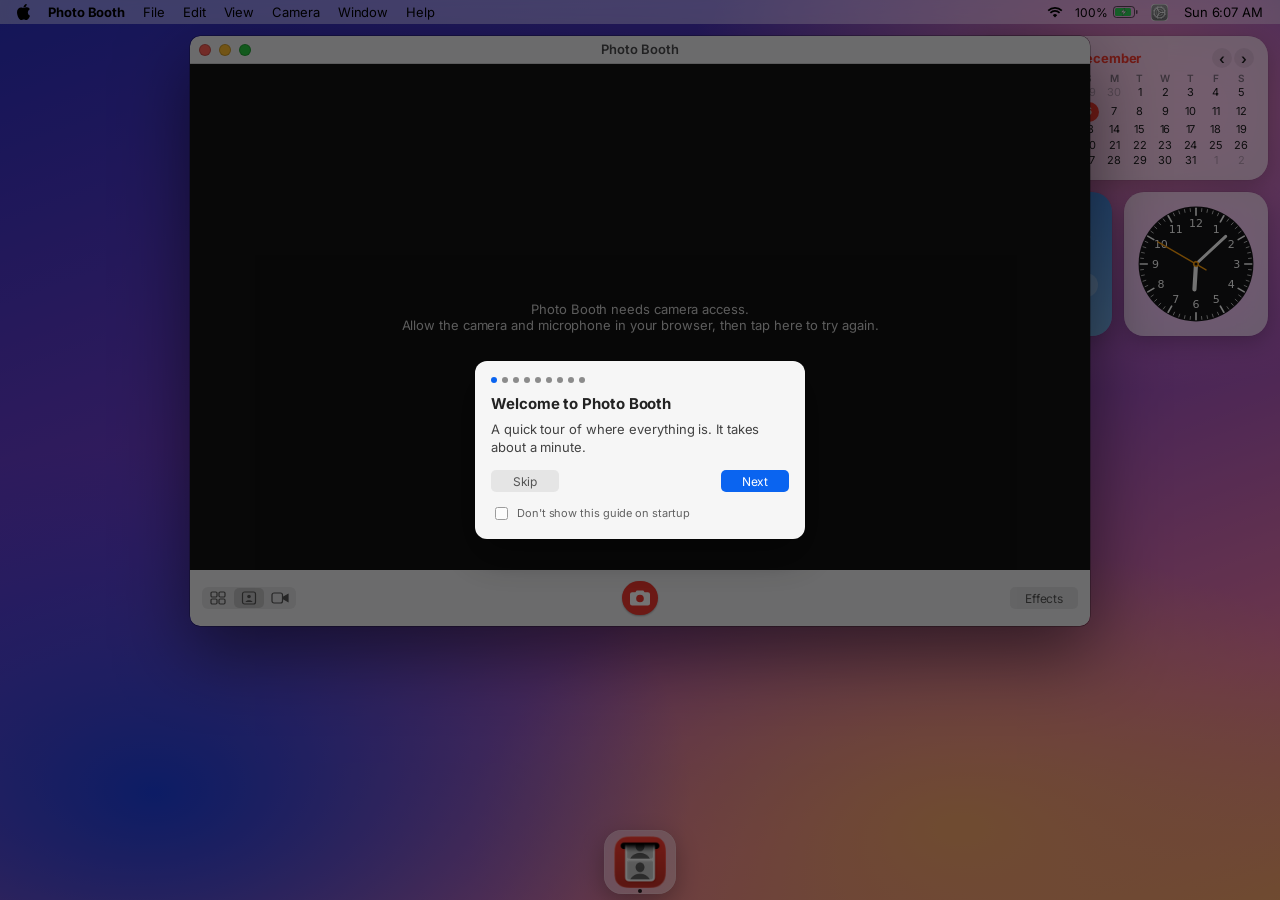
==== index.html @ 6e792ebc "Add files via upload" ====
<!DOCTYPE html>
<html lang="en"><head><meta charset="utf-8">
<meta name="viewport" content="width=device-width, initial-scale=1, maximum-scale=1, viewport-fit=cover">
<meta name="mobile-web-app-capable" content="yes"><meta name="apple-mobile-web-app-capable" content="yes">
<title>Photo Booth</title>
<link rel="preconnect" href="https://fonts.googleapis.com"><link rel="stylesheet" href="https://fonts.googleapis.com/css2?family=Inter:wght@400;500;600;700&display=swap">
<style>
:root{--sf:-apple-system,BlinkMacSystemFont,"SF Pro Text","SF Pro Display","San Francisco",Inter,system-ui,"Helvetica Neue",Arial,sans-serif}
button,input,select,textarea{font-family:var(--sf);font-size:inherit;letter-spacing:inherit}
*{box-sizing:border-box}
html,body{height:100%;margin:0;overflow:hidden}
body{font:13px/1.25 var(--sf);letter-spacing:-.08px;-webkit-font-smoothing:antialiased;text-rendering:optimizeLegibility;background:#222;-webkit-user-select:none;user-select:none;color:#222}
[data-theme=dark]{--tbt:#dcdcde;--bg:44,44,46;--bt:#eee;--bb:rgba(255,255,255,.14);--bbh:rgba(255,255,255,.24);--seg:rgba(255,255,255,.22);--pg:#bbb;--dot:#777;--gridbg:#1c1c1e;--pn:#2a2a2c;--pnt:#eee;--pnb:#4a4a4c;--side:#323234;--ddbg:rgba(44,44,46,.85);--ddt:#fff;--mbbg:rgba(30,30,32,.45);--mbt:#fff;--tbd:rgba(255,255,255,.1)}
[data-theme=light]{--tbt:#4a4a4c;--bg:238,238,240;--bt:#555;--bb:rgba(0,0,0,.07);--bbh:rgba(0,0,0,.13);--seg:rgba(0,0,0,.13);--pg:#5a5a5a;--dot:#8b8b8b;--gridbg:#dcdcdc;--pn:#f6f6f6;--pnt:#222;--pnb:#c8c8c8;--side:#e8e8ea;--ddbg:rgba(246,246,248,.85);--ddt:#000;--mbbg:rgba(255,255,255,.45);--mbt:#000;--tbd:rgba(0,0,0,.14)}
#desk{position:fixed;inset:0}
#mb{position:fixed;top:0;left:0;right:0;z-index:1000;height:calc(24px + env(safe-area-inset-top,0px));padding:env(safe-area-inset-top,0px) 8px 0;display:flex;align-items:center;background:var(--mbbg);backdrop-filter:blur(24px) saturate(1.8);color:var(--mbt)}
.mi{height:20px;display:flex;align-items:center;padding:0 9px;border-radius:5px;cursor:default;white-space:nowrap}
.mi.b{font-weight:700}.mi.on,.mi.ic:hover{background:rgba(128,128,128,.35)}
.grow{flex:1}.ic svg{display:block}
.dd{position:fixed;z-index:1001;min-width:230px;padding:5px;border-radius:9px;background:var(--ddbg);color:var(--ddt);backdrop-filter:blur(30px) saturate(1.8);box-shadow:0 0 0 .5px rgba(0,0,0,.35),0 10px 30px rgba(0,0,0,.35);margin-top:3px}
.di{display:flex;padding:3px 10px 3px 20px;border-radius:5px;position:relative;cursor:default}
.di span{margin-left:auto;padding-left:24px;opacity:.55}
.di.c::before{content:"✓";position:absolute;left:6px}
.di:hover:not(.d){background:var(--ac);color:#fff}.di.d{opacity:.35}
.sepr{height:1px;background:rgba(128,128,128,.35);margin:5px 8px}
.win{position:fixed;border-radius:10px;overflow:hidden;box-shadow:0 0 0 .5px rgba(0,0,0,.4),0 8px 24px rgba(0,0,0,.25);display:flex;flex-direction:column}
.win.focus{box-shadow:0 0 0 .5px rgba(0,0,0,.5),0 26px 70px rgba(0,0,0,.5)}
#app{container-type:inline-size;touch-action:none}
#app.solo{position:static;width:100vw;height:100vh;height:100dvh;border-radius:0;box-shadow:none;background:#222}
#app.solo .stage{aspect-ratio:auto;flex:1;min-height:0}
#app.solo .disp{object-fit:contain}
#app.solo .tl i:nth-child(n+2),#app.solo .rz{display:none}
.tb{height:28px;flex:none;display:flex;align-items:center;padding:0 9px;position:relative;background:rgba(var(--bg),var(--wa,.92));backdrop-filter:blur(24px) saturate(1.8);border-bottom:1px solid var(--tbd);touch-action:none}
.tb b{position:absolute;left:0;right:0;text-align:center;font-weight:600;color:var(--tbt);pointer-events:none}
.tl{display:flex;gap:8px;z-index:1}.tl i{width:12px;height:12px;border-radius:50%;border:.5px solid rgba(0,0,0,.2);cursor:default;position:relative;font:700 10px/1 var(--sf)}
.tl i::before{content:"";position:absolute;inset:-4px}
.tl i::after{position:absolute;inset:0;display:flex;align-items:center;justify-content:center;color:transparent}
.tl i:nth-child(1)::after{content:"\00d7";font-size:12px}.tl i:nth-child(2)::after{content:"\2212"}.tl i:nth-child(3)::after{content:"+"}
.tl:hover i:not(.off)::after{color:rgba(0,0,0,.55)}
.win .tl:hover i:nth-child(1):not(.off){background:#fe5f57}.win .tl:hover i:nth-child(2):not(.off){background:#febc2e}.win .tl:hover i:nth-child(3):not(.off){background:#28c840}
.win.max{left:0!important;top:calc(24px + env(safe-area-inset-top,0px))!important;width:100vw!important;height:calc(100vh - 24px)!important;height:calc(100dvh - 24px - env(safe-area-inset-top,0px))!important;border-radius:0}
.win.anim{transition:left .28s,top .28s,width .28s,height .28s cubic-bezier(.2,.8,.2,1)}
.max .stage{aspect-ratio:auto;flex:1;min-height:0}.max .disp{object-fit:contain}.max .rz{display:none}
/* --mz (set in JS) grows the bars, buttons and photo strip with the window so the proportions match the normal size */
.bar{zoom:var(--mz,1)}
.max .tb{zoom:calc(1 + (var(--mz,1) - 1)*.5)}
.max .strip{height:calc(clamp(40px,9cqw,64px)*var(--mz,1))}.max .strip.none{height:0}
.max #cd{zoom:var(--mz,1)}
#dock{position:fixed;bottom:6px;left:50%;transform:translateX(-50%);display:flex;gap:8px;padding:6px 10px;border-radius:18px;background:var(--mbbg);backdrop-filter:blur(24px) saturate(1.8);box-shadow:0 0 0 .5px rgba(255,255,255,.3) inset,0 8px 24px rgba(0,0,0,.3);z-index:500;transition:transform .3s cubic-bezier(.2,.8,.2,1)}
body.fs #dock{transform:translate(-50%,calc(100% + 14px))}body.fs #dz:hover+#dock,body.fs #dock:hover{transform:translateX(-50%)}
#dz{position:fixed;bottom:0;left:25%;right:25%;height:8px;z-index:499;display:none}body.fs #dz{display:block}
.dk img{width:100%;height:100%;display:block}
.dk{width:52px;height:52px;padding:0;border:0;background:none;position:relative;cursor:pointer;transition:transform .16s cubic-bezier(.3,1.6,.5,1)}
.dk:hover{transform:translateY(-8px) scale(1.22)}.dk svg{width:100%;height:100%;display:block}
.dk em{position:absolute;bottom:66px;left:50%;transform:translateX(-50%);font-style:normal;background:rgba(40,40,40,.92);color:#fff;padding:3px 9px;border-radius:6px;font-size:12px;opacity:0;pointer-events:none;white-space:nowrap}
.dk:hover em{opacity:1}
.dk.run::after{content:"";position:absolute;bottom:-5px;left:50%;width:4px;height:4px;margin-left:-2px;border-radius:50%;background:var(--mbt);opacity:.85}
.dk.bounce{animation:bnc .5s ease-out 2}@keyframes bnc{50%{transform:translateY(-16px)}}
.tl i:nth-child(1){background:#fe5f57}.tl i:nth-child(2){background:#febc2e}.tl i:nth-child(3){background:#28c840}
.win:not(.focus) .tl i{background:#c9c9cc}.tl i.off{background:#c9c9cc!important}
.stage{position:relative;aspect-ratio:16/9;background:#000;overflow:hidden}
.disp{position:absolute;inset:0;width:100%;height:100%}
#grid{position:absolute;inset:0;display:none;grid-template:repeat(3,1fr)/repeat(3,1fr);gap:2px;background:var(--gridbg);padding:2px}
.tile{position:relative;overflow:hidden;cursor:pointer;background:#000}
.tile canvas{width:100%;height:100%;display:block;object-fit:cover}
.tile span{position:absolute;left:0;right:0;bottom:6%;text-align:center;color:#fff;font-size:clamp(11px,2.6cqw,20px);text-shadow:0 1px 3px #000,0 0 6px rgba(0,0,0,.7);pointer-events:none}
.tile.sel{outline:3px solid var(--ac);outline-offset:-3px}
.tile em{position:absolute;top:6px;right:6px;font:normal 10px sans-serif;color:#fff;background:rgba(0,0,0,.55);padding:2px 6px;border-radius:8px}
#cd{position:absolute;left:0;right:0;bottom:0;height:clamp(30px,7.2cqw,48px);background:#ea4037;display:none;align-items:center;justify-content:center;gap:clamp(18px,4.5cqw,40px);color:#fff;pointer-events:none;font-family:"SF Pro Display",var(--sf)}
#cd.on{display:flex;animation:cdin .22s ease-out}@keyframes cdin{from{transform:translateY(100%)}}
#cd i{font-style:normal;font-size:clamp(15px,3.6cqw,26px);opacity:.4;transition:opacity .2s,transform .2s;min-width:1ch;text-align:center}
#cd i.now{opacity:1;transform:scale(1.25)}
.cdi{width:clamp(22px,3.4cqw,34px);height:clamp(22px,3.4cqw,34px);border-radius:50%;background:rgba(255,255,255,.3);display:flex;align-items:center;justify-content:center}
.cdi svg{width:56%;height:56%}#cd.photo .k-v,#cd.video .k-p{display:none}
#flash{position:absolute;inset:0;background:#fff;opacity:0;pointer-events:none}
#rec{position:absolute;top:10px;left:12px;display:none;align-items:center;gap:6px;color:#fff;background:rgba(0,0,0,.5);padding:3px 9px;border-radius:12px;font-size:12px}
#rec::before{content:"";width:9px;height:9px;border-radius:50%;background:#ff3b30;animation:bl 1s infinite}@keyframes bl{50%{opacity:.25}}
#msg{position:absolute;inset:0;display:none;align-items:center;justify-content:center;text-align:center;color:#ccc;padding:20px;background:#111}
#viewer{position:absolute;inset:0;background:#1c1c1e;display:none;align-items:center;justify-content:center}
#viewer img,#viewer video{width:100%;height:100%;object-fit:contain}#vvid{display:none;background:#000}
/* ---- custom macOS-style video player (no native controls) ---- */
#viewer{--vzm:var(--mz,1)}
#viewer:fullscreen{--vzm:calc(var(--mz,1)*1.3);background:#000}
#viewer.idle{cursor:none}
.vp-big{position:absolute;left:50%;top:50%;width:54px;height:54px;margin:-27px 0 0 -27px;border:0;border-radius:50%;background:rgba(30,30,32,.55);backdrop-filter:blur(20px) saturate(1.8);-webkit-backdrop-filter:blur(20px) saturate(1.8);color:#fff;display:none;align-items:center;justify-content:center;padding:0;cursor:pointer;z-index:4;box-shadow:0 0 0 .5px rgba(255,255,255,.22) inset,0 6px 22px rgba(0,0,0,.35);transition:transform .16s cubic-bezier(.3,1.5,.5,1),opacity .2s;zoom:var(--vzm)}
.vp-big svg{width:24px;height:24px;margin-left:3px}.vp-big:hover{transform:scale(1.07)}.vp-big:active{transform:scale(.95)}
.vp-big.on{display:flex}#viewer.idle .vp-big{opacity:0}
.vhud{position:absolute;left:50%;bottom:10px;transform:translateX(-50%);width:min(380px,calc((100% - 20px)/var(--vzm)));z-index:4;display:none;flex-direction:column;gap:0;padding:6px 12px 4px;border-radius:14px;color:#f2f2f4;font-family:var(--sf);background:rgba(34,34,36,.6);backdrop-filter:blur(30px) saturate(1.9);-webkit-backdrop-filter:blur(30px) saturate(1.9);box-shadow:0 0 0 .5px rgba(255,255,255,.2) inset,0 0 0 .5px rgba(0,0,0,.5),0 10px 32px rgba(0,0,0,.42);transition:opacity .28s,transform .28s cubic-bezier(.2,.8,.2,1);zoom:var(--vzm);user-select:none;-webkit-user-select:none;touch-action:none}
#viewer.idle .vhud{opacity:0;pointer-events:none;transform:translate(-50%,10px)}
.vp-row{display:flex;align-items:center;gap:8px}
.vp-t{flex:none;min-width:28px;font-size:10px;font-variant-numeric:tabular-nums;color:rgba(255,255,255,.72);text-align:left}.vp-t.r{text-align:right}
.vp-scrub,.vp-vol{position:relative;display:flex;align-items:center;height:18px;cursor:pointer}.vp-scrub{flex:1}.vp-vol{width:44px}
.vp-track{position:relative;width:100%;height:4px;border-radius:2px;background:rgba(255,255,255,.24);overflow:hidden;transition:height .12s}
.vp-scrub:hover .vp-track,.vp-scrub.drag .vp-track,.vp-vol:hover .vp-track,.vp-vol.drag .vp-track{height:6px}
.vp-fill{position:absolute;left:0;top:0;bottom:0;width:0;background:#fff;border-radius:2px}
.vp-thumb{position:absolute;top:50%;left:0;width:12px;height:12px;margin:-6px 0 0 -6px;border-radius:50%;background:#fff;box-shadow:0 1px 4px rgba(0,0,0,.45);transform:scale(0);transition:transform .12s;pointer-events:none}
.vp-scrub:hover .vp-thumb,.vp-scrub.drag .vp-thumb{transform:scale(1)}
.vp-tip{position:absolute;bottom:22px;left:0;transform:translateX(-50%);padding:2px 7px;border-radius:6px;background:rgba(20,20,22,.9);color:#fff;font-size:11px;font-variant-numeric:tabular-nums;white-space:nowrap;opacity:0;pointer-events:none;transition:opacity .1s}
.vp-scrub:hover .vp-tip,.vp-scrub.drag .vp-tip{opacity:1}
.vp-btns{justify-content:space-between;gap:6px}
.vp-side{flex:1;display:flex;align-items:center;gap:4px;min-width:0}.vp-side.r{justify-content:flex-end}
.vp-mid{flex:none;display:flex;align-items:center;gap:4px}
.vp-b{width:26px;height:26px;border:0;border-radius:8px;background:none;color:#f2f2f4;display:flex;align-items:center;justify-content:center;padding:0;cursor:pointer;transition:background .12s,transform .1s}
.vp-b:hover{background:rgba(255,255,255,.16)}.vp-b:active{background:rgba(255,255,255,.26);transform:scale(.93)}
.vp-b svg{width:17px;height:17px;display:block}.vp-b.lg{width:32px;height:28px}.vp-b.lg svg{width:20px;height:20px}.vp-b.sm svg{width:15px;height:15px}
.vp-b.txt{width:auto;min-width:30px;padding:0 6px;font:600 11px var(--sf);font-variant-numeric:tabular-nums}
.vp-menu{position:absolute;right:10px;bottom:calc(100% + 6px);min-width:100px;padding:5px;border-radius:10px;background:rgba(40,40,42,.82);backdrop-filter:blur(30px) saturate(1.9);-webkit-backdrop-filter:blur(30px) saturate(1.9);box-shadow:0 0 0 .5px rgba(255,255,255,.2) inset,0 8px 24px rgba(0,0,0,.45);display:none;flex-direction:column}
.vp-menu.on{display:flex}
.vp-menu button{display:flex;align-items:center;gap:6px;border:0;background:none;color:#f2f2f4;font:13px var(--sf);text-align:left;padding:4px 10px 4px 6px;border-radius:5px;cursor:pointer}
.vp-menu button i{width:14px;font-style:normal;font-size:12px}.vp-menu button:hover{background:var(--ac);color:#fff}

.nav{position:absolute;top:0;bottom:0;width:18%;border:0;background:none;display:flex;align-items:center;cursor:pointer;padding:0 12px}
.nav.p{left:0;justify-content:flex-start}.nav.n{right:0;justify-content:flex-end}
.nav span{width:38px;height:38px;border-radius:50%;background:rgba(40,40,42,.7);color:#fff;font-size:22px;line-height:36px;text-align:center;opacity:0;transition:opacity .2s}
.nav:hover span,.nav:focus-visible span{opacity:1}
@media (hover:none){.nav span{opacity:.85}}
.strip{display:flex;align-items:center;height:clamp(40px,9cqw,64px);flex:none;overflow-x:auto;overflow-y:hidden;scrollbar-width:none;padding:0 6px;background:rgba(var(--bg),var(--wa,.92));backdrop-filter:blur(24px) saturate(1.8)}
.strip{transition:height .4s cubic-bezier(.2,.8,.2,1)}.strip.none{height:0}
#rtm{display:none;position:absolute;left:14px;top:50%;transform:translateY(-50%);font-size:12px;font-variant-numeric:tabular-nums}.bar.rec #rtm{display:block}.bar.rec .seg,.bar.rec #amt,.bar.rec #fxBtn{visibility:hidden}
.th{position:relative;flex:none;height:86%;aspect-ratio:16/9;background:#fff;padding:2px;margin:0 4px;box-shadow:0 1px 3px rgba(0,0,0,.45);transform:rotate(var(--r,0deg));cursor:pointer}
.th:first-child{margin-left:auto}
.th img{width:100%;height:100%;object-fit:cover;display:block;pointer-events:none}
.th span{position:absolute;left:4px;bottom:3px;color:#fff;font-size:9px;text-shadow:0 0 3px #000}
.th.sel{outline:3px solid var(--ac)}
.th.fly{position:fixed;left:0;top:0;margin:0;z-index:5000;transform-origin:0 0;pointer-events:none;box-shadow:0 10px 28px rgba(0,0,0,.5)}
.bar{height:clamp(44px,8cqw,56px);flex:none;display:grid;grid-template-columns:1fr auto 1fr;align-items:center;padding:0 12px;gap:8px;background:rgba(var(--bg),var(--wa,.92));backdrop-filter:blur(24px) saturate(1.8);color:var(--bt)}
#barFx,#barGal{display:none}#barCam{position:relative}
#cdb{position:absolute;left:50%;top:50%;width:36px;height:34px;border-radius:17px;background:#ea4037;transform:translate(-50%,-50%);opacity:0;pointer-events:none;z-index:3;display:flex;align-items:flex-end;justify-content:center;gap:clamp(18px,4.5cqw,40px);padding-bottom:4px;color:#fff;overflow:hidden;transition:width .3s cubic-bezier(.3,.7,.2,1),height .3s,border-radius .3s,opacity .05s .3s}
#cdb.on{width:100%;height:100%;border-radius:0;opacity:1;transition:width .3s cubic-bezier(.3,.7,.2,1),height .3s,border-radius .3s,opacity 0s}
#cdb>*{opacity:0;transition:opacity .15s}#cdb.on i{opacity:.4;font-style:normal;font-size:clamp(15px,3.2cqw,22px);line-height:1;transition:opacity .2s,transform .2s}#cdb.on i.now{opacity:1;transform:scale(1.2)}#cdb.on .ca{opacity:1;position:absolute;top:4px;left:50%;margin-left:-7px}
.btn{font-size:12px;color:var(--bt);background:var(--bb);border:0;border-radius:5px;padding:0 14px;height:22px;cursor:pointer;min-width:68px}
.btn:hover{background:var(--bbh)}.btn:disabled{opacity:.4}
.left{display:flex;align-items:center;gap:10px}.right{justify-self:end;display:flex;gap:8px}
.seg{display:flex;background:var(--bb);border-radius:6px;padding:1px;gap:1px}
.seg button{width:30px;height:20px;border:0;border-radius:5px;background:none;color:var(--bt);display:flex;align-items:center;justify-content:center;cursor:pointer;padding:0}
.seg button.on{background:var(--seg)}
.left{height:22px}.left input{width:min(90px,14cqw)}
input[type=range]{-webkit-appearance:none;appearance:none;background:transparent;height:20px;margin:0;padding:0;cursor:pointer;display:block}
input[type=range]::-webkit-slider-runnable-track{height:4px;border-radius:2px;background:var(--seg)}
input[type=range]::-webkit-slider-thumb{-webkit-appearance:none;width:16px;height:16px;border-radius:50%;background:#fff;margin-top:-6px;box-shadow:0 0 0 .5px rgba(0,0,0,.3),0 1px 3px rgba(0,0,0,.35)}
input[type=range]::-moz-range-track{height:4px;border-radius:2px;background:var(--seg)}
input[type=range]::-moz-range-thumb{width:16px;height:16px;border:0;border-radius:50%;background:#fff;box-shadow:0 0 0 .5px rgba(0,0,0,.3),0 1px 3px rgba(0,0,0,.35)}
#setBtn img{width:17px;height:17px;border-radius:4px;display:block}
.gcam{width:34px;height:34px;border-radius:50%;border:2px solid var(--bt);background:none;color:var(--bt);display:flex;align-items:center;justify-content:center;padding:0;cursor:pointer}#gDl{min-width:44px;padding:0 10px}#gDl svg{display:block;margin:auto}
#fsflash{position:fixed;inset:0;background:#fff;opacity:0;pointer-events:none;z-index:9500}
.strip{position:relative;z-index:3}.th .x{position:absolute;top:1px;left:1px;width:14px;height:14px;border-radius:50%;background:#f2f2f2;color:#333;border:1px solid #888;font:700 10px/12px var(--sf);text-align:center;display:none;z-index:2;cursor:pointer}.th:hover .x{display:block}
.th .dur{left:auto;right:4px}.th .vi{position:absolute;left:4px;bottom:4px;width:10px;height:8px;pointer-events:none}
.gh{position:fixed;width:90px;height:52px;z-index:9400;pointer-events:none;background:#fff;padding:2px;box-shadow:0 6px 18px rgba(0,0,0,.45);opacity:.9}.gh img{width:100%;height:100%;object-fit:cover;display:block}
.gh .plus{display:none;position:absolute;right:-9px;bottom:-9px;width:18px;height:18px;border-radius:50%;background:#30d158;color:#fff;font:700 15px/17px var(--sf);text-align:center;box-shadow:0 0 0 1.5px #fff}.gh.out .plus{display:block}
.dicon{position:absolute;width:96px;text-align:center;color:#fff;font-size:12px;touch-action:none;cursor:default}.dicon img{width:80px;height:48px;object-fit:cover;display:block;margin:0 auto 4px;border:2px solid #fff;border-radius:3px;box-shadow:0 2px 8px rgba(0,0,0,.4);pointer-events:none}
.dicon div{display:inline-block;padding:1px 6px;border-radius:4px;text-shadow:0 1px 3px rgba(0,0,0,.8)}.dicon.sel div{background:var(--ac)}.dicon.sel img{outline:2px solid var(--ac)}
#tour{position:fixed;inset:0;z-index:8000}#tour[hidden]{display:none}#tour.dim{background:rgba(0,0,0,.55)}
#thl{position:fixed;border-radius:10px;box-shadow:0 0 0 2px var(--ac),0 0 0 9999px rgba(0,0,0,.55);transition:all .25s;pointer-events:none}
#tc{position:fixed;width:min(330px,calc(100vw - 20px));padding:16px;border-radius:12px;background:var(--pn);color:var(--pnt);box-shadow:0 0 0 .5px rgba(0,0,0,.4),0 16px 40px rgba(0,0,0,.4)}
#tc h3{margin:0 0 6px;font-size:15px}#tc p{margin:0 0 14px;line-height:1.4;opacity:.85}
.tf{display:flex;align-items:center;gap:8px}.tf .btn{background:var(--bb)}.tf .pri{background:var(--ac);color:#fff}.tf .grow{flex:1}
.td{display:flex;gap:5px;margin-bottom:12px}.td i{width:6px;height:6px;border-radius:50%;background:var(--dot)}.td i.on{background:var(--ac)}
#tc label{display:flex;gap:6px;align-items:center;font-size:11px;opacity:.7;margin-top:12px}
#shot{width:36px;height:34px;border-radius:17px;border:0;background:#f0382f;display:flex;align-items:center;justify-content:center;cursor:pointer;padding:0;box-shadow:0 1px 2px rgba(0,0,0,.3)}
#shot{-webkit-touch-callout:none;transition:transform .1s}#shot.holding{transform:scale(.93);animation:hr 1s linear forwards}@keyframes hr{to{box-shadow:0 0 0 6px rgba(240,56,47,.4)}}
#shot:active{background:#c62a22}#shot:disabled{opacity:.6}
#shot svg{display:none}#shot .ic-c{display:block}#shot.vid .ic-c{display:none}#shot.vid .ic-v{display:block}#shot.rec .ic-v{display:none}#shot.rec .ic-s{display:block}
.rnd{width:30px;height:26px;min-width:0;padding:0;font-size:16px;border-radius:13px}
.pager{grid-column:2;justify-self:center;display:flex;align-items:center;gap:14px}
.pager button{background:none;border:0;color:var(--pg);font-size:16px;cursor:pointer}
.pager i{width:9px;height:9px;border-radius:50%;background:var(--dot);cursor:pointer;display:block}.pager i.on{background:var(--ac)}
.rz{position:absolute;right:0;bottom:0;width:18px;height:18px;cursor:nwse-resize;z-index:5;touch-action:none}
#toast{position:fixed;bottom:24px;left:50%;transform:translateX(-50%);background:rgba(30,30,30,.92);color:#fff;padding:9px 15px;border-radius:9px;opacity:0;transition:opacity .25s;pointer-events:none;z-index:9999;max-width:90vw;text-align:center}
/* Settings window */
#set{display:none;width:min(600px,94vw);height:430px;background:var(--pn);color:var(--pnt)}
#set .tb{background:var(--pn);border-bottom:1px solid var(--pnb)}
.sbody{display:flex;flex:1;min-height:0}
.side{width:160px;background:var(--side);padding:8px;display:flex;flex-direction:column;gap:2px;flex:none}
.side button{text-align:left;border:0;background:none;color:inherit;font-size:13px;padding:6px 8px;border-radius:6px;cursor:pointer;display:flex;gap:8px;align-items:center}
.side button.on{background:var(--ac);color:#fff}
.pane{flex:1;padding:16px 18px;overflow:auto}.pane[hidden]{display:none}
.pane h3{margin:0 0 14px;font-size:16px}.hint{margin:-6px 0 14px;opacity:.65;font-size:12px}.sr{display:flex;justify-content:space-between;align-items:center;gap:16px;padding:10px 0;border-bottom:1px solid var(--pnb)}.sr small{display:block;opacity:.6;margin-top:2px;font-size:11px}
.swi{appearance:none;-webkit-appearance:none;width:38px;height:22px;border-radius:11px;background:rgba(128,128,128,.4);position:relative;cursor:pointer;flex:none;margin:0}.swi::after{content:"";position:absolute;top:2px;left:2px;width:18px;height:18px;border-radius:50%;background:#fff;box-shadow:0 1px 2px rgba(0,0,0,.3);transition:left .18s}.swi:checked{background:var(--ac)}.swi:checked::after{left:18px}
.ico{width:22px;height:22px;border-radius:6px;display:inline-flex;align-items:center;justify-content:center;vertical-align:-5px;margin-right:8px;flex:none}.ico svg{width:14px;height:14px;display:block}.side .ico{width:20px;height:20px;margin:0;display:flex}
#msg{cursor:pointer}
.pane h4{margin:16px 0 8px;font-size:12px;opacity:.65;font-weight:600}
.opts{display:flex;gap:16px}
.opt{border:0;background:none;color:inherit;font-size:12px;text-align:center;cursor:pointer;padding:0}
.opt div{width:88px;height:58px;border-radius:8px;border:2px solid var(--pnb);margin-bottom:6px;overflow:hidden;position:relative;background:var(--x2)}
.opt div::before{content:"";position:absolute;left:0;right:0;top:0;height:9px;background:var(--x1)}
.opt.on div{border-color:var(--ac)}
.opt[data-am=light],.opt[data-wm=light]{--x1:#d8d8d8;--x2:#f2f2f2}.opt[data-am=dark],.opt[data-wm=dark]{--x1:#555;--x2:#2a2a2a}.opt[data-am=system],.opt[data-wm=match]{--x1:#999;--x2:linear-gradient(105deg,#f2f2f2 50%,#2a2a2a 50%)}
.walls{display:grid;grid-template-columns:repeat(4,1fr);gap:10px}
.wl{border:0;background:none;color:inherit;font-size:11px;cursor:pointer;padding:0}
.wl div{aspect-ratio:16/10;border-radius:6px;border:2px solid var(--pnb);margin-bottom:3px}.wl.on div{border-color:var(--ac)}
.row{display:flex;align-items:center;gap:12px;margin-top:6px}.row input{flex:1;accent-color:var(--ac)}
button:focus-visible{outline:2px solid var(--ac);outline-offset:2px}
@media (prefers-reduced-motion:reduce){#cd span{animation:none}}
/* ===== v2 additions ===== */
:root{--ac:#0a64f0}
[data-theme=dark]{color-scheme:dark}[data-theme=light]{color-scheme:light}
.rm *,.rm *::before,.rm *::after{animation-duration:.001ms!important;animation-delay:0s!important;transition-duration:.001ms!important;transition-delay:0s!important}
/* dock size, magnification, auto hide */
.dk{width:var(--dk,52px)!important;height:var(--dk,52px)!important}
.dk em{bottom:calc(var(--dk,52px) + 14px)!important}
.dk:hover{transform:translateY(calc((var(--mag,1.22) - 1)*-36px)) scale(var(--mag,1.22))!important}
body.dhide #dock{transform:translate(-50%,calc(100% + 14px))}
body.dhide #dz:hover+#dock,body.dhide #dock:hover{transform:translateX(-50%)}
body.dhide #dz{display:block}
/* countdown long form (one big number) */
#cd.long i:not(.now){display:none}
#cd.long i.now{transform:scale(1.5)}
/* grid overlay */
#gridov{position:absolute;inset:0;pointer-events:none;display:none;z-index:2}
#gridov.on{display:block}
#gridov i{position:absolute;background:rgba(255,255,255,.55);box-shadow:0 0 2px rgba(0,0,0,.5)}
/* settings window */
#set{width:min(660px,94vw)!important;height:min(520px,calc(100vh - 60px))!important}
.psel{font:12px var(--sf);color:var(--pnt);background:var(--bb);border:0;border-radius:5px;height:24px;padding:0 6px;max-width:190px;cursor:pointer}
.psel:focus-visible,.ptxt:focus-visible{outline:2px solid var(--ac)}
.ptxt{font:12px var(--sf);color:var(--pnt);background:var(--bb);border:0;border-radius:5px;height:24px;padding:0 8px;width:190px;-webkit-user-select:text;user-select:text}
.sr input[type=range]{width:120px;flex:none}.rv{min-width:44px;text-align:right;font-variant-numeric:tabular-nums;opacity:.7;font-size:12px}
.sctl{display:flex;align-items:center;gap:8px}
.acs{display:flex;gap:8px;flex-wrap:wrap}
.acs button{width:22px;height:22px;border-radius:50%;border:0;cursor:pointer;padding:0;box-shadow:0 0 0 .5px rgba(0,0,0,.3) inset;position:relative}
.acs button.on::after{content:"";position:absolute;inset:-4px;border-radius:50%;border:2px solid var(--ac)}
.pbtn{font:12px var(--sf);color:var(--pnt);background:var(--bb);border:0;border-radius:6px;height:26px;padding:0 12px;cursor:pointer}
.pbtn:hover{background:var(--bbh)}.pbtn.danger{color:#ff453a}.pbtn.pri{background:var(--ac);color:#fff}
.pbtn:disabled{opacity:.4;cursor:default}
.btnrow{display:flex;gap:8px;flex-wrap:wrap;margin:8px 0}
.kbd{display:inline-block;min-width:54px;text-align:center;font:12px var(--sf);padding:3px 8px;border-radius:5px;background:var(--bb);color:var(--pnt);border:0;cursor:pointer}
.kbd.cap{background:var(--ac);color:#fff}
.kfix{opacity:.7;font-size:12px}
.stor{font-size:12px;opacity:.75;line-height:1.5}
.ab{display:flex;gap:12px;align-items:center;margin-top:6px}.ab img{width:56px;height:56px;border-radius:13px}
.hint code{background:var(--bb);padding:0 4px;border-radius:3px}
.walls .wl div{background-size:cover!important;background-position:center!important;position:relative}
.walls .wl.ld div::after{content:"";position:absolute;left:50%;top:50%;width:16px;height:16px;margin:-8px;border:2px solid rgba(255,255,255,.4);border-top-color:#fff;border-radius:50%;animation:spn .8s linear infinite}
@keyframes spn{to{transform:rotate(360deg)}}
.credit{font-size:11px;opacity:.55;margin-top:14px}
/* desktop context menu / popovers reuse .dd */
.dd.ctx{position:fixed;z-index:9200}
.dd .di.ck::before{content:"✓";position:absolute;left:6px}
/* ===== Widgets ===== */
#wgl{position:fixed;inset:0;z-index:5;pointer-events:none}
body.fs.wgh #wgl,body.wgoff #wgl{display:none}
#wgl .wg{position:absolute;pointer-events:auto;border-radius:20px;color:var(--wt);background:var(--wg);backdrop-filter:blur(30px) saturate(1.8);-webkit-backdrop-filter:blur(30px) saturate(1.8);box-shadow:0 0 0 .5px var(--wr),0 6px 22px rgba(0,0,0,.22);overflow:hidden;transition:left .22s cubic-bezier(.2,.8,.2,1),top .22s cubic-bezier(.2,.8,.2,1),opacity .2s,transform .2s;-webkit-user-select:none;user-select:none;touch-action:none;font-size:13px}
#wgl .wg.drag{transition:none;z-index:3;box-shadow:0 0 0 .5px var(--wr),0 18px 44px rgba(0,0,0,.4);cursor:grabbing}
#wgl .wg.hid{display:none}
#wgl .wg.pop{animation:wpop .25s cubic-bezier(.3,1.4,.5,1)}@keyframes wpop{from{transform:scale(.85);opacity:0}}
#wgl .wgb{position:absolute;inset:0;padding:12px 14px;display:flex;flex-direction:column;min-height:0}
#wgl.edit .wg{cursor:grab;animation:jig .26s ease-in-out infinite alternate}
#wgl.edit .wg.drag{animation:none}
@keyframes jig{from{transform:rotate(-.7deg)}to{transform:rotate(.7deg)}}
#wgl.edit .wgb{pointer-events:none}
.wgx,.wgg{display:none;position:absolute;top:6px;width:24px;height:24px;border-radius:50%;border:0;background:rgba(60,60,64,.85);color:#fff;font:700 15px/24px var(--sf);text-align:center;cursor:pointer;z-index:4;padding:0;box-shadow:0 1px 4px rgba(0,0,0,.4)}
.wgx{left:6px}.wgg{right:6px;font-size:13px}
#wgl.edit .wgx,#wgl.edit .wgg{display:block}
#wgs{position:absolute;display:none;border-radius:20px;border:2px dashed rgba(255,255,255,.7);background:rgba(255,255,255,.14);pointer-events:none}
#wgs.bad{border-color:#ff453a;background:rgba(255,69,58,.15)}
[data-theme=dark]{--wg:rgba(40,40,44,.62);--wt:#fff;--ws:rgba(255,255,255,.62);--wr:rgba(255,255,255,.16);--wl:rgba(255,255,255,.14);--wi:rgba(255,255,255,.12)}
[data-theme=light]{--wg:rgba(255,255,255,.68);--wt:#1c1c1e;--ws:rgba(60,60,67,.62);--wr:rgba(0,0,0,.1);--wl:rgba(0,0,0,.1);--wi:rgba(0,0,0,.07)}
.wsub{color:var(--ws);font-size:11px}
.wt{font-weight:600;font-size:11px;letter-spacing:.3px;text-transform:uppercase}
.red{color:#ff3b30}
.wb{border:0;background:var(--wi);color:inherit;border-radius:50%;cursor:pointer;font:600 12px var(--sf);padding:0;display:flex;align-items:center;justify-content:center}
.wb:hover{filter:brightness(1.15)}.wb:active{transform:scale(.94)}
.wb.p{background:#30d158;color:#04260f}.wb.s{background:#ff9f0a;color:#2b1700}.wb.r{background:#ff453a;color:#fff}
.wpill{border:0;background:var(--wi);color:inherit;border-radius:10px;padding:0 9px;height:22px;font:500 11px var(--sf);cursor:pointer}
.wpill:hover{filter:brightness(1.2)}
.wpill.on{background:var(--ac);color:#fff}
.winp{font:13px var(--sf);color:inherit;background:var(--wi);border:0;border-radius:8px;padding:0 8px;height:26px;width:100%;-webkit-user-select:text;user-select:text}
.winp:focus{outline:2px solid var(--ac)}
/* calendar */
.cal-h{display:flex;align-items:center;justify-content:space-between;margin-bottom:4px}
.cal-h b{font-size:13px}.cal-h .nv{display:flex;gap:2px}.cal-h .nv button{width:20px;height:20px;font-size:14px}
.cgrid{display:grid;grid-template-columns:repeat(var(--cc,7),1fr);gap:0;text-align:center;font-size:11px;flex:1;min-height:0;align-content:space-between}
.cgrid span{display:flex;align-items:center;justify-content:center;height:100%;min-height:0}
.cgrid .dw{color:var(--ws);font-size:10px;font-weight:600}
.cgrid .om{color:var(--ws);opacity:.55}
.cgrid .tdy em{font-style:normal;background:#ff3b30;color:#fff;border-radius:50%;width:20px;height:20px;display:flex;align-items:center;justify-content:center;font-weight:600}
.cgrid .wnc{color:var(--ws);font-size:9px}
.cbig{display:flex;flex-direction:column;justify-content:center;height:100%}
.cbig .n{font-size:44px;font-weight:300;line-height:1}
.wg.m .cbig .n{font-size:36px}
/* clock */
.clkw{display:flex;align-items:center;justify-content:center;height:100%;gap:10px}
.clkw svg{height:100%;max-width:100%;aspect-ratio:1}
.dig{font-weight:300;font-variant-numeric:tabular-nums;line-height:1}
/* weather */
#wgl .wg.wx{color:#fff;background:linear-gradient(180deg,#4a8fe8,#7bb6f2);--wl:rgba(255,255,255,.25);--ws:rgba(255,255,255,.75);--wi:rgba(255,255,255,.2)}
.wx.cl{background:linear-gradient(180deg,#5f7d9c,#8aa2b8)!important}
.wx.rn{background:linear-gradient(180deg,#4a627c,#7a90a6)!important}
.wx.st{background:linear-gradient(180deg,#333c4d,#586274)!important}
.wx.sn{background:linear-gradient(180deg,#748ba3,#b3c2d2)!important}
.wx.fg{background:linear-gradient(180deg,#8896a4,#b5bfc9)!important}
.wx.nt{background:linear-gradient(180deg,#0e1a3a,#2b3c6e)!important}
.wx.nc{background:linear-gradient(180deg,#1c2640,#3a4666)!important}
.wx .top{display:flex;justify-content:space-between;align-items:flex-start;gap:6px}
.wx .city{font-weight:600;font-size:14px;display:flex;align-items:center;gap:3px;white-space:nowrap;overflow:hidden;text-overflow:ellipsis}
.wx .temp{font-size:40px;font-weight:300;line-height:1.05}
.wx .wic{width:34px;height:34px;flex:none}
.wx .cond{font-size:12px;font-weight:500}.wx .hl{font-size:11px;opacity:.85}
.wx .hrs{display:flex;justify-content:space-between;gap:2px;margin-top:6px}
.wx .hr{display:flex;flex-direction:column;align-items:center;gap:2px;font-size:11px;flex:1}.wx .hr svg{width:24px;height:24px}
.wx .days{display:flex;flex-direction:column;gap:0;margin-top:6px;border-top:1px solid var(--wl)}
.wx .day{display:flex;align-items:center;gap:6px;font-size:12px;height:22px;border-bottom:1px solid var(--wl)}
.wx .day span:first-child{width:36px;font-weight:500}.wx .day svg{width:20px;height:20px;flex:none}
.wx .rng{flex:1;height:4px;border-radius:2px;background:rgba(255,255,255,.25);position:relative}
.wx .rng i{position:absolute;top:0;bottom:0;border-radius:2px;background:linear-gradient(90deg,#6ee7d0,#ffd60a,#ff9f0a)}
.wx .day b{font-weight:500;width:26px;text-align:right}.wx .day b.lo{opacity:.7}
.wx .sun{display:flex;justify-content:space-around;font-size:11px;margin-top:4px}.wx .sun div{display:flex;align-items:center;gap:4px}.wx .sun svg{width:22px;height:22px}
.wx .msg{margin:auto;text-align:center;font-size:12px;line-height:1.4;display:flex;flex-direction:column;gap:8px;align-items:center}
.wx .msg button{background:rgba(255,255,255,.28);color:#fff;border:0;border-radius:12px;height:24px;padding:0 12px;font:600 12px var(--sf);cursor:pointer}
/* battery / stats / frame / notes / todo / timer / quote / music / world */
.batw{display:flex;align-items:center;gap:12px;height:100%}
.ring{position:relative;width:64px;height:64px;flex:none}.ring svg{width:100%;height:100%;transform:rotate(-90deg)}.ring b{position:absolute;inset:0;display:flex;align-items:center;justify-content:center;font-size:14px;font-weight:600}
.stn{display:flex;gap:14px}.stn div{display:flex;flex-direction:column}.stn b{font-size:30px;font-weight:300;line-height:1.1}
.stth{display:grid;grid-template-columns:repeat(3,1fr);gap:4px;flex:1;min-height:0;margin-top:8px}
.stth img,.stimg{width:100%;height:100%;object-fit:cover;border-radius:6px;cursor:pointer;background:var(--wi);min-height:0}
.pfw{position:absolute;inset:0;background:rgba(0,0,0,.25)}.pfw img{position:absolute;inset:0;width:100%;height:100%;transition:opacity .8s;opacity:0;cursor:pointer}.pfw img.on{opacity:1}
.pfe{position:absolute;inset:0;display:flex;align-items:center;justify-content:center;text-align:center;padding:16px;color:var(--ws);font-size:12px}
.nt-y{background:linear-gradient(#ffe680,#ffd94d)!important;--wt:#3a2f00;--ws:rgba(58,47,0,.6)}
.nt-p{background:linear-gradient(#ffc2d1,#ff9fb8)!important;--wt:#4a1020}
.nt-b{background:linear-gradient(#b6dcff,#8ec5ff)!important;--wt:#0b2a4a}
.nt-g{background:linear-gradient(#c6f0c2,#9fe29a)!important;--wt:#0f3a0f}
.ntx{flex:1;width:100%;resize:none;border:0;outline:0;background:transparent;color:inherit;font:15px/1.35 var(--sf);padding:0;-webkit-user-select:text;user-select:text}
.ntx::placeholder{color:inherit;opacity:.45}
.tdl{flex:1;min-height:0;overflow:auto;margin:6px 0;scrollbar-width:thin}
.tdi{display:flex;align-items:center;gap:8px;min-height:24px;font-size:13px;border-bottom:1px solid var(--wl)}
.tdi input{accent-color:var(--ac);margin:0;flex:none;width:14px;height:14px}.tdi span{flex:1;overflow:hidden;text-overflow:ellipsis;white-space:nowrap}.tdi.d span{text-decoration:line-through;opacity:.5}
.tdi button{border:0;background:none;color:var(--ws);cursor:pointer;font-size:15px;opacity:0;padding:0 2px}.tdi:hover button{opacity:1}
.tmw{display:flex;flex-direction:column;height:100%;gap:6px}
.tmt{font-size:34px;font-weight:300;font-variant-numeric:tabular-nums;text-align:center;line-height:1.1}
.wg.s .tmt{font-size:28px}
.tmb{display:flex;justify-content:center;gap:10px;align-items:center}.tmb .wb{width:34px;height:34px;font-size:12px}
.tmp{display:flex;gap:4px;justify-content:center;flex-wrap:wrap}
.qtw{display:flex;flex-direction:column;justify-content:center;height:100%;gap:6px}
.qtx{font-size:15px;line-height:1.3;font-weight:500}.wg.s .qtx{font-size:12px}.qta{font-size:11px;color:var(--ws)}
.msw{display:flex;flex-direction:column;height:100%;gap:6px}.mst{font-weight:600;font-size:14px;overflow:hidden;text-overflow:ellipsis;white-space:nowrap}
.msb{display:flex;align-items:center;justify-content:center;gap:12px}.msb .wb{width:34px;height:34px}
.msbar{height:4px;border-radius:2px;background:var(--wi);cursor:pointer;position:relative}.msbar i{position:absolute;left:0;top:0;bottom:0;background:var(--ac);border-radius:2px;width:0}
.msl{flex:1;overflow:auto;min-height:0;font-size:12px;scrollbar-width:thin}.msl div{padding:3px 4px;border-radius:5px;cursor:pointer;white-space:nowrap;overflow:hidden;text-overflow:ellipsis}.msl div.on{background:var(--ac);color:#fff}
.wcw{display:grid;grid-template-columns:repeat(3,1fr);gap:8px 4px;height:100%;align-content:space-around;text-align:center}
.wcw>div{display:flex;flex-direction:column;align-items:center;gap:2px;min-width:0}.wcw svg{width:52px;height:52px}
.wcw .cn{font-size:11px;font-weight:600;white-space:nowrap;overflow:hidden;text-overflow:ellipsis;max-width:100%}.wcw .ct{font-size:13px;font-variant-numeric:tabular-nums}
/* gallery */
#wgal{position:fixed;left:50%;bottom:96px;transform:translateX(-50%);width:min(760px,calc(100vw - 20px));z-index:7000;display:none;flex-direction:column;gap:8px;padding:12px;border-radius:18px;background:var(--ddbg);color:var(--ddt);backdrop-filter:blur(30px) saturate(1.8);box-shadow:0 0 0 .5px rgba(128,128,128,.4),0 18px 50px rgba(0,0,0,.4)}
#wgal.on{display:flex}
#wgal h4{margin:0;font-size:13px;flex:1}.wgh1{display:flex;align-items:center;gap:8px}
.wgc{display:flex;gap:10px;overflow-x:auto;padding-bottom:4px;scrollbar-width:thin}
.wgcard{flex:none;width:132px;border-radius:12px;background:rgba(128,128,128,.16);padding:10px;display:flex;flex-direction:column;gap:6px;align-items:flex-start}
.wgcard svg{width:28px;height:28px}.wgcard b{font-size:13px}.wgcard small{opacity:.65;font-size:11px;line-height:1.25;min-height:28px}
.wgcard .sz{display:flex;gap:4px}.wgcard .sz button{border:0;border-radius:6px;background:var(--ac);color:#fff;font:600 11px var(--sf);height:22px;min-width:26px;cursor:pointer}
.wgcard .sz button:hover{filter:brightness(1.15)}
#wgo{position:fixed;z-index:9300;width:250px;padding:12px;border-radius:12px;background:var(--ddbg);color:var(--ddt);backdrop-filter:blur(30px) saturate(1.8);box-shadow:0 0 0 .5px rgba(128,128,128,.4),0 14px 40px rgba(0,0,0,.4);display:none;flex-direction:column;gap:10px;max-height:calc(100vh - 60px);overflow:auto}
#wgo.on{display:flex}
#wgo h5{margin:0;font-size:13px}
#wgo .of{display:flex;flex-direction:column;gap:4px;font-size:12px}
#wgo .of>span{opacity:.65}
#wgo .psel,#wgo .ptxt{width:100%;max-width:none}
#wgo .segm{display:flex;gap:4px}
#wgo .segm button{flex:1;border:0;border-radius:6px;height:24px;background:var(--bb);color:var(--ddt);font:12px var(--sf);cursor:pointer}
#wgo .segm button.on{background:var(--ac);color:#fff}
#wgo .cres{display:flex;flex-direction:column;gap:2px}
#wgo .cres button{text-align:left;border:0;background:none;color:inherit;font:12px var(--sf);padding:5px 6px;border-radius:5px;cursor:pointer}
#wgo .cres button:hover{background:var(--ac);color:#fff}
@media (max-width:520px){#wgl{display:none}}
</style></head><body>
<div id="desk"></div>
<div id="mb">
 <div class="mi ic" data-m="apple" aria-label="Apple menu"><svg width="13" height="16" viewBox="0 0 814 1000"><path fill="currentColor" d="M788 340c-6 5-109 63-109 192 0 149 131 202 135 203-1 3-21 72-69 143-43 62-88 124-156 124s-86-40-165-40c-77 0-104 41-167 41s-106-58-156-129C46 771 0 640 0 516c0-198 129-303 255-303 67 0 123 44 165 44 40 0 102-47 178-47 29 0 133 3 190 89zM554 159c31-37 53-88 53-139 0-7-1-14-2-20-50 2-110 34-146 75-28 32-55 83-55 135 0 8 1 15 2 17 3 1 8 1 12 1 45 0 101-30 136-69z"/></svg></div>
 <div class="mi b" data-m="app">Photo Booth</div><div class="mi" data-m="file">File</div><div class="mi" data-m="edit">Edit</div><div class="mi" data-m="view">View</div><div class="mi" data-m="camera">Camera</div><div class="mi" data-m="window">Window</div><div class="mi" data-m="help">Help</div>
 <div class="grow"></div>
 <div class="mi ic" style="padding:0 6px" title="Wi-Fi"><svg width="16" height="12" viewBox="0 0 16 12"><path d="M8 11.500 5.800 9.200a3.100 3.100 0 0 1 4.400 0zM2.800 6.200a7.400 7.400 0 0 1 10.400 0l-1.200 1.200a5.700 5.700 0 0 0-8 0zM.6 4A10.500 10.500 0 0 1 15.400 4l-1.200 1.200a8.800 8.800 0 0 0-12.400 0z" fill="currentColor"/></svg></div>
 <div class="mi ic" id="bat" style="padding:0 6px;gap:5px;display:none" title="Battery"><span id="batPct" style="font-size:12px"></span><svg width="25" height="12" viewBox="0 0 25 12"><rect x=".5" y=".5" width="21" height="11" rx="3" fill="none" stroke="currentColor" opacity=".6"/><rect id="batFill" x="2" y="2" width="16" height="8" rx="1.500" fill="currentColor"/><path id="batBolt" d="M11.500 2.200 7.800 6.600h2.600L9.500 9.800l3.800-4.500h-2.700z" fill="#fff" stroke="#000" stroke-opacity=".45" stroke-width=".6" stroke-linejoin="round" style="display:none"/><rect x="23" y="4" width="1.500" height="4" rx=".7" fill="currentColor" opacity=".6"/></svg></div>
 <div class="mi ic" id="setBtn" style="padding:0 7px" title="Settings"><img alt="Settings" src="[data-uri]"></div>
 <div class="mi" id="clock"></div>
</div>

<div class="win" id="set" role="dialog" aria-label="Settings">
 <div class="tb" id="stb"><div class="tl"><i id="sclose" title="Close"></i><i class="off"></i><i class="off"></i></div><b>Settings</b></div>
 <div class="sbody"><nav class="side"></nav>
 <div class="pane" id="ap"><h3></h3><p class="hint">Sets the look of the menu bar, Dock, Settings and Photo Booth.</p><div class="opts"><button class="opt" data-am="light"><div></div>Light</button><button class="opt" data-am="dark"><div></div>Dark</button><button class="opt" data-am="system"><div></div>Auto</button></div><p class="hint" style="margin-top:14px">Auto follows your device's light or dark setting.</p></div>
 <div class="pane" id="wp" hidden><h3></h3><p class="hint">Changes only the desktop behind Photo Booth. Your camera picture is not affected.</p></div>
 <div class="pane" id="wn" hidden><h3></h3><h4>Window theme</h4><div class="opts"><button class="opt" data-wm="match"><div></div>Match Appearance</button><button class="opt" data-wm="light"><div></div>Always Light</button><button class="opt" data-wm="dark"><div></div>Always Dark</button></div><h4>Window transparency</h4><div class="row">Opaque<input type="range" id="wa" min="0" max="60" value="0" aria-label="Window transparency">See-through</div></div>
 <div class="pane" id="cm" hidden><h3></h3>
  <label class="sr"><span>Video countdown<small>Counts 3-2-1 before a video starts recording. Turn off to record right away.</small></span><input type="checkbox" class="swi" id="vcd"></label>
  <label class="sr"><span>Record sound with videos<small>Uses your Mac's microphone.</small></span><input type="checkbox" class="swi" id="aud"></label>
  <p class="hint" style="margin-top:14px">Photos: click the shutter for an instant photo, or hold it for one second to use a 3-2-1 countdown for that photo only. 4-Up photos always use a countdown.</p></div>
 </div>
</div>

<div class="win focus" id="app" data-theme="light">
 <div class="tb" id="tb"><div class="tl"><i id="tlc" title="Close"></i><i id="tlm" title="Minimize"></i><i id="tlz" title="Zoom"></i></div><b>Photo Booth</b></div>
 <div class="stage" id="stage">
  <canvas class="disp" id="disp"></canvas><div id="grid"></div><div id="gridov"></div>
  <div id="viewer"><img id="vimg" alt="Selected photo"><video id="vvid" playsinline disablepictureinpicture preload="metadata" oncontextmenu="return false"></video><button class="vp-big" id="vpBig" aria-label="Play"><svg viewBox="0 0 24 24" fill="currentColor"><path d="M8 5.6v12.8a1 1 0 0 0 1.52.85l10.4-6.4a1 1 0 0 0 0-1.7L9.52 4.75A1 1 0 0 0 8 5.6z"/></svg></button><div class="vhud" id="vhud" role="group" aria-label="Video controls"><div class="vp-row"><span class="vp-t" id="vpCur">0:00</span><div class="vp-scrub" id="vpScrub" role="slider" aria-label="Seek" tabindex="-1"><div class="vp-track"><div class="vp-fill" id="vpFill"></div></div><div class="vp-thumb" id="vpThumb"></div><div class="vp-tip" id="vpTip">0:00</div></div><span class="vp-t r" id="vpRem">-0:00</span></div><div class="vp-row vp-btns"><div class="vp-side"><button class="vp-b sm" id="vpMute" aria-label="Mute"><svg viewBox="0 0 24 24"><path d="M3.5 9.6v4.8h3.6l4.9 3.9V5.7L7.1 9.6z" fill="currentColor"/><path d="M15.4 9.4a3.7 3.7 0 0 1 0 5.2M18 6.8a7.2 7.2 0 0 1 0 10.4" fill="none" stroke="currentColor" stroke-width="1.7" stroke-linecap="round"/></svg></button><div class="vp-vol" id="vpVol" role="slider" aria-label="Volume"><div class="vp-track"><div class="vp-fill" id="vpVolFill"></div></div></div></div><div class="vp-mid"><button class="vp-b" id="vpBack" aria-label="Back 10 seconds"><svg viewBox="0 0 24 24" fill="none" stroke="currentColor" stroke-width="1.7" stroke-linecap="round" stroke-linejoin="round"><path d="M4.6 12a7.5 7.5 0 1 0 2.3-5.4"/><path d="M4.3 3.6v3.7h3.7"/><text x="12" y="15.3" text-anchor="middle" font-size="7.4" font-weight="700" fill="currentColor" stroke="none" font-family="-apple-system,system-ui,sans-serif">10</text></svg></button><button class="vp-b lg" id="vpPlay" aria-label="Play"><svg viewBox="0 0 24 24" fill="currentColor"><path d="M8 5.6v12.8a1 1 0 0 0 1.52.85l10.4-6.4a1 1 0 0 0 0-1.7L9.52 4.75A1 1 0 0 0 8 5.6z"/></svg></button><button class="vp-b" id="vpFwd" aria-label="Forward 10 seconds"><svg viewBox="0 0 24 24" fill="none" stroke="currentColor" stroke-width="1.7" stroke-linecap="round" stroke-linejoin="round"><path d="M19.4 12a7.5 7.5 0 1 1-2.3-5.4"/><path d="M19.7 3.6v3.7H16"/><text x="12" y="15.3" text-anchor="middle" font-size="7.4" font-weight="700" fill="currentColor" stroke="none" font-family="-apple-system,system-ui,sans-serif">10</text></svg></button></div><div class="vp-side r"><button class="vp-b txt" id="vpSpd" aria-label="Playback speed">1&times;</button><button class="vp-b sm" id="vpFs" aria-label="Full screen"><svg viewBox="0 0 24 24" fill="none" stroke="currentColor" stroke-width="1.8" stroke-linecap="round" stroke-linejoin="round"><path d="M4 9V5.5A1.5 1.5 0 0 1 5.5 4H9M15 4h3.5A1.5 1.5 0 0 1 20 5.5V9M20 15v3.5a1.5 1.5 0 0 1-1.5 1.5H15M9 20H5.5A1.5 1.5 0 0 1 4 18.5V15"/></svg></button></div></div><div class="vp-menu" id="vpMenu" role="menu"></div></div><button class="nav p" id="vprev" aria-label="Previous"><span>‹</span></button><button class="nav n" id="vnext" aria-label="Next"><span>›</span></button></div>
  <div id="rec">Recording <span id="rt">0:00</span></div>
  <div id="msg">Photo Booth needs camera access.<br>Allow the camera and microphone in your browser, then click here to try again.</div>
  <div id="cd"><i id="c3">3</i><i id="c2">2</i><i id="c1">1</i><span class="cdi"><svg class="k-p" viewBox="0 0 24 18"><path fill="#fff" d="M8 0 6.500 2h-4A2.500 2.500 0 0 0 0 4.500v11A2.500 2.500 0 0 0 2.500 18h19a2.500 2.500 0 0 0 2.500-2.500v-11A2.500 2.500 0 0 0 21.500 2h-4L16 0zm4 5a4.600 4.600 0 1 1 0 9.200A4.600 4.600 0 0 1 12 5z"/></svg><svg class="k-v" viewBox="0 0 14 10"><rect width="9" height="10" rx="2" fill="#fff"/><path d="M10 4 14 1.500v7L10 6z" fill="#fff"/></svg></span></div><div id="flash"></div>
 </div>
 <div class="strip" id="strip"></div>
 <div class="bar" id="barCam">
  <div class="left"><span id="rtm">00:00:00</span><div class="seg"><button data-md="four" title="Take a sequence of four photos"><svg width="16" height="14" viewBox="0 0 16 14" fill="none" stroke="currentColor" stroke-width="1.200"><rect x="1" y="1" width="6" height="5" rx="1.200"/><rect x="9" y="1" width="6" height="5" rx="1.200"/><rect x="1" y="8" width="6" height="5" rx="1.200"/><rect x="9" y="8" width="6" height="5" rx="1.200"/></svg></button><button data-md="photo" title="Take a photo"><svg width="16" height="14" viewBox="0 0 16 14" fill="none" stroke="currentColor" stroke-width="1.200"><rect x="1.500" y="1" width="13" height="12" rx="2"/><circle cx="8" cy="5.500" r="1.800" fill="currentColor" stroke="none"/><path d="M4.500 11c.6-2.200 6.400-2.200 7 0z" fill="currentColor" stroke="none"/></svg></button><button data-md="video" title="Take a video"><svg width="18" height="14" viewBox="0 0 18 14" fill="none" stroke="currentColor" stroke-width="1.200"><rect x="1" y="2" width="10.500" height="10" rx="2"/><path d="M12.500 6 17 3.500v7L12.500 8z" fill="currentColor"/></svg></button></div></div>
  <button id="shot" aria-label="Take photo"><svg class="ic-c" width="20" height="16" viewBox="0 0 24 18"><path fill="#fff" d="M8 0 6.500 2h-4A2.500 2.500 0 0 0 0 4.500v11A2.500 2.500 0 0 0 2.500 18h19a2.500 2.500 0 0 0 2.500-2.500v-11A2.500 2.500 0 0 0 21.500 2h-4L16 0zm4 5a4.600 4.600 0 1 1 0 9.200A4.600 4.600 0 0 1 12 5z"/></svg><svg class="ic-v" width="20" height="14" viewBox="0 0 14 10"><rect width="9" height="10" rx="2" fill="#fff"/><path d="M10 4 14 1.500v7L10 6z" fill="#fff"/></svg><svg class="ic-s" width="12" height="12"><rect width="12" height="12" rx="2" fill="#fff"/></svg></button>
  <div class="right"><button class="btn" id="fxBtn">Effects</button></div>
 </div>
 <div class="bar" id="barFx"><div class="pager"><button id="prev" aria-label="Previous page">&#9664;</button><span id="dots" style="display:flex;gap:14px"></span><button id="next" aria-label="Next page">&#9654;</button></div><div class="right"><button class="btn" id="fxBtn2">Effects</button></div></div>
 <div class="bar" id="barGal"><div class="left"><button class="btn rnd" id="gPrev" aria-label="Previous photo">‹</button><button class="btn rnd" id="gNext" aria-label="Next photo">›</button></div><button class="gcam" id="gCam" aria-label="Back to camera" title="Back to camera"><svg width="18" height="14" viewBox="0 0 24 18"><path fill="currentColor" d="M8 0 6.500 2h-4A2.500 2.500 0 0 0 0 4.500v11A2.500 2.500 0 0 0 2.500 18h19a2.500 2.500 0 0 0 2.500-2.500v-11A2.500 2.500 0 0 0 21.500 2h-4L16 0zm4 5a4.600 4.600 0 1 1 0 9.200A4.600 4.600 0 0 1 12 5z"/></svg></button><div class="right"><button class="btn" id="gDl" aria-label="Download" title="Download"><svg width="14" height="14" viewBox="0 0 14 14" fill="none" stroke="currentColor" stroke-width="1.300" stroke-linecap="round" stroke-linejoin="round"><path d="M7 9V1.500M4.500 4 7 1.500 9.500 4M3 6.500H2.500v6h9v-6H11"/></svg></button><button class="btn" id="gDel">Delete</button></div></div>
 <div class="rz" id="rz"></div>
</div>
<div id="dz"></div><div id="dock"><button class="dk" id="dkPB" aria-label="Photo Booth"><img alt="" src="[data-uri]"><em>Photo Booth</em></button></div>
<div id="tour" hidden><div id="thl"></div><div id="tc"><div class="td" id="tdots"></div><h3 id="tt"></h3><p id="tx"></p><div class="tf"><button class="btn" id="tskip">Skip</button><span class="grow"></span><button class="btn" id="tback">Back</button><button class="btn pri" id="tnext">Next</button></div><label><input type="checkbox" id="tns">Don't show this guide on startup</label></div></div>
<div id="fsflash"></div><div id="wgl"></div><div id="wgal"></div><div id="wgo"></div>
<div id="toast"></div>
<script>
'use strict';
const W=960,H=540,TW=320,TH=180,AR=16/9;
/* ---------- Effect registry (id = shader branch). Add new effects here + in shader. ---------- */
const E=(n,id,adj)=>({n,id,adj});
const N0=E('Normal',0);
const PAGES=[
 [E('Space Alien',18,1),E('Nose Twirl',19,1),E('Chipmunk',20,1),E('Lovestruck',21,1),N0,E('Dizzy',22,1),E('Blockhead',23,1),E('Bug Out',24,1),E('Frog',25,1)],
 [E('Sepia',10),E('Black And White',11),E('Plastic Camera',26),E('Comic Book',13),N0,E('Colored Pencil',14),E('Glow',12),E('Thermal Camera',15),E('X-Ray',16)],
 [E('Bulge',1,1),E('Dent',2,1),E('Twirl',3,1),E('Squeeze',4,1),N0,E('Mirror',5),E('Light Tunnel',6,1),E('Fish Eye',7,1),E('Stretch',8,1)],
 ['Clouds','Color Dots','Earthrise','Eiffel Tower',null,'Fish','Rollercoaster','Sunset','Yosemite'].map(n=>n?{n,id:0,bd:true}:N0)
];
/* Backdrop plug-in point: implement draw(ctx,w,h,t) and a person mask (e.g. MediaPipe selfie segmentation), then composite. */
const BACKDROPS={};
/* ---------- WebGL ---------- */
const glc=document.createElement('canvas'), gl=glc.getContext('webgl',{preserveDrawingBuffer:true,antialias:false});
const VS='attribute vec2 P;varying vec2 v;void main(){v=P*.5+.5;gl_Position=vec4(P,0.,1.);}';
const FS=`#ifdef GL_FRAGMENT_PRECISION_HIGH
precision highp float;
#else
precision mediump float;
#endif
varying vec2 v;uniform sampler2D t;uniform sampler2D ht;uniform int e;uniform float a;uniform vec2 k,px;uniform float mir;uniform float T;uniform vec4 F;uniform vec4 FA[4];uniform int NF;
const float A=1.7778;const vec3 LM=vec3(.299,.587,.114);
vec4 S(vec2 p){float sx=(p.x-.5)*k.x+.5;return texture2D(t,vec2(mir>.5?1.-sx:sx,(p.y-.5)*k.y+.5));}
float L(vec2 p){return dot(S(p).rgb,LM);}
float edge(vec2 p,float s){vec2 o=px*s;
 float tl=L(p+vec2(-o.x,o.y)),tc=L(p+vec2(0.,o.y)),tr=L(p+o),l=L(p-vec2(o.x,0.)),r=L(p+vec2(o.x,0.)),bl=L(p-o),b=L(p-vec2(0.,o.y)),br=L(p+vec2(o.x,-o.y));
 return length(vec2(tr+2.*r+br-tl-2.*l-bl,tl+2.*tc+tr-bl-2.*b-br));}
vec2 bul(vec2 d,vec2 c,float r,float s){vec2 o=d-c;float l=length(o)/r;if(l<1.)d=c+o*(1.-s*(1.-l*l));return d;}
float heart(vec2 p){p.x=abs(p.x);vec2 u=p-vec2(.25,.75);if(p.y+p.x>1.)return length(u)-.35355;vec2 w=p-vec2(0.,1.),z=p-.5*max(p.x+p.y,0.);return sqrt(min(dot(w,w),dot(z,z)))*sign(p.x-p.y);}
void main(){
 vec2 p=v; if(e==5&&p.x>.5)p.x=1.-p.x;
 vec2 d=(p-.5)*vec2(A,1.);float r=length(d);vec2 fc=(F.xy-.5)*vec2(A,1.);float rf=F.z;float ca=cos(F.w),sa=sin(F.w);mat2 RT=mat2(ca,sa,-sa,ca);
 if(e==1){float f=clamp(1.-r*2.,0.,1.);d*=1.-.85*a*f*f;}
 else if(e==2){float f=clamp(1.-r*2.,0.,1.);d*=1.+1.6*a*f*f;}
 else if(e==3){float f=clamp(1.-r/.6,0.,1.);float g=a*6.*f*f,s=sin(g),c=cos(g);d=mat2(c,-s,s,c)*d;}
 else if(e==4){d.x*=1.+2.*a*(1.-smoothstep(0.,.65,r));}
 else if(e==6){if(r>0.){d*=mix(r,.04+.14*r,a)/r;}}
 else if(e==7){d*=(1.+a*2.2*r*r)*.78;}
 else if(e==8){d.x*=1.-.65*a;}
 else if(e==9){float an=atan(d.y,d.x)+.3,sg=6.2832/6.;an=abs(mod(an,sg)-sg*.5);d=r*vec2(cos(an),sin(an))*(.55+.45*a);}
 else if(e==18){vec2 o=d-fc;float s=min(.8,1.3*a);d=bul(d,fc+RT*vec2(-.42,.22)*rf,.34*rf,s);d=bul(d,fc+RT*vec2(.42,.22)*rf,.34*rf,s);
  float lo=smoothstep(.1,-.9,o.y/rf)*(1.-smoothstep(.9,1.6,abs(o.x)/rf));d.x=fc.x+(d.x-fc.x)*(1.+.7*a*lo);}
 else if(e==19){vec2 nc=fc+RT*vec2(0.,-.15)*rf,o=d-nc;float f=clamp(1.-length(o)/(.3*rf),0.,1.);float g=a*4.5*f*f,s=sin(g),c=cos(g);d=nc+mat2(c,-s,s,c)*o;}
 else if(e==20){float s=min(.8,1.2*a);d=bul(d,fc+RT*vec2(-.4,-.3)*rf,.34*rf,s);d=bul(d,fc+RT*vec2(.4,-.3)*rf,.34*rf,s);}
 else if(e==21){}
 else if(e==22){float tt=T*2.2;vec2 o=d-fc;float f=clamp(1.-length(o)/(1.6*rf),0.,1.);float g=sin(tt*.8)*a*1.4*f,s=sin(g),c=cos(g);d=fc+mat2(c,-s,s,c)*o;d+=vec2(sin(d.y*9.+tt),cos(d.x*9.+tt*1.3))*.03*a;}
 else if(e==23){vec2 o=d-fc;float m=1.-smoothstep(.9,1.7,length(o/vec2(1.2,1.))/rf),up=smoothstep(-.2,.9,o.y/rf);d.x=fc.x+o.x*(1.-.35*a*up*m);d.y=fc.y+o.y*(1.+.25*a*up*m);
  d=bul(d,fc+RT*vec2(-.4,.2)*rf,.25*rf,-min(.4,.6*a));d=bul(d,fc+RT*vec2(.4,.2)*rf,.25*rf,-min(.4,.6*a));}
 else if(e==24){float s=min(.85,1.4*a);d=bul(d,fc+RT*vec2(-.45,.25)*rf,.38*rf,s);d=bul(d,fc+RT*vec2(.45,.25)*rf,.38*rf,s);}
 else if(e==25){vec2 o=d-fc;float s=min(.8,1.2*a);d=bul(d,fc+RT*vec2(-.38,.24)*rf,.26*rf,s);d=bul(d,fc+RT*vec2(.38,.24)*rf,.26*rf,s);
  float mm=1.-smoothstep(0.,.55,abs(o.y+.5*rf)/rf);d.x=fc.x+(d.x-fc.x)*(1.-.45*a*mm*(1.-smoothstep(.8,1.6,abs(o.x)/rf)));}
 vec2 q=d/vec2(A,1.)+.5; vec3 c=S(q).rgb; float g=dot(c,LM);
 if(e==10)c=vec3(g*1.08,g*.78,g*.5);
 else if(e==11)c=vec3(g);
 else if(e==21){c=mix(c,c*vec3(1.1,.95,1.03),.6)+vec3(.04,.01,.025);
  for(int kk=0;kk<4;kk++){if(kk>=NF)break;vec4 fa=FA[kk];vec2 fk=(fa.xy-.5)*vec2(A,1.);float rk=fa.z,cr=cos(fa.w),sr=sin(fa.w);mat2 Rk=mat2(cr,sr,-sr,cr);
   vec2 ha=fk+Rk*vec2(0.,.95*rk);float trv=max(.6-ha.y,.3);
   for(int i=0;i<10;i++){float fi=float(i),tt=fract(T*.26+fi*.1+float(kk)*.37),hs=fract(sin((fi+1.)*12.9898+float(kk)*3.1)*43758.5),h2=fract(hs*7.13);
    vec2 hc=vec2(ha.x+(hs-.5)*1.5*rk+sin(tt*9.4+fi*1.7)*.05*rk,ha.y+trv*(tt*.85+.15*tt*tt));
    float sz=(.17*rk+.008)*(.85+.3*h2)*smoothstep(0.,.18,tt)*(1.+.08*sin(T*6.+fi));
    float rt=sin(tt*5.+fi*2.)*.4,cs=cos(rt),sn=sin(rt);vec2 hp=mat2(cs,-sn,sn,cs)*(d-hc)/sz+vec2(0.,.55);
    float al=smoothstep(0.,.12,tt)*(1.-smoothstep(.65,1.,tt));
    vec2 hu=vec2((hp.x+.604)/1.208,hp.y/1.104);
    if(hu.x>0.&&hu.x<1.&&hu.y>0.&&hu.y<1.){vec4 hc4=texture2D(ht,hu);c=mix(c,hc4.rgb,hc4.a*.95*al);}}}}
 else if(e==26){vec3 cc=mix(vec3(g),c,1.7);cc=(cc-.5)*1.2+.5;cc*=vec3(1.05,1.12,.7);float vg=1.-smoothstep(.45,1.1,length((q-.5)*vec2(1.3,1.)*1.6));cc*=mix(.55,1.,vg);cc+=(fract(sin(dot(q*vec2(A,1.)*400.,vec2(12.9,78.2)))*43758.5)-.5)*.06;c=clamp(cc,0.,1.);}
 else if(e==12){vec3 bl=vec3(0.);for(int i=0;i<8;i++){float an=float(i)*.785;vec2 o=vec2(cos(an),sin(an))*px;bl+=S(q+o*14.).rgb+S(q+o*32.).rgb;}bl/=16.;c=c*.8+bl*.45+max(bl-.5,0.)*1.3;}
 else if(e==13){float ed=edge(q,1.4);c=floor(c*4.+.5)/4.;c=mix(vec3(dot(c,LM)),c,1.5);c=mix(c,vec3(0.),smoothstep(.4,.7,ed));}
 else if(e==14){float ed=edge(q,1.4);float n=fract(sin(dot(q*vec2(A,1.)*500.,vec2(12.9,78.2)))*43758.5);c=mix(vec3(.96,.94,.88),c*1.1+.08,.42)*(1.-clamp(ed*1.4,0.,.85))*(.9+.1*n);}
 else if(e==15){vec3 h=mix(vec3(0.,0.,.3),vec3(.6,0.,.6),smoothstep(0.,.25,g));h=mix(h,vec3(1.,.1,0.),smoothstep(.25,.5,g));h=mix(h,vec3(1.,.9,0.),smoothstep(.5,.75,g));c=mix(h,vec3(1.),smoothstep(.8,1.,g));}
 else if(e==16){float x=1.-g;c=vec3(x*.5,x*.85,x*1.15+.08);c=(c-.5)*1.25+.5;}
 else if(e==17){vec2 f=fract(p*2.),qd=floor(p*2.);float ix=qd.x+2.*qd.y;float m=floor(L(f)*3.+.5)/3.;
  vec3 hi=ix<.5?vec3(1.,.85,0.):ix<1.5?vec3(1.,.2,.5):ix<2.5?vec3(.1,.8,1.):vec3(.5,1.,.2);
  vec3 lo=ix<.5?vec3(.6,0.,.2):ix<1.5?vec3(.1,0.,.4):ix<2.5?vec3(.9,.1,.1):vec3(0.,.3,.5);c=mix(lo,hi,m);}
 gl_FragColor=vec4(c,1.);}`;
function sh(type,src){const s=gl.createShader(type);gl.shaderSource(s,src);gl.compileShader(s);if(!gl.getShaderParameter(s,gl.COMPILE_STATUS))console.error(gl.getShaderInfoLog(s));return s}
const pr=gl.createProgram();gl.attachShader(pr,sh(gl.VERTEX_SHADER,VS));gl.attachShader(pr,sh(gl.FRAGMENT_SHADER,FS));gl.linkProgram(pr);gl.useProgram(pr);
const buf=gl.createBuffer();gl.bindBuffer(gl.ARRAY_BUFFER,buf);gl.bufferData(gl.ARRAY_BUFFER,new Float32Array([-1,-1,1,-1,-1,1,1,1]),gl.STATIC_DRAW);
const loc=gl.getAttribLocation(pr,'P');gl.enableVertexAttribArray(loc);gl.vertexAttribPointer(loc,2,gl.FLOAT,false,0,0);
const U={ht:gl.getUniformLocation(pr,'ht'),e:gl.getUniformLocation(pr,'e'),a:gl.getUniformLocation(pr,'a'),k:gl.getUniformLocation(pr,'k'),mir:gl.getUniformLocation(pr,'mir'),px:gl.getUniformLocation(pr,'px'),T:gl.getUniformLocation(pr,'T'),FA:gl.getUniformLocation(pr,'FA'),NF:gl.getUniformLocation(pr,'NF'),F:gl.getUniformLocation(pr,'F')};
const tex=gl.createTexture();gl.bindTexture(gl.TEXTURE_2D,tex);
[gl.TEXTURE_MIN_FILTER,gl.TEXTURE_MAG_FILTER].forEach(p=>gl.texParameteri(gl.TEXTURE_2D,p,gl.LINEAR));
[gl.TEXTURE_WRAP_S,gl.TEXTURE_WRAP_T].forEach(p=>gl.texParameteri(gl.TEXTURE_2D,p,gl.CLAMP_TO_EDGE));
gl.pixelStorei(gl.UNPACK_FLIP_Y_WEBGL,true);
/* heart sprite used by the Lovestruck filter (texture unit 1) */
gl.uniform1i(U.ht,1);
const heartTex=gl.createTexture();gl.activeTexture(gl.TEXTURE1);gl.bindTexture(gl.TEXTURE_2D,heartTex);
[gl.TEXTURE_MIN_FILTER,gl.TEXTURE_MAG_FILTER].forEach(p=>gl.texParameteri(gl.TEXTURE_2D,p,gl.LINEAR));
[gl.TEXTURE_WRAP_S,gl.TEXTURE_WRAP_T].forEach(p=>gl.texParameteri(gl.TEXTURE_2D,p,gl.CLAMP_TO_EDGE));
gl.texImage2D(gl.TEXTURE_2D,0,gl.RGBA,1,1,0,gl.RGBA,gl.UNSIGNED_BYTE,new Uint8Array([0,0,0,0]));
gl.activeTexture(gl.TEXTURE0);
{const hi=new Image();hi.onload=()=>{gl.pixelStorei(gl.UNPACK_FLIP_Y_WEBGL,true);gl.activeTexture(gl.TEXTURE1);gl.bindTexture(gl.TEXTURE_2D,heartTex);gl.texImage2D(gl.TEXTURE_2D,0,gl.RGBA,gl.RGBA,gl.UNSIGNED_BYTE,hi);gl.activeTexture(gl.TEXTURE0);gl.bindTexture(gl.TEXTURE_2D,tex)};hi.src='[data-uri]'}
function setSize(w,h){glc.width=w;glc.height=h;gl.viewport(0,0,w,h);gl.uniform2f(U.px,1/w,1/h)}
function draw(id,a){gl.uniform1i(U.e,id);gl.uniform1f(U.a,a);gl.drawArrays(gl.TRIANGLE_STRIP,0,4)}
/* ---------- App state ---------- */
const app=document.getElementById('app'),$=s=>app.querySelector(s),$d=s=>document.querySelector(s),root=document.documentElement;
const desk=$d('#desk'),setw=$d('#set');
const video=Object.assign(document.createElement('video'),{muted:true,playsInline:true,autoplay:true});
const disp=$('#disp'),dctx=disp.getContext('2d');
let cur=N0,amt=.6,view='cam',page=0,tiles=[],items=[],sel=-1,busy=false,camOK=false,rec=null,cmode='photo',loopId=0,uid=0,pop=null,z=10,popSaved=null,stream=null,vidCD=LS0("pb-vcd")!=="0",recAudio=LS0("pb-aud")!=="0";
function LS0(k){try{return localStorage.getItem(k)}catch(e){return null}}
const sleep=ms=>new Promise(r=>setTimeout(r,ms));
const toast=(m,ms=2600)=>{const t=$d('#toast');t.textContent=m;t.style.opacity=1;clearTimeout(toast.t);toast.t=setTimeout(()=>t.style.opacity=0,ms)};
const LS={get(k,d){try{return localStorage.getItem(k)||d}catch(e){return d}},set(k,v){try{localStorage.setItem(k,v)}catch(e){}}};
/* ================= v2 core: preferences, helpers ================= */
const PD={cam:'',q:'720',mirror:true,snd:true,flash:true,fmt:'png',jq:92,cdLen:3,grid:'off',fourGap:2.2,
 accent:'#0a64f0',clkH:'auto',clkSec:false,clkDate:false,clkDay:true,
 dkSize:52,dkMag:true,dkAmt:1.22,dkHide:false,rm:matchMedia('(prefers-reduced-motion:reduce)').matches,
 autoDl:false,autoDesk:false,pattern:'{kind}_{n}',wgOn:true,wgFull:true,keys:{}};
let P=Object.assign({},PD,{keys:{}});
const PV={q:v=>['480','720','1080'].includes(v),fmt:v=>['png','jpg'].includes(v),cdLen:v=>[3,5,10].includes(v),grid:v=>['off','thirds','grid'].includes(v),
 clkH:v=>['auto','12','24'].includes(v),accent:v=>/^#[0-9a-f]{6}$/i.test(v),jq:v=>v>=50&&v<=100,fourGap:v=>v>=1&&v<=5,dkSize:v=>v>=32&&v<=80,dkAmt:v=>v>=1&&v<=1.8,
 pattern:v=>v.length>0&&v.length<=60};
function loadPrefs(){P=Object.assign({},PD,{keys:{}});
 try{const s=JSON.parse(LS.get('pb-prefs','{}'));if(s&&typeof s==='object')for(const k in PD){if(!(k in s))continue;
  if(k==='keys'){if(s.keys&&typeof s.keys==='object')for(const a in s.keys)if(typeof s.keys[a]==='string')P.keys[a]=s.keys[a];continue}
  if(typeof s[k]!==typeof PD[k])continue;if(PV[k]&&!PV[k](s[k]))continue;P[k]=s[k]}}catch(e){}}
const savePrefs=()=>LS.set('pb-prefs',JSON.stringify(P));
loadPrefs();
var wgReady=false;
const esc=s=>String(s).replace(/[&<>"']/g,c=>({'&':'&amp;','<':'&lt;','>':'&gt;','"':'&quot;',"'":'&#39;'}[c]));
const pad2=n=>String(n).padStart(2,'0');
const fmtB=b=>b<1024?b+' B':b<1048576?(b/1024).toFixed(0)+' KB':(b/1048576).toFixed(1)+' MB';
/* reduce motion: shorten every Web Animation instead of skipping it, so code that waits for .finished still works */
{const _an=Element.prototype.animate;Element.prototype.animate=function(k,o){if(P.rm)o=typeof o==='number'?1:Object.assign({},o,{duration:1,delay:0});return _an.call(this,k,o)}}
/* sounds (synthesized, no files) */
let actx=null;
const audioCtx=()=>{try{actx=actx||new(window.AudioContext||window.webkitAudioContext)();if(actx.state==='suspended')actx.resume()}catch(e){}return actx};
function shutterSnd(){if(!P.snd)return;const c=audioCtx();if(!c)return;const t=c.currentTime,n=Math.floor(c.sampleRate*.09),b=c.createBuffer(1,n,c.sampleRate),d=b.getChannelData(0);
 for(let i=0;i<n;i++)d[i]=(Math.random()*2-1)*Math.pow(1-i/n,3);const s=c.createBufferSource();s.buffer=b;const g=c.createGain();g.gain.value=.5;s.connect(g);g.connect(c.destination);s.start(t);
 const o=c.createOscillator(),g2=c.createGain();o.frequency.setValueAtTime(1800,t);o.frequency.exponentialRampToValueAtTime(400,t+.06);g2.gain.setValueAtTime(.15,t);g2.gain.exponentialRampToValueAtTime(.001,t+.08);o.connect(g2);g2.connect(c.destination);o.start(t);o.stop(t+.1)}
function beep(n=3){const c=audioCtx();if(!c)return;for(let i=0;i<n;i++){const t=c.currentTime+i*.28,o=c.createOscillator(),g=c.createGain();o.type='sine';o.frequency.value=880;g.gain.setValueAtTime(.0001,t);g.gain.linearRampToValueAtTime(.25,t+.02);g.gain.exponentialRampToValueAtTime(.001,t+.2);o.connect(g);g.connect(c.destination);o.start(t);o.stop(t+.22)}}
/* file names */
const usedNames=new Set();
function fmtName(p,o){const d=o.d;return p.replace(/\{(\w+)\}/g,(m,k)=>k==='kind'?o.kind:k==='n'?o.n:k==='date'?`${d.getFullYear()}-${pad2(d.getMonth()+1)}-${pad2(d.getDate())}`:k==='time'?`${pad2(d.getHours())}.${pad2(d.getMinutes())}.${pad2(d.getSeconds())}`:m).replace(/[\\/:*?"<>|\u0000-\u001f]/g,'-').trim()||o.kind+'_'+o.n}
const photoURL=cv=>P.fmt==='jpg'?cv.toDataURL('image/jpeg',P.jq/100):cv.toDataURL('image/png');
function afterAdd(it){try{
 if(P.autoDl){const a=document.createElement('a');a.href=it.url;a.download=nameOf(it);document.body.appendChild(a);a.click();a.remove()}
 if(P.autoDesk){const n=document.querySelectorAll('.dicon').length,rows=Math.max(1,Math.floor((innerHeight-150)/90));dropDesk(it,64+Math.floor(n/rows)*104,64+(n%rows)*90)}
 }catch(e){console.warn(e)}}
function pbItemsChanged(){if(wgReady)WG.list.forEach(w=>{if(w.h&&w.h.items)try{w.h.items()}catch(e){console.warn(e)}})}
/* prefs -> live effects */
function applyPrefs(){
 root.style.setProperty('--ac',P.accent);
 try{if(pop&&!pop.closed)pop.document.documentElement.style.setProperty('--ac',P.accent)}catch(e){}
 const b=document.body;b.classList.toggle('dhide',P.dkHide);b.classList.toggle('rm',P.rm);b.classList.toggle('wgoff',!P.wgOn);b.classList.toggle('wgh',P.wgFull);
 const dk=document.querySelector('#dock');dk.style.setProperty('--dk',P.dkSize+'px');dk.style.setProperty('--mag',P.dkMag?P.dkAmt:1);
 tick();gridOv();if(wgReady)layout()}
function gridOv(){const g=app.querySelector('#gridov');if(!g)return;const on=P.grid!=='off'&&view==='cam';g.classList.toggle('on',on);
 if(g.dataset.m!==P.grid){g.dataset.m=P.grid;g.innerHTML='';const v=P.grid==='thirds'?[100/3,200/3]:[1,2,3,4,5].map(i=>i*100/6),h=P.grid==='thirds'?[100/3,200/3]:[25,50,75];
  v.forEach(x=>g.insertAdjacentHTML('beforeend',`<i style="left:${x}%;top:0;bottom:0;width:1px"></i>`));h.forEach(y=>g.insertAdjacentHTML('beforeend',`<i style="top:${y}%;left:0;right:0;height:1px"></i>`))}}
/* wallpapers */
const HORSES_CSS='url([data-uri]) center/cover no-repeat #111';
const resolveWall=v=>v==='builtin:horses'?HORSES_CSS:v;
const UN=(id,w,q)=>`https://images.unsplash.com/photo-${id}?auto=format&fit=crop&fm=jpg&w=${w}&q=${q}`;
const PH=list=>list.map(([n,id])=>({n,thumb:UN(id,420,55),css:`url("${UN(id,2560,80)}") center/cover no-repeat #1c1c1e`}));
const PH_LAND=PH([['Foggy Peaks','1506905925346-21bda4d32df4'],['Alpine Valley','1464822759023-fed622ff2c3b'],['Blue Lake','1501785888041-af3ef285b470'],['Golden Dolomites','1704834310326-70f4826650cd'],['Vestrahorn','1511300636408-a63a89df3482'],['Yosemite','1506744038136-46273834b3fb'],['Green Hills','1506260408121-e353d10b87c7'],['Sunset Field','1472214103451-9374bd1c798e'],['Sun Rays','1469474968028-56623f02e42e'],['Mountain Lake','1465056836041-7f43ac27dcb5'],['Sunbeams','1757269267274-085b02b0ce8a'],['Foggy Summit','1470071459604-3b5ec3a7fe05'],['Above Clouds','1483728642387-6c3bdd6c93e5'],['Dolomites Lake','1480497490787-505ec076689f'],['Red Rocks','1508739773434-c26b3d09e071'],['Lakeside','1470770841072-f978cf4d019e']]);
const PH_NIGHT=PH([['Starry Snow','1519681393784-d120267933ba'],['Annapurna','1485470733090-0aae1788d5af'],['Starry Peaks','1755918909925-f62b86d93c2a']]);
const PH_ABS=PH([['Iridescent','1700056397549-aeeaaa8d5906'],['Neon Silk','1702731798357-22bd8ca4a484'],['Pastel Haze','1710162734106-6932b5799f99'],['Rose Blue','1710162734220-d543f0dff259'],['Cobalt','1699891730676-037bed3c1bed'],['Sunrise Blur','1710184122196-e47fdcb8631d'],['Spectrum','1700508671741-319c5c61f501']]);
const BUILT=[['Big Sur','radial-gradient(80% 60% at 20% 90%,#ff3d6e,transparent 60%),radial-gradient(70% 60% at 85% 20%,#3b6cff,transparent 65%),linear-gradient(160deg,#12143a,#5a2a8c 50%,#e8506a)'],['Dawn','radial-gradient(90% 60% at 50% 100%,#ffb36b,transparent 70%),linear-gradient(180deg,#2c3a7a,#7a6bb5 55%,#f4a7a0)'],['Ocean','radial-gradient(70% 50% at 70% 20%,#5ee0ff,transparent 70%),linear-gradient(170deg,#0a4fa8,#062a63 60%,#03122e)'],['Graphite','radial-gradient(60% 50% at 30% 30%,#4a4a52,transparent 70%),linear-gradient(160deg,#1a1a1f,#2f2f38)']];
/* settings row helpers */
const R=(t,s,c,lab)=>`<${lab?'label':'div'} class="sr"><span>${t}${s?`<small>${s}</small>`:''}</span>${c}</${lab?'label':'div'}>`;
const SW=k=>`<input type="checkbox" class="swi" data-pk="${k}">`;
const SEL=(k,o)=>`<select class="psel" data-pk="${k}">${o.map(([v,l])=>`<option value="${v}">${l}</option>`).join('')}</select>`;
const RNG=(k,a,b,s)=>`<span class="sctl"><input type="range" data-pk="${k}" min="${a}" max="${b}" step="${s}"><span class="rv" data-rv="${k}"></span></span>`;
const RVF={jq:v=>v+'%',fourGap:v=>v.toFixed(1)+' s',dkSize:v=>v+' px',dkAmt:v=>'×'+v.toFixed(2)};
const ACC=[['Blue','#0a64f0'],['Purple','#9b5de5'],['Pink','#f15bb5'],['Red','#ff453a'],['Orange','#ff9f0a'],['Yellow','#e8b800'],['Green','#30b350'],['Graphite','#8e8e93']];

/* ---------- Views: cam / fx / gal ---------- */
function setView(v){view=v;$('#grid').getAnimations().forEach(a=>a.cancel());const fx=v==='fx',g=v==='gal';
 $('#grid').style.display=fx?'grid':'none';disp.style.display=(fx||g)?'none':'block';$('#viewer').style.display=g?'flex':'none';
 $('#strip').style.display=fx?'none':'flex';
 $('#barCam').style.display=v==='cam'?'grid':'none';$('#barFx').style.display=fx?'grid':'none';$('#barGal').style.display=g?'grid':'none';
 if(fx){setSize(TW,TH);buildGrid()}else{setSize(W,H);disp.width=W;disp.height=H}
 if(!g)$('#vvid').pause();else showItem();
 renderStrip();syncUI();gridOv()}
function syncUI(){$('#barCam').classList.toggle('rec',!!rec);$('#strip').classList.toggle('none',!items.length);
 app.querySelectorAll('.seg button').forEach(b=>b.classList.toggle('on',b.dataset.md===cmode));
 $('#shot').className=(cmode==='video'?'vid':'')+(rec?' rec':'');$('#fxBtn').disabled=!!rec}
let fxBusy=0;
function zoomFx(open,i=4){const g=$('#grid'),c=g.children[i];if(!c)return Promise.resolve();
 const sr=$('#stage').getBoundingClientRect(),tr=c.getBoundingClientRect(),gr=g.getBoundingClientRect(),k=sr.width/tr.width;
 const tf=`translate(${-k*(tr.left+tr.width/2-gr.left-gr.width/2)}px,${-k*(tr.top+tr.height/2-gr.top-gr.height/2)}px) scale(${k})`;
 return g.animate(open?[{transform:tf},{transform:'none'}]:[{transform:'none'},{transform:tf}],{duration:400,easing:'cubic-bezier(.3,.7,.2,1)',fill:'forwards'}).finished.catch(()=>{})}
function buildGrid(){const g=$('#grid');g.innerHTML='';tiles=[];
 PAGES[page].forEach((f,i)=>{const d=document.createElement('div');d.className='tile'+(f===cur?' sel':'');d.tabIndex=0;
  const c=document.createElement('canvas');c.width=TW;c.height=TH;d.append(c);
  d.insertAdjacentHTML('beforeend','<span>'+f.n.replace('&','&amp;')+'</span>'+(f.bd?'<em>Soon</em>':''));
  const pick=()=>{if(f.bd){toast(f.n+' needs person segmentation, which is not built yet.');return}if(fxBusy)return;fxBusy=1;cur=f;zoomFx(false,i).then(()=>{fxBusy=0;setView('cam')})};
  d.onclick=pick;d.onkeydown=e=>{if(e.key==='Enter')pick()};g.append(d);tiles.push({f,ctx:c.getContext('2d')})});
 $('#dots').innerHTML=PAGES.map((_,i)=>'<i class="'+(i===page?'on':'')+'" data-p="'+i+'"></i>').join('')}
/* ---------- Render loop (bound to whichever window currently hosts the app) ---------- */
function startLoop(){const id=++loopId,w=app.ownerDocument.defaultView;const f=()=>{if(id!==loopId)return;w.requestAnimationFrame(f);render()};w.requestAnimationFrame(f)}
let face=null,fdT=0,fdB=0,fdet=null,fdInit=0;
const FACE_JS='https://cdn.jsdelivr.net/npm/@vladmandic/face-api@1.7.13/dist/face-api.js',FACE_MODEL='https://cdn.jsdelivr.net/npm/@vladmandic/face-api@1.7.13/model/';
let mp=null,mpf=null,mpm=[],mpT=0;
const MP_JS='https://cdn.jsdelivr.net/npm/@mediapipe/tasks-vision@0.10.14/vision_bundle.mjs',MP_WASM='https://cdn.jsdelivr.net/npm/@mediapipe/tasks-vision@0.10.14/wasm',MP_MODEL='https://storage.googleapis.com/mediapipe-models/face_landmarker/face_landmarker/float16/1/face_landmarker.task';
function initFace(){if(fdInit)return;fdInit=1;
 import(MP_JS).then(async m=>{const fs=await m.FilesetResolver.forVisionTasks(MP_WASM);
  const mk=d=>m.FaceLandmarker.createFromOptions(fs,{baseOptions:{modelAssetPath:MP_MODEL,delegate:d},runningMode:'VIDEO',numFaces:4});
  try{mp=await mk('GPU')}catch(e){mp=await mk('CPU')}}).catch(e=>{console.warn('MediaPipe unavailable, using fallback tracker',e);initLegacy()})}
function setFA(l){const a=new Float32Array(16);l.slice(0,4).forEach((f,i)=>a.set([f.x/AR+.5,f.y+.5,f.r,f.a],i*4));gl.uniform4fv(U.FA,a);gl.uniform1i(U.NF,Math.min(4,l.length))}
function setF1(x,y,r,a){gl.uniform4f(U.F,x,y,r,a);setFA([{x:(x-.5)*AR,y:y-.5,r,a}])}
function mpTrack(n,kx,ky){if(!mp||n-mpT<33)return;mpT=n;
 try{const L=mp.detectForVideo(video,n).faceLandmarks||[];
  if(!L.length){if(mpf&&n-mpf.t>1200){mpf=null;mpm=[]}return}
  const fl=L.map(lm=>{const D=i=>[(P.mirror?.5-lm[i].x:lm[i].x-.5)/kx*AR,(.5-lm[i].y)/ky],T=D(10),C=D(152),EL=D(33),ER=D(263);
   let vx=T[0]-C[0],vy=T[1]-C[1];const dist=Math.hypot(vx,vy)||1;vx/=dist;vy/=dist;
   const r=Math.max(.1,Math.min(.45,.62*dist));let ex=ER[0]-EL[0],ey=ER[1]-EL[1];if(ex<0){ex=-ex;ey=-ey}
   return{x:(T[0]+C[0])/2+vx*.12*r,y:(T[1]+C[1])/2+vy*.12*r,r,a:Math.atan2(ey,ex)}});
  let pi=0;if(mpf){let b=1e9;fl.forEach((f,i)=>{const q=Math.hypot(f.x-mpf.x,f.y-mpf.y);if(q<b){b=q;pi=i}})}
  const f0=fl[pi],k=mpf?.5:1,m=mpf||f0;mpf={x:m.x+(f0.x-m.x)*k,y:m.y+(f0.y-m.y)*k,r:m.r+(f0.r-m.r)*k,a:m.a+(f0.a-m.a)*k,t:n};
  const prev=mpm;mpm=fl.map(f=>{let b=null,bd=.35;prev.forEach(o=>{const q=Math.hypot(f.x-o.x,f.y-o.y);if(q<bd){bd=q;b=o}});
   return b?{x:b.x+(f.x-b.x)*.5,y:b.y+(f.y-b.y)*.5,r:b.r+(f.r-b.r)*.5,a:b.a+(f.a-b.a)*.5}:f})}catch(e){}}
function initLegacy(){
 if(window.FaceDetector){try{const d=new FaceDetector({fastMode:true,maxDetectedFaces:1});fdet=async()=>{const r=await d.detect(video),b=r[0]&&r[0].boundingBox;return b&&{x:b.x+b.width/2,y:b.y+b.height/2,h:b.height}};return}catch(e){}}
 const sc=document.createElement('script');sc.src=FACE_JS;
 sc.onload=async()=>{try{await faceapi.nets.tinyFaceDetector.loadFromUri(FACE_MODEL);const o=new faceapi.TinyFaceDetectorOptions({inputSize:224,scoreThreshold:.4});
  fdet=async()=>{const r=await faceapi.detectSingleFace(video,o),b=r&&r.box;return b&&{x:b.x+b.width/2,y:b.y+b.height/2,h:b.height}}}catch(e){console.warn('Face model failed to load',e)}};
 sc.onerror=()=>console.warn('Face tracking library failed to load');document.head.appendChild(sc)}
function faceU(kx,ky){const n=performance.now(),need=cur.id>=18||view==='fx';gl.uniform1f(U.T,n/1000);if(need)initFace();if(need)mpTrack(n,kx,ky);
 if(need&&mpf){gl.uniform4f(U.F,mpf.x/AR+.5,mpf.y+.5,mpf.r,mpf.a);setFA(cur.id===21?mpm:[mpf]);return}
 if(need&&fdet&&!fdB&&n-fdT>90){fdB=1;fdT=n;const vw=video.videoWidth,vh=video.videoHeight;
  fdet().then(b=>{fdB=0;if(b){const t={x:b.x/vw,y:b.y/vh,h:b.h/vh};face=face?{x:face.x+(t.x-face.x)*.5,y:face.y+(t.y-face.y)*.5,h:face.h+(t.h-face.h)*.5}:t;face.t=performance.now()}else if(face&&performance.now()-face.t>1500)face=null}).catch(()=>{fdB=0})}
 if(face)setF1((P.mirror?.5-face.x:face.x-.5)/kx+.5,(.5-face.y)/ky+.5,Math.max(.12,Math.min(.4,.6*face.h/ky)),0);else setF1(.5,.58,.25,0)}
function render(){if(!camOK||video.readyState<2||state!=='open'||view==='gal')return;
 const va=video.videoWidth/video.videoHeight;gl.uniform2f(U.k,va>AR?AR/va:1,va>AR?1:va/AR);gl.uniform1f(U.mir,P.mirror?1:0);
 gl.bindTexture(gl.TEXTURE_2D,tex);gl.texImage2D(gl.TEXTURE_2D,0,gl.RGBA,gl.RGBA,gl.UNSIGNED_BYTE,video);
 faceU(va>AR?AR/va:1,va>AR?1:va/AR);
 if(view==='fx')tiles.forEach(t=>{draw(t.f.id,.6);t.ctx.drawImage(glc,0,0,TW,TH)});
 else{draw(cur.id,amt);dctx.drawImage(glc,0,0);if(capHook)capHook()}}
/* ---------- Capture: countdown, flash, printing animation ---------- */
const flash=()=>{shutterSnd();return (app.ownerDocument===document?$d('#fsflash'):$('#flash')).animate([{opacity:1},{opacity:1,offset:.3},{opacity:0}],{duration:700,easing:'ease-out'})};
let capHook=null;
/* Brightness sensor: fire the flash, then watch how bright each NEW camera frame is. Once brightness has risen and then
   stayed below the highest value for 12 camera frames, the flash has peaked and passed, so return a copy of the brightest frame. */
function grabPeak(){if(!P.flash){shutterSnd();const c=app.ownerDocument.createElement('canvas');c.width=W;c.height=H;c.getContext('2d').drawImage(disp,0,0);return Promise.resolve(c)}return new Promise(res=>{
 const doc=app.ownerDocument,SW=48,SH=27,sc=doc.createElement('canvas');sc.width=SW;sc.height=SH;const sx=sc.getContext('2d',{willReadFrequently:true});
 const best=doc.createElement('canvas');best.width=W;best.height=H;const bx=best.getContext('2d');
 const NEED=12,EPS=.05,RISE=1.5;let lo=Infinity,peak=-1,since=0,rose=false,lastT=-1,same=0,done=false,to=0,to2=0;
 const finish=()=>{if(done)return;done=true;capHook=null;clearTimeout(to);clearTimeout(to2);if(peak<0)bx.drawImage(disp,0,0);res(best)};
 to=setTimeout(finish,2000);   /* hard stop */
 to2=setTimeout(()=>{if(!rose)finish()},900);   /* camera never saw the flash brighten: don't keep waiting */
 capHook=()=>{const ct=video.currentTime;if(ct===lastT&&++same<6)return;same=0;lastT=ct;   /* only count genuinely new camera frames (if currentTime never ticks, count every 6th render) */
  sx.drawImage(video,0,0,SW,SH);const d=sx.getImageData(0,0,SW,SH).data;let t=0;for(let i=0;i<d.length;i+=4)t+=.299*d[i]+.587*d[i+1]+.114*d[i+2];const br=t/(SW*SH);
  if(br<lo)lo=br;
  if(br>peak+EPS){peak=br;since=0;bx.drawImage(disp,0,0)}else since++;   /* new brightest frame: keep a copy of it */
  if(br>lo+RISE)rose=true;
  if(rose&&since>=NEED)finish()};
 flash()})}
async function countdown(kind){const cd=$('#cd'),N=P.cdLen,ic=cd.querySelector('.cdi');cd.querySelectorAll('i:not(.cdi)').forEach(x=>x.remove());const ns=[];
 for(let n=N;n>=1;n--){const x=cd.ownerDocument.createElement('i');x.textContent=n;cd.insertBefore(x,ic);ns.push(x)}
 cd.className='on '+kind+(N>3?' long':'');
 for(const n of ns){ns.forEach(x=>x.classList.toggle('now',x===n));await sleep(1000)}cd.className=''}
async function shutter(o={}){if(!camOK||busy||view!=='cam')return;if(rec){stopRec();return}
 busy=true;
 try{
  if(cmode==='video'){if(vidCD)await countdown('video');if(camOK)startRec();return}
  if(cmode==='four'){await countdown('photo');const cv=app.ownerDocument.createElement('canvas');cv.width=W;cv.height=H;const c=cv.getContext('2d');c.fillStyle='#fff';c.fillRect(0,0,W,H);
   for(let i=0;i<4;i++){c.drawImage(await grabPeak(),(i%2)*W/2+3,(i>>1)*H/2+3,W/2-6,H/2-6);if(i<3)await sleep(Math.round(P.fourGap*1000))}
   const url=photoURL(cv);addItem({type:'photo',url,thumb:url});return}
  if(o.countdown)await countdown('photo');
  const cv=app.ownerDocument.createElement('canvas');cv.width=W;cv.height=H;cv.getContext('2d').drawImage(await grabPeak(),0,0);const url=photoURL(cv);addItem({type:'photo',url,thumb:url})
 }finally{busy=false}}
function startRec(){const mt=['video/mp4','video/webm;codecs=vp9,opus','video/webm;codecs=vp8,opus','video/webm','video/mp4'].find(t=>window.MediaRecorder&&MediaRecorder.isTypeSupported(t));
 if(!mt){toast('This browser cannot record video.');return}
 const chunks=[],thumb=disp.toDataURL('image/jpeg',.8),tracks=[...disp.captureStream(30).getVideoTracks()],aud=recAudio&&stream?stream.getAudioTracks():[];
 tracks.push(...aud);if(recAudio&&!aud.length)toast('No microphone found, so this video has no sound.');
 rec=new MediaRecorder(new MediaStream(tracks),{mimeType:mt});
 rec.ondataavailable=e=>e.data.size&&chunks.push(e.data);
 rec.onstop=()=>addItem({type:'video',size:chunks.reduce((a,c)=>a+c.size,0),url:URL.createObjectURL(new Blob(chunks,{type:mt.split(';')[0]})),thumb,dur:Math.round((Date.now()-t0)/1000),ext:mt.includes('mp4')?'mp4':'webm'});
 rec.start();const t0=Date.now();$('#rtm').textContent='00:00:00';
 rec.timer=setInterval(()=>{const s=Math.floor((Date.now()-t0)/1000);$('#rtm').textContent=[Math.floor(s/3600),Math.floor(s/60)%60,s%60].map(n=>String(n).padStart(2,'0')).join(':')},250);syncUI()}
function stopRec(){clearInterval(rec.timer);rec.stop();rec=null;$('#rec').style.display='none';syncUI()}
async function addItem(it){it.id=++uid;it.t=Date.now();it.printing=true;const st=$('#strip'),was=st.classList.contains('none');st.style.transition='none';items.push(it);renderStrip();afterAdd(it);
 const th=st.lastElementChild,tr=th&&th.getBoundingClientRect();
 if(was){st.classList.add('none');void st.offsetWidth;st.style.transition='';st.classList.remove('none')}else st.style.transition='';
 if(!tr||!tr.width){it.printing=false;renderStrip();return}
 const doc=app.ownerDocument,sr=$('#stage').getBoundingClientRect(),f=th.cloneNode(true);
 f.className='th fly';f.style.cssText='visibility:visible;width:'+tr.width+'px;height:'+tr.height+'px';doc.body.appendChild(f);
 const s0=sr.width*.36/tr.width,x0=sr.left+(sr.width-tr.width*s0)/2,H0=tr.height*s0,ys=sr.top+2,y0=ys+sr.height*.1,T=(x,y,k,r)=>`translate(${x}px,${y}px) scale(${k}) rotate(${r}deg)`,tx=tr.left,ty=tr.top;
 await f.animate([{transform:T(x0,ys-H0,s0,-3),clipPath:`inset(${tr.height}px 0 0 0)`,easing:'ease-out',offset:0},{transform:T(x0,ys,s0,-3),clipPath:'inset(0px 0 0 0)',easing:'ease-out',offset:.14},{transform:T(x0,y0,s0,-3),easing:'linear',offset:.27},{transform:T(x0,y0,s0,-3),easing:'cubic-bezier(.5,0,.3,1)',offset:.4},{transform:T(tx,ty+9,1,0),easing:'ease-out',offset:.82},{transform:T(tx,ty-4,1,0),easing:'ease-in-out',offset:.91},{transform:T(tx,ty,1,0),offset:1}],{duration:2600,fill:'forwards'}).finished.catch(()=>{});
 f.remove();it.printing=false;renderStrip()}
/* ---------- File names, drag to desktop ---------- */
let pn=0,vn=0,dragMoved=false;
const fmt=d=>{d=d||0;return String(Math.floor(d/60)).padStart(2,'0')+':'+String(d%60).padStart(2,'0')};
const nameOf=it=>{if(it.dname)return it.dname;const v=it.type==='video',n=v?++vn:++pn,ext=v?(it.ext||'mp4'):(String(it.url).startsWith('data:image/jpeg')?'jpg':'png'),
 base=fmtName(P.pattern,{kind:v?'video':'image',n,d:new Date(it.t||Date.now())});let nm=base+'.'+ext,k=2;while(usedNames.has(nm))nm=base+' '+(k++)+'.'+ext;usedNames.add(nm);return it.dname=nm};
function outside(x,y){if(y<26)return false;const inR=r=>x>=r.left&&x<=r.right&&y>=r.top&&y<=r.bottom;
 return![app,setw,$d('#dock')].some(e=>e.style.display!=='none'&&inR(e.getBoundingClientRect()))}
function startDrag(e,it){const sx=e.clientX,sy=e.clientY;let g=null;
 const mv=ev=>{if(!g){if(Math.hypot(ev.clientX-sx,ev.clientY-sy)<6)return;dragMoved=true;closeMenu();g=document.createElement('div');g.className='gh';g.innerHTML='<img alt="" src="'+it.thumb+'"><b class="plus">+</b>';document.body.append(g)}
  g.style.left=ev.clientX-45+'px';g.style.top=ev.clientY-26+'px';g.classList.toggle('out',outside(ev.clientX,ev.clientY))};
 const up=ev=>{removeEventListener('pointermove',mv);removeEventListener('pointerup',up);removeEventListener('pointercancel',up);
  setTimeout(()=>dragMoved=false,0);if(!g)return;
  if(ev.type==='pointerup'&&outside(ev.clientX,ev.clientY)){dropDesk(it,ev.clientX,ev.clientY);g.remove()}
  else g.animate([{opacity:.9},{opacity:0,transform:'scale(.8)'}],{duration:160}).finished.then(()=>g.remove(),()=>g.remove())};
 addEventListener('pointermove',mv);addEventListener('pointerup',up);addEventListener('pointercancel',up)}
function dropDesk(it,x,y){it.onDesk=true;const ic=document.createElement('div');ic.className='dicon';
 ic.innerHTML='<img alt="" src="'+it.thumb+'"><div>'+nameOf(it)+'</div>';ic.style.left=Math.max(4,Math.min(innerWidth-100,x-48))+'px';ic.style.top=Math.max(30,Math.min(innerHeight-90,y-30))+'px';
 ic.onpointerdown=e=>{if(e.button!==0)return;document.querySelectorAll('.dicon.sel').forEach(o=>o.classList.remove('sel'));ic.classList.add('sel');
  const sx=e.clientX,sy=e.clientY,l=ic.offsetLeft,t=ic.offsetTop;ic.setPointerCapture(e.pointerId);
  ic.onpointermove=ev=>{if(Math.hypot(ev.clientX-sx,ev.clientY-sy)>3){ic.style.left=l+ev.clientX-sx+'px';ic.style.top=Math.max(28,t+ev.clientY-sy)+'px'}}};
 ic.onpointerup=()=>{ic.onpointermove=null};ic.ondblclick=()=>openFile(it);desk.append(ic)}
function openFile(it){if(state!=='open')openApp();if(!items.includes(it))items.push(it);sel=items.indexOf(it);setView('gal');focusWin(app)}
/* ---------- Filmstrip + gallery ---------- */
function renderStrip(){renderStrip0();pbItemsChanged()}
function renderStrip0(){const s=$('#strip');s.innerHTML='';s.classList.toggle('none',!items.length);
 items.forEach((it,i)=>{const d=document.createElement('div');d.className='th'+(i===sel&&view==='gal'?' sel':'');d.style.setProperty('--r',((it.id*37%5)-2)*.7+'deg');
  if(it.printing)d.style.visibility='hidden';d.innerHTML='<img alt="Item '+(i+1)+'" src="'+it.thumb+'"><b class="x" title="Delete">&times;</b>'+(it.type==='video'?'<svg class="vi" viewBox="0 0 14 10"><rect width="9" height="10" rx="2" fill="#fff"/><path d="M10 4 14 1.500v7L10 6z" fill="#fff"/></svg><span class="dur">'+fmt(it.dur)+'</span>':'');
  d.querySelector('.x').onclick=e=>{e.stopPropagation();rm(i)};d.onpointerdown=e=>{if(e.button===0&&!e.target.closest('.x')&&!it.printing)startDrag(e,it)};
  d.onclick=()=>{if(dragMoved)return;sel=i;setView('gal')};s.append(d)});
 const e=s.querySelector('.sel');e?e.scrollIntoView({inline:'nearest',block:'nearest'}):s.scrollLeft=s.scrollWidth}
/* ---------- Custom video player (macOS / QuickTime style) ---------- */
(()=>{
const v=$('#vvid'),viewer=$('#viewer'),hud=$('#vhud'),big=$('#vpBig'),cur=$('#vpCur'),rem=$('#vpRem'),fill=$('#vpFill'),thumb=$('#vpThumb'),tip=$('#vpTip'),scrub=$('#vpScrub');
const playB=$('#vpPlay'),muteB=$('#vpMute'),vol=$('#vpVol'),volFill=$('#vpVolFill'),spdB=$('#vpSpd'),fsB=$('#vpFs'),menu=$('#vpMenu');
const IC={play:'<svg viewBox="0 0 24 24" fill="currentColor"><path d="M8 5.6v12.8a1 1 0 0 0 1.52.85l10.4-6.4a1 1 0 0 0 0-1.7L9.52 4.75A1 1 0 0 0 8 5.6z"/></svg>',pause:'<svg viewBox="0 0 24 24" fill="currentColor"><rect x="6.2" y="4.8" width="4.2" height="14.4" rx="1.3"/><rect x="13.6" y="4.8" width="4.2" height="14.4" rx="1.3"/></svg>',vmute:'<svg viewBox="0 0 24 24"><path d="M3.5 9.6v4.8h3.6l4.9 3.9V5.7L7.1 9.6z" fill="currentColor"/><path d="M15.6 9.6l4.8 4.8M20.4 9.6l-4.8 4.8" fill="none" stroke="currentColor" stroke-width="1.7" stroke-linecap="round"/></svg>',vlow:'<svg viewBox="0 0 24 24"><path d="M3.5 9.6v4.8h3.6l4.9 3.9V5.7L7.1 9.6z" fill="currentColor"/><path d="M15.4 9.4a3.7 3.7 0 0 1 0 5.2" fill="none" stroke="currentColor" stroke-width="1.7" stroke-linecap="round"/></svg>',vhigh:'<svg viewBox="0 0 24 24"><path d="M3.5 9.6v4.8h3.6l4.9 3.9V5.7L7.1 9.6z" fill="currentColor"/><path d="M15.4 9.4a3.7 3.7 0 0 1 0 5.2M18 6.8a7.2 7.2 0 0 1 0 10.4" fill="none" stroke="currentColor" stroke-width="1.7" stroke-linecap="round"/></svg>',fs:'<svg viewBox="0 0 24 24" fill="none" stroke="currentColor" stroke-width="1.8" stroke-linecap="round" stroke-linejoin="round"><path d="M4 9V5.5A1.5 1.5 0 0 1 5.5 4H9M15 4h3.5A1.5 1.5 0 0 1 20 5.5V9M20 15v3.5a1.5 1.5 0 0 1-1.5 1.5H15M9 20H5.5A1.5 1.5 0 0 1 4 18.5V15"/></svg>',fsx:'<svg viewBox="0 0 24 24" fill="none" stroke="currentColor" stroke-width="1.8" stroke-linecap="round" stroke-linejoin="round"><path d="M9 4v3.5A1.5 1.5 0 0 1 7.5 9H4M20 9h-3.5A1.5 1.5 0 0 1 15 7.5V4M15 20v-3.5a1.5 1.5 0 0 1 1.5-1.5H20M4 15h3.5A1.5 1.5 0 0 1 9 16.5V20"/></svg>'};
const RATES=[.5,.75,1,1.25,1.5,2],rl=r=>(r===1?'1':String(r))+'\u00d7';
const fmt=t=>{t=Math.max(0,Math.floor(t||0));const h=Math.floor(t/3600),m=Math.floor(t/60)%60,s=t%60;return(h?h+':'+String(m).padStart(2,'0'):m)+':'+String(s).padStart(2,'0')};
let fbDur=0,fixing=false,idleT=0,raf=0,rate=1,clickT=0,active=false;
const dur=()=>isFinite(v.duration)&&v.duration>0?v.duration:fbDur;
const win=()=>v.ownerDocument.defaultView;
function paint(){const d=dur(),t=Math.min(v.currentTime||0,d||v.currentTime||0),f=d?Math.min(1,t/d):0;
 fill.style.width=f*100+'%';thumb.style.left=f*100+'%';cur.textContent=fmt(t);rem.textContent='-'+fmt(Math.max(0,d-t));
 scrub.setAttribute('aria-valuenow',Math.round(f*100))}
function paintPlay(){const p=v.paused||v.ended;playB.innerHTML=p?IC.play:IC.pause;playB.setAttribute('aria-label',p?'Play':'Pause');big.classList.toggle('on',active&&p&&!sc.on);big.setAttribute('aria-label','Play')}
function paintVol(){const l=v.muted?0:v.volume;volFill.style.width=l*100+'%';muteB.innerHTML=l===0?IC.vmute:l<.5?IC.vlow:IC.vhigh;muteB.setAttribute('aria-label',l===0?'Unmute':'Mute')}
function loop(){paint();raf=v.paused?0:win().requestAnimationFrame(loop)}
function wake(){viewer.classList.remove('idle');clearTimeout(idleT);if(active&&!v.paused&&!sc.on&&!menu.classList.contains('on'))idleT=setTimeout(()=>viewer.classList.add('idle'),2600)}
function toggle(){if(!dur()&&!v.currentTime&&v.readyState<1){v.play().catch(()=>{});return}
 if(v.ended||(dur()&&v.currentTime>=dur()-.05))v.currentTime=0;v.paused?v.play().catch(()=>{}):v.pause()}
function seekBy(d){const D=dur();v.currentTime=Math.max(0,Math.min(D||1e9,(v.currentTime||0)+d));paint();wake()}
function setVol(x){x=Math.max(0,Math.min(1,x));v.volume=x;v.muted=x===0}
function toggleMute(){if(v.muted||v.volume===0){v.muted=false;if(v.volume===0)v.volume=.6}else v.muted=true}
function fullscreen(){const d=v.ownerDocument;if(d.fullscreenElement)d.exitFullscreen();else if(viewer.requestFullscreen)viewer.requestFullscreen().catch(()=>{})}
/* drag helper for the scrubber and the volume slider */
function slider(el,onMove,onStart,onEnd){const at=e=>{const r=el.getBoundingClientRect();return Math.max(0,Math.min(1,(e.clientX-r.left)/r.width))};
 el.addEventListener('pointerdown',e=>{if(e.button)return;e.preventDefault();el.setPointerCapture(e.pointerId);el.classList.add('drag');onStart&&onStart();onMove(at(e),e);
  const mv=ev=>onMove(at(ev),ev),up=()=>{el.classList.remove('drag');el.removeEventListener('pointermove',mv);el.removeEventListener('pointerup',up);el.removeEventListener('pointercancel',up);onEnd&&onEnd()};
  el.addEventListener('pointermove',mv);el.addEventListener('pointerup',up);el.addEventListener('pointercancel',up)});return at}
const sc={on:false,was:false};
const scAt=slider(scrub,(f,e)=>{const D=dur();if(D){v.currentTime=f*D;paint()}tip.textContent=fmt(f*D);tip.style.left=f*100+'%'},
 ()=>{sc.on=true;sc.was=!v.paused;v.pause();paintPlay()},()=>{sc.on=false;if(sc.was)v.play().catch(()=>{});paintPlay();wake()});
scrub.addEventListener('pointermove',e=>{if(sc.on)return;const f=scAt(e);tip.textContent=fmt(f*dur());tip.style.left=f*100+'%'});
slider(vol,f=>setVol(f));
/* buttons */
playB.onclick=toggle;big.onclick=toggle;$('#vpBack').onclick=()=>seekBy(-10);$('#vpFwd').onclick=()=>seekBy(10);muteB.onclick=toggleMute;fsB.onclick=fullscreen;
v.addEventListener('click',()=>{clearTimeout(clickT);clickT=setTimeout(toggle,220)});
v.addEventListener('dblclick',()=>{clearTimeout(clickT);fullscreen()});
/* playback speed menu */
function buildMenu(){menu.innerHTML='';RATES.forEach(r=>{const b=document.createElement('button');b.setAttribute('role','menuitemradio');b.innerHTML='<i>'+(r===rate?'\u2713':'')+'</i>'+(r===1?'Normal':rl(r));
 b.onclick=e=>{e.stopPropagation();rate=r;v.defaultPlaybackRate=r;v.playbackRate=r;menu.classList.remove('on');wake()};menu.append(b)})}
spdB.onclick=e=>{e.stopPropagation();buildMenu();menu.classList.toggle('on');wake()};
viewer.addEventListener('pointerdown',e=>{if(!e.target.closest('#vpMenu,#vpSpd'))menu.classList.remove('on')});
/* media events */
v.addEventListener('play',()=>{paintPlay();if(!raf)loop();wake()});
v.addEventListener('pause',()=>{paintPlay();paint();wake()});
v.addEventListener('ended',()=>{paintPlay();paint();wake()});
v.addEventListener('timeupdate',()=>{if(!raf)paint()});
v.addEventListener('seeked',paint);
v.addEventListener('ratechange',()=>{rate=v.playbackRate;spdB.innerHTML=rl(rate)});
v.addEventListener('volumechange',paintVol);
v.addEventListener('durationchange',()=>{if(fixing&&isFinite(v.duration)){fixing=false;v.currentTime=0}paint()});
/* MediaRecorder files report an infinite duration until the end has been visited: do that once so seeking works */
v.addEventListener('loadedmetadata',()=>{if(v.duration===Infinity){fixing=true;v.currentTime=1e101}paint();paintPlay()});
viewer.addEventListener('pointermove',wake);viewer.addEventListener('pointerdown',wake);
v.ownerDocument.addEventListener('fullscreenchange',()=>{fsB.innerHTML=v.ownerDocument.fullscreenElement===viewer?IC.fsx:IC.fs;fsB.setAttribute('aria-label',v.ownerDocument.fullscreenElement===viewer?'Exit full screen':'Full screen')});
/* called by showItem for every item that is opened */
window.vpReset=it=>{active=it&&it.type==='video';hud.style.display=active?'flex':'none';menu.classList.remove('on');viewer.classList.remove('idle');clearTimeout(idleT);
 fbDur=active?(it.dur||0):0;fixing=false;v.defaultPlaybackRate=rate;spdB.innerHTML=rl(rate);paint();paintPlay();paintVol()};
/* keyboard: returns true when the key was used by the player */
window.vpKey=e=>{if(!active||view!=='gal'||/^(INPUT|TEXTAREA|SELECT)$/.test((e.target&&e.target.tagName)||''))return false;
 const k=e.key;let used=true;
 if(k===' '||k==='k'||k==='K')toggle();else if(k==='j'||k==='J')seekBy(-10);else if(k==='l'||k==='L')seekBy(10);
 else if(e.shiftKey&&k==='ArrowLeft')seekBy(-5);else if(e.shiftKey&&k==='ArrowRight')seekBy(5);
 else if(k==='m'||k==='M')toggleMute();else if(k==='f'||k==='F')fullscreen();
 else if(k==='ArrowUp')setVol((v.muted?0:v.volume)+.1);else if(k==='ArrowDown')setVol((v.muted?0:v.volume)-.1);
 else if(k==='<'||k===',')v.playbackRate=RATES[Math.max(0,RATES.indexOf(v.playbackRate)-1)]||1;else if(k==='>'||k==='.')v.playbackRate=RATES[Math.min(RATES.length-1,RATES.indexOf(v.playbackRate)+1)]||1;
 else used=false;
 if(used){e.preventDefault();wake()}return used};
paintVol();
})();
function showItem(){const it=items[sel];if(!it)return;const v=$('#vvid'),im=$('#vimg');v.pause();vpReset(it);
 if(it.type==='video'){im.style.display='none';v.style.display='block';v.src=it.url}else{v.style.display='none';im.style.display='block';im.src=it.url}
 $('#vprev').style.visibility=sel>0?'visible':'hidden';$('#vnext').style.visibility=sel<items.length-1?'visible':'hidden'}
function step(d){if(view!=='gal')return;const n=sel+d;if(n<0||n>=items.length)return;sel=n;showItem();renderStrip()}
function rm(i){const it=items.splice(i,1)[0];if(it.type==='video'&&!it.onDesk)URL.revokeObjectURL(it.url);
 if(!items.length){sel=-1;if(view==='gal')setView('cam');else renderStrip()}else{if(sel>=items.length)sel=items.length-1;else if(i<sel)sel--;if(view==='gal')showItem();renderStrip()}}
function del(){if(view==='gal'&&sel>=0)rm(sel)}
function download(){const i=sel>=0?sel:items.length-1,it=items[i];if(!it)return;const a=app.ownerDocument.createElement('a');a.href=it.url;a.download=nameOf(it);a.click()}
/* ---------- App wiring ---------- */
{const sh=$('#shot');let hold=0,held=false;
 const end=()=>{clearTimeout(hold);sh.classList.remove('holding')};
 sh.addEventListener('pointerdown',()=>{held=false;if(cmode!=='photo'||busy||rec||!camOK)return;sh.classList.add('holding');
  hold=setTimeout(()=>{held=true;sh.classList.remove('holding');shutter({countdown:true})},1000)});  /* hold 1s = countdown for this photo only */
 ['pointerup','pointerleave','pointercancel'].forEach(t=>sh.addEventListener(t,end));
 sh.addEventListener('contextmenu',e=>e.preventDefault());
 sh.addEventListener('click',()=>{if(held){held=false;return}shutter()})}
$('#msg').onclick=()=>startCamera();
$('#fxBtn').onclick=()=>{if(fxBusy)return;setView('fx');fxBusy=1;zoomFx(true).then(()=>fxBusy=0)};
$('#fxBtn2').onclick=()=>{if(fxBusy)return;fxBusy=1;zoomFx(false).then(()=>{fxBusy=0;setView('cam')})};
$('.seg').onclick=e=>{const b=e.target.closest('button');if(b&&!rec&&!busy){cmode=b.dataset.md;syncUI()}};

const go=n=>{page=(page+n+PAGES.length)%PAGES.length;buildGrid()};
$('#prev').onclick=()=>go(-1);$('#next').onclick=()=>go(1);
$('#dots').onclick=e=>{if(e.target.dataset.p){page=+e.target.dataset.p;buildGrid()}};
$('#vprev').onclick=$('#gPrev').onclick=()=>step(-1);$('#vnext').onclick=$('#gNext').onclick=()=>step(1);
$('#gCam').onclick=()=>setView('cam');$('#gDl').onclick=download;$('#gDel').onclick=del;
function bindKeys(w){w.addEventListener('keydown',e=>{if(vpKey(e))return;if(pbKey(e))return;if(e.key==='ArrowLeft')step(-1);else if(e.key==='ArrowRight')step(1);
 else if(e.key==='Escape'){closeMenu();if(view==='gal')setView('cam');else if(setw.style.display==='flex'&&w===window)closeWin(setw)}
 else if((e.key==='Delete'||e.key==='Backspace')&&view==='gal')del()})}
bindKeys(window);
/* ---------- Window management ---------- */
function focusWin(w){z++;document.querySelectorAll('.win').forEach(x=>x.classList.toggle('focus',x===w));if(w)w.style.zIndex=z}
function flip(mutate){const a=app.getBoundingClientRect();mutate();const b=app.getBoundingClientRect();
 if(matchMedia('(prefers-reduced-motion:reduce)').matches)return;
 app.animate([{transformOrigin:'0 0',transform:`translate(${a.left-b.left}px,${a.top-b.top}px) scale(${a.width/b.width},${a.height/b.height})`},{transformOrigin:'0 0',transform:'none'}],{duration:300,easing:'cubic-bezier(.2,.8,.2,1)'})}
function drag(handle,win){handle.addEventListener('pointerdown',e=>{if(e.target.closest('.tl')||win.classList.contains('solo')||win.classList.contains('max'))return;
 const r=win.getBoundingClientRect(),ox=e.clientX-r.left,oy=e.clientY-r.top;handle.setPointerCapture(e.pointerId);
 const mv=ev=>{win.style.left=Math.min(innerWidth-60,Math.max(60-r.width,ev.clientX-ox))+'px';win.style.top=Math.min(innerHeight-30,Math.max(24,ev.clientY-oy))+'px'};
 const up=()=>{handle.removeEventListener('pointermove',mv);handle.removeEventListener('pointerup',up)};
 handle.addEventListener('pointermove',mv);handle.addEventListener('pointerup',up)})}
drag($('#tb'),app);drag($d('#stb'),setw);
[app,setw].forEach(w=>w.addEventListener('pointerdown',()=>focusWin(w),true));
desk.addEventListener('pointerdown',e=>{focusWin(null);closeMenu();if(!e.target.closest('.dicon'))document.querySelectorAll('.dicon.sel').forEach(o=>o.classList.remove('sel'))});
$('#rz').addEventListener('pointerdown',e=>{e.preventDefault();const z_=$('#rz');z_.setPointerCapture(e.pointerId);const w0=app.offsetWidth,x0=e.clientX,l=app.offsetLeft;
 const mv=ev=>{app.style.width=Math.min(innerWidth-l,Math.max(380,w0+ev.clientX-x0))+'px'};  /* height follows the 16:9 stage, so the ratio holds */
 const up=()=>{z_.removeEventListener('pointermove',mv);z_.removeEventListener('pointerup',up)};z_.addEventListener('pointermove',mv);z_.addEventListener('pointerup',up)});
let state='open';
const dkR=()=>$d('#dkPB').getBoundingClientRect();
function syncDock(){document.body.classList.toggle('fs',app.classList.contains('max')&&state==='open');$d('#dkPB').classList.toggle('run',state!=='closed');}
function toDock(r){const d=dkR();return `translate(${d.left+d.width/2-(r.left+r.width/2)}px,${d.top+d.height/2-(r.top+r.height/2)}px) scale(.06)`}
function minimize(){if(app.classList.contains('solo')||state!=='open')return;state='min';const r=app.getBoundingClientRect();
 const a=app.animate([{transform:'none',opacity:1},{transform:toDock(r),opacity:.3}],{duration:480,easing:'cubic-bezier(.6,0,.9,.4)',fill:'forwards'});
 a.finished.then(()=>{app.style.display='none';a.cancel()}).catch(()=>{});focusWin(null);syncDock()}
function openApp(){if(pop&&!pop.closed){pop.focus();return}
 const was=state;state='open';app.style.display='';const r=app.getBoundingClientRect();
 if(was==='min')app.animate([{transform:toDock(r),opacity:.3},{transform:'none',opacity:1}],{duration:420,easing:'cubic-bezier(.2,.8,.2,1)'});
 else if(was==='closed')app.animate([{transform:'scale(.92)',opacity:0},{transform:'none',opacity:1}],{duration:240,easing:'cubic-bezier(.2,.8,.2,1)'});
 focusWin(app);syncDock();startCamera()}
function closeApp(){if(app.classList.contains('solo')){dockBack();return}if(state==='closed')return;state='closed';stopCamera();
 app.animate([{opacity:1,transform:'none'},{opacity:0,transform:'scale(.94)'}],{duration:180}).finished.then(()=>{if(state==='closed')app.style.display='none'}).catch(()=>{});syncDock()}
function closeWin(w){w.animate([{opacity:1,transform:'none'},{opacity:0,transform:'scale(.95)'}],{duration:160}).finished.then(()=>{w.style.display='none';syncDock()}).catch(()=>{})}
function syncMz(){const k=app.classList.contains('max')?Math.max(1,Math.min(1.9,Math.min(innerWidth/1000,(innerHeight-24)/620))):1;app.style.setProperty('--mz',k.toFixed(3))}
addEventListener('resize',syncMz);
function zoom(){if(app.classList.contains('solo')||state!=='open')return;
 if(!app.classList.contains('max')){const r=app.getBoundingClientRect();Object.assign(app.style,{left:r.left+'px',top:r.top+'px',width:r.width+'px',height:r.height+'px'});void app.offsetWidth;app.classList.add('anim','max')}
 else{app.classList.add('anim');app.classList.remove('max')}
 syncMz();syncDock();clearTimeout(zoom.t);zoom.t=setTimeout(()=>{app.classList.remove('anim');if(!app.classList.contains('max'))app.style.height=''},320)}
$('#tlc').onclick=closeApp;$('#tlm').onclick=minimize;$('#tlz').onclick=zoom;
$('#tb').ondblclick=e=>{if(!e.target.closest('.tl'))zoom()};
$d('#sclose').onclick=()=>closeWin(setw);$d('#sclose').onclick=()=>closeWin(setw);
function openSet(){const first=!setw.style.left;setw.style.display='flex';if(first){setw.style.left=Math.max(8,(innerWidth-660)/2+60)+'px';setw.style.top='80px'}
 setw.animate([{opacity:0,transform:'scale(.95)'},{opacity:1,transform:'none'}],{duration:180});focusWin(setw);syncDock()}
$d('#setBtn').onclick=openSet;
/* ---------- Pop Out: move the live app node into its own browser window ---------- */
function popOut(){if(pop&&!pop.closed){pop.focus();return}if(state!=='open')openApp();
 const r=app.getBoundingClientRect();
 pop=window.open('','photobooth_popout','popup=yes,width='+Math.round(r.width)+',height='+Math.round(r.height+32));
 if(!pop){toast('The browser blocked the Photo Booth window. Allow popups for this site, then choose Pop Out again.',6000);return}
 const d=pop.document;d.open();d.write('<!DOCTYPE html><html><head><title>Photo Booth</title></head><body style="margin:0;background:#222;overflow:hidden"></body></html>');d.close();
 document.querySelectorAll('style,link[rel=stylesheet]').forEach(s=>d.head.appendChild(s.cloneNode(true)));d.documentElement.dataset.theme=root.dataset.theme;
 popSaved={left:app.style.left,top:app.style.top,width:app.style.width,display:app.style.display};
 ['left','top','width','display'].forEach(p=>app.style[p]='');app.classList.remove('max');app.classList.add('solo');
 d.body.appendChild(d.adoptNode(app));startLoop();bindKeys(pop);
 try{pop.resizeBy(0,r.height-pop.innerHeight)}catch(e){}
 pop.addEventListener('pagehide',dockBack);addEventListener('beforeunload',()=>{try{pop.close()}catch(e){}})}
function dockBack(){if(!app.classList.contains('solo'))return;const p=pop;pop=null;app.classList.remove('solo');Object.assign(app.style,popSaved,{display:''});
 document.body.insertBefore(app,$d('#toast'));startLoop();focusWin(app);try{p&&!p.closed&&p.close()}catch(e){}}
/* ---------- Menu bar ---------- */
const I=(l,f,k,x)=>({l,f,k,...x}),SP='-',has=()=>items.length>0,tk=(m)=>()=>{cmode=m;syncUI();shutter()};
const M={
 apple:()=>[I('About This Site',()=>toast('Photo Booth for the web. Everything stays in your browser.')),SP,I('System Settings…',openSet,KL('settings')),I('Edit Widgets…',()=>pbEditWidgets(),KL('widgets')),I('Guide',startTour,KL('guide'))],
 app:()=>[I('About Photo Booth',()=>toast('Live camera, lots of effects, photos, 4-up and video. Nothing leaves your browser.')),SP,I('Settings…',openSet,KL('settings')),SP,I('Pop Out Photo Booth',popOut,KL('popout')),I('Hide Photo Booth',minimize,KL('minimize'),{d:state!=='open'}),I('Quit Photo Booth',closeApp)],
 file:()=>[I('Take Photo',tk('photo'),KL('shutter'),{d:view!=='cam'||state!=='open'}),I('Take Photo with Countdown',()=>{cmode='photo';syncUI();shutter({countdown:true})},null,{d:view!=='cam'||state!=='open'}),I('Take 4-Up Photo',tk('four'),null,{d:view!=='cam'||state!=='open'}),I('Record Video',tk('video'),null,{d:view!=='cam'||state!=='open'}),SP,I('Download',download,KL('download'),{d:!has()}),I('Move to Trash',del,'⌫',{d:view!=='gal'}),I('Use as Desktop Picture',useAsWall,null,{d:view!=='gal'||!items[sel]||items[sel].type!=='photo'}),SP,I('Pop Out',popOut,KL('popout')),I('Close Window',closeApp)],
 edit:()=>[I('Undo',()=>{},'⌘Z',{d:1}),I('Redo',()=>{},'⇧⌘Z',{d:1}),SP,I('Delete',del,'⌫',{d:view!=='gal'}),SP,I('Select Previous',()=>step(-1),'←',{d:view!=='gal'||sel<1}),I('Select Next',()=>step(1),'→',{d:view!=='gal'||sel>=items.length-1})],
 view:()=>[I(view==='fx'?'Hide Effects':'Show Effects',()=>setView(view==='fx'?'cam':'fx'),KL('effects'),{d:!!rec}),I('Show Camera',()=>setView('cam'),null,{d:view==='cam'}),SP,I(app.classList.contains('max')?'Exit Full Window':'Enter Full Window',zoom,KL('full'),{d:state!=='open'})],
 camera:()=>[I('Photo',()=>{cmode='photo';syncUI()},null,{c:cmode==='photo',d:!!rec}),I('4-Up',()=>{cmode='four';syncUI()},null,{c:cmode==='four',d:!!rec}),I('Video',()=>{cmode='video';syncUI()},null,{c:cmode==='video',d:!!rec}),SP,I(rec?'Stop Recording':cmode==='video'?'Start Recording':'Take Photo',()=>shutter(),KL('shutter'),{d:view!=='cam'||state!=='open'}),SP,I('Normal (no effect)',()=>{cur=N0;syncUI()},null,{c:cur.id===0})],
 window:()=>[I('Minimize',minimize,KL('minimize'),{d:state!=='open'}),I('Zoom',zoom,null,{d:state!=='open'}),SP,I('Photo Booth',openApp,null,{c:state!=='closed'}),I('Settings',openSet,null,{c:setw.style.display==='flex'})],
 help:()=>[I('Guide',startTour),I('Photo Booth Help',()=>toast('Press the red button for a photo (3-2-1) or switch to video. Effects opens the effect browser. Pop Out is under File.',6000))]};
let openM=null;
function showMenu(el){closeMenu();const dd=document.createElement('div');dd.className='dd';const r=el.getBoundingClientRect();dd.style.left=r.left+'px';dd.style.top=r.bottom+'px';
 M[el.dataset.m]().forEach(m=>{if(m===SP){dd.insertAdjacentHTML('beforeend','<div class="sepr"></div>');return}
  const d=document.createElement('div');d.className='di'+(m.c?' c':'')+(m.d?' d':'');d.innerHTML=m.l+(m.k?'<span>'+m.k+'</span>':'');
  d.onclick=()=>{if(m.d)return;closeMenu();m.f()};dd.append(d)});
 document.body.append(dd);el.classList.add('on');openM=el;el.dd=dd}
function closeMenu(){if(openM){openM.classList.remove('on');openM.dd.remove();openM=null}}
document.querySelectorAll('#mb [data-m]').forEach(el=>{el.onclick=()=>openM===el?closeMenu():showMenu(el);el.onmouseenter=()=>{if(openM&&openM!==el)showMenu(el)}});
addEventListener('pointerdown',e=>{if(!e.target.closest('.mi,.dd'))closeMenu()});
/* real device battery (Battery Status API: Chromium browsers only; hidden elsewhere) */
if(navigator.getBattery){navigator.getBattery().then(b=>{const el=$d('#bat'),pct=$d('#batPct'),fill=$d('#batFill'),bolt=$d('#batBolt');
 const upd=()=>{const p=Math.round(b.level*100);pct.textContent=p+'%';fill.setAttribute('width',Math.max(1,16*b.level));
  fill.setAttribute('fill',b.charging?'#30d158':(p<=20?'#ff453a':'currentColor'));bolt.style.display=b.charging?'':'none';
  el.title='Battery: '+p+'%'+(b.charging?' (charging)':'');el.style.display='flex'};
 upd();['levelchange','chargingchange'].forEach(ev=>b.addEventListener(ev,upd))}).catch(()=>{})}
const tick=()=>{const d=new Date(),o={hour:'numeric',minute:'2-digit'};if(P.clkSec)o.second='2-digit';if(P.clkH!=='auto')o.hour12=P.clkH==='12';
 const dt={};if(P.clkDay)dt.weekday='short';if(P.clkDate){dt.day='numeric';dt.month='short'};const ds=Object.keys(dt).length?d.toLocaleDateString([],dt):'';
 $d('#clock').textContent=(ds?ds+' ':'')+d.toLocaleTimeString([],o)};tick();setInterval(tick,1000);
/* ---------- Settings: appearance, desktop background, window ---------- */
const DEF='radial-gradient(60% 55% at 12% 88%,#1c3fe0 0,transparent 70%),radial-gradient(50% 45% at 88% 12%,#ff8fb8 0,transparent 70%),radial-gradient(55% 45% at 75% 92%,#f7a86c 0,transparent 70%),linear-gradient(160deg,#2a2fc4,#7a3fd0 45%,#f078a8 82%,#f7a56b)';
const WALLS=[['Default',DEF],['Aurora','radial-gradient(70% 50% at 25% 20%,#22e6b0,transparent 70%),radial-gradient(60% 50% at 80% 30%,#7a4dff,transparent 70%),linear-gradient(#050b24,#0b1f4a)'],['Canyon','linear-gradient(170deg,#ffd29a,#f27a4b 45%,#7a2b57 80%,#25123f)'],['Meadow','linear-gradient(170deg,#d7f2b0,#5dbb75 50%,#0f4a3a)']];
const COLORS=[['Graphite','#2c2c2e'],['Blue','#0a64f0'],['Green','#30a46c'],['Red','#e5484d'],['Yellow','#f2c94c'],['Purple','#8e6bd8'],['Silver','#d8d8dc']];
const GRADS=[['Peach','linear-gradient(160deg,#ffe0b0,#ff8a7a)'],['Lagoon','linear-gradient(160deg,#5eead4,#2563eb)'],['Plum','linear-gradient(160deg,#c084fc,#1e1b4b)'],['Slate','linear-gradient(160deg,#94a3b8,#0f172a)']];
const ICON={ap:['#1c1c1e','<svg viewBox="0 0 16 16"><circle cx="8" cy="8" r="5.500" fill="none" stroke="#fff" stroke-width="1.400"/><path d="M8 2.500a5.500 5.500 0 0 1 0 11z" fill="#fff"/></svg>'],wp:['#0a84ff','<svg viewBox="0 0 16 16"><rect x="2" y="3" width="12" height="10" rx="1.800" fill="none" stroke="#fff" stroke-width="1.300"/><path d="M2.500 12 6 8l3 3 2-2 2.500 3" fill="none" stroke="#fff" stroke-width="1.300" stroke-linejoin="round"/></svg>'],wn:['#8e6bd8','<svg viewBox="0 0 16 16"><rect x="2" y="3" width="12" height="10" rx="2" fill="none" stroke="#fff" stroke-width="1.300"/><path d="M2 6h12" stroke="#fff" stroke-width="1.300"/></svg>'],cm:['#e5484d','<svg viewBox="0 0 24 18"><path fill="#fff" d="M8 0 6.500 2h-4A2.500 2.500 0 0 0 0 4.500v11A2.500 2.500 0 0 0 2.500 18h19a2.500 2.500 0 0 0 2.500-2.500v-11A2.500 2.500 0 0 0 21.500 2h-4L16 0zm4 5a4.600 4.600 0 1 1 0 9.200A4.600 4.600 0 0 1 12 5z"/></svg>']};
/* ---- v2 settings panes ---- */
{
$d('#ap').insertAdjacentHTML('beforeend',`
<h4>Accent color</h4><div class="acs" id="acs">${ACC.map(([n,c])=>`<button data-ac="${c}" title="${n}" aria-label="${n}" style="background:${c}"></button>`).join('')}</div>
<div style="height:8px"></div>
${R('Reduce motion','Turns off window, widget and Dock animations.',SW('rm'),1)}
<h4>Menu bar clock</h4>
${R('Time format','',SEL('clkH',[['auto','Automatic'],['12','12-hour'],['24','24-hour']]))}
${R('Show seconds','',SW('clkSec'),1)}${R('Show date','',SW('clkDate'),1)}${R('Show day of the week','',SW('clkDay'),1)}
<h4>Dock</h4>
${R('Size','',RNG('dkSize',32,80,1))}
${R('Magnification','',SW('dkMag'),1)}
<div id="r-dkAmt">${R('Magnification amount','',RNG('dkAmt',1,1.8,.02))}</div>
${R('Automatically hide the Dock','Move the pointer to the bottom edge to show it.',SW('dkHide'),1)}`);
$d('#cm .sr').insertAdjacentHTML('beforebegin',`
<h4>Camera</h4>
${R('Camera','Choose which camera to use.',`<select class="psel" data-pk="cam" id="pk-cam"><option value="">Default camera</option></select>`)}
${R('Camera quality','Higher quality uses more processing. Photos are saved at 960 × 540.',SEL('q',[['480','480p'],['720','720p (HD)'],['1080','1080p (Full HD)']]))}
${R('Mirror preview','Flips the picture like a mirror.',SW('mirror'),1)}
<h4>Photos</h4>
${R('Shutter sound','',SW('snd'),1)}
${R('Flash when taking a photo','Briefly brightens the screen to light your face.',SW('flash'),1)}
${R('Photo format','',SEL('fmt',[['png','PNG (best quality)'],['jpg','JPG (smaller files)']]))}
<div id="r-jq">${R('JPG quality','',RNG('jq',50,100,1))}</div>
${R('Countdown length','Used for countdown photos, 4-Up and videos.',SEL('cdLen',[['3','3 seconds'],['5','5 seconds'],['10','10 seconds']]))}
${R('Time between 4-Up photos','',RNG('fourGap',1,5,.1))}
${R('Framing grid','Helps line up a shot. It is not saved in photos.',SEL('grid',[['off','Off'],['thirds','Rule of thirds'],['grid','Grid']]))}
<h4 style="margin-top:6px">Video</h4>`);
$d('.sbody').insertAdjacentHTML('beforeend',`
<div class="pane" id="lb" hidden><h3></h3>
 <p class="hint">Photos and videos you take stay in this tab until you close it. Download them to keep them.</p>
 ${R('Download new captures automatically','Saves every new photo or video to your Downloads folder.',SW('autoDl'),1)}
 ${R('Put new captures on the desktop','Adds an icon for each new photo or video.',SW('autoDesk'),1)}
 <h4>File names</h4>
 ${R('Name pattern','Use {kind} {n} {date} {time}',`<input class="ptxt" data-pk="pattern" maxlength="60" spellcheck="false" aria-label="Name pattern">`)}
 <p class="hint" id="namepv" style="margin:8px 0 0"></p>
 <h4>Storage</h4><p class="stor" id="stor"></p>
 <div class="btnrow"><button class="pbtn danger" id="clrAll">Clear All Captures…</button></div></div>
<div class="pane" id="wg" hidden><h3></h3>
 <p class="hint">Widgets sit on your desktop. Right-click the desktop and choose Edit Widgets to add, move, resize or remove them.</p>
 ${R('Show widgets','',SW('wgOn'),1)}
 ${R('Hide widgets in full window','Keeps the desktop clear while Photo Booth fills the screen.',SW('wgFull'),1)}
 <div class="btnrow"><button class="pbtn pri" id="wgEdit">Edit Widgets…</button><button class="pbtn danger" id="wgReset">Reset Widgets…</button></div></div>
<div class="pane" id="ks" hidden><h3></h3>
 <p class="hint">Click a shortcut, then press the new keys. Press Delete to clear it.</p>
 <div id="kslist"></div>
 <div class="btnrow"><button class="pbtn" id="ksReset">Restore Defaults</button></div>
 <h4>Always available</h4>
 <p class="kfix">← → previous or next photo · Delete remove the selected item · Esc go back<br>Video: Space or K play · J / L back or forward 10 s · M mute · F full screen · ↑ ↓ volume</p></div>
<div class="pane" id="gn" hidden><h3></h3>
 ${R('Show the guide when Photo Booth starts','',`<input type="checkbox" class="swi" id="tourOn">`,1)}
 <div class="btnrow"><button class="pbtn" id="gTour">Show Guide Now</button><button class="pbtn" id="gExp">Export Settings…</button><button class="pbtn" id="gImp">Import Settings…</button><input type="file" id="gImpF" accept="application/json,.json" hidden></div>
 <h4>Reset</h4><p class="hint" style="margin-top:0">Puts every setting, the wallpaper and the widgets back to how they were at the start.</p>
 <div class="btnrow"><button class="pbtn danger" id="gReset">Reset All Settings…</button></div>
 <h4>About</h4>
 <div class="ab"><img alt="" id="abimg"><div><b>Photo Booth for the web</b><div class="stor">Version 2.0<br>Everything stays in your browser.</div></div></div>
 <p class="stor" id="aboutinfo" style="margin-top:10px"></p></div>`);
Object.assign(ICON,{
 lb:['#30a46c','<svg viewBox="0 0 16 16"><path d="M2.5 4.5h4l1.2 1.5h5.8v6.5h-11z" fill="none" stroke="#fff" stroke-width="1.3" stroke-linejoin="round"/></svg>'],
 wg:['#ff9f0a','<svg viewBox="0 0 16 16" fill="#fff"><rect x="2.5" y="2.5" width="5" height="5" rx="1.2"/><rect x="8.5" y="2.5" width="5" height="5" rx="1.2"/><rect x="2.5" y="8.5" width="5" height="5" rx="1.2"/><rect x="8.5" y="8.5" width="5" height="5" rx="1.2"/></svg>'],
 ks:['#636366','<svg viewBox="0 0 16 16"><rect x="1.5" y="4" width="13" height="8" rx="1.8" fill="none" stroke="#fff" stroke-width="1.2"/><path d="M4 7h1M7.500 7h1M11 7h1M5 9.800h6" stroke="#fff" stroke-width="1.2" stroke-linecap="round"/></svg>'],
 gn:['#8e8e93','<svg viewBox="0 0 16 16"><circle cx="8" cy="8" r="5.500" fill="none" stroke="#fff" stroke-width="1.300"/><path d="M8 7.200v3.600M8 5.200v.1" stroke="#fff" stroke-width="1.500" stroke-linecap="round"/></svg>']});
}
const TTL={ap:'Appearance',wp:'Wallpaper',wn:'Photo Booth Window',cm:'Camera & Countdown',lb:'Library & Files',wg:'Widgets',ks:'Keyboard Shortcuts',gn:'General'};

const ico=k=>`<b class="ico" style="background:${ICON[k][0]}">${ICON[k][1]}</b>`;
$d('.side').innerHTML=Object.keys(TTL).map((k,i)=>`<button data-p="${k}"${i?'':' class="on"'}>${ico(k)}${TTL[k]}</button>`).join('');
Object.keys(TTL).forEach(k=>$d('#'+k+' h3').innerHTML=ico(k)+TTL[k]);
$d('#vcd').checked=vidCD;$d('#vcd').onchange=e=>{vidCD=e.target.checked;LS.set('pb-vcd',vidCD?'1':'0')};
$d('#aud').checked=recAudio;$d('#aud').onchange=e=>{recAudio=e.target.checked;LS.set('pb-aud',recAudio?'1':'0')};
let appMode=LS.get('pb-mode','system'),winMode=LS.get('pb-win','match'),wall=resolveWall(LS.get('pb-wall',DEF)),wa=+LS.get('pb-wa','0');
const mq=matchMedia('(prefers-color-scheme:dark)'),wp=$d('#wp');
function applyTheme(){const r=appMode==='system'?(mq.matches?'dark':'light'):appMode;root.dataset.theme=r;app.dataset.theme=winMode==='match'?r:winMode;
 document.querySelectorAll('[data-am]').forEach(b=>b.classList.toggle('on',b.dataset.am===appMode));
 document.querySelectorAll('[data-wm]').forEach(b=>b.classList.toggle('on',b.dataset.wm===winMode));app.style.setProperty('--wa',1-wa/100)}
function applyWall(){desk.style.background=wall;document.querySelectorAll('.wl').forEach(b=>b.classList.toggle('on',b.v===wall))}
function swatches(t,list){const h=document.createElement('h4'),g=document.createElement('div');h.textContent=t;g.className='walls';
 list.forEach(([n,c])=>{const b=document.createElement('button');b.className='wl';b.v=c;b.innerHTML='<div></div>'+n;b.firstChild.style.background=c;b.onclick=()=>{wall=c;LS.set('pb-wall',c);applyWall()};g.append(b)});wp.append(h,g)}
{const tk=[{n:'Wild Horses',thumb:'',css:HORSES_CSS,tok:'builtin:horses'}];
 photoTiles('Featured',tk);wp.lastChild.firstChild.firstChild.style.background=HORSES_CSS;
 photoTiles('Landscapes',PH_LAND);photoTiles('Night Sky',PH_NIGHT);photoTiles('Abstract',PH_ABS);
 swatches('Built-in',WALLS.concat(BUILT));swatches('Colors',COLORS);swatches('Gradients',GRADS);
 wp.insertAdjacentHTML('beforeend','<p class="credit">Photos are from Unsplash and load from the internet. Wild Horses is built in.</p>');}
wp.insertAdjacentHTML('beforeend','<h4>Custom</h4><label class="btn" style="display:inline-flex;align-items:center;width:auto">Upload Image…<input type="file" accept="image/*" id="upl" hidden></label>');
$d('#upl').onchange=e=>{const f=e.target.files[0];if(f){wall='url('+URL.createObjectURL(f)+') center/cover no-repeat';applyWall()}};
$d('#ap').onclick=e=>{const b=e.target.closest('[data-am]');if(b){appMode=b.dataset.am;LS.set('pb-mode',appMode);applyTheme()}};
$d('#wn').onclick=e=>{const b=e.target.closest('[data-wm]');if(b){winMode=b.dataset.wm;LS.set('pb-win',winMode);applyTheme()}};
$d('#wa').value=wa;$d('#wa').oninput=e=>{wa=+e.target.value;LS.set('pb-wa',wa);applyTheme()};
document.querySelector('.side').onclick=e=>{const b=e.target.closest('button');if(!b)return;document.querySelectorAll('.side button').forEach(x=>x.classList.toggle('on',x===b));
 Object.keys(TTL).forEach(id=>$d('#'+id).hidden=id!==b.dataset.p);paneShown(b.dataset.p)};
mq.addEventListener('change',applyTheme);applyTheme();applyWall();
/* ---------- Guide ---------- */
const TSTEPS=[
 {t:'Welcome to Photo Booth',x:'A quick tour of where everything is. It takes about a minute.'},
 {s:'[data-m=apple]',t:'The Apple menu',x:'Click the Apple logo, then System Settings to change the look, wallpaper, window style and camera options. Choose Guide any time to see this tour again.'},
 {s:['[data-m=app]','[data-m=help]'],t:'Menu bar',x:'File takes photos and downloads them. Edit selects or deletes. View shows Effects or the full window. Camera switches between Photo, 4-Up and Video. Window minimizes or zooms. Help has tips.'},
 {s:['#mb .grow+.mi','#clock'],t:'Status area',x:'Wi-Fi is just for looks. The battery shows your device\'s real charge (where the browser supports it). The gear opens System Settings, and the clock shows the time.'},
 {s:'#tb .tl',t:'Window buttons',x:'Red closes Photo Booth, yellow hides it in the Dock, green makes the window full size.'},
 {s:'#barCam',t:'Camera controls',x:'Left: 4-Up, Photo and Video modes. Middle: the red button takes the shot; hold it for one second for a 3-2-1 countdown. Right: Effects opens the effect browser.'},
 {s:'#strip',t:'Your photos',x:'Photos and videos appear here. Click one to view it, then download or delete it.'},
 {s:'#dock',t:'The Dock',x:'Click the Photo Booth icon to open it again after closing or minimizing. The dot under it means it is running.'},
 {t:"You're all set",x:'To see this guide again, click the Apple logo in the top bar and choose Guide.'}];
let ti=0,ts=[];
function rectOf(s){const l=[].concat(s).map(q=>document.querySelector(q)||app.querySelector(q)),f=l[0],e=l[l.length-1];if(!f||!e)return null;
 const a=f.getBoundingClientRect(),b=e.getBoundingClientRect();if(!a.width||!b.width)return null;
 const L=Math.min(a.left,b.left),T=Math.min(a.top,b.top);return{left:L,top:T,width:Math.max(a.right,b.right)-L,height:Math.max(a.bottom,b.bottom)-T}}
function startTour(){closeMenu();if(app.classList.contains('solo'))dockBack();if(state!=='open')openApp();if(view!=='cam')setView('cam');
 ts=TSTEPS.filter(s=>!s.s||(rectOf(s.s)&&!(s.s==='#dock'&&document.body.matches('.fs,.dhide'))));ti=0;$d('#tns').checked=LS.get('pb-tour','1')==='0';showTour()}
function showTour(){const s=ts[ti],o=$d('#tour'),c=$d('#tc'),h=$d('#thl');o.hidden=false;
 $d('#tt').textContent=s.t;$d('#tx').textContent=s.x;$d('#tdots').innerHTML=ts.map((_,i)=>'<i class="'+(i===ti?'on':'')+'"></i>').join('');
 $d('#tback').style.display=ti?'':'none';$d('#tnext').textContent=ti===ts.length-1?'Done':'Next';$d('#tskip').style.display=ti===ts.length-1?'none':'';
 const r=s.s&&rectOf(s.s);o.classList.toggle('dim',!r);
 if(r){const p=6;Object.assign(h.style,{display:'block',left:r.left-p+'px',top:r.top-p+'px',width:r.width+2*p+'px',height:r.height+2*p+'px'})}else h.style.display='none';
 const cw=c.offsetWidth,ch=c.offsetHeight;let x,y;
 if(!r){x=(innerWidth-cw)/2;y=(innerHeight-ch)/2}else{x=Math.min(innerWidth-cw-10,Math.max(10,r.left+r.width/2-cw/2));const b=r.top+r.height+16;y=b+ch<innerHeight-10?b:Math.max(10,r.top-ch-16)}
 c.style.left=x+'px';c.style.top=y+'px'}
function endTour(){$d('#tour').hidden=true;LS.set('pb-tour',$d('#tns').checked?'0':'1')}
$d('#tnext').onclick=()=>{ti<ts.length-1?(ti++,showTour()):endTour()};$d('#tback').onclick=()=>{if(ti){ti--;showTour()}};$d('#tskip').onclick=endTour;
addEventListener('keydown',e=>{if($d('#tour').hidden)return;if(e.key==='Escape')endTour();else if(e.key==='ArrowRight'||e.key==='Enter')$d('#tnext').click();else if(e.key==='ArrowLeft')$d('#tback').click()});
addEventListener('resize',()=>{if(!$d('#tour').hidden)showTour()});
/* ================= v2 settings wiring ================= */
function syncPrefUI(){
 document.querySelectorAll('#set [data-pk]').forEach(el=>{if(el===document.activeElement&&el.type!=='checkbox'&&el.tagName!=='SELECT')return;
  const v=P[el.dataset.pk];if(el.type==='checkbox')el.checked=!!v;else el.value=String(v)});
 document.querySelectorAll('#set [data-rv]').forEach(s=>{const k=s.dataset.rv;s.textContent=RVF[k]?RVF[k](P[k]):P[k]});
 $d('#r-jq').style.display=P.fmt==='jpg'?'':'none';$d('#r-dkAmt').style.display=P.dkMag?'':'none';
 document.querySelectorAll('#acs button').forEach(b=>b.classList.toggle('on',b.dataset.ac.toLowerCase()===P.accent.toLowerCase()))}
function setPrefUI(k,v){P[k]=v;savePrefs();applyPrefs();syncPrefUI()}
setw.addEventListener('input',e=>{const el=e.target,k=el.dataset&&el.dataset.pk;if(!k)return;
 let v=el.type==='checkbox'?el.checked:el.type==='range'?+el.value:el.value;
 if(typeof PD[k]==='number'&&el.type!=='range'&&el.type!=='checkbox')v=+v;
 if(PV[k]&&!PV[k](v))return;
 if((k==='cam'||k==='q')&&rec){toast('Stop recording first, then change the camera.');syncPrefUI();return}
 P[k]=v;savePrefs();applyPrefs();if(k==='cam'||k==='q')restartCam();if(k==='pattern')namePreview();syncPrefUI()});
$d('#acs').onclick=e=>{const b=e.target.closest('button');if(b)setPrefUI('accent',b.dataset.ac)};
function namePreview(){$d('#namepv').textContent='Example: '+fmtName(P.pattern,{kind:'image',n:1,d:new Date()})+'.'+(P.fmt==='jpg'?'jpg':'png')}
/* camera */
let camStarting=false;
const camCfg=()=>P.cam+'|'+P.q;
async function refreshCams(){const sel=$d('#pk-cam');if(!sel||!navigator.mediaDevices||!navigator.mediaDevices.enumerateDevices)return;
 try{const ds=(await navigator.mediaDevices.enumerateDevices()).filter(d=>d.kind==='videoinput');
  sel.innerHTML='<option value="">Default camera</option>'+ds.map((d,i)=>`<option value="${esc(d.deviceId)}">${esc(d.label||'Camera '+(i+1))}</option>`).join('');
  sel.value=ds.some(d=>d.deviceId===P.cam)?P.cam:''}catch(e){}}
if(navigator.mediaDevices&&navigator.mediaDevices.addEventListener)navigator.mediaDevices.addEventListener('devicechange',refreshCams);
function restartCam(){if(state==='closed')return;stopCamera();startCamera()}
async function startCamera(){if(stream||camStarting)return;camStarting=true;$('#msg').style.display='none';let cfg=camCfg();
 const [qw,qh]={'480':[640,480],'720':[1280,720],'1080':[1920,1080]}[P.q]||[1280,720];
 const vc=dev=>({width:{ideal:qw},height:{ideal:qh},...(dev?{deviceId:{exact:dev}}:{facingMode:'user'})});
 const get=async dev=>{try{return await navigator.mediaDevices.getUserMedia({video:vc(dev),audio:true})}
  catch(e){const s=await navigator.mediaDevices.getUserMedia({video:vc(dev),audio:false});toast('Microphone unavailable. Videos will be silent.');return s}};
 try{try{stream=await get(P.cam)}catch(e){if(!P.cam)throw e;P.cam='';savePrefs();syncPrefUI();cfg=camCfg();toast('That camera is not available. Using the default camera.');stream=await get('')}}
 catch(e){camStarting=false;const m=$('#msg');if(!window.isSecureContext||!navigator.mediaDevices){m.innerHTML='Photo Booth can\u2019t use the camera on this page.<br>Browsers only allow camera access on <b>HTTPS</b> pages (or localhost). Open this file from an https:// address, then tap here to try again.'}else{m.innerHTML='Photo Booth needs camera access.<br>Allow the camera and microphone in your browser, then tap here to try again.'}m.style.display='flex';return}
 if(state==='closed'){stream.getTracks().forEach(t=>t.stop());stream=null;camStarting=false;return}
 video.srcObject=stream;try{await video.play()}catch(e){}camOK=true;camStarting=false;refreshCams();
 if(cfg!==camCfg()){stopCamera();startCamera()}}
function stopCamera(){if(rec)stopRec();if(stream)stream.getTracks().forEach(t=>t.stop());stream=null;camOK=false;video.srcObject=null}
/* library */
function refreshLib(){const ph=items.filter(i=>i.type==='photo').length,vd=items.filter(i=>i.type==='video').length,
 bytes=items.reduce((a,i)=>a+(i.size||(i.type==='photo'?Math.round(String(i.url).length*.75):0)),0);
 $d('#stor').textContent=`${ph} photo${ph===1?'':'s'}, ${vd} video${vd===1?'':'s'} · ${fmtB(bytes)}`;$d('#clrAll').disabled=!items.length}
function clearAll(){items.forEach(it=>{if(it.type==='video'){try{URL.revokeObjectURL(it.url)}catch(e){}}});items.length=0;sel=-1;
 document.querySelectorAll('.dicon').forEach(e=>e.remove());usedNames.clear();pn=0;vn=0;
 if(view==='gal')setView('cam');else renderStrip();refreshLib()}
const twoStep=(btn,label,fn)=>{btn.onclick=()=>{if(!btn.dataset.c){btn.dataset.c=1;btn.textContent='Click again to confirm';clearTimeout(btn.t);btn.t=setTimeout(()=>{delete btn.dataset.c;btn.textContent=label},4000);return}
 clearTimeout(btn.t);delete btn.dataset.c;btn.textContent=label;fn()}};
twoStep($d('#clrAll'),'Clear All Captures…',clearAll);
function useAsWall(){const it=items[sel];if(!it||it.type!=='photo')return;wall='url("'+it.url+'") center/cover no-repeat #111';applyWall();toast('Desktop picture changed (until you reload the page).')}
/* general */
function legacyLoad(){appMode=LS.get('pb-mode','system');winMode=LS.get('pb-win','match');wall=resolveWall(LS.get('pb-wall',DEF));wa=+LS.get('pb-wa','0')||0;
 vidCD=LS0('pb-vcd')!=="0";recAudio=LS0('pb-aud')!=="0";$d('#vcd').checked=vidCD;$d('#aud').checked=recAudio;$d('#wa').value=wa;applyTheme();applyWall()}
function reloadAll(){const c=camCfg();legacyLoad();loadPrefs();applyPrefs();syncPrefUI();buildKeys();namePreview();$d('#tourOn').checked=LS.get('pb-tour','1')!=='0';wgBuild();
 if(stream&&c!==camCfg())restartCam()}
function resetAll(){try{const ks=[];for(let i=0;i<localStorage.length;i++){const k=localStorage.key(i);if(k&&k.startsWith('pb-'))ks.push(k)}ks.forEach(k=>localStorage.removeItem(k))}catch(e){}
 reloadAll();toast('All settings were reset.')}
twoStep($d('#gReset'),'Reset All Settings…',resetAll);
$d('#gTour').onclick=()=>startTour();
$d('#tourOn').onchange=e=>LS.set('pb-tour',e.target.checked?'1':'0');
$d('#gExp').onclick=()=>{const o={};try{for(let i=0;i<localStorage.length;i++){const k=localStorage.key(i);if(k&&k.startsWith('pb-')&&k!=='pb-wxc')o[k]=localStorage.getItem(k)}}catch(e){}
 const a=document.createElement('a');a.href=URL.createObjectURL(new Blob([JSON.stringify({photoBooth:2,settings:o},null,1)],{type:'application/json'}));a.download='PhotoBooth-settings.json';document.body.appendChild(a);a.click();a.remove();setTimeout(()=>URL.revokeObjectURL(a.href),4000)};
$d('#gImp').onclick=()=>$d('#gImpF').click();
$d('#gImpF').onchange=e=>{const f=e.target.files[0];e.target.value='';if(!f)return;if(f.size>3e6){toast('That file is too large to be a settings file.');return}
 f.text().then(t=>{const j=JSON.parse(t);if(!j||typeof j.settings!=='object'||j.settings===null)throw 0;const ok=[];
  for(const k in j.settings){if(/^pb-[a-z0-9-]+$/.test(k)&&typeof j.settings[k]==='string'&&j.settings[k].length<2e6)ok.push(k)}
  if(!ok.length)throw 0;
  try{const old=[];for(let i=0;i<localStorage.length;i++){const k=localStorage.key(i);if(k&&k.startsWith('pb-'))old.push(k)}old.forEach(k=>localStorage.removeItem(k))}catch(e){}
  ok.forEach(k=>LS.set(k,j.settings[k]));reloadAll();toast('Settings imported.')}).catch(()=>toast('That is not a Photo Booth settings file.'))};
function refreshAbout(){let s='';const t=stream&&stream.getVideoTracks()[0];if(t){const c=t.getSettings();s='Camera: '+(t.label||'Camera')+(c.width?' · '+c.width+' × '+c.height:'')+'<br>'}
 $d('#aboutinfo').innerHTML=s+esc((navigator.userAgent.match(/(Firefox|Edg|Chrome|Safari)\/[\d.]+/g)||[]).pop()||navigator.userAgent.slice(0,60))}
$d('#abimg').src=$d('#dkPB img').src;
function paneShown(p){if(p==='lb'){refreshLib();namePreview()}else if(p==='cm')refreshCams();else if(p==='ks')buildKeys();else if(p==='gn')refreshAbout()}
setInterval(()=>{if(setw.style.display==='flex'&&!$d('#lb').hidden)refreshLib()},1500);
/* ================= keyboard shortcuts ================= */
const isMac=/Mac|iPhone|iPad/.test(navigator.platform||navigator.userAgent);
const setMode=m=>{if(!rec&&!busy){cmode=m;syncUI()}};
const ACT=[
 ['shutter','Take photo / start or stop recording','Space',()=>shutter()],
 ['countdown','Take photo with countdown','KeyC',()=>{if(view==='cam'&&!rec&&!busy){cmode='photo';syncUI();shutter({countdown:true})}}],
 ['mPhoto','Photo mode','Digit1',()=>setMode('photo')],
 ['mFour','4-Up mode','Digit2',()=>setMode('four')],
 ['mVideo','Video mode','Digit3',()=>setMode('video')],
 ['effects','Show or hide Effects','KeyE',()=>{if(!rec&&state==='open')setView(view==='fx'?'cam':'fx')}],
 ['download','Download the selected item','Mod+KeyS',()=>{if(items.length)download()}],
 ['settings','Open Settings','Alt+Comma',()=>openSet()],
 ['popout','Pop Out Photo Booth','Alt+KeyO',()=>popOut()],
 ['minimize','Hide Photo Booth','Alt+KeyH',()=>{if(state==='open')minimize()}],
 ['full','Enter or exit full window','Alt+KeyF',()=>{if(state==='open')zoom()}],
 ['widgets','Edit Widgets','Alt+KeyW',()=>pbEditWidgets()],
 ['guide','Show the guide','Shift+Slash',()=>startTour()]];
const keyOf=id=>id in P.keys?P.keys[id]:ACT.find(a=>a[0]===id)[2];
const combo=e=>(e.ctrlKey||e.metaKey?'Mod+':'')+(e.altKey?'Alt+':'')+(e.shiftKey?'Shift+':'')+e.code;
const KN={Space:'Space',Comma:',',Period:'.',Slash:'/',Minus:'−',Equal:'=',Backquote:'`',BracketLeft:'[',BracketRight:']',Semicolon:';',Quote:"'",Backslash:'\\',Enter:isMac?'↩':'Enter'};
function pretty(c){if(!c)return 'None';const p=c.split('+'),k=p.pop(),m=p.includes('Mod'),a=p.includes('Alt'),sh=p.includes('Shift'),kk=KN[k]||k.replace(/^Key|^Digit|^Numpad/,'');
 return isMac?(a?'⌥':'')+(sh?'⇧':'')+(m?'⌘':'')+kk:[m?'Ctrl':'',a?'Alt':'',sh?'Shift':'',kk].filter(Boolean).join('+')}
const KL=id=>{const c=keyOf(id);return c?pretty(c):''};
let capId=null;
function buildKeys(){capId=null;$d('#kslist').innerHTML=ACT.map(a=>`<div class="sr"><span>${a[1]}</span><button class="kbd" data-ka="${a[0]}">${pretty(keyOf(a[0]))}</button></div>`).join('')}
$d('#kslist').onclick=e=>{const b=e.target.closest('.kbd');if(!b)return;buildKeys();const nb=$d('#kslist').querySelector(`[data-ka="${b.dataset.ka}"]`);capId=b.dataset.ka;nb.classList.add('cap');nb.textContent='Press keys…'};
$d('#ksReset').onclick=()=>{P.keys={};savePrefs();buildKeys()};
addEventListener('keydown',e=>{if(!capId)return;if(/^(Control|Shift|Alt|Meta)(Left|Right)$/.test(e.code))return;e.preventDefault();e.stopImmediatePropagation();
 const id=capId;capId=null;
 if(e.code==='Escape'){buildKeys();return}
 if(e.code==='Backspace'||e.code==='Delete'){P.keys[id]='';savePrefs();buildKeys();return}
 if(/^(Tab|Arrow\w+)$/.test(e.code)){toast('That key is reserved.');buildKeys();return}
 const c=combo(e),o=ACT.find(x=>x[0]!==id&&keyOf(x[0])===c);
 if(o){toast('Already used by “'+o[1]+'”.');buildKeys();return}
 P.keys[id]=c;savePrefs();buildKeys()},true);
addEventListener('pointerdown',e=>{if(capId&&!e.target.closest('.kbd')){buildKeys()}},true);
/* called from bindKeys before the built-in keys; returns true when the key was used */
function pbKey(e){
 if(capId)return false;
 if(e.key==='Escape')return pbEsc();
 if(!$d('#tour').hidden||e.isComposing)return false;
 const t=e.target;if(t&&(/^(INPUT|TEXTAREA|SELECT)$/.test(t.tagName)||t.isContentEditable))return false;
 if(/^(Control|Shift|Alt|Meta)(Left|Right)$/.test(e.code)||!e.code)return false;
 if((e.code==='Space'||e.code==='Enter')&&t&&/^(BUTTON|A)$/.test(t.tagName))return false;
 const c=combo(e),a=ACT.find(x=>keyOf(x[0])&&keyOf(x[0])===c);if(!a)return false;
 e.preventDefault();if(!e.repeat)a[3]();return true}
/* settings pane: wallpapers */
function chooseWall(css,btn,tok){
 if(!/^url\(/.test(css)){wall=css;LS.set('pb-wall',tok||css);applyWall();return}
 const m=css.match(/^url\(["']?(.*?)["']?\)/);if(btn)btn.classList.add('ld');const im=new Image();
 im.onload=()=>{if(btn)btn.classList.remove('ld');wall=css;LS.set('pb-wall',tok||css);applyWall()};
 im.onerror=()=>{if(btn)btn.classList.remove('ld');toast('Could not load that wallpaper. Check your internet connection.')};im.src=m[1]}
function photoTiles(t,list){const h=document.createElement('h4'),g=document.createElement('div');h.textContent=t;g.className='walls';
 list.forEach(p=>{const b=document.createElement('button');b.className='wl';b.v=p.css;b.innerHTML='<div></div>'+esc(p.n);b.firstChild.style.background='url("'+p.thumb+'") center/cover #2a2a2c';b.onclick=()=>chooseWall(p.css,b,p.tok);g.append(b)});wp.append(h,g)}

/* ================= WIDGETS: framework ================= */
const CELL=78,GPAD=12,GTOP=36,SZ={s:[2,2],m:[4,2],l:[4,4]},WKEY='pb-widgets',SZN={s:'Small',m:'Medium',l:'Large'};
const WG={list:[],edit:false},WT={},TS={};
const wgl=$d('#wgl'),wgs=document.createElement('div');wgs.id='wgs';wgl.append(wgs);
const wid=()=>'w'+Math.random().toString(36).slice(2,9);
const wsize=w=>{const[c,r]=SZ[w.size];return{c,r,w:c*CELL-12,h:r*CELL-12}};
const wopts=w=>Object.assign({},WT[w.type].def,w.opts);
const gmet=()=>({cols:Math.max(0,Math.floor((innerWidth-GPAD*2+12)/CELL)),rows:Math.max(0,Math.floor((innerHeight-GTOP-(P.dkHide?24:88)+12)/CELL))});
const pxX=(rc,c)=>innerWidth-GPAD-rc*CELL-(c*CELL-12),pxY=row=>GTOP+row*CELL;
function fits(rc,row,c,r,placed,cols,rows){if(rc<0||row<0||rc+c>cols||row+r>rows)return false;
 return !placed.some(p=>rc<p.rc+p.c&&p.rc<rc+c&&row<p.row+p.r&&p.row<row+r)}
function findSlot(c,r,placed,cols,rows,rc0,row0){let best=null,bd=1e9;
 for(let rc=0;rc<=cols-c;rc++)for(let row=0;row<=rows-r;row++){if(!fits(rc,row,c,r,placed,cols,rows))continue;const d=(rc-rc0)**2+(row-row0)**2;if(d<bd){bd=d;best=[rc,row]}}return best}
function firstSlot(c,r,placed,cols,rows){for(let rc=0;rc<=cols-c;rc++)for(let row=0;row<=rows-r;row++)if(fits(rc,row,c,r,placed,cols,rows))return[rc,row];return null}
const placedOf=skip=>WG.list.filter(o=>o!==skip&&o.pos).map(o=>{const q=wsize(o);return{id:o.id,rc:o.pos[0],row:o.pos[1],c:q.c,r:q.r}});
function layout(){const{cols,rows}=gmet(),placed=[];
 WG.list.forEach(w=>{const s=wsize(w);let pos=[w.rc,w.row];if(!fits(pos[0],pos[1],s.c,s.r,placed,cols,rows))pos=findSlot(s.c,s.r,placed,cols,rows,w.rc,w.row);
  w.pos=pos;if(pos)placed.push({id:w.id,rc:pos[0],row:pos[1],c:s.c,r:s.r});
  const el=w.el;if(!el)return;el.classList.toggle('hid',!pos);
  if(pos){el.style.width=s.w+'px';el.style.height=s.h+'px';if(!el.classList.contains('drag')){el.style.left=pxX(pos[0],s.c)+'px';el.style.top=pxY(pos[1])+'px'}}})}
function commitPos(){WG.list.forEach(w=>{if(w.pos){w.rc=w.pos[0];w.row=w.pos[1]}})}
function saveNow(){clearTimeout(saveWG.t);saveWG.t=0;LS.set(WKEY,JSON.stringify({v:1,list:WG.list.map(w=>({id:w.id,type:w.type,size:w.size,rc:w.rc,row:w.row,opts:w.opts}))}))}
function saveWG(){clearTimeout(saveWG.t);saveWG.t=setTimeout(saveNow,200)}
addEventListener('pagehide',()=>{if(saveWG.t)saveNow()});
const WDEF=()=>[{type:'cal',size:'m',rc:0,row:0},{type:'clk',size:'s',rc:0,row:2},{type:'wx',size:'s',rc:2,row:2}];
function wgLoadData(){let arr=null;try{const j=JSON.parse(LS.get(WKEY,'null'));if(j&&Array.isArray(j.list))arr=j.list}catch(e){}
 if(!arr)arr=WDEF();
 return arr.filter(x=>x&&typeof x==='object'&&WT[x.type]).map(x=>({id:typeof x.id==='string'&&/^\w{1,16}$/.test(x.id)?x.id:wid(),type:x.type,size:WT[x.type].sizes.includes(x.size)?x.size:WT[x.type].sizes[0],
  rc:Math.max(0,x.rc|0),row:Math.max(0,x.row|0),opts:x.opts&&typeof x.opts==='object'&&!Array.isArray(x.opts)?x.opts:{}}))}
function killW(w){if(w.h&&w.h.destroy)try{w.h.destroy()}catch(e){console.warn(e)}w.h=null}
function wgBuild(){WG.list.forEach(w=>{killW(w);if(w.el)w.el.remove()});WG.list=wgLoadData();WG.list.forEach(mkEl);layout()}
function mkEl(w){const el=document.createElement('div');el.dataset.id=w.id;
 el.innerHTML='<button class="wgx" title="Remove" aria-label="Remove widget">−</button><button class="wgg" title="Options" aria-label="Widget options">⚙</button><div class="wgb"></div>';
 w.el=el;wgl.append(el);el.classList.add('pop');setTimeout(()=>el.classList.remove('pop'),350);mountW(w);bindW(w)}
function mountW(w){killW(w);const T=WT[w.type],el=w.el,drag=el.classList.contains('drag');
 el.className='wg '+w.size+(T.cls?' '+T.cls:'')+(drag?' drag':'');const b=el.querySelector('.wgb');b.innerHTML='';
 try{w.h=T.mount(w,b,wopts(w))||{}}catch(e){console.warn(e);b.innerHTML='<div class="wsub" style="margin:auto">This widget hit a problem.</div>';w.h={}}}
function removeW(w){closeWgo();killW(w);delete TS[w.id];WG.list=WG.list.filter(x=>x!==w);const el=w.el;el.style.opacity=0;el.style.transform='scale(.85)';setTimeout(()=>el.remove(),200);layout();saveWG()}
function addW(type,size){const T=WT[type];size=T.sizes.includes(size)?size:T.sizes[0];const{cols,rows}=gmet(),f=firstSlot(SZ[size][0],SZ[size][1],placedOf(null),cols,rows);
 if(!f){toast('There is no room on the desktop for that. Remove a widget or choose a smaller size.',4200);return null}
 const w={id:wid(),type,size,rc:f[0],row:f[1],opts:{}};WG.list.push(w);mkEl(w);layout();saveWG();return w}
function resizeW(w,size){if(!WT[w.type].sizes.includes(size)||w.size===size)return false;const old=w.size;w.size=size;const s=wsize(w),{cols,rows}=gmet(),o=placedOf(w);
 const p=fits(w.rc,w.row,s.c,s.r,o,cols,rows)?[w.rc,w.row]:findSlot(s.c,s.r,o,cols,rows,w.rc,w.row);
 if(!p){w.size=old;toast('There is no room for that size.');return false}
 w.rc=p[0];w.row=p[1];mountW(w);layout();saveWG();return true}
/* drag */
function wgDrag(e,w){const el=w.el,r0=el.getBoundingClientRect(),ox=e.clientX-r0.left,oy=e.clientY-r0.top,sx=e.clientX,sy=e.clientY,s=wsize(w);let moved=false,slot=null;
 const mv=ev=>{if(!moved){if(Math.hypot(ev.clientX-sx,ev.clientY-sy)<5)return;moved=true;el.classList.add('drag');try{el.setPointerCapture(e.pointerId)}catch(_){}}
  const L=Math.max(0,Math.min(innerWidth-s.w,ev.clientX-ox)),T=Math.max(26,Math.min(innerHeight-s.h-4,ev.clientY-oy));el.style.left=L+'px';el.style.top=T+'px';
  const{cols,rows}=gmet();let rc=Math.round((innerWidth-GPAD-(L+s.w))/CELL),row=Math.round((T-GTOP)/CELL);
  rc=Math.max(0,Math.min(Math.max(0,cols-s.c),rc));row=Math.max(0,Math.min(Math.max(0,rows-s.r),row));
  const o=placedOf(w);slot=fits(rc,row,s.c,s.r,o,cols,rows)?[rc,row]:findSlot(s.c,s.r,o,cols,rows,rc,row);
  if(slot){wgs.style.display='block';wgs.style.left=pxX(slot[0],s.c)+'px';wgs.style.top=pxY(slot[1])+'px';wgs.style.width=s.w+'px';wgs.style.height=s.h+'px'}else wgs.style.display='none'};
 const up=()=>{el.removeEventListener('pointermove',mv);el.removeEventListener('pointerup',up);el.removeEventListener('pointercancel',up);wgs.style.display='none';
  if(!moved)return;el.classList.remove('drag');if(slot){w.rc=slot[0];w.row=slot[1]}layout();commitPos();saveWG()};
 el.addEventListener('pointermove',mv);el.addEventListener('pointerup',up);el.addEventListener('pointercancel',up)}
function bindW(w){const el=w.el;
 el.querySelector('.wgx').onclick=e=>{e.stopPropagation();removeW(w)};
 el.querySelector('.wgg').onclick=e=>{e.stopPropagation();wgoOpen()&&WGO===w?closeWgo():openWgo(w,el)};
 el.addEventListener('pointerdown',e=>{focusWin(null);closeMenu();if(e.button!==0)return;if(e.target.closest('.wgx,.wgg'))return;
  if(!WG.edit&&e.target.closest('input,textarea,select,button,a,.msbar,[data-nd]'))return;wgDrag(e,w)});
 el.addEventListener('contextmenu',e=>{e.preventDefault();e.stopPropagation();const T=WT[w.type];
  openCtx(e.clientX,e.clientY,[{l:'Edit “'+T.name+'”…',f:()=>openWgo(w,el)},...(T.sizes.length>1?T.sizes.map(s=>({l:SZN[s],c:w.size===s,f:()=>resizeW(w,s)})):[]),'-',{l:'Remove Widget',f:()=>removeW(w)},'-',{l:'Edit Widgets…',f:enterEdit}])})}
/* context menu */
let ctxEl=null;
function openCtx(x,y,its){closeCtx();const d=document.createElement('div');d.className='dd ctx';
 its.forEach(m=>{if(m==='-'){d.insertAdjacentHTML('beforeend','<div class="sepr"></div>');return}const r=document.createElement('div');r.className='di'+(m.c?' ck':'')+(m.d?' d':'');r.textContent=m.l;r.onclick=()=>{if(m.d)return;closeCtx();m.f()};d.append(r)});
 d.style.left=x+'px';d.style.top=y+'px';document.body.append(d);const b=d.getBoundingClientRect();
 if(b.right>innerWidth-4)d.style.left=Math.max(4,innerWidth-b.width-4)+'px';if(b.bottom>innerHeight-4)d.style.top=Math.max(30,innerHeight-b.height-4)+'px';ctxEl=d}
function closeCtx(){if(ctxEl){ctxEl.remove();ctxEl=null}}
addEventListener('pointerdown',e=>{if(ctxEl&&!e.target.closest('.ctx'))closeCtx()},true);
addEventListener('blur',closeCtx);
desk.addEventListener('contextmenu',e=>{if(e.target!==desk)return;e.preventDefault();closeMenu();
 openCtx(e.clientX,e.clientY,[{l:'Edit Widgets…',f:enterEdit},{l:P.wgOn?'Hide Widgets':'Show Widgets',f:()=>setPrefUI('wgOn',!P.wgOn)},'-',{l:'Change Wallpaper…',f:()=>openSetPane('wp')},{l:'Settings…',f:()=>openSet()}])});
function openSetPane(id){openSet();const b=document.querySelector('.side [data-p="'+id+'"]');if(b)b.click()}
/* edit mode + gallery */
const gal=$d('#wgal');
function buildGal(){gal.innerHTML='<div class="wgh1"><h4>Widgets</h4><button class="pbtn pri" id="wgdone">Done</button></div><div class="wgc">'+Object.keys(WT).map(t=>{const T=WT[t];
 return `<div class="wgcard"><svg viewBox="0 0 24 24" style="color:var(--ac)">${T.icon}</svg><b>${esc(T.name)}</b><small>${esc(T.desc)}</small><div class="sz">${T.sizes.map(s=>`<button data-t="${t}" data-s="${s}" title="Add ${SZN[s].toLowerCase()} widget">${s.toUpperCase()}</button>`).join('')}</div></div>`}).join('')+'</div>'}
gal.addEventListener('click',e=>{if(e.target.closest('#wgdone')){exitEdit();return}const b=e.target.closest('[data-t]');if(b)addW(b.dataset.t,b.dataset.s)});
function enterEdit(){if(WG.edit)return;closeCtx();
 if(document.body.classList.contains('fs')&&P.wgFull){toast('Leave full window to edit widgets.');return}
 if(!P.wgOn)setPrefUI('wgOn',true);WG.edit=true;wgl.classList.add('edit');buildGal();gal.classList.add('on')}
function exitEdit(){WG.edit=false;wgl.classList.remove('edit');gal.classList.remove('on');closeWgo()}
function pbEditWidgets(){WG.edit?exitEdit():enterEdit()}
desk.addEventListener('pointerdown',()=>{if(WG.edit)exitEdit()});
function pbEsc(){if(wgoOpen()){closeWgo();return true}if(ctxEl){closeCtx();return true}if(WG.edit){exitEdit();return true}return false}
/* options popover */
const wgo=$d('#wgo');let WGO=null;
const wgoOpen=()=>wgo.classList.contains('on');
function closeWgo(){wgo.classList.remove('on');WGO=null}
addEventListener('pointerdown',e=>{if(wgoOpen()&&!e.target.closest('#wgo,.wgg,.ctx'))closeWgo()},true);
function fieldHTML(f,o){const v=o[f.k];
 if(f.t==='select')return `<label class="of"><span>${esc(f.l)}</span><select class="psel" data-wk="${f.k}">${f.o.map(([a,b])=>`<option value="${esc(a)}"${String(a)===String(v)?' selected':''}>${esc(b)}</option>`).join('')}</select></label>`;
 if(f.t==='check')return `<label class="of" style="flex-direction:row;align-items:center;justify-content:space-between"><span>${esc(f.l)}</span><input type="checkbox" class="swi" data-wk="${f.k}"${v?' checked':''}></label>`;
 return ''}
function openWgo(w,anchor){const T=WT[w.type];WGO=w;
 const build=()=>{let h=`<h5>${esc(T.name)}</h5>`;
  if(T.sizes.length>1)h+=`<div class="of"><span>Size</span><div class="segm">${T.sizes.map(s=>`<button data-sz="${s}" class="${w.size===s?'on':''}">${SZN[s]}</button>`).join('')}</div></div>`;
  (T.fields||[]).forEach(f=>{if(f.vis&&!f.vis(wopts(w)))return;h+=fieldHTML(f,wopts(w))});
  h+='<button class="pbtn danger" data-rm>Remove Widget</button>';wgo.innerHTML=h;wgo._build=build;if(T.custom)T.custom(wgo,w,build)};
 build();wgo.classList.add('on');
 const r=anchor.getBoundingClientRect(),pw=wgo.offsetWidth,ph=wgo.offsetHeight;
 let x=r.left-pw-10;if(x<8)x=Math.min(innerWidth-pw-8,r.right+10);wgo.style.left=Math.max(8,x)+'px';wgo.style.top=Math.max(30,Math.min(innerHeight-ph-8,r.top))+'px'}
wgo.addEventListener('input',e=>{const w=WGO,k=e.target.dataset&&e.target.dataset.wk;if(!w||!k)return;const T=WT[w.type];
 let v=e.target.type==='checkbox'?e.target.checked:e.target.value;if(typeof T.def[k]==='number')v=+v;
 w.opts[k]=v;saveWG();mountW(w);layout();if((T.fields||[]).some(f=>f.vis)&&wgo._build)wgo._build()});
wgo.addEventListener('click',e=>{const w=WGO;if(!w)return;
 const s=e.target.closest('[data-sz]');if(s){resizeW(w,s.dataset.sz);wgo._build();return}
 if(e.target.closest('[data-rm]'))removeW(w)});
/* global 1-second ticker, aligned to the second */
(function loop(){const now=Date.now();
 if(getComputedStyle(wgl).display!=='none')WG.list.forEach(w=>{if(w.h&&w.h.tick&&w.el&&!w.el.classList.contains('hid'))try{w.h.tick(now)}catch(e){console.warn(e)}});
 setTimeout(loop,1000-now%1000+8)})();
addEventListener('resize',layout);

/* ================= WIDGETS: helpers ================= */
const TZS=[['local','Local time'],['Asia/Riyadh','Riyadh'],['Asia/Dubai','Dubai'],['Asia/Kuwait','Kuwait'],['Africa/Cairo','Cairo'],['Europe/Istanbul','Istanbul'],['Europe/London','London'],['Europe/Paris','Paris'],['Europe/Berlin','Berlin'],['Europe/Moscow','Moscow'],['Africa/Johannesburg','Johannesburg'],['Africa/Lagos','Lagos'],['Africa/Nairobi','Nairobi'],['Asia/Karachi','Karachi'],['Asia/Kolkata','Mumbai'],['Asia/Dhaka','Dhaka'],['Asia/Bangkok','Bangkok'],['Asia/Singapore','Singapore'],['Asia/Shanghai','Shanghai'],['Asia/Tokyo','Tokyo'],['Asia/Seoul','Seoul'],['Australia/Sydney','Sydney'],['Pacific/Auckland','Auckland'],['Pacific/Honolulu','Honolulu'],['America/Los_Angeles','Los Angeles'],['America/Denver','Denver'],['America/Chicago','Chicago'],['America/New_York','New York'],['America/Toronto','Toronto'],['America/Mexico_City','Mexico City'],['America/Sao_Paulo','São Paulo']];
const tzOk=z=>{if(!z||z==='local')return true;try{new Intl.DateTimeFormat('en',{timeZone:z});return true}catch(e){return false}};
const tzName=z=>{const f=TZS.find(t=>t[0]===z);return f?(z==='local'?'Local':f[1]):String(z).split('/').pop().replace(/_/g,' ')};
const _tf={};
function tparts(now,z){const key=z&&z!=='local'?z:'local';let f=_tf[key];
 if(!f)f=_tf[key]=new Intl.DateTimeFormat('en-US',Object.assign({hourCycle:'h23',hour:'numeric',minute:'numeric',second:'numeric',year:'numeric',month:'numeric',day:'numeric'},key==='local'?{}:{timeZone:key}));
 const o={};f.formatToParts(new Date(now)).forEach(p=>{if(p.type!=='literal')o[p.type]=+p.value});if(o.hour===24)o.hour=0;return o}
const LOC12=(()=>{try{return !!new Intl.DateTimeFormat([],{hour:'numeric'}).resolvedOptions().hour12}catch(e){return true}})();
const fmtT=(p,h24,sec)=>{const u24=h24==='24'||(h24!=='12'&&!LOC12);let s=u24?pad2(p.hour)+':'+pad2(p.minute):(p.hour%12||12)+':'+pad2(p.minute);if(sec)s+=':'+pad2(p.second);
 if(!u24)s+=`<small style="font-size:.4em;margin-left:3px">${p.hour<12?'AM':'PM'}</small>`;return s}
const fmtHr=(h,h24)=>{const u24=h24==='24'||(h24!=='12'&&!LOC12);return u24?pad2(h):(h%12||12)+(h<12?' AM':' PM')};
/* analog clock face */
function analogHTML(nums){let t='',n='';for(let i=0;i<60;i++){const a=i*Math.PI/30,big=i%5===0,r1=big?42:45.5;t+=`<line x1="${(50+Math.sin(a)*r1).toFixed(2)}" y1="${(50-Math.cos(a)*r1).toFixed(2)}" x2="${(50+Math.sin(a)*48).toFixed(2)}" y2="${(50-Math.cos(a)*48).toFixed(2)}" stroke-width="${big?1.4:.6}"/>`}
 if(nums)for(let i=1;i<=12;i++){const a=i*Math.PI/6;n+=`<text x="${(50+Math.sin(a)*35).toFixed(2)}" y="${(50-Math.cos(a)*35+3.3).toFixed(2)}" text-anchor="middle" font-size="9.5" font-weight="500">${i}</text>`}
 return `<svg viewBox="0 0 100 100" class="an" aria-hidden="true"><circle class="af" cx="50" cy="50" r="49.5"/><g stroke="currentColor" stroke-linecap="round">${t}</g><g fill="currentColor" font-family="-apple-system,system-ui,sans-serif">${n}</g><line class="hh" x1="50" y1="50" x2="50" y2="28" stroke="currentColor" stroke-width="3.6" stroke-linecap="round"/><line class="mh" x1="50" y1="50" x2="50" y2="15" stroke="currentColor" stroke-width="2.6" stroke-linecap="round"/><g class="sh"><line x1="50" y1="60" x2="50" y2="12" stroke="#ff9f0a" stroke-width="1.2" stroke-linecap="round"/><circle cx="50" cy="50" r="2.6" fill="#ff9f0a"/></g><circle cx="50" cy="50" r="1.3" fill="#111"/></svg>`}
function setAnalog(svg,o,sec,dark){svg.querySelector('.hh').setAttribute('transform',`rotate(${((o.hour%12)+o.minute/60)*30} 50 50)`);svg.querySelector('.mh').setAttribute('transform',`rotate(${(o.minute+o.second/60)*6} 50 50)`);
 const s=svg.querySelector('.sh');s.style.display=sec?'':'none';s.setAttribute('transform',`rotate(${o.second*6} 50 50)`);svg.style.color=dark?'#fff':'#111';svg.querySelector('.af').setAttribute('fill',dark?'#151517':'#f5f5f7')}
/* ================= WIDGETS: weather icons ================= */
const C1='#d5d7dc',C2='#a8abb2',SUN='#ffd84a',RB='#3fc1ee';let _mid=0;
const cloudG=(x,y,s,c)=>`<g transform="translate(${x} ${y}) scale(${s})" fill="${c}"><circle cx="17" cy="28" r="7"/><circle cx="26" cy="22" r="10"/><circle cx="35" cy="28.5" r="6.5"/><rect x="17" y="27" width="18" height="8" rx="4"/></g>`;
const sunG=(cx,cy,r,ray=true)=>{let s=`<circle cx="${cx}" cy="${cy}" r="${r}" fill="${SUN}"/>`;if(ray)for(let i=0;i<8;i++){const a=i*Math.PI/4;s+=`<line x1="${(cx+Math.cos(a)*(r+3.2)).toFixed(2)}" y1="${(cy+Math.sin(a)*(r+3.2)).toFixed(2)}" x2="${(cx+Math.cos(a)*(r+6.2)).toFixed(2)}" y2="${(cy+Math.sin(a)*(r+6.2)).toFixed(2)}" stroke="${SUN}" stroke-width="2.4" stroke-linecap="round"/>`}return s};
const moonG=(cx,cy,r)=>{const id='mk'+(++_mid);return `<mask id="${id}"><rect width="48" height="48" fill="#fff"/><circle cx="${cx+r*.62}" cy="${cy-r*.38}" r="${r*.85}" fill="#000"/></mask><circle cx="${cx}" cy="${cy}" r="${r}" fill="#e6e8ee" mask="url(#${id})"/>`};
const star='<path d="M37 7l1.4 3.6L42 12l-3.6 1.4L37 17l-1.4-3.6L32 12l3.6-1.4z" fill="#e6e8ee"/>';
const drops=(n,x0,y,len,gap=6)=>{let s='';for(let i=0;i<n;i++){const x=x0+i*gap;s+=`<line x1="${x}" y1="${y}" x2="${x-2.2}" y2="${y+len}" stroke="${RB}" stroke-width="2.2" stroke-linecap="round"/>`}return s};
const flake=(x,y,r)=>{let s='';for(let i=0;i<3;i++){const a=i*Math.PI/3;s+=`<line x1="${(x-Math.cos(a)*r).toFixed(2)}" y1="${(y-Math.sin(a)*r).toFixed(2)}" x2="${(x+Math.cos(a)*r).toFixed(2)}" y2="${(y+Math.sin(a)*r).toFixed(2)}" stroke="${C1}" stroke-width="1.8" stroke-linecap="round"/>`}return s};
const WI={
 sun:()=>sunG(24,24,9),
 moon:()=>moonG(22,26,12)+star,
 pcd:()=>sunG(31,17,7)+cloudG(-3,8,1,C1),
 pcn:()=>moonG(31,17,8)+cloudG(-3,8,1,C1),
 cloud:()=>cloudG(-2,4,1.1,C1),
 fog:()=>cloudG(-1,-2,1,C1)+`<g stroke="${C2}" stroke-width="2.4" stroke-linecap="round"><line x1="12" y1="38" x2="36" y2="38"/><line x1="16" y1="43" x2="32" y2="43"/></g>`,
 wind:()=>`<g fill="none" stroke="${C2}" stroke-width="2.4" stroke-linecap="round"><path d="M6 17h24a5 5 0 1 0-5-5"/><path d="M6 26h32a5 5 0 1 1-5 5"/><path d="M6 35h16a4 4 0 1 1-4 4"/></g>`,
 rain:()=>cloudG(-1,-3,1,C1)+drops(3,16,35,7),
 heavy:()=>cloudG(-1,-3,1,C2)+drops(4,13,35,9,6),
 drizzle:()=>cloudG(-1,-3,1,C1)+drops(3,16,36,4,7),
 drizzlen:()=>moonG(33,14,7)+cloudG(-1,-1,1,C2)+drops(3,16,37,4,7),
 storm:()=>cloudG(-1,-4,1,C2)+`<path d="M25 29l-5 9h4l-2 8 8-11h-4.5l3-6z" fill="${SUN}"/>`+drops(2,14,35,6,17),
 snow:()=>`<g>${flake(24,24,13)}<circle cx="24" cy="24" r="2" fill="${C1}"/></g>`,
 hsnow:()=>cloudG(-1,-4,1,C2)+flake(15,39,4)+flake(25,42,4)+flake(35,39,4),
 sleet:()=>cloudG(-1,-4,1,C2)+drops(2,14,35,6,10)+flake(30,40,4),
 sunrise:()=>`<g><path d="M12 34a12 12 0 0 1 24 0z" fill="${SUN}"/>${[200,235,270,305,340].map(d=>{const a=d*Math.PI/180;return `<line x1="${(24+Math.cos(a)*16).toFixed(2)}" y1="${(34+Math.sin(a)*16).toFixed(2)}" x2="${(24+Math.cos(a)*20).toFixed(2)}" y2="${(34+Math.sin(a)*20).toFixed(2)}" stroke="${SUN}" stroke-width="2.4" stroke-linecap="round"/>`}).join('')}<line x1="6" y1="38" x2="42" y2="38" stroke="${C1}" stroke-width="2.4" stroke-linecap="round"/><path d="M24 11V4M20.500 7.500L24 4l3.500 3.500" fill="none" stroke="${C1}" stroke-width="2" stroke-linecap="round" stroke-linejoin="round"/></g>`,
 sunset:()=>`<g><path d="M12 34a12 12 0 0 1 24 0z" fill="${SUN}"/>${[200,235,270,305,340].map(d=>{const a=d*Math.PI/180;return `<line x1="${(24+Math.cos(a)*16).toFixed(2)}" y1="${(34+Math.sin(a)*16).toFixed(2)}" x2="${(24+Math.cos(a)*20).toFixed(2)}" y2="${(34+Math.sin(a)*20).toFixed(2)}" stroke="${SUN}" stroke-width="2.4" stroke-linecap="round"/>`}).join('')}<line x1="6" y1="38" x2="42" y2="38" stroke="${C1}" stroke-width="2.4" stroke-linecap="round"/><path d="M24 4v7M20.500 8L24 11.500 27.500 8" fill="none" stroke="${C1}" stroke-width="2" stroke-linecap="round" stroke-linejoin="round"/></g>`};
const wxIcon=(k,cls)=>`<svg viewBox="0 0 48 48"${cls?` class="${cls}"`:''} aria-hidden="true">${(WI[k]||WI.cloud)()}</svg>`;
/* WMO weather code -> [icon, text, background class] */
function wmo(c,day,wind){
 if(c<=3&&wind>=40)return['wind','Windy',day?'':'nc'];
 if(c===0)return day?['sun','Clear','']:['moon','Clear','nt'];
 if(c===1)return day?['sun','Mostly clear','']:['moon','Mostly clear','nt'];
 if(c===2)return day?['pcd','Partly cloudy','']:['pcn','Partly cloudy','nc'];
 if(c===3)return['cloud','Cloudy',day?'cl':'nc'];
 if(c===45||c===48)return['fog','Fog','fg'];
 if(c>=51&&c<=55)return[day?'drizzle':'drizzlen','Drizzle',day?'rn':'nc'];
 if(c===56||c===57)return['drizzle','Freezing drizzle','rn'];
 if(c===61)return['rain','Light rain','rn'];if(c===63)return['rain','Rain','rn'];if(c===65)return['heavy','Heavy rain','rn'];
 if(c===66||c===67)return['sleet','Freezing rain','rn'];
 if(c===71)return['snow','Light snow','sn'];if(c===73)return['snow','Snow','sn'];if(c===75)return['hsnow','Heavy snow','sn'];if(c===77)return['snow','Snow grains','sn'];
 if(c===80||c===81)return['rain','Showers','rn'];if(c===82)return['heavy','Heavy showers','rn'];
 if(c===85)return['snow','Snow showers','sn'];if(c===86)return['hsnow','Heavy snow showers','sn'];
 if(c===95)return['storm','Thunderstorm','st'];if(c===96||c===99)return['storm','Thunderstorm with hail','st'];
 return['cloud','Cloudy','cl']}
/* ================= WIDGETS: weather data ================= */
const WX={mem:{},inflight:{}};
const wxUrl=(la,lo)=>`https://api.open-meteo.com/v1/forecast?latitude=${la}&longitude=${lo}&current=temperature_2m,apparent_temperature,relative_humidity_2m,is_day,weather_code,wind_speed_10m&hourly=temperature_2m,weather_code,is_day&daily=weather_code,temperature_2m_max,temperature_2m_min,sunrise,sunset&timezone=auto&forecast_days=7`;
function wxFetch(la,lo){const k=la.toFixed(2)+','+lo.toFixed(2),m=WX.mem[k];if(m&&Date.now()-m.t<9e5)return Promise.resolve(m.d);if(WX.inflight[k])return WX.inflight[k];
 return WX.inflight[k]=fetch(wxUrl(la.toFixed(3),lo.toFixed(3))).then(r=>{if(!r.ok)throw new Error('http '+r.status);return r.json()})
  .then(d=>{if(!d||!d.current||!d.daily||!d.hourly)throw new Error('bad data');WX.mem[k]={t:Date.now(),d};LS.set('pb-wxc',JSON.stringify({k,t:Date.now(),d}));return d}).finally(()=>{delete WX.inflight[k]})}
function wxCached(la,lo){const k=la.toFixed(2)+','+lo.toFixed(2);if(WX.mem[k])return WX.mem[k].d;try{const c=JSON.parse(LS.get('pb-wxc','null'));if(c&&c.k===k&&c.d&&c.d.current){WX.mem[k]={t:c.t,d:c.d};return c.d}}catch(e){}return null}
const geoGet=()=>new Promise((res,rej)=>{if(!navigator.geolocation)return rej({code:0});navigator.geolocation.getCurrentPosition(p=>res({lat:p.coords.latitude,lon:p.coords.longitude}),e=>rej(e),{timeout:12000,maximumAge:600000})});
const nameMemo={};
async function revName(la,lo){const k=la.toFixed(2)+','+lo.toFixed(2);if(nameMemo[k])return nameMemo[k];
 try{const r=await fetch(`https://api.bigdatacloud.net/data/reverse-geocode-client?latitude=${la}&longitude=${lo}&localityLanguage=en`),j=await r.json();return nameMemo[k]=j.city||j.locality||j.principalSubdivision||''}catch(e){return ''}}
async function ipLoc(){const r=await fetch('https://ipwho.is/'),j=await r.json();if(!j||j.success===false||typeof j.latitude!=='number')throw new Error('ip');return{lat:j.latitude,lon:j.longitude,name:j.city||j.region||''}}
async function cityFind(q){const r=await fetch('https://geocoding-api.open-meteo.com/v1/search?count=6&language=en&format=json&name='+encodeURIComponent(q)),j=await r.json();
 return(j.results||[]).map(x=>({name:x.name,sub:[x.admin1,x.country].filter(Boolean).join(', '),lat:x.latitude,lon:x.longitude}))}
async function wxResolve(w,gesture){const L=w.opts.loc||{mode:'auto'};
 if(L.mode==='city'&&typeof L.lat==='number')return{lat:L.lat,lon:L.lon,name:L.name||''};
 if(L.mode==='ip'){if(typeof L.lat==='number'&&!gesture)return{lat:L.lat,lon:L.lon,name:L.name||''};const p=await ipLoc();w.opts.loc={mode:'ip',lat:p.lat,lon:p.lon,name:p.name};saveWG();return p}
 let perm='prompt';try{perm=(await navigator.permissions.query({name:'geolocation'})).state}catch(e){}
 if(perm==='granted'||gesture){const g=await geoGet(),name=await revName(g.lat,g.lon)||'My Location';w.opts.loc={mode:'auto',lat:g.lat,lon:g.lon,name};saveWG();return{lat:g.lat,lon:g.lon,name,here:true}}
 if(typeof L.lat==='number')return{lat:L.lat,lon:L.lon,name:L.name||'My Location',here:true};
 throw{code:'ask'}}

/* ================= WIDGETS: types ================= */
const ymd=d=>d.getFullYear()+'-'+d.getMonth()+'-'+d.getDate();
const isoWeek=d=>{const t=new Date(Date.UTC(d.getFullYear(),d.getMonth(),d.getDate())),n=t.getUTCDay()||7;t.setUTCDate(t.getUTCDate()+4-n);return Math.ceil(((t-Date.UTC(t.getUTCFullYear(),0,1))/864e5+1)/7)};
const autoFirstDay=()=>{try{const L=new Intl.Locale(navigator.language),wi=L.getWeekInfo?L.getWeekInfo():L.weekInfo;if(wi&&wi.firstDay)return wi.firstDay%7}catch(e){}return 0};
/* ---- Calendar ---- */
WT.cal={name:'Calendar',desc:'Today’s date and a month view.',sizes:['s','m','l'],def:{wk:'auto',wn:false},
 icon:'<rect x="3" y="5" width="18" height="16" rx="3" fill="none" stroke="currentColor" stroke-width="1.6"/><path d="M3 10h18M8 3v4M16 3v4" stroke="currentColor" stroke-width="1.6" stroke-linecap="round"/>',
 fields:[{k:'wk',l:'Week starts on',t:'select',o:[['auto','Automatic'],['1','Monday'],['0','Sunday'],['6','Saturday']]},{k:'wn',l:'Show week numbers',t:'check'}],
 mount(w,b,o){const first=o.wk==='auto'?autoFirstDay():+o.wk,S=w.size;let vm=new Date();vm.setDate(1);let today=ymd(new Date());
  const grid=(wn)=>{const y=vm.getFullYear(),m=vm.getMonth(),lead=(new Date(y,m,1).getDay()-first+7)%7,dim=new Date(y,m+1,0).getDate(),prev=new Date(y,m,0).getDate(),rows=Math.ceil((lead+dim)/7),tk=ymd(new Date());
   let h=`<div class="cgrid" style="--cc:${wn?8:7}">`;if(wn)h+='<span class="dw"></span>';
   for(let i=0;i<7;i++)h+=`<span class="dw">${new Date(2023,0,1+((first+i)%7)).toLocaleDateString([],{weekday:'narrow'})}</span>`;
   for(let r=0;r<rows;r++){if(wn)h+=`<span class="wnc">${isoWeek(new Date(y,m,1-lead+r*7+3))}</span>`;
    for(let c=0;c<7;c++){const n=r*7+c-lead+1;let cls='',txt;if(n<1){cls='om';txt=prev+n}else if(n>dim){cls='om';txt=n-dim}else{txt=n;if(ymd(new Date(y,m,n))===tk){cls='tdy';txt='<em>'+n+'</em>'}}h+=`<span class="${cls}">${txt}</span>`}}
   return h+'</div>'};
  const head=(long)=>`<div class="cal-h"><b class="${long?'':'red'}" data-t style="cursor:pointer">${vm.toLocaleDateString([],long?{month:'long',year:'numeric'}:{month:'long'})}</b><div class="nv"><button class="wb" data-n="-1" aria-label="Previous month">‹</button><button class="wb" data-n="1" aria-label="Next month">›</button></div></div>`;
  const render=()=>{const now=new Date();
   if(S==='s')b.innerHTML=`<div class="cbig"><div class="wt red">${now.toLocaleDateString([],{weekday:'long'})}</div><div class="n">${now.getDate()}</div><div class="wsub">${now.toLocaleDateString([],{month:'long',year:'numeric'})}</div></div>`;
   else if(S==='m')b.innerHTML=`<div style="display:flex;gap:12px;height:100%"><div class="cbig" style="width:82px;flex:none"><div class="wt red">${now.toLocaleDateString([],{weekday:'short'})}</div><div class="n">${now.getDate()}</div><div class="wsub">${now.toLocaleDateString([],{month:'long'})}</div></div><div style="flex:1;display:flex;flex-direction:column;min-width:0">${head(false)}${grid(o.wn)}</div></div>`;
   else b.innerHTML=head(true)+grid(o.wn)};
  b.addEventListener('click',e=>{const n=e.target.closest('[data-n]');if(n){vm=new Date(vm.getFullYear(),vm.getMonth()+ +n.dataset.n,1);render();return}if(e.target.closest('[data-t]')){vm=new Date();vm.setDate(1);render()}});
  render();
  return{tick(){const t=ymd(new Date());if(t!==today){today=t;const n=new Date();if(vm.getFullYear()===n.getFullYear()&&vm.getMonth()===n.getMonth()||true){}render()}}}}};
/* ---- Clock ---- */
WT.clk={name:'Clock',desc:'Analog or digital clock for any city.',sizes:['s','m'],def:{style:'analog',tz:'local',sec:true,h24:'auto'},
 icon:'<circle cx="12" cy="12" r="9" fill="none" stroke="currentColor" stroke-width="1.6"/><path d="M12 7v5l3 2" fill="none" stroke="currentColor" stroke-width="1.6" stroke-linecap="round"/>',
 fields:[{k:'style',l:'Style',t:'select',o:[['analog','Analog'],['digital','Digital']]},{k:'tz',l:'City',t:'select',o:TZS},{k:'sec',l:'Show seconds',t:'check'},{k:'h24',l:'Digital time format',t:'select',o:[['auto','Automatic'],['12','12-hour'],['24','24-hour']]}],
 mount(w,b,o){const z=tzOk(o.tz)?o.tz:'local',an=o.style==='analog',m=w.size==='m';
  const txt=`<div class="cn wsub"></div><div class="dig tm" style="font-size:${an?30:(m?54:36)}px"></div><div class="wsub dd2"></div>`;
  b.innerHTML=an?`<div class="clkw">${analogHTML(true)}${m?`<div style="display:flex;flex-direction:column;gap:2px;min-width:0;flex:none">${txt}</div>`:''}</div>`:`<div style="display:flex;flex-direction:column;justify-content:center;height:100%;gap:3px">${txt}</div>`;
  const svg=b.querySelector('svg'),cn=b.querySelector('.cn'),tm=b.querySelector('.tm'),d2=b.querySelector('.dd2');
  const up=now=>{const p=tparts(now,z);if(svg)setAnalog(svg,p,o.sec,true);if(tm)tm.innerHTML=fmtT(p,o.h24,o.sec&&!an);if(cn)cn.textContent=tzName(z);
   if(d2)d2.textContent=new Date(now).toLocaleDateString([],Object.assign({weekday:'long',day:'numeric',month:'short'},z==='local'?{}:{timeZone:z}))};
  up(Date.now());return{tick:up}}};
/* ---- Weather ---- */
WT.wx={name:'Weather',desc:'Live weather for your location or any city.',sizes:['s','m','l'],cls:'wx',def:{unit:'auto'},
 icon:'<circle cx="9" cy="9" r="3.4" fill="none" stroke="currentColor" stroke-width="1.5"/><path d="M8 20h9a3.5 3.5 0 0 0 .4-7A5 5 0 0 0 8 14a3 3 0 0 0 0 6z" fill="var(--wg,#fff)" stroke="currentColor" stroke-width="1.5" stroke-linejoin="round"/>',
 fields:[{k:'unit',l:'Temperature',t:'select',o:[['auto','Automatic'],['c','Celsius'],['f','Fahrenheit']]}],
 custom(box,w,build){const L=w.opts.loc||{mode:'auto'},cur=L.name?esc(L.name):'not set yet';
  box.querySelector('[data-rm]').insertAdjacentHTML('beforebegin',`<div class="of"><span>Location</span><div class="segm"><button data-lm="auto" class="${L.mode==='auto'?'on':''}">My Location</button><button data-lm="ip" class="${L.mode==='ip'?'on':''}">Approximate</button></div>
   <input class="ptxt" data-cs placeholder="Search for a city…" autocomplete="off" spellcheck="false"><div class="cres" data-cr></div><span>Now showing: ${cur}${L.mode==='ip'?' (from your network)':''}</span></div>`);
  const remount=g=>{w.gesture=!!g;saveWG();mountW(w);layout();build()};
  box.querySelectorAll('[data-lm]').forEach(bt=>bt.onclick=()=>{w.opts.loc={mode:bt.dataset.lm};remount(true)});
  const inp=box.querySelector('[data-cs]'),res=box.querySelector('[data-cr]');let t=0,seq=0;
  inp.oninput=()=>{clearTimeout(t);const q=inp.value.trim();if(q.length<2){res.innerHTML='';return}
   t=setTimeout(async()=>{const my=++seq;try{const r=await cityFind(q);if(my!==seq)return;res.innerHTML=r.length?r.map((c,i)=>`<button data-i="${i}">${esc(c.name)}<span style="opacity:.6"> ${esc(c.sub)}</span></button>`).join(''):'<span>No cities found.</span>';
     res.onclick=e=>{const bt=e.target.closest('[data-i]');if(!bt)return;const c=r[+bt.dataset.i];w.opts.loc={mode:'city',lat:c.lat,lon:c.lon,name:c.name};remount(false)}}catch(e){if(my===seq)res.innerHTML='<span>Could not search right now.</span>'}},350)}},
 mount(w,b,o){let dead=false,st={k:'load'},data=null,loc=null,iv=0;const S=w.size,useF=o.unit==='f'||(o.unit==='auto'&&/^en-US$/i.test(navigator.language));
  const T=t=>Math.round(useF?t*9/5+32:t)+'°',
   run=async gesture=>{if(st.k!=='ok'){st={k:'load'};draw()}
    try{loc=await wxResolve(w,gesture);if(dead)return;if(!data){const c=wxCached(loc.lat,loc.lon);if(c){data=c;st={k:'ok'};draw()}}
     const d=await wxFetch(loc.lat,loc.lon);if(dead)return;data=d;st={k:'ok'};draw()}
    catch(e){if(dead)return;st=data?{k:'ok'}:{k:'err',e};if(!data)draw()}};
  function msg(html){b.innerHTML=`<div class="msg">${html}</div>`;w.el.classList.remove('cl','rn','st','sn','fg','nt','nc')}
  function draw(){
   if(st.k==='load'&&!data){msg('Loading weather…');return}
   if(st.k==='err'){const e=st.e||{};
    if(e.code==='ask')msg('Show the weather where you are.<button data-a="ask">Use My Location</button>');
    else if(e.code===1)msg('Location access is blocked. Allow it in your browser’s site settings.<button data-a="retry">Try Again</button><button data-a="opt">Choose City</button>');
    else if(e.code===0)msg('This browser can’t share your location.<button data-a="opt">Choose City</button>');
    else msg('Weather isn’t available right now.<button data-a="retry">Try Again</button>');return}
   const d=data,c=d.current,day=c.is_day===1,[ik,txt,cls]=wmo(c.weather_code,day,c.wind_speed_10m||0);
   w.el.classList.remove('cl','rn','st','sn','fg','nt','nc');if(cls)w.el.classList.add(cls);
   const hi=d.daily.temperature_2m_max[0],lo=d.daily.temperature_2m_min[0],name=esc((loc&&loc.name)||'Weather'),here=loc&&loc.here?'<svg width="9" height="9" viewBox="0 0 10 10"><path d="M9 1 1 4.400l3.200.4.4 3.200z" fill="#fff"/></svg>':'';
   const hh=c.time.slice(0,13);let i0=d.hourly.time.findIndex(t=>t.slice(0,13)>=hh);if(i0<0)i0=0;
   const hrs=n=>{let h='<div class="hrs">';for(let k=0;k<n;k++){const i=i0+k;if(i>=d.hourly.time.length)break;const hr=+d.hourly.time[i].slice(11,13),ic=wmo(d.hourly.weather_code[i],d.hourly.is_day[i]===1,0)[0];
     h+=`<div class="hr"><span>${k?fmtHr(hr,'auto'):'Now'}</span>${wxIcon(ic)}<span>${T(d.hourly.temperature_2m[i])}</span></div>`}return h+'</div>'};
   const info=`<div class="city">${here}${name}</div><div class="temp">${T(c.temperature_2m)}</div>`,cond=`<div class="cond">${txt}</div><div class="hl">H:${T(hi)}  L:${T(lo)}</div>`;
   if(S==='s')b.innerHTML=`<div class="wgb0" style="display:flex;flex-direction:column;height:100%">${info}<div style="flex:1"></div>${wxIcon(ik,'wic')}${cond}</div>`;
   else if(S==='m')b.innerHTML=`<div style="display:flex;gap:10px;height:100%"><div style="display:flex;flex-direction:column;width:112px;flex:none;min-width:0">${info}<div style="flex:1"></div>${cond}</div><div style="flex:1;display:flex;flex-direction:column;justify-content:center;min-width:0">${hrs(4)}</div></div>`;
   else{const dn=Math.min(4,d.daily.time.length),mn=Math.min(...d.daily.temperature_2m_min.slice(0,dn)),mx=Math.max(...d.daily.temperature_2m_max.slice(0,dn)),sp=Math.max(1,mx-mn);let days='<div class="days">';
    for(let k=0;k<dn;k++){const l=d.daily.temperature_2m_min[k],h=d.daily.temperature_2m_max[k],nm=k?new Date(d.daily.time[k]+'T12:00').toLocaleDateString([],{weekday:'short'}):'Today';
     days+=`<div class="day"><span>${nm}</span>${wxIcon(wmo(d.daily.weather_code[k],true,0)[0])}<b class="lo">${T(l)}</b><div class="rng"><i style="left:${(l-mn)/sp*100}%;width:${Math.max(6,(h-l)/sp*100)}%"></i></div><b>${T(h)}</b></div>`}
    days+='</div>';const t12=s=>{const[h,m]=s.slice(11,16).split(':');return fmtHr(+h,'auto').replace(/^(\d+)( AM| PM)?$/,(x,a,p)=>p?a+':'+m+p:a+':'+m)};
    b.innerHTML=`<div class="top"><div style="min-width:0">${info}${cond}</div>${wxIcon(ik,'wic')}</div>${hrs(6)}${days}<div class="sun"><div>${wxIcon('sunrise')}${t12(d.daily.sunrise[0])}</div><div>${wxIcon('sunset')}${t12(d.daily.sunset[0])}</div></div>`;
    b.querySelector('.top .wic').style.cssText='width:44px;height:44px'}}
  b.addEventListener('click',e=>{const a=e.target.closest('[data-a]');if(!a)return;const k=a.dataset.a;if(k==='ask')run(true);else if(k==='retry')run(false);else if(k==='opt'){openWgo(w,w.el)}});
  const g=w.gesture;w.gesture=false;run(!!g);iv=setInterval(()=>{if(!dead&&st.k!=='load')run(false)},9e5);
  return{destroy(){dead=true;clearInterval(iv)}}}};
/* ---- Battery ---- */
WT.bat={name:'Battery',desc:'Charge level of this device.',sizes:['s','m'],def:{},
 icon:'<rect x="3" y="7" width="16" height="10" rx="2.5" fill="none" stroke="currentColor" stroke-width="1.6"/><path d="M21 10v4" stroke="currentColor" stroke-width="1.8" stroke-linecap="round"/><path d="M10.500 9.500 8.500 12.500h3l-1.500 2.500" fill="none" stroke="currentColor" stroke-width="1.3" stroke-linejoin="round"/>',
 mount(w,b){const M=w.size==='m';if(!navigator.getBattery){b.innerHTML='<div class="batw" style="flex-direction:column;justify-content:center;text-align:center;gap:4px"><b>Battery</b><span class="wsub">Battery info isn’t available in this browser. Try Chrome or Edge.</span></div>';return{}}
  let bt=null,dead=false;const EV=['levelchange','chargingchange','chargingtimechange','dischargingtimechange'];
  const dur=s=>{s=Math.round(s/60);return s>=60?Math.floor(s/60)+' h '+(s%60)+' min':s+' min'};
  const draw=()=>{if(!bt)return;const p=Math.round(bt.level*100),ch=bt.charging,col=ch?'#30d158':p<=20?'#ff453a':'#30d158',C=2*Math.PI*28;
   let line=ch?(isFinite(bt.chargingTime)&&bt.chargingTime>0?'Charging · '+dur(bt.chargingTime)+' to full':(p>=100?'Fully charged':'Charging')):(isFinite(bt.dischargingTime)?dur(bt.dischargingTime)+' remaining':'On battery');
   b.innerHTML=`<div class="batw"><div class="ring"><svg viewBox="0 0 64 64"><circle cx="32" cy="32" r="28" fill="none" stroke="var(--wi)" stroke-width="6"/><circle cx="32" cy="32" r="28" fill="none" stroke="${col}" stroke-width="6" stroke-linecap="round" stroke-dasharray="${C}" stroke-dashoffset="${C*(1-bt.level)}"/></svg><b>${ch?'⚡︎':''}${M?'':p+'%'}</b></div>${M?`<div><div style="font-size:26px;font-weight:300">${p}%</div><div class="wsub">${line}</div></div>`:''}</div>`};
  navigator.getBattery().then(x=>{if(dead)return;bt=x;draw();EV.forEach(e=>x.addEventListener(e,draw))}).catch(()=>{if(!dead)b.innerHTML='<div class="wsub" style="margin:auto">Battery info isn’t available.</div>'});
  return{destroy(){dead=true;if(bt)EV.forEach(e=>bt.removeEventListener(e,draw))}}}};

/* ---- Notes ---- */
WT.nt={name:'Notes',desc:'A sticky note that saves as you type.',sizes:['s','m','l'],def:{color:'y',text:''},
 icon:'<path d="M5 3h10l4 4v14H5z" fill="none" stroke="currentColor" stroke-width="1.6" stroke-linejoin="round"/><path d="M8 11h8M8 15h6" stroke="currentColor" stroke-width="1.6" stroke-linecap="round"/>',
 fields:[{k:'color',l:'Color',t:'select',o:[['y','Yellow'],['p','Pink'],['b','Blue'],['g','Green'],['n','Plain']]}],
 mount(w,b,o){if(o.color!=='n')w.el.classList.add('nt-'+o.color);
  b.innerHTML='<textarea class="ntx" placeholder="Write a note…" spellcheck="true" maxlength="5000" aria-label="Note"></textarea>';const t=b.querySelector('textarea');t.value=o.text||'';
  t.addEventListener('input',()=>{w.opts.text=t.value;saveWG()});return{}}};
/* ---- Photo Booth stats ---- */
WT.st={name:'Photo Booth',desc:'How many photos and videos you have taken.',sizes:['s','m','l'],def:{},
 icon:'<path d="M8 5 6.500 7H4.500A1.500 1.500 0 0 0 3 8.500v9A1.500 1.500 0 0 0 4.500 19h15a1.500 1.500 0 0 0 1.500-1.500v-9A1.500 1.500 0 0 0 19.500 7h-2L16 5z" fill="none" stroke="currentColor" stroke-width="1.6" stroke-linejoin="round"/><circle cx="12" cy="13" r="3.200" fill="none" stroke="currentColor" stroke-width="1.6"/>',
 mount(w,b){const S=w.size;
  const up=()=>{const ph=items.filter(i=>i.type==='photo').length,vd=items.filter(i=>i.type==='video').length,by=items.reduce((a,i)=>a+(i.size||(i.type==='photo'?Math.round(String(i.url).length*.75):0)),0);
   const nums=`<div class="stn"><div><b>${ph}</b><span class="wsub">Photo${ph===1?'':'s'}</span></div><div><b>${vd}</b><span class="wsub">Video${vd===1?'':'s'}</span></div></div>`;
   const th=it=>`<img alt="" src="${esc(it.thumb)}" data-i="${items.indexOf(it)}">`;
   if(!items.length){b.innerHTML=`<div class="wt">Photo Booth</div>${nums}<div style="flex:1"></div><div class="wsub">Take a photo to get started.</div>`;return}
   if(S==='s')b.innerHTML=`<div class="wt">Photo Booth</div><div style="flex:1"></div>${nums}`;
   else if(S==='m')b.innerHTML=`<div style="display:flex;gap:12px;height:100%"><div style="display:flex;flex-direction:column;flex:1;min-width:0"><div class="wt">Photo Booth</div><div style="flex:1"></div>${nums}<div class="wsub" style="margin-top:4px">${fmtB(by)}</div></div><div style="width:110px;flex:none;display:flex">${th(items[items.length-1]).replace('<img','<img class="stimg"')}</div></div>`;
   else b.innerHTML=`<div class="wt">Photo Booth</div>${nums}<div class="stth">${items.slice(-6).reverse().map(th).join('')}</div><div class="wsub" style="margin-top:6px">${fmtB(by)} in this tab</div>`};
  b.addEventListener('click',e=>{const i=e.target.closest('img[data-i]');if(i&&items[+i.dataset.i])openFile(items[+i.dataset.i])});
  up();return{items:up}}};
/* ---- Photo frame ---- */
WT.pf={name:'Photo Frame',desc:'A slideshow of the photos you take.',sizes:['s','m','l'],def:{every:5,shuffle:false,fit:'fill'},
 icon:'<rect x="3" y="4" width="18" height="16" rx="2.500" fill="none" stroke="currentColor" stroke-width="1.6"/><path d="M4 17l5-5 4 4 3-3 4 4" fill="none" stroke="currentColor" stroke-width="1.6" stroke-linejoin="round"/><circle cx="16.500" cy="9" r="1.400" fill="currentColor"/>',
 fields:[{k:'every',l:'Change photo every',t:'select',o:[[3,'3 seconds'],[5,'5 seconds'],[10,'10 seconds'],[30,'30 seconds']]},{k:'shuffle',l:'Shuffle',t:'check'},{k:'fit',l:'Picture fit',t:'select',o:[['fill','Fill the widget'],['fit','Show the whole photo']]}],
 mount(w,b,o){b.style.padding='0';b.innerHTML='<div class="pfw"><img alt=""><img alt=""></div><div class="pfe">Take a photo and it will show up here.</div>';
  const im=[...b.querySelectorAll('img')],em=b.querySelector('.pfe');im.forEach(i=>{i.style.objectFit=o.fit==='fit'?'contain':'cover'});let cur=null,n=0,t=0;
  const photos=()=>items.filter(i=>i.type==='photo'),
   show=it=>{cur=it;if(!it){em.style.display='flex';im.forEach(i=>i.classList.remove('on'));return}em.style.display='none';const nx=im.find(i=>!i.classList.contains('on'))||im[0],pv=im.find(i=>i!==nx);nx.src=it.url;nx.classList.add('on');pv.classList.remove('on');t=0},
   next=()=>{const l=photos();if(!l.length)return show(null);if(l.length===1)return show(l[0]);let it;if(o.shuffle){do{it=l[Math.floor(Math.random()*l.length)]}while(it===cur)}else it=l[(l.indexOf(cur)+1)%l.length];show(it)};
  b.addEventListener('click',()=>{if(cur)openFile(cur)});show(photos().slice(-1)[0]||null);
  return{tick(){if(++t>=o.every)next()},items(){const l=photos();if(!l.length)show(null);else if(!cur||!l.includes(cur)||l[l.length-1]!==cur&&l.length>n)show(l[l.length-1]);n=l.length}}}};
/* ---- Timer & stopwatch ---- */
WT.tm={name:'Timer',desc:'Countdown timer and stopwatch.',sizes:['s','m'],def:{dur:300},
 icon:'<circle cx="12" cy="13.500" r="7.500" fill="none" stroke="currentColor" stroke-width="1.6"/><path d="M12 9.500v4l2.500 1.500M9.500 3h5" fill="none" stroke="currentColor" stroke-width="1.6" stroke-linecap="round"/>',
 fields:[{k:'dur',l:'Timer length',t:'select',o:[[60,'1 minute'],[120,'2 minutes'],[180,'3 minutes'],[300,'5 minutes'],[600,'10 minutes'],[900,'15 minutes'],[1200,'20 minutes'],[1800,'30 minutes'],[2700,'45 minutes'],[3600,'1 hour']]}],
 mount(w,b,o){const M=w.size==='m',st=TS[w.id]||(TS[w.id]={mode:'timer',dur:o.dur*1000,left:o.dur*1000,end:0,run:false,done:false,sw:0,swStart:0,swRun:false,laps:[]});
  if(!st.run&&!st.done&&st.left===st.dur){st.dur=st.left=o.dur*1000}else if(!st.run&&!st.done&&st.dur!==o.dur*1000){st.dur=st.left=o.dur*1000}
  const f=ms=>{const s=Math.ceil(ms/1000),h=Math.floor(s/3600),m=Math.floor(s/60)%60;return(h?h+':'+pad2(m):pad2(m))+':'+pad2(s%60)},
   fs=ms=>{const t=Math.floor(ms/10),c=t%100,s=Math.floor(t/100)%60,m=Math.floor(t/6000);return pad2(m)+':'+pad2(s)+'.'+pad2(c)},
   swMs=()=>st.swRun?Date.now()-st.swStart:st.sw,tmMs=()=>st.run?Math.max(0,st.end-Date.now()):st.left;
  const txt=()=>st.mode==='timer'?f(tmMs()):fs(swMs());
  const draw=()=>{const t=st.mode==='timer',run=t?st.run:st.swRun;
   b.innerHTML=`<div class="tmw"><div class="tmp"><button class="wpill ${t?'on':''}" data-m="timer">Timer</button><button class="wpill ${t?'':'on'}" data-m="sw">Stopwatch</button></div><div class="tmt" data-nd>${txt()}</div>
    <div class="tmb"><button class="wb" data-a="reset" aria-label="Reset">↺</button><button class="wb ${run?'s':'p'}" data-a="go" aria-label="${run?'Pause':'Start'}">${run?'❚❚':'▶'}</button>${!t&&M?'<button class="wb" data-a="lap" aria-label="Lap">⚑</button>':''}</div>
    ${M&&t&&!st.run?`<div class="tmp">${[1,5,10,15,30].map(m=>`<button class="wpill ${st.dur===m*60000?'on':''}" data-p="${m}">${m}m</button>`).join('')}</div>`:''}
    ${M&&!t&&st.laps.length?`<div class="wsub" style="text-align:center">Lap ${st.laps.length}: ${fs(st.laps[st.laps.length-1])}</div>`:''}</div>`};
  b.addEventListener('click',e=>{const m=e.target.closest('[data-m]'),a=e.target.closest('[data-a]'),p=e.target.closest('[data-p]');
   if(m){st.mode=m.dataset.m;draw();return}
   if(p&&!st.run){w.opts.dur=+p.dataset.p*60;saveWG();st.dur=st.left=w.opts.dur*1000;st.done=false;draw();return}
   if(!a)return;audioCtx();const k=a.dataset.a;
   if(st.mode==='timer'){if(k==='go'){if(st.run){st.left=Math.max(0,st.end-Date.now());st.run=false}else{if(st.done||st.left<=0){st.left=st.dur;st.done=false}st.end=Date.now()+st.left;st.run=true}}
    else if(k==='reset'){st.run=false;st.done=false;st.left=st.dur}}
   else{if(k==='go'){if(st.swRun){st.sw=Date.now()-st.swStart;st.swRun=false}else{st.swStart=Date.now()-st.sw;st.swRun=true}}
    else if(k==='reset'){st.swRun=false;st.sw=0;st.laps=[]}else if(k==='lap'&&st.swRun)st.laps.push(swMs())}
   draw()});
  draw();
  const iv=setInterval(()=>{if(st.mode==='timer'&&st.run&&st.end-Date.now()<=0){st.run=false;st.left=0;st.done=true;beep(3);toast('Timer finished.',4000);draw();return}
   const t=b.querySelector('.tmt');if(t)t.textContent=txt()},100);
  return{destroy(){clearInterval(iv)}}}};
/* ---- To Do ---- */
WT.td={name:'To Do',desc:'A simple checklist that saves itself.',sizes:['s','m','l'],def:{items:[],hideDone:false},
 icon:'<path d="M4 7l2 2 3-3.500M4 16l2 2 3-3.500M12 8h8M12 17h8" fill="none" stroke="currentColor" stroke-width="1.6" stroke-linecap="round" stroke-linejoin="round"/>',
 fields:[{k:'hideDone',l:'Hide completed',t:'check'}],
 mount(w,b,o){if(!Array.isArray(w.opts.items))w.opts.items=[];const L=w.opts.items;
  const draw=()=>{const left=L.filter(i=>!i.d).length;
   b.innerHTML=`<div class="wt" style="display:flex;justify-content:space-between"><span>To Do</span><span class="wsub">${left} left</span></div><div class="tdl">${L.map((i,k)=>o.hideDone&&i.d?'':`<div class="tdi ${i.d?'d':''}"><input type="checkbox" data-k="${k}" ${i.d?'checked':''} aria-label="Done"><span>${esc(i.t)}</span><button data-x="${k}" aria-label="Delete">×</button></div>`).join('')||'<div class="wsub" style="padding:6px 0">Nothing to do. Add something below.</div>'}</div><input class="winp" placeholder="Add item…" maxlength="120" aria-label="New item">`};
  b.addEventListener('change',e=>{const c=e.target.closest('[data-k]');if(c&&L[+c.dataset.k]){L[+c.dataset.k].d=c.checked;saveWG();draw()}});
  b.addEventListener('click',e=>{const x=e.target.closest('[data-x]');if(x){L.splice(+x.dataset.x,1);saveWG();draw()}});
  b.addEventListener('keydown',e=>{if(e.key==='Enter'&&e.target.classList.contains('winp')){const v=e.target.value.trim();if(v&&L.length<100){L.push({t:v,d:false});saveWG();draw();b.querySelector('.winp').focus()}}});
  draw();return{}}};
/* ---- Quote ---- */
const QUOTES=[['Well begun is half done.','Aristotle'],['The journey of a thousand miles begins with a single step.','Lao Tzu'],['We are what we repeatedly do. Excellence, then, is a habit.','Will Durant'],['It always seems impossible until it is done.','Nelson Mandela'],['Stay hungry, stay foolish.','Steve Jobs'],['The best way to predict the future is to invent it.','Alan Kay'],['Do what you can, with what you have, where you are.','Theodore Roosevelt'],['Not all those who wander are lost.','J.R.R. Tolkien'],['Creativity takes courage.','Henri Matisse'],['Courage is grace under pressure.','Ernest Hemingway'],['Energy and persistence conquer all things.','Benjamin Franklin'],['Nothing will work unless you do.','Maya Angelou'],['The secret of getting ahead is getting started.','Mark Twain'],['Make each day your masterpiece.','John Wooden'],['Done is better than perfect.','Sheryl Sandberg'],['Small deeds done are better than great deeds planned.','Peter Marshall'],['A smooth sea never made a skilled sailor.','Franklin D. Roosevelt'],['You miss 100% of the shots you don’t take.','Wayne Gretzky'],['Fortune favors the bold.','Virgil'],['Whether you think you can or you think you can’t, you’re right.','Henry Ford'],['Turn your wounds into wisdom.','Oprah Winfrey'],['The unexamined life is not worth living.','Socrates']];
WT.qt={name:'Quote',desc:'A new quote every day.',sizes:['s','m'],def:{n:0},
 icon:'<text x="12" y="21" text-anchor="middle" font-size="24" font-family="Georgia,serif" fill="currentColor">“</text>',
 mount(w,b,o){const draw=()=>{const day=Math.floor((Date.now()-new Date().getTimezoneOffset()*6e4)/864e5),q=QUOTES[((day+(+w.opts.n||0))%QUOTES.length+QUOTES.length)%QUOTES.length];
   b.innerHTML=`<div class="qtw"><div class="qtx" style="display:-webkit-box;-webkit-line-clamp:${w.size==='s'?7:4};-webkit-box-orient:vertical;overflow:hidden">“${esc(q[0])}”</div><div class="qta">${esc(q[1])}</div></div><button class="wb" data-n style="position:absolute;right:8px;bottom:8px;width:22px;height:22px" aria-label="Another quote" title="Another quote">↻</button>`};
  b.addEventListener('click',e=>{if(e.target.closest('[data-n]')){w.opts.n=(+w.opts.n||0)+1;saveWG();draw()}});draw();
  let d0=new Date().getDate();return{tick(){const d=new Date().getDate();if(d!==d0){d0=d;draw()}}}}};
/* ---- Music (local files) ---- */
const MP={a:new Audio(),list:[],i:-1,subs:new Set()};MP.a.preload='metadata';
const mpNotify=()=>MP.subs.forEach(f=>f());
['timeupdate','play','pause','loadedmetadata','durationchange'].forEach(ev=>MP.a.addEventListener(ev,mpNotify));
MP.a.addEventListener('ended',()=>mpNext(true));
function mpPlay(i){if(!MP.list[i])return;MP.i=i;MP.a.src=MP.list[i].url;MP.a.play().catch(()=>{});mpNotify()}
function mpAdd(files){[...files].filter(f=>/^audio\//.test(f.type)||/\.(mp3|m4a|aac|wav|ogg|oga|flac|opus)$/i.test(f.name)).forEach(f=>MP.list.push({name:f.name.replace(/\.[^.]+$/,''),url:URL.createObjectURL(f)}));
 if(MP.i<0&&MP.list.length)mpPlay(0);mpNotify()}
function mpToggle(){if(MP.i<0){if(MP.list.length)mpPlay(0);return}MP.a.paused?MP.a.play().catch(()=>{}):MP.a.pause()}
function mpNext(auto){if(!MP.list.length)return;const n=MP.i+1;if(n<MP.list.length)mpPlay(n);else if(auto){MP.a.pause();MP.a.currentTime=0;mpNotify()}else mpPlay(0)}
function mpPrev(){if(MP.a.currentTime>3){MP.a.currentTime=0;return}if(MP.i>0)mpPlay(MP.i-1)}
WT.ms={name:'Music',desc:'Play songs from your computer.',sizes:['s','m','l'],def:{},
 icon:'<path d="M9 18V6l10-2v12" fill="none" stroke="currentColor" stroke-width="1.6" stroke-linejoin="round"/><circle cx="6.500" cy="18" r="2.500" fill="none" stroke="currentColor" stroke-width="1.6"/><circle cx="16.500" cy="16" r="2.500" fill="none" stroke="currentColor" stroke-width="1.6"/>',
 mount(w,b){const S=w.size;
  b.innerHTML=`<div class="msw"><div class="mst" data-t></div><div class="wsub" data-s></div>${S!=='s'?'<div class="msbar" data-bar><i></i></div>':''}<div class="msb">${S!=='s'?'<button class="wb" data-a="prev" aria-label="Previous">⏮</button>':''}<button class="wb" data-a="play" aria-label="Play or pause"></button>${S!=='s'?'<button class="wb" data-a="next" aria-label="Next">⏭</button>':''}<button class="wb" data-a="add" aria-label="Add songs" title="Add songs">＋</button></div>${S==='l'?'<div class="msl" data-l></div>':''}<input type="file" accept="audio/*" multiple hidden></div>`;
  const q=s=>b.querySelector(s),fi=q('input');
  const draw=()=>{const cur=MP.list[MP.i],a=MP.a;q('[data-t]').textContent=cur?cur.name:'Nothing playing';q('[data-s]').textContent=MP.list.length?MP.list.length+' song'+(MP.list.length===1?'':'s'):'Add songs from your computer';
   q('[data-a=play]').textContent=(!a.paused&&MP.i>=0)?'❚❚':'▶';const bar=q('[data-bar] i');if(bar)bar.style.width=(isFinite(a.duration)&&a.duration>0?a.currentTime/a.duration*100:0)+'%';
   const l=q('[data-l]');if(l){const k=MP.list.length+'|'+MP.i;if(l._k!==k){l._k=k;l.innerHTML=MP.list.map((s,i)=>`<div data-i="${i}" class="${i===MP.i?'on':''}">${esc(s.name)}</div>`).join('')}}};
  b.addEventListener('click',e=>{const a=e.target.closest('[data-a]'),i=e.target.closest('[data-i]'),bar=e.target.closest('[data-bar]');
   if(bar){const r=bar.getBoundingClientRect();if(isFinite(MP.a.duration))MP.a.currentTime=MP.a.duration*Math.max(0,Math.min(1,(e.clientX-r.left)/r.width));return}
   if(i){mpPlay(+i.dataset.i);return}if(!a)return;const k=a.dataset.a;if(k==='add')fi.click();else if(k==='play')mpToggle();else if(k==='next')mpNext(false);else if(k==='prev')mpPrev()});
  fi.addEventListener('change',()=>{mpAdd(fi.files);fi.value=''});
  MP.subs.add(draw);draw();return{destroy(){MP.subs.delete(draw)}}}};
/* ---- World clock ---- */
WT.wc={name:'World Clock',desc:'Times in several cities at a glance.',sizes:['m','l'],def:{c0:'local',c1:'Europe/London',c2:'America/New_York',c3:'Asia/Tokyo',c4:'Asia/Dubai',c5:'Australia/Sydney'},
 icon:'<circle cx="12" cy="12" r="9" fill="none" stroke="currentColor" stroke-width="1.6"/><path d="M3 12h18M12 3c3 3 3 15 0 18M12 3c-3 3-3 15 0 18" fill="none" stroke="currentColor" stroke-width="1.4"/>',
 fields:[0,1,2,3,4,5].map(i=>({k:'c'+i,l:'City '+(i+1),t:'select',o:TZS})),
 mount(w,b,o){const n=w.size==='l'?6:3,zs=[...Array(n)].map((_,i)=>tzOk(o['c'+i])?o['c'+i]:'local');
  b.innerHTML='<div class="wcw">'+zs.map(z=>`<div>${analogHTML(false)}<span class="cn"></span><span class="ct"></span><span class="wsub of"></span></div>`).join('')+'</div>';
  const cells=[...b.querySelectorAll('.wcw>div')];
  const up=now=>{const lp=tparts(now,'local');cells.forEach((c,i)=>{const z=zs[i],p=tparts(now,z);setAnalog(c.querySelector('svg'),p,false,p.hour<6||p.hour>=18);c.querySelector('.cn').textContent=tzName(z);c.querySelector('.ct').innerHTML=fmtT(p,'auto',false);
    const dd=Math.round((Date.UTC(p.year,p.month-1,p.day)-Date.UTC(lp.year,lp.month-1,lp.day))/864e5),off=(Date.UTC(p.year,p.month-1,p.day,p.hour,p.minute)-Date.UTC(lp.year,lp.month-1,lp.day,lp.hour,lp.minute))/36e5;
    const os=off===0?'Same time':(off>0?'+':'−')+(Math.abs(off)%1?Math.floor(Math.abs(off))+':'+pad2(Math.round(Math.abs(off)%1*60)):Math.abs(off))+' h';
    c.querySelector('.wsub').textContent=(dd>0?'Tomorrow, ':dd<0?'Yesterday, ':'')+os})};
  up(Date.now());return{tick:up}}};
/* ---- start ---- */
wgBuild();wgReady=true;

applyPrefs();syncPrefUI();buildKeys();namePreview();refreshLib();$d('#tourOn').checked=LS.get('pb-tour','1')!=='0';

/* ---------- Start ---------- */
{const w=Math.round(Math.max(420,Math.min(900,innerWidth-24,(innerHeight-254)*16/9)));app.style.width=w+'px';app.style.left=Math.max(8,(innerWidth-w)/2)+'px';app.style.top='36px';focusWin(app)}
setView('cam');startLoop();
const bounce=el=>{el.classList.remove('bounce');void el.offsetWidth;el.classList.add('bounce')};
$d('#dkPB').onclick=()=>{bounce($d('#dkPB'));state==='open'&&!(pop&&!pop.closed)?focusWin(app):openApp()};

syncDock();
if(matchMedia('(max-width:820px), (pointer:coarse)').matches){app.classList.add('max');syncMz();syncDock()}
startCamera();
if(LS.get('pb-tour','1')!=='0')setTimeout(startTour,500);
</script></body></html>
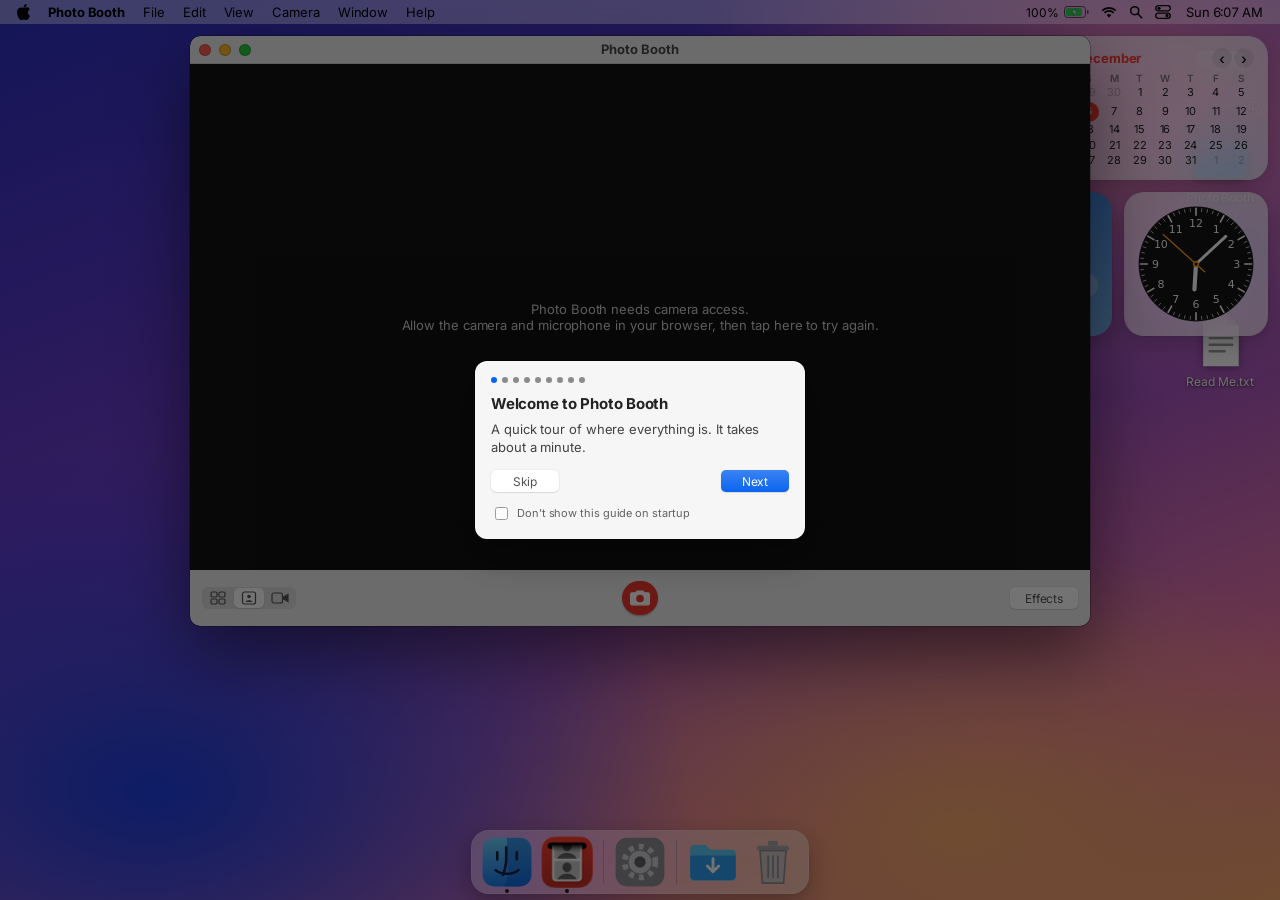
==== commit f1b7e151: "Rename index (4).html to index.html" ====
--- a/index.html
+++ b/index.html
@@ -1,9 +1,9 @@
 <!DOCTYPE html>
 <html lang="en"><head><meta charset="utf-8">
 <meta name="viewport" content="width=device-width, initial-scale=1, maximum-scale=1, viewport-fit=cover">
-<meta name="mobile-web-app-capable" content="yes"><meta name="apple-mobile-web-app-capable" content="yes">
+<meta name="theme-color" content="#222"><meta name="color-scheme" content="light dark"><meta name="mobile-web-app-capable" content="yes"><meta name="apple-mobile-web-app-capable" content="yes">
 <title>Photo Booth</title>
-<link rel="preconnect" href="https://fonts.googleapis.com"><link rel="stylesheet" href="https://fonts.googleapis.com/css2?family=Inter:wght@400;500;600;700&display=swap">
+<link rel="preconnect" href="https://fonts.googleapis.com"><link rel="stylesheet" href="https://fonts.googleapis.com/css2?family=Inter:opsz,wght@14..32,100..900&display=swap">
 <style>
 :root{--sf:-apple-system,BlinkMacSystemFont,"SF Pro Text","SF Pro Display","San Francisco",Inter,system-ui,"Helvetica Neue",Arial,sans-serif}
 button,input,select,textarea{font-family:var(--sf);font-size:inherit;letter-spacing:inherit}
@@ -150,7 +150,7 @@
 .dicon{position:absolute;width:96px;text-align:center;color:#fff;font-size:12px;touch-action:none;cursor:default}.dicon img{width:80px;height:48px;object-fit:cover;display:block;margin:0 auto 4px;border:2px solid #fff;border-radius:3px;box-shadow:0 2px 8px rgba(0,0,0,.4);pointer-events:none}
 .dicon div{display:inline-block;padding:1px 6px;border-radius:4px;text-shadow:0 1px 3px rgba(0,0,0,.8)}.dicon.sel div{background:var(--ac)}.dicon.sel img{outline:2px solid var(--ac)}
 #tour{position:fixed;inset:0;z-index:8000}#tour[hidden]{display:none}#tour.dim{background:rgba(0,0,0,.55)}
-#thl{position:fixed;border-radius:10px;box-shadow:0 0 0 2px var(--ac),0 0 0 9999px rgba(0,0,0,.55);transition:all .25s;pointer-events:none}
+#thl{position:fixed;border-radius:10px;box-shadow:0 0 0 2px var(--ac),0 0 0 9999px rgba(0,0,0,.55);transition:left .5s var(--out),top .5s var(--out),width .5s var(--out),height .5s var(--out);pointer-events:none}
 #tc{position:fixed;width:min(330px,calc(100vw - 20px));padding:16px;border-radius:12px;background:var(--pn);color:var(--pnt);box-shadow:0 0 0 .5px rgba(0,0,0,.4),0 16px 40px rgba(0,0,0,.4)}
 #tc h3{margin:0 0 6px;font-size:15px}#tc p{margin:0 0 14px;line-height:1.4;opacity:.85}
 .tf{display:flex;align-items:center;gap:8px}.tf .btn{background:var(--bb)}.tf .pri{background:var(--ac);color:#fff}.tf .grow{flex:1}
@@ -361,6 +361,139 @@
 #wgo .cres button{text-align:left;border:0;background:none;color:inherit;font:12px var(--sf);padding:5px 6px;border-radius:5px;cursor:pointer}
 #wgo .cres button:hover{background:var(--ac);color:#fff}
 @media (max-width:520px){#wgl{display:none}}
+
+/* ===== macOS motion layer ===== */
+:root{--out:cubic-bezier(.22,1,.36,1);--spring:cubic-bezier(.34,1.45,.64,1)}
+img{-webkit-user-drag:none}
+.win{transition:box-shadow .35s var(--out)}
+.win.anim{transition:left .45s var(--out),top .45s var(--out),width .45s var(--out),height .45s var(--out),border-radius .45s var(--out),box-shadow .35s var(--out)}
+.tl i{transition:background-color .2s,transform .12s}.tl i:active{transform:scale(.88)}.tl i::after{transition:color .15s}
+.btn,.pbtn,.seg button,.wpill,.vp-b,.side button,.kbd,.wb,.psel,.ptxt,.winp,#shot{transition:background-color .18s var(--out),color .18s,filter .18s,transform .14s var(--out),box-shadow .18s}
+.btn:active,.pbtn:active,.wpill:active,.kbd:active{transform:scale(.97)}
+.opt div,.wl div{transition:border-color .2s,transform .3s var(--spring)}.opt:active div,.wl:active div{transform:scale(.96)}
+.acs button{transition:transform .3s var(--spring)}.acs button:hover{transform:scale(1.15)}
+.pager i{transition:background-color .25s,transform .3s var(--spring)}.pager i.on{transform:scale(1.25)}
+.swi{transition:background-color .25s var(--out)}.swi::after{transition:left .32s var(--spring),width .2s var(--out)}
+.swi:active::after{width:22px}.swi:checked:active::after{left:14px}
+/* dock */
+.dk{transition:transform .35s var(--spring)!important}.dk:hover{transition-duration:.22s!important}
+.dk:active{transform:translateY(calc((var(--mag,1.22) - 1)*-36px)) scale(calc(var(--mag,1.22)*.92))!important}
+.dk em{transition:opacity .18s}
+@keyframes bnc{0%,100%{transform:none;animation-timing-function:cubic-bezier(.2,.7,.4,1)}35%{transform:translateY(-22px);animation-timing-function:cubic-bezier(.6,0,.8,.4)}62%{transform:none;animation-timing-function:cubic-bezier(.2,.7,.4,1)}80%{transform:translateY(-8px);animation-timing-function:cubic-bezier(.6,0,.8,.4)}}
+.dk.bounce{animation:bnc .9s 1}
+#dock{transition:transform .5s var(--out)}
+body.fs #dock,body.dhide #dock{transition:transform .5s var(--out) .4s}
+body.fs #dz:hover+#dock,body.fs #dock:hover,body.dhide #dz:hover+#dock,body.dhide #dock:hover{transition-delay:0s}
+/* menus: fade in, fade out, instant when hopping between menus */
+.dd{transform-origin:top left;animation:ddin .16s var(--out);will-change:transform,opacity}
+@keyframes ddin{from{opacity:0;transform:scale(.96) translateY(-3px)}}
+.dd.hop{animation:none}.dd.out{animation:ddout .14s ease-in forwards;pointer-events:none}
+@keyframes ddout{to{opacity:0}}
+.mi{transition:background-color .12s}
+/* panes, overlays, toast, tour */
+.pane:not([hidden]){animation:panein .35s var(--out)}@keyframes panein{from{opacity:0;transform:translateY(8px)}}
+#viewer,#msg{animation:vin .32s var(--out)}@keyframes vin{from{opacity:0;transform:scale(1.015)}}
+#rec{animation:vin .25s}
+#wgal.on{animation:galin .42s var(--spring)}@keyframes galin{from{opacity:0;transform:translate(-50%,24px) scale(.96)}}
+#wgo.on{animation:popin .28s var(--out)}@keyframes popin{from{opacity:0;transform:scale(.96) translateY(-4px)}}
+#toast{transform:translate(-50%,16px) scale(.96);transition:opacity .3s var(--out),transform .5s var(--spring);background:rgba(30,30,32,.78);backdrop-filter:blur(20px) saturate(1.6);-webkit-backdrop-filter:blur(20px) saturate(1.6)}
+#toast.on{transform:translate(-50%,0) scale(1)}
+#cd i{transition:opacity .25s,transform .4s var(--spring)}
+/* overlay-style scrollbars, smooth strip, lively thumbnails */
+.pane,.tdl,.msl,.wgc,#wgo{scrollbar-width:thin;scrollbar-color:rgba(128,128,128,.4) transparent;overscroll-behavior:contain}
+.strip{scroll-behavior:smooth;overscroll-behavior-x:contain}
+.th:not(.fly){transition:transform .35s var(--spring),box-shadow .3s}.th:not(.fly):hover{transform:rotate(var(--r,0deg)) scale(1.07);box-shadow:0 4px 12px rgba(0,0,0,.45)}
+/* credit card */
+.own{display:flex;gap:14px;align-items:center;padding:14px;margin-top:6px;border-radius:14px;background:var(--bb)}
+.own img{width:68px;height:68px;border-radius:50%;flex:none;cursor:pointer;box-shadow:0 0 0 2px var(--ac),0 6px 16px rgba(0,0,0,.3);transition:transform .5s var(--spring)}
+.own img:hover{transform:scale(1.08) rotate(-4deg)}.own img:active{transform:scale(.94)}
+.own img.wob{animation:wob .6s var(--out)}@keyframes wob{20%{transform:rotate(-14deg) scale(1.1)}45%{transform:rotate(10deg) scale(1.1)}70%{transform:rotate(-5deg)}}
+.own b{font-size:15px}.own .aka{display:inline-block;margin-left:6px;padding:1px 8px;border-radius:10px;background:var(--ac);color:#fff;font-size:11px;font-weight:600;vertical-align:1px}
+.own p{margin:5px 0 0;font-size:12px;line-height:1.4;opacity:.85}.own p.sm{font-size:11px;opacity:.55;margin-top:6px}
+@media (prefers-reduced-motion:reduce){*,*::before,*::after{animation-duration:.001ms!important;animation-iteration-count:1!important;transition-duration:.001ms!important;scroll-behavior:auto!important}}
+
+/* ===== macOS fidelity pass ===== */
+body{font-optical-sizing:auto;font-synthesis:none;font-kerning:normal;font-feature-settings:"kern","calt"}
+:root{--ac:#007aff}html[data-theme=dark]{--ac:#0a84ff}
+.hint,.stor,.wsub,.vp-t,.credit,small,.kfix,.tile em,.own p{letter-spacing:0}
+#tc h3,.own b{letter-spacing:-.23px}.cbig .n,.wx .temp,.tmt,.dig{letter-spacing:.3px}
+#clock,.vp-t,.ct,.rv,.tmt,.dig,#rt,#rtm{font-variant-numeric:tabular-nums}
+.tb b{font-weight:700;transition:opacity .25s}.win:not(.focus) .tb b{opacity:.5}
+::selection{background:color-mix(in srgb,var(--ac) 35%,transparent)}
+button:focus-visible,.psel:focus-visible,.ptxt:focus-visible,.winp:focus{outline:3px solid color-mix(in srgb,var(--ac) 55%,transparent);outline-offset:0}
+body :is(button,select,label,#msg,.btn,.pbtn,.opt,.wl,.kbd,.th,.tile,.pager i,.dicon,.nav,.wpill,.msbar,.wb,.swi,.seg button,.side button,.vp-b,.vp-big,.vp-scrub,.vp-vol,.acs button,.dk,.own img,input[type=range],input[type=checkbox]){cursor:default}
+/* window edge highlight like real macOS windows */
+.win::after{content:"";position:absolute;inset:0;border-radius:inherit;pointer-events:none;z-index:20}
+html[data-theme=dark] .win::after,.win[data-theme=dark]::after{box-shadow:inset 0 0 0 .5px rgba(255,255,255,.2)}
+#app.solo::after,.win.max::after{display:none}
+/* push buttons, segmented control, sliders */
+[data-theme=light] .btn,[data-theme=light] .pbtn,[data-theme=light] .kbd{background:#fff;box-shadow:0 .5px 1px rgba(0,0,0,.18),0 0 0 .5px rgba(0,0,0,.06)}
+[data-theme=light] .btn:hover,[data-theme=light] .pbtn:hover{background:#f6f6f6}
+[data-theme=dark] .btn,[data-theme=dark] .pbtn{box-shadow:0 .5px 1px rgba(0,0,0,.3),inset 0 .5px 0 rgba(255,255,255,.12)}
+.pbtn.pri,.tf .pri,.kbd.cap{background:var(--ac) linear-gradient(rgba(255,255,255,.2),transparent)!important;color:#fff;box-shadow:0 .5px 1px rgba(0,0,0,.25)}
+[data-theme=light] .seg button.on{background:#fff;box-shadow:0 .5px 1px rgba(0,0,0,.2)}
+#set input[type=range]::-webkit-slider-runnable-track{background:linear-gradient(var(--ac),var(--ac)) 0/var(--p,0%) 100% no-repeat,var(--seg)}
+#set input[type=range]::-moz-range-progress{height:4px;border-radius:2px;background:var(--ac)}
+/* System Settings: vibrant sidebar, grouped cards, pane name in the title bar */
+#set{--card:#fff;--sep:rgba(0,0,0,.09);--sv:rgba(232,232,234,.72);background:var(--sv);backdrop-filter:blur(40px) saturate(1.8);-webkit-backdrop-filter:blur(40px) saturate(1.8)}
+html[data-theme=dark] #set{--card:rgba(255,255,255,.07);--sep:rgba(255,255,255,.1);--sv:rgba(50,50,52,.72)}
+#set .tb{background:linear-gradient(90deg,transparent 160px,var(--pn) 160px);border-bottom:0;backdrop-filter:none;-webkit-backdrop-filter:none}#set .tb b{left:160px}
+#set .side{background:transparent;padding-top:10px}#set .pane{background:var(--pn);border-left:.5px solid var(--sep)}
+.win:not(.focus) .side button.on{background:rgba(128,128,128,.3);color:inherit}
+.side [data-p=cm],.side [data-p=gn]{margin-top:10px}
+#set .pane>h3{display:none}#set .pane>h3+.hint{margin-top:0}
+#set .sr{background:var(--card);padding:9px 14px;border-bottom:.5px solid var(--sep);border-radius:0}
+#set .sr:not(.sr + .sr){border-radius:10px 10px 0 0}
+#set .sr:not(:has(+ .sr)){border-radius:0 0 10px 10px;border-bottom:0}
+#set .sr:not(.sr + .sr):not(:has(+ .sr)){border-radius:10px}
+/* menus */
+.dd{border-radius:10px;box-shadow:0 0 0 .5px rgba(0,0,0,.3),0 0 0 1px rgba(255,255,255,.07) inset,0 12px 32px rgba(0,0,0,.32)}
+.di{line-height:16px;padding-top:3px;padding-bottom:3px}.di:hover:not(.d) span{opacity:.85}
+/* notification banner instead of a bottom toast */
+#toast{top:calc(34px + env(safe-area-inset-top,0px));right:12px;bottom:auto;left:auto;width:min(344px,calc(100vw - 24px));display:flex;gap:10px;align-items:center;text-align:left;padding:10px 12px;border-radius:14px;background:var(--ddbg);color:var(--ddt);box-shadow:0 0 0 .5px rgba(128,128,128,.4),0 10px 30px rgba(0,0,0,.3);transform:translateX(40px) scale(.96);transition:opacity .3s var(--out),transform .55s var(--spring)}
+#toast.on{transform:none}
+#toast img{width:34px;height:34px;border-radius:8px;flex:none}#toast b{display:block;font-size:13px}#toast span{display:block;font-size:12px;opacity:.75;line-height:1.35}
+/* overlay scrollbars that show only while scrolling */
+.pane,.tdl,.msl,.wgc,#wgo{scrollbar-color:transparent transparent}
+.pane.sb,.tdl.sb,.msl.sb,.wgc.sb,#wgo.sb{scrollbar-color:rgba(128,128,128,.55) transparent}
+/* macOS desktop shell: privacy dot, Spotlight, Control Center, desktop icons, Dock sections */
+.pv{display:none;width:7px;height:7px;border-radius:50%;margin:0 5px}.pv.on{display:block}.pv.cam{background:#30d158}.pv.mic{background:#ff9f0a}
+.dicon.sys svg{width:60px;height:60px;display:block;margin:0 auto 3px;filter:drop-shadow(0 2px 4px rgba(0,0,0,.35));pointer-events:none}
+.dicon.sys.sel svg{filter:drop-shadow(0 0 0 #0000) brightness(.85)}
+.dsep{flex:none;width:1px;margin:4px 2px;background:rgba(128,128,128,.45)}.drec{display:contents}
+#dim{position:fixed;inset:0;z-index:2000;background:#000;opacity:0;pointer-events:none}
+#sl,#cc{position:fixed;z-index:1100;display:none;color:var(--ddt);background:var(--ddbg);backdrop-filter:blur(40px) saturate(1.8);box-shadow:0 0 0 .5px rgba(0,0,0,.4),0 20px 60px rgba(0,0,0,.4)}
+#sl{left:50%;top:16vh;width:min(600px,92vw);transform:translateX(-50%);border-radius:14px;padding:8px}#sl.on,#cc.on{display:block}
+#sl input{width:100%;border:0;background:none;outline:0;color:inherit;font-size:22px;padding:8px 10px;-webkit-user-select:text;user-select:text}
+#sl .r{display:flex;align-items:center;gap:10px;padding:6px 10px;border-radius:7px}#sl .r.on{background:var(--ac);color:#fff}
+#sl .r>svg,#sl .r>img{width:28px;height:28px;object-fit:contain}#sl .r small{margin-left:auto;opacity:.6}
+#cc{top:calc(28px + env(safe-area-inset-top,0px));right:8px;width:min(300px,94vw);border-radius:16px;padding:12px}
+#cc .cg{display:grid;grid-template-columns:1fr 1fr;gap:8px}
+#cc .ct{display:flex;align-items:center;gap:9px;padding:9px;border:0;border-radius:12px;color:inherit;background:rgba(128,128,128,.22);text-align:left}
+#cc .ct i{flex:none;width:30px;height:30px;border-radius:50%;display:grid;place-items:center;font-style:normal;background:rgba(128,128,128,.35)}
+#cc .ct i svg{width:16px;height:16px}#cc .ct.on i{background:var(--ac);color:#fff}
+#cc .ct b{display:block;font-weight:600}#cc .ct small{opacity:.6}
+#cc .cs{margin-top:8px;padding:9px 12px;border-radius:12px;background:rgba(128,128,128,.22)}#cc .cs b{display:block;margin-bottom:4px;font-weight:600}
+#cc input[type=range]{width:100%;accent-color:var(--ac)}
+#cc .np{display:flex;align-items:center;justify-content:space-between;gap:10px}#cc .np span{overflow:hidden;text-overflow:ellipsis;white-space:nowrap}
+#cc .np button{flex:none;width:30px;height:30px;border:0;border-radius:50%;background:var(--ac);color:#fff}
+/* per-app menus, Apple menu, lock screen, power sequences */
+.dd.sub{position:absolute;left:calc(100% - 3px);margin-top:0}.di.sb::after{content:"›";margin-left:auto;padding-left:24px;opacity:.7}
+#alb{position:fixed;z-index:1500;left:50%;top:22vh;transform:translateX(-50%);width:min(440px,94vw);padding:18px 20px 16px;border-radius:14px;background:var(--ddbg);color:var(--ddt);backdrop-filter:blur(30px) saturate(1.8);box-shadow:0 0 0 .5px rgba(0,0,0,.4),0 24px 60px rgba(0,0,0,.45);outline:0}
+#alb .al{display:flex;gap:16px}#alb .al img{width:64px;height:64px;flex:none}#alb p{margin:6px 0 10px;opacity:.75}#alb label{display:flex;gap:6px;align-items:center}#alb .ab{display:flex;justify-content:flex-end;gap:10px;margin-top:14px}
+.pbody{padding:16px;background:var(--pn);color:var(--pnt)}
+#abt .pbody{text-align:center}#abt .ag{width:96px;height:96px;margin:4px auto 10px;border-radius:22px;background:radial-gradient(60% 50% at 30% 25%,#ffd56a,transparent 70%),radial-gradient(70% 60% at 80% 70%,#3b82f6,transparent 70%),linear-gradient(150deg,#ff6a88,#7b4dff)}
+#abt h2{margin:0;font-size:20px}#abt p{margin:2px 0 12px;opacity:.6}.ar{display:flex;justify-content:space-between;padding:4px 10px}.ar span{opacity:.6}#abt button{margin-top:12px}
+#fq .fql{height:140px;overflow:auto;margin:10px 0;border:1px solid var(--pnb);border-radius:6px;background:var(--gridbg)}#fq .r{display:flex;align-items:center;gap:8px;padding:4px 8px}#fq .r.on{background:var(--ac);color:#fff}#fq .r img{width:20px;height:20px}#fq .fqb{text-align:right}
+#lk{position:fixed;inset:0;z-index:4000;color:#fff;opacity:0;visibility:hidden;pointer-events:none;transition:opacity .45s,visibility .45s;text-align:center;background:#1c2a1a}#lk.on{opacity:1;visibility:visible;pointer-events:auto}
+.lkbg{position:absolute;inset:0;width:100%;height:100%}.lkd{position:absolute;top:13vh;left:0;right:0;font-size:clamp(16px,2.4vw,22px);font-weight:600;opacity:.85}
+.lkt{position:absolute;top:calc(13vh + 28px);left:0;right:0;font-size:clamp(72px,11vw,118px);font-weight:700;line-height:1.05;letter-spacing:-.02em;font-variant-numeric:tabular-nums;opacity:.9}
+.lku{position:absolute;bottom:9vh;left:50%;transform:translateX(-50%);display:flex;flex-direction:column;align-items:center;gap:6px}.lku svg{width:44px;height:44px;border-radius:50%;box-shadow:0 0 0 1px rgba(255,255,255,.6)}.lku b{font-size:13px;text-shadow:0 1px 4px rgba(0,0,0,.4)}
+.lku input{width:150px;height:22px;border:0;border-radius:11px;outline:0;padding:0 12px;text-align:center;color:#fff;background:rgba(255,255,255,.28);backdrop-filter:blur(12px);font-size:12px;-webkit-user-select:text;user-select:text}.lku input::placeholder{color:rgba(255,255,255,.75)}
+.lku.shake{animation:shk .4s}@keyframes shk{20%,60%{margin-left:-10px}40%,80%{margin-left:10px}}.lkl{position:absolute;top:calc(8px + env(safe-area-inset-top,0px));right:14px;font-size:11px;font-weight:600;opacity:.8}
+#pwr{position:fixed;inset:0;z-index:5000;background:#000;display:flex;flex-direction:column;align-items:center;justify-content:center;gap:44px;opacity:0;visibility:hidden;pointer-events:none;transition:opacity .9s,visibility .9s}#pwr.on{opacity:1;visibility:visible;pointer-events:auto}
+#pwr .pl,#pwr .pbar,#pwr .pon{display:none}#pwr .pl{width:62px;height:76px;color:#fff}#pwr.boot .pl{display:block}#pwr.boot .pbar{display:block;width:200px;height:4px;border-radius:2px;background:#333;overflow:hidden}.pbar i{display:block;height:100%;width:0;background:#fff}
+#pwr.off .pon{display:block;position:absolute;bottom:10vh;width:46px;height:46px;border-radius:50%;border:1.500px solid #555;background:none;color:#888;font-size:20px}#pwr.off .pon:hover{color:#fff;border-color:#aaa}
 </style></head><body>
 <div id="desk"></div>
 <div id="mb">
@@ -512,7 +645,7 @@
 let cur=N0,amt=.6,view='cam',page=0,tiles=[],items=[],sel=-1,busy=false,camOK=false,rec=null,cmode='photo',loopId=0,uid=0,pop=null,z=10,popSaved=null,stream=null,vidCD=LS0("pb-vcd")!=="0",recAudio=LS0("pb-aud")!=="0";
 function LS0(k){try{return localStorage.getItem(k)}catch(e){return null}}
 const sleep=ms=>new Promise(r=>setTimeout(r,ms));
-const toast=(m,ms=2600)=>{const t=$d('#toast');t.textContent=m;t.style.opacity=1;clearTimeout(toast.t);toast.t=setTimeout(()=>t.style.opacity=0,ms)};
+const toast=(m,ms=2600,ti='Photo Booth',ic)=>{const t=$d('#toast');t.innerHTML='<img alt="" src="'+(ic||$d('#dkPB img').src)+'"><div><b></b><span></span></div>';t.querySelector('b').textContent=ti;t.querySelector('span').textContent=m;t.style.opacity=1;t.classList.add('on');clearTimeout(toast.t);toast.t=setTimeout(()=>{t.style.opacity=0;t.classList.remove('on')},ms)};
 const LS={get(k,d){try{return localStorage.getItem(k)||d}catch(e){return d}},set(k,v){try{localStorage.setItem(k,v)}catch(e){}}};
 /* ================= v2 core: preferences, helpers ================= */
 const PD={cam:'',q:'720',mirror:true,snd:true,flash:true,fmt:'png',jq:92,cdLen:3,grid:'off',fourGap:2.2,
@@ -843,28 +976,29 @@
 const dkR=()=>$d('#dkPB').getBoundingClientRect();
 function syncDock(){document.body.classList.toggle('fs',app.classList.contains('max')&&state==='open');$d('#dkPB').classList.toggle('run',state!=='closed');}
 function toDock(r){const d=dkR();return `translate(${d.left+d.width/2-(r.left+r.width/2)}px,${d.top+d.height/2-(r.top+r.height/2)}px) scale(.06)`}
+function gen(r,f,sx,sy){const d=dkR();return `translate(${(d.left+d.width/2-(r.left+r.width/2))*f}px,${(d.top+d.height/2-(r.top+r.height/2))*f}px) scale(${sx},${sy})`}
 function minimize(){if(app.classList.contains('solo')||state!=='open')return;state='min';const r=app.getBoundingClientRect();
- const a=app.animate([{transform:'none',opacity:1},{transform:toDock(r),opacity:.3}],{duration:480,easing:'cubic-bezier(.6,0,.9,.4)',fill:'forwards'});
+ const a=app.animate([{transform:'none',opacity:1,offset:0},{transform:gen(r,.4,.45,.8),opacity:.95,offset:.4},{transform:toDock(r),opacity:.25,offset:1}],{duration:560,easing:'cubic-bezier(.45,0,.25,1)',fill:'forwards'});
  a.finished.then(()=>{app.style.display='none';a.cancel()}).catch(()=>{});focusWin(null);syncDock()}
 function openApp(){if(pop&&!pop.closed){pop.focus();return}
  const was=state;state='open';app.style.display='';const r=app.getBoundingClientRect();
- if(was==='min')app.animate([{transform:toDock(r),opacity:.3},{transform:'none',opacity:1}],{duration:420,easing:'cubic-bezier(.2,.8,.2,1)'});
- else if(was==='closed')app.animate([{transform:'scale(.92)',opacity:0},{transform:'none',opacity:1}],{duration:240,easing:'cubic-bezier(.2,.8,.2,1)'});
+ if(was==='min')app.animate([{transform:toDock(r),opacity:.25,offset:0},{transform:gen(r,.55,.6,.45),opacity:.9,offset:.35},{transform:'none',opacity:1,offset:1}],{duration:560,easing:'cubic-bezier(.22,1,.36,1)'});
+ else if(was==='closed')app.animate([{transform:'scale(.9) translateY(10px)',opacity:0},{transform:'none',opacity:1}],{duration:420,easing:'cubic-bezier(.34,1.3,.64,1)'});
  focusWin(app);syncDock();startCamera()}
 function closeApp(){if(app.classList.contains('solo')){dockBack();return}if(state==='closed')return;state='closed';stopCamera();
- app.animate([{opacity:1,transform:'none'},{opacity:0,transform:'scale(.94)'}],{duration:180}).finished.then(()=>{if(state==='closed')app.style.display='none'}).catch(()=>{});syncDock()}
-function closeWin(w){w.animate([{opacity:1,transform:'none'},{opacity:0,transform:'scale(.95)'}],{duration:160}).finished.then(()=>{w.style.display='none';syncDock()}).catch(()=>{})}
+ {const a=app.animate([{opacity:1,transform:'none'},{opacity:0,transform:'scale(.94)'}],{duration:200,easing:'cubic-bezier(.4,0,1,1)',fill:'forwards'});a.finished.then(()=>{if(state==='closed')app.style.display='none';a.cancel()}).catch(()=>{})}syncDock()}
+function closeWin(w){const a=w.animate([{opacity:1,transform:'none'},{opacity:0,transform:'scale(.96)'}],{duration:180,easing:'cubic-bezier(.4,0,1,1)',fill:'forwards'});a.finished.then(()=>{w.style.display='none';a.cancel();syncDock()}).catch(()=>{})}
 function syncMz(){const k=app.classList.contains('max')?Math.max(1,Math.min(1.9,Math.min(innerWidth/1000,(innerHeight-24)/620))):1;app.style.setProperty('--mz',k.toFixed(3))}
 addEventListener('resize',syncMz);
 function zoom(){if(app.classList.contains('solo')||state!=='open')return;
  if(!app.classList.contains('max')){const r=app.getBoundingClientRect();Object.assign(app.style,{left:r.left+'px',top:r.top+'px',width:r.width+'px',height:r.height+'px'});void app.offsetWidth;app.classList.add('anim','max')}
  else{app.classList.add('anim');app.classList.remove('max')}
- syncMz();syncDock();clearTimeout(zoom.t);zoom.t=setTimeout(()=>{app.classList.remove('anim');if(!app.classList.contains('max'))app.style.height=''},320)}
+ syncMz();syncDock();clearTimeout(zoom.t);zoom.t=setTimeout(()=>{app.classList.remove('anim');if(!app.classList.contains('max'))app.style.height=''},500)}
 $('#tlc').onclick=closeApp;$('#tlm').onclick=minimize;$('#tlz').onclick=zoom;
 $('#tb').ondblclick=e=>{if(!e.target.closest('.tl'))zoom()};
 $d('#sclose').onclick=()=>closeWin(setw);$d('#sclose').onclick=()=>closeWin(setw);
 function openSet(){const first=!setw.style.left;setw.style.display='flex';if(first){setw.style.left=Math.max(8,(innerWidth-660)/2+60)+'px';setw.style.top='80px'}
- setw.animate([{opacity:0,transform:'scale(.95)'},{opacity:1,transform:'none'}],{duration:180});focusWin(setw);syncDock()}
+ setw.animate([{opacity:0,transform:'scale(.94) translateY(8px)'},{opacity:1,transform:'none'}],{duration:380,easing:'cubic-bezier(.34,1.35,.64,1)'});focusWin(setw);syncDock()}
 $d('#setBtn').onclick=openSet;
 /* ---------- Pop Out: move the live app node into its own browser window ---------- */
 function popOut(){if(pop&&!pop.closed){pop.focus();return}if(state!=='open')openApp();
@@ -883,7 +1017,7 @@
 /* ---------- Menu bar ---------- */
 const I=(l,f,k,x)=>({l,f,k,...x}),SP='-',has=()=>items.length>0,tk=(m)=>()=>{cmode=m;syncUI();shutter()};
 const M={
- apple:()=>[I('About This Site',()=>toast('Photo Booth for the web. Everything stays in your browser.')),SP,I('System Settings…',openSet,KL('settings')),I('Edit Widgets…',()=>pbEditWidgets(),KL('widgets')),I('Guide',startTour,KL('guide'))],
+ apple:()=>[I('About This Site',()=>toast('Photo Booth for the web, made by Mohamad (aka mido). Everything stays in your browser.',4200)),SP,I('System Settings…',openSet,KL('settings')),I('Edit Widgets…',()=>pbEditWidgets(),KL('widgets')),I('Guide',startTour,KL('guide'))],
  app:()=>[I('About Photo Booth',()=>toast('Live camera, lots of effects, photos, 4-up and video. Nothing leaves your browser.')),SP,I('Settings…',openSet,KL('settings')),SP,I('Pop Out Photo Booth',popOut,KL('popout')),I('Hide Photo Booth',minimize,KL('minimize'),{d:state!=='open'}),I('Quit Photo Booth',closeApp)],
  file:()=>[I('Take Photo',tk('photo'),KL('shutter'),{d:view!=='cam'||state!=='open'}),I('Take Photo with Countdown',()=>{cmode='photo';syncUI();shutter({countdown:true})},null,{d:view!=='cam'||state!=='open'}),I('Take 4-Up Photo',tk('four'),null,{d:view!=='cam'||state!=='open'}),I('Record Video',tk('video'),null,{d:view!=='cam'||state!=='open'}),SP,I('Download',download,KL('download'),{d:!has()}),I('Move to Trash',del,'⌫',{d:view!=='gal'}),I('Use as Desktop Picture',useAsWall,null,{d:view!=='gal'||!items[sel]||items[sel].type!=='photo'}),SP,I('Pop Out',popOut,KL('popout')),I('Close Window',closeApp)],
  edit:()=>[I('Undo',()=>{},'⌘Z',{d:1}),I('Redo',()=>{},'⇧⌘Z',{d:1}),SP,I('Delete',del,'⌫',{d:view!=='gal'}),SP,I('Select Previous',()=>step(-1),'←',{d:view!=='gal'||sel<1}),I('Select Next',()=>step(1),'→',{d:view!=='gal'||sel>=items.length-1})],
@@ -892,12 +1026,12 @@
  window:()=>[I('Minimize',minimize,KL('minimize'),{d:state!=='open'}),I('Zoom',zoom,null,{d:state!=='open'}),SP,I('Photo Booth',openApp,null,{c:state!=='closed'}),I('Settings',openSet,null,{c:setw.style.display==='flex'})],
  help:()=>[I('Guide',startTour),I('Photo Booth Help',()=>toast('Press the red button for a photo (3-2-1) or switch to video. Effects opens the effect browser. Pop Out is under File.',6000))]};
 let openM=null;
-function showMenu(el){closeMenu();const dd=document.createElement('div');dd.className='dd';const r=el.getBoundingClientRect();dd.style.left=r.left+'px';dd.style.top=r.bottom+'px';
+function showMenu(el){const hop=!!openM;closeMenu(true);const dd=document.createElement('div');dd.className='dd'+(hop?' hop':'');const r=el.getBoundingClientRect();dd.style.left=r.left+'px';dd.style.top=r.bottom+'px';
  M[el.dataset.m]().forEach(m=>{if(m===SP){dd.insertAdjacentHTML('beforeend','<div class="sepr"></div>');return}
   const d=document.createElement('div');d.className='di'+(m.c?' c':'')+(m.d?' d':'');d.innerHTML=m.l+(m.k?'<span>'+m.k+'</span>':'');
-  d.onclick=()=>{if(m.d)return;closeMenu();m.f()};dd.append(d)});
+  d.onclick=()=>{if(m.d||d._b)return;d._b=1;d.style.background='transparent';d.style.color='inherit';setTimeout(()=>{d.style.background='';d.style.color=''},55);setTimeout(()=>{closeMenu();m.f()},130)};dd.append(d)});
  document.body.append(dd);el.classList.add('on');openM=el;el.dd=dd}
-function closeMenu(){if(openM){openM.classList.remove('on');openM.dd.remove();openM=null}}
+function closeMenu(now){if(openM){const d=openM.dd;openM.classList.remove('on');openM=null;if(now)d.remove();else{d.classList.add('out');setTimeout(()=>d.remove(),150)}}}
 document.querySelectorAll('#mb [data-m]').forEach(el=>{el.onclick=()=>openM===el?closeMenu():showMenu(el);el.onmouseenter=()=>{if(openM&&openM!==el)showMenu(el)}});
 addEventListener('pointerdown',e=>{if(!e.target.closest('.mi,.dd'))closeMenu()});
 /* real device battery (Battery Status API: Chromium browsers only; hidden elsewhere) */
@@ -971,7 +1105,7 @@
  <div class="btnrow"><button class="pbtn danger" id="gReset">Reset All Settings…</button></div>
  <h4>About</h4>
  <div class="ab"><img alt="" id="abimg"><div><b>Photo Booth for the web</b><div class="stor">Version 2.0<br>Everything stays in your browser.</div></div></div>
- <p class="stor" id="aboutinfo" style="margin-top:10px"></p></div>`);
+ <p class="stor" id="aboutinfo" style="margin-top:10px"></p><h4>Credits</h4><div class="own"><img id="midoPic" alt="Mohamad, aka mido" src="[data-uri]"><div><b>Mohamad</b><span class="aka">aka mido</span><p>The mastermind behind this site. Wrote the code, broke it, fixed it, then broke it again. All on purpose.</p><p class="sm">Last seen peeking over his MacBook and pretending not to read your bug reports. Go on, poke his face.</p></div></div></div>`);
 Object.assign(ICON,{
  lb:['#30a46c','<svg viewBox="0 0 16 16"><path d="M2.5 4.5h4l1.2 1.5h5.8v6.5h-11z" fill="none" stroke="#fff" stroke-width="1.3" stroke-linejoin="round"/></svg>'],
  wg:['#ff9f0a','<svg viewBox="0 0 16 16" fill="#fff"><rect x="2.5" y="2.5" width="5" height="5" rx="1.2"/><rect x="8.5" y="2.5" width="5" height="5" rx="1.2"/><rect x="2.5" y="8.5" width="5" height="5" rx="1.2"/><rect x="8.5" y="8.5" width="5" height="5" rx="1.2"/></svg>'],
@@ -990,7 +1124,7 @@
 function applyTheme(){const r=appMode==='system'?(mq.matches?'dark':'light'):appMode;root.dataset.theme=r;app.dataset.theme=winMode==='match'?r:winMode;
  document.querySelectorAll('[data-am]').forEach(b=>b.classList.toggle('on',b.dataset.am===appMode));
  document.querySelectorAll('[data-wm]').forEach(b=>b.classList.toggle('on',b.dataset.wm===winMode));app.style.setProperty('--wa',1-wa/100)}
-function applyWall(){desk.style.background=wall;document.querySelectorAll('.wl').forEach(b=>b.classList.toggle('on',b.v===wall))}
+function applyWall(){const old=desk.style.background;desk.style.background=wall;if(old&&old!==desk.style.background){const x=document.createElement('div');x.style.cssText='position:absolute;inset:0;z-index:-1;pointer-events:none';x.style.background=old;desk.prepend(x);x.animate([{opacity:1},{opacity:0}],{duration:700,easing:'cubic-bezier(.4,0,.2,1)',fill:'forwards'}).finished.then(()=>x.remove()).catch(()=>x.remove())}document.querySelectorAll('.wl').forEach(b=>b.classList.toggle('on',b.v===wall))}
 function swatches(t,list){const h=document.createElement('h4'),g=document.createElement('div');h.textContent=t;g.className='walls';
  list.forEach(([n,c])=>{const b=document.createElement('button');b.className='wl';b.v=c;b.innerHTML='<div></div>'+n;b.firstChild.style.background=c;b.onclick=()=>{wall=c;LS.set('pb-wall',c);applyWall()};g.append(b)});wp.append(h,g)}
 {const tk=[{n:'Wild Horses',thumb:'',css:HORSES_CSS,tok:'builtin:horses'}];
@@ -1011,7 +1145,7 @@
  {t:'Welcome to Photo Booth',x:'A quick tour of where everything is. It takes about a minute.'},
  {s:'[data-m=apple]',t:'The Apple menu',x:'Click the Apple logo, then System Settings to change the look, wallpaper, window style and camera options. Choose Guide any time to see this tour again.'},
  {s:['[data-m=app]','[data-m=help]'],t:'Menu bar',x:'File takes photos and downloads them. Edit selects or deletes. View shows Effects or the full window. Camera switches between Photo, 4-Up and Video. Window minimizes or zooms. Help has tips.'},
- {s:['#mb .grow+.mi','#clock'],t:'Status area',x:'Wi-Fi is just for looks. The battery shows your device\'s real charge (where the browser supports it). The gear opens System Settings, and the clock shows the time.'},
+ {s:['#mb [title="Wi-Fi"]','#clock'],t:'Status area',x:'The green or orange dot shows when the camera or microphone is on. Wi-Fi is just for looks. The battery shows your device\'s real charge (where the browser supports it). The magnifier is Spotlight (try ⌘Space), and Control Center has toggles and sliders for display and sound. The Apple menu has System Settings, Lock Screen, Restart and Shut Down.'},
  {s:'#tb .tl',t:'Window buttons',x:'Red closes Photo Booth, yellow hides it in the Dock, green makes the window full size.'},
  {s:'#barCam',t:'Camera controls',x:'Left: 4-Up, Photo and Video modes. Middle: the red button takes the shot; hold it for one second for a 3-2-1 countdown. Right: Effects opens the effect browser.'},
  {s:'#strip',t:'Your photos',x:'Photos and videos appear here. Click one to view it, then download or delete it.'},
@@ -1104,7 +1238,7 @@
 function refreshAbout(){let s='';const t=stream&&stream.getVideoTracks()[0];if(t){const c=t.getSettings();s='Camera: '+(t.label||'Camera')+(c.width?' · '+c.width+' × '+c.height:'')+'<br>'}
  $d('#aboutinfo').innerHTML=s+esc((navigator.userAgent.match(/(Firefox|Edg|Chrome|Safari)\/[\d.]+/g)||[]).pop()||navigator.userAgent.slice(0,60))}
 $d('#abimg').src=$d('#dkPB img').src;
-function paneShown(p){if(p==='lb'){refreshLib();namePreview()}else if(p==='cm')refreshCams();else if(p==='ks')buildKeys();else if(p==='gn')refreshAbout()}
+function paneShown(p){{const t=document.querySelector('#stb b');if(t)t.textContent=TTL[p]||'Settings'}rfAll();if(p==='lb'){refreshLib();namePreview()}else if(p==='cm')refreshCams();else if(p==='ks')buildKeys();else if(p==='gn')refreshAbout()}
 setInterval(()=>{if(setw.style.display==='flex'&&!$d('#lb').hidden)refreshLib()},1500);
 /* ================= keyboard shortcuts ================= */
 const isMac=/Mac|iPhone|iPad/.test(navigator.platform||navigator.userAgent);
@@ -1581,4 +1715,176 @@
 if(matchMedia('(max-width:820px), (pointer:coarse)').matches){app.classList.add('max');syncMz();syncDock()}
 startCamera();
 if(LS.get('pb-tour','1')!=='0')setTimeout(startTour,500);
-</script></body></html>+/* ---- macOS extras ---- */
+function rf(r){r.style.setProperty('--p',(r.value-r.min)/(r.max-r.min)*100+'%')}
+function rfAll(){document.querySelectorAll('#set input[type=range]').forEach(rf)}
+document.addEventListener('input',e=>{if(e.target.type==='range')rf(e.target)});rfAll();
+document.addEventListener('scroll',e=>{const t=e.target;if(!t.classList)return;t.classList.add('sb');clearTimeout(t._sb);t._sb=setTimeout(()=>t.classList.remove('sb'),900)},true);
+document.querySelector('#stb b').textContent=TTL.ap;
+{const l=document.createElement('link');l.rel='icon';l.href=$d('#dkPB img').src;document.head.append(l)}
+/* ---- mido credit ---- */
+{const p=$d('#midoPic'),L=['Hey, that tickles.','Mido says hi. 👋','Okay okay, he noticed.','Careful, he bites. (He does not.)','Now you are just poking him for fun.','Mido is officially 37% less chill.'];let n=0;
+ p.onclick=()=>{p.classList.remove('wob');void p.offsetWidth;p.classList.add('wob');toast(L[n++%L.length],2400,'mido',p.src)}}
+/* ---- macOS desktop shell: status icons, Spotlight, Control Center, desktop icons, Dock ---- */
+{
+const sv=x=>'<svg viewBox="0 0 64 64">'+x+'</svg>',mk=(t,c,h)=>{const e=document.createElement(t);if(c)e.className=c;if(h)e.innerHTML=h;return e};
+const folder='<path d="M4 16a5 5 0 0 1 5-5h14l6 6h26a5 5 0 0 1 5 5v28a5 5 0 0 1-5 5H9a5 5 0 0 1-5-5z" fill="#5ac8fa"/><path d="M4 24h56v25a5 5 0 0 1-5 5H9a5 5 0 0 1-5-5z" fill="#2f9ff0"/>';
+const can='<rect x="12" y="12" width="40" height="6" rx="3" fill="#a8a8ae"/><path d="M26 6h12v6H26z" fill="#a8a8ae"/><path d="M16 18h32l-3 40H19z" fill="#c7c7cc" fill-opacity=".8" stroke="#8e8e93" stroke-width="2"/><path d="M26 24v28M32 24v28M38 24v28" stroke="#8e8e93" stroke-width="2"/>';
+const IC={
+ fin:'<defs><linearGradient id="xgf" x1="0" y1="0" x2="0" y2="1"><stop offset="0" stop-color="#6fd0ff"/><stop offset="1" stop-color="#1b7cf0"/></linearGradient></defs><rect x="2" y="2" width="60" height="60" rx="14" fill="url(#xgf)"/><path d="M32 2h16a14 14 0 0 1 14 14v32a14 14 0 0 1-14 14H28c6-10 6-20 4-30z" fill="#0a5fd1" opacity=".5"/><path d="M20 20v9M44 20v9M31 14c0 14 1 22-4 34M18 42c7 6 21 6 28 0" stroke="#10243f" stroke-width="3.2" fill="none" stroke-linecap="round"/>',
+ set:'<rect x="2" y="2" width="60" height="60" rx="14" fill="#8e8e93"/><circle cx="32" cy="32" r="19" fill="none" stroke="#d1d1d6" stroke-width="7" stroke-dasharray="6 6.5"/><circle cx="32" cy="32" r="14" fill="#d1d1d6"/><circle cx="32" cy="32" r="7" fill="#636366"/>',
+ dl:folder+'<path d="M32 28v16m-7-7 7 7 7-7" stroke="#fff" stroke-width="3.5" fill="none" stroke-linecap="round" stroke-linejoin="round"/>',
+ hd:'<rect x="6" y="18" width="52" height="30" rx="6" fill="#d9d9de"/><rect x="6" y="38" width="52" height="10" rx="5" fill="#a8a8ae"/><circle cx="48" cy="43" r="2.4" fill="#34c759"/>',
+ txt:'<path d="M14 4h25l13 13v43H14z" fill="#fff"/><path d="M39 4v13h13z" fill="#d0d0d5"/><path d="M21 30h24M21 37h24M21 44h16" stroke="#9a9aa0" stroke-width="2.6" stroke-linecap="round"/>',
+ tr:can,trf:can+'<circle cx="24" cy="14" r="6" fill="#fff"/><circle cx="35" cy="11" r="7" fill="#f2f2f7"/><circle cx="43" cy="16" r="5" fill="#fff"/>'};
+const dark=()=>document.documentElement.dataset.theme==='dark';
+
+/* menu bar: privacy indicator, Spotlight, Control Center (Wi-Fi, battery, settings gear, clock already exist) */
+const pv=mk('div','pv');$d('#mb .grow').after(pv);
+const mbI=(id,t,h,f)=>{const e=mk('div','mi ic',h);e.id=id;e.title=t;e.style.padding='0 6px';e.setAttribute('role','button');e.onclick=f;return e};
+const spb=mbI('spb','Spotlight Search (⌘Space)','<svg width="14" height="14" viewBox="0 0 16 16" fill="none" stroke="currentColor" stroke-width="1.8" stroke-linecap="round"><circle cx="6.500" cy="6.500" r="4.600"/><path d="m10 10 4.500 4.500"/></svg>',()=>sl.classList.contains('on')?slClose():slOpen());
+const ccb=mbI('ccb','Control Center','<svg width="16" height="14" viewBox="0 0 16 14" fill="none" stroke="currentColor" stroke-width="1.3"><rect x=".7" y=".7" width="14.600" height="5.200" rx="2.600"/><circle cx="4" cy="3.300" r="1.600" fill="currentColor" stroke="none"/><rect x=".7" y="8.100" width="14.600" height="5.200" rx="2.600"/><circle cx="12" cy="10.700" r="1.600" fill="currentColor" stroke="none"/></svg>',()=>cc.classList.contains('on')?closeCC():openCC());
+$d('#clock').before(spb,ccb);
+
+/* Spotlight */
+const sl=mk('div','','<input placeholder="Spotlight Search" aria-label="Spotlight Search" autocomplete="off"><div></div>');sl.id='sl';document.body.append(sl);
+const slI=sl.firstChild,slR=sl.lastChild;let slH=[],slN=0;
+const slAll=()=>[{n:'Photo Booth',k:'Application',i:'<img alt="" src="'+$d('#dkPB img').src+'">',f:()=>state==='open'?focusWin(app):openApp()},
+ {n:'System Settings',k:'Application',i:sv(IC.set),f:()=>useApp('set')},{n:'Finder',k:'Application',i:sv(IC.fin),f:()=>focusWin(null)},
+ ...[...document.querySelectorAll('.dicon')].map(d=>({n:d.textContent,k:'Desktop',i:d.firstElementChild.outerHTML,f:()=>d.ondblclick()}))];
+const slDraw=()=>{const q=slI.value.trim().toLowerCase();slH=q?slAll().filter(x=>x.n.toLowerCase().includes(q)):[];slN=Math.min(slN,Math.max(0,slH.length-1));
+ slR.innerHTML=slH.map((x,j)=>`<div class="r${j===slN?' on':''}" data-j="${j}">${x.i}<span>${esc(x.n)}</span><small>${x.k}</small></div>`).join('')||(q?'<div class="r"><small>No results</small></div>':'')};
+const slRun=j=>{const x=slH[j];if(x){slClose();x.f()}};
+function slOpen(){closeMenu(true);closeCC();sl.classList.add('on');slI.value='';slDraw();slI.focus()}
+function slClose(){sl.classList.remove('on');slI.blur()}
+slI.oninput=()=>{slN=0;slDraw()};
+slI.onkeydown=e=>{if(e.key==='ArrowDown'||e.key==='ArrowUp'){e.preventDefault();slN=Math.max(0,Math.min(slH.length-1,slN+(e.key==='ArrowDown'?1:-1)));slDraw()}else if(e.key==='Enter')slRun(slN)};
+slR.onclick=e=>{const r=e.target.closest('[data-j]');if(r)slRun(+r.dataset.j)};
+
+/* Control Center */
+const cc=mk('div');cc.id='cc';document.body.append(cc);const dim=mk('div');dim.id='dim';document.body.append(dim);
+const S={wifi:1,bt:1,air:0};let dimV=100;
+const GL={wifi:$d('#mb [title="Wi-Fi"] svg').outerHTML,bt:'<svg viewBox="0 0 24 24" fill="none" stroke="currentColor" stroke-width="2" stroke-linecap="round" stroke-linejoin="round"><path d="m6 7 12 10-6 5V2l6 5L6 17"/></svg>',air:'<svg viewBox="0 0 24 24" fill="none" stroke="currentColor" stroke-width="2" stroke-linecap="round"><circle cx="12" cy="13" r="2"/><path d="M7.500 17.500a7 7 0 1 1 9 0M4.500 20.500a11 11 0 1 1 15 0"/></svg>',dark:'<svg viewBox="0 0 24 24" fill="currentColor"><path d="M12 3a9 9 0 1 0 0 18zm0 2a7 7 0 0 1 0 14z"/></svg>'};
+const tile=(k,l,on)=>`<button class="ct${on?' on':''}" data-k="${k}"><i>${GL[k]}</i><span><b>${l}</b><small>${on?'On':'Off'}</small></span></button>`;
+const ccDraw=()=>{const cur=MP.list[MP.i];cc.innerHTML=`<div class="cg">${tile('wifi','Wi‑Fi',S.wifi)+tile('bt','Bluetooth',S.bt)+tile('air','AirDrop',S.air)+tile('dark','Dark Mode',dark())}</div>
+<div class="cs"><b>Display</b><input type="range" id="ccd" min="20" max="100" value="${dimV}" aria-label="Display brightness"></div>
+<div class="cs"><b>Sound</b><input type="range" id="ccv" min="0" max="100" value="${Math.round(MP.a.volume*100)}" aria-label="Sound volume"></div>
+<div class="cs np"><span>${esc(cur?cur.name:'Not Playing')}</span><button id="ccp" aria-label="Play or pause">${!MP.a.paused&&MP.i>=0?'❚❚':'▶'}</button></div>`};
+function openCC(){closeMenu(true);slClose();ccDraw();cc.classList.add('on');ccb.classList.add('on')}
+function closeCC(){cc.classList.remove('on');ccb.classList.remove('on')}
+cc.onclick=e=>{const t=e.target.closest('[data-k]');if(t){const k=t.dataset.k;if(k==='dark')$d('.opt[data-am='+(dark()?'light':'dark')+']').click();else{S[k]^=1;if(k==='wifi')$d('#mb [title="Wi-Fi"]').style.opacity=S.wifi?1:.4}setTimeout(ccDraw,30)}
+ if(e.target.closest('#ccp')){mpToggle();setTimeout(ccDraw,30)}};
+cc.oninput=e=>{if(e.target.id==='ccd'){dimV=+e.target.value;dim.style.opacity=(100-dimV)*.008}else if(e.target.id==='ccv')MP.a.volume=e.target.value/100};
+addEventListener('keydown',e=>{if(document.body.classList.contains('lk'))return;if((e.metaKey||e.ctrlKey)&&e.code==='Space'){e.preventDefault();sl.classList.contains('on')?slClose():slOpen()}else if(e.key==='Escape'){slClose();closeCC()}},true);
+addEventListener('pointerdown',e=>{if(!e.target.closest('#sl,#spb'))slClose();if(!e.target.closest('#cc,#ccb'))closeCC()});
+
+/* desktop: drive, folders and a file down the right edge */
+const icons=[],mkIcon=(svg,label,f,row)=>{const ic=mk('div','dicon sys',sv(svg)+'<div></div>');ic.lastChild.textContent=label;ic.style.left=innerWidth-108+'px';ic.style.top=34+row*92+'px';
+ ic.onpointerdown=e=>{if(e.button!==0)return;document.querySelectorAll('.dicon.sel').forEach(o=>o.classList.remove('sel'));ic.classList.add('sel');const sx=e.clientX,sy=e.clientY,l=ic.offsetLeft,t=ic.offsetTop;ic.setPointerCapture(e.pointerId);
+  ic.onpointermove=ev=>{if(Math.hypot(ev.clientX-sx,ev.clientY-sy)>3){ic.dataset.mv=1;ic.style.left=l+ev.clientX-sx+'px';ic.style.top=Math.max(28,t+ev.clientY-sy)+'px'}}};
+ ic.onpointerup=()=>{ic.onpointermove=null};ic.ondblclick=f;desk.append(ic);icons.push(ic)};
+mkIcon(IC.hd,'Macintosh HD',()=>toast('This disk is just for show.',2200,'Macintosh HD'),0);
+mkIcon(folder,'Photo Booth Library',()=>{if(state!=='open')openApp();setView('gal');focusWin(app)},1);
+mkIcon(folder,'Documents',()=>toast('This folder is empty.',2200,'Documents'),2);
+mkIcon(IC.txt,'Read Me.txt',()=>toast('Drag photos from the gallery onto the desktop to keep them here. Delete a photo to fill the Trash.',6000,'Read Me.txt'),3);
+addEventListener('resize',()=>icons.forEach(i=>{if(!i.dataset.mv)i.style.left=innerWidth-108+'px'}));
+
+/* Dock: Finder, Photo Booth | recent apps | Downloads, Trash */
+const dk=(id,l,svg,f)=>{const b=mk('button','dk',svg+'<em>'+l+'</em>');b.id=id;b.setAttribute('aria-label',l);b.onclick=()=>{bounce(b);f()};return b};
+const APPS={set:{n:'System Settings',s:IC.set,f:()=>openSet()}};
+const sep1=mk('i','dsep'),xrEl=mk('span','drec'),sep2=mk('i','dsep');let xr;try{xr=JSON.parse(LS.get('pb-recent','["set"]'))}catch(e){xr=['set']}
+const xrDraw=()=>{xrEl.replaceChildren(...xr.filter(k=>APPS[k]).map(k=>dk('dk_'+k,APPS[k].n,sv(APPS[k].s),()=>useApp(k))));sep1.style.display=xrEl.children.length?'':'none'};
+function useApp(k){xr=[k,...xr.filter(x=>x!==k)].slice(0,3);LS.set('pb-recent',JSON.stringify(xr));xrDraw();APPS[k].f()}
+let nTr=0;const tr=dk('dkT','Trash','',()=>{if(nTr){toast('Emptied '+nTr+' item'+(nTr>1?'s':'')+' from the Trash.',2400,'Trash');nTr=0;trDraw()}else toast('The Trash is empty.',2000,'Trash')});
+const trDraw=()=>{tr.innerHTML=sv(nTr?IC.trf:IC.tr)+'<em>Trash</em>'};
+$d('#dkPB').before(dk('dkF','Finder',sv(IC.fin),()=>{focusWin(null);closeMenu(true)}));
+$d('#dkPB').after(sep1,xrEl,sep2,dk('dkD','Downloads',sv(IC.dl),()=>toast('Photos you download from Photo Booth are saved by your browser.',4200,'Downloads')),tr);
+xrDraw();trDraw();
+const rm0=rm;rm=function(i){const n=items.length;rm0(i);if(items.length<n){nTr+=n-items.length;trDraw()}};
+
+/* live state: privacy dot follows the real camera/mic stream; running dot follows Settings */
+setInterval(()=>{const live=k=>stream&&stream.getTracks().some(t=>t.kind===k&&t.readyState==='live'),c=live('video'),m=live('audio');
+ pv.className='pv'+(c?' on cam':m?' on mic':'');pv.title=c?'Photo Booth is using your camera':m?'Photo Booth is using your microphone':'';
+ const r=$d('#dk_set');if(r)r.classList.toggle('run',setw.style.display==='flex')},500);
+/* ---- active app, per-app menus, Apple menu, lock screen, power ---- */
+const USER='Danny Rico',ico=s=>'data:image/svg+xml,'+encodeURIComponent('<svg xmlns="http://www.w3.org/2000/svg" viewBox="0 0 64 64">'+s+'</svg>');
+const apple=$d('#mb [data-m=apple] svg').innerHTML,fin=ico(IC.fin),dis=(...n)=>n.map(l=>I(l,()=>{},null,{d:1}));
+IC.ap='<rect x="2" y="2" width="60" height="60" rx="14" fill="#d9d9de"/><g style="color:#2a2a2c" transform="translate(15 10) scale(.042)">'+apple+'</g>';
+IC.as='<rect x="2" y="2" width="60" height="60" rx="14" fill="#1a8cff"/><path d="M22 46 34 18M42 46 30 18M20 38h24" stroke="#fff" stroke-width="5" stroke-linecap="round"/>';
+APPS.as={n:'App Store',s:IC.as,f:()=>open('https://apps.apple.com/','_blank','noopener')};
+const ri=['pb','set'],ua=useApp;useApp=function(k){ri.splice(0,ri.length,k,...ri.filter(x=>x!==k));ua(k)};
+$d('#mb [title="Wi-Fi"]').before($d('#bat'));$d('#setBtn').style.display='none';$d('#dkF').classList.add('run');
+
+/* submenu-aware dropdowns */
+function fillMenu(dd,list){list.forEach(m=>{if(m===SP){dd.insertAdjacentHTML('beforeend','<div class="sepr"></div>');return}
+ const d=mk('div','di'+(m.c?' c':'')+(m.d?' d':'')+(m.sub?' sb':''),m.l+(m.k?'<span>'+m.k+'</span>':''));
+ d.onmouseenter=()=>{dd.querySelectorAll(':scope>.dd').forEach(s=>s.remove());if(m.sub&&!m.d){const s=mk('div','dd sub');s.style.top=d.offsetTop-6+'px';fillMenu(s,m.sub());dd.append(s)}};
+ d.onclick=()=>{if(m.sub||m.d||d._b)return;d._b=1;d.style.background='transparent';d.style.color='inherit';setTimeout(()=>{d.style.background='';d.style.color=''},55);setTimeout(()=>{closeMenu();m.f()},130)};dd.append(d)})}
+showMenu=function(el){const hop=!!openM;closeMenu(true);const dd=mk('div','dd'+(hop?' hop':'')),r=el.getBoundingClientRect();dd.style.left=r.left+'px';dd.style.top=r.bottom+'px';fillMenu(dd,M[el.dataset.m]());document.body.append(dd);el.classList.add('on');openM=el;el.dd=dd};
+
+/* per-app menu bars */
+const gm=mk('div','mi');gm.dataset.m='go';gm.textContent='Go';$d('#mb [data-m=camera]').after(gm);gm.onclick=()=>openM===gm?closeMenu():showMenu(gm);gm.onmouseenter=()=>{if(openM&&openM!==gm)showMenu(gm)};
+const BAR={pb:['file','edit','view','camera','window','help'],fin:['file','edit','view','go','window','help'],set:['edit','view','window','help']},NM={pb:'Photo Booth',fin:'Finder',set:'System Settings'};let act='pb';
+function setAct(a){if(a===act)return;act=a;closeMenu(true);syncBar()}
+function syncBar(){$d('#mb [data-m=app]').textContent=NM[act];document.querySelectorAll('#mb [data-m]').forEach(el=>{const k=el.dataset.m;if(k!=='apple'&&k!=='app')el.style.display=BAR[act].includes(k)?'':'none'})}
+function syncAct(){setAct(state==='open'&&app.classList.contains('focus')?'pb':setw.style.display==='flex'&&setw.classList.contains('focus')?'set':'fin')}
+setInterval(syncAct,150);addEventListener('pointerup',()=>setTimeout(syncAct,0));
+const PBM={...M},nf=n=>()=>toast(n+' needs a Finder window, which is not built yet.',3200,'Finder',fin),sel=()=>[...document.querySelectorAll('.dicon.sys.sel')];
+const hlp=()=>[I('macOS Help',()=>open('https://support.apple.com/macos','_blank','noopener')),SP,I('Guide',startTour),I('About This Site',PBM.apple()[0].f)];
+const FM={
+ app:()=>[I('About Finder',()=>toast('Version 14.0',2400,'Finder',fin)),SP,...dis('Settings…'),SP,I('Empty Trash…',()=>tr.click(),'⇧⌘⌫',{d:!nTr}),SP,...dis('Hide Finder','Hide Others')],
+ file:()=>[I('New Finder Window',nf('New windows'),'⌘N'),I('New Folder',()=>{const n=icons.length-4;mkIcon(folder,'untitled folder',nf('Folders'),Math.max(0,n));const ic=icons[icons.length-1];ic.style.left=innerWidth-208+'px';ic.dataset.mv=1},'⇧⌘N'),SP,...dis('Get Info'),SP,I('Move to Trash',()=>{sel().forEach(i=>{i.remove();icons.splice(icons.indexOf(i),1);nTr++});trDraw()},'⌘⌫',{d:!sel().length}),SP,...dis('Close Window')],
+ edit:()=>[...dis('Undo','Redo'),SP,...dis('Cut','Copy','Paste'),SP,I('Select All',()=>document.querySelectorAll('.dicon').forEach(i=>i.classList.add('sel')),'⌘A')],
+ view:()=>[I('as Icons',()=>{},'⌘1',{c:1}),I('as List',nf('List view'),'⌘2'),I('as Columns',nf('Column view'),'⌘3'),I('as Gallery',nf('Gallery view'),'⌘4'),SP,I(document.fullscreenElement?'Exit Full Screen':'Enter Full Screen',()=>document.fullscreenElement?document.exitFullscreen():document.documentElement.requestFullscreen().catch(()=>{}),'⌃⌘F')],
+ go:()=>[...dis('Back','Forward'),SP,I('Recents',nf('Recents'),'⇧⌘F'),I('Documents',nf('Documents'),'⇧⌘O'),I('Desktop',()=>{focusWin(null);document.querySelectorAll('.dicon').forEach(i=>i.classList.remove('sel'))},'⇧⌘D'),I('Downloads',()=>$d('#dkD').click(),'⌥⌘L'),I('Home',nf('Home'),'⇧⌘H'),I('Applications',nf('Applications'),'⇧⌘A')],
+ window:()=>[...dis('Minimize','Zoom'),SP,...dis('Bring All to Front')],help:hlp};
+const SM={app:()=>[I('Quit System Settings',()=>$d('#sclose').click(),'⌘Q')],edit:()=>[...dis('Undo','Redo'),SP,...dis('Cut','Copy','Paste','Select All')],view:()=>dis('Back','Forward'),window:()=>[...dis('Minimize','Zoom'),SP,I('System Settings',()=>{},null,{c:1})],help:hlp},AM={pb:PBM,fin:FM,set:SM};
+['app','file','edit','view','camera','window','help','go'].forEach(k=>M[k]=()=>(AM[act][k]||(()=>[]))());
+
+/* panels, alerts */
+function panel(id,title,body,w){document.getElementById(id)?.remove();const p=mk('div','win focus',`<div class="tb"><div class="tl"><i title="Close"></i><i class="off"></i><i class="off"></i></div>${title?'<b>'+title+'</b>':''}</div><div class="pbody">${body}</div>`),h=p.firstChild;
+ p.id=id;p.style.cssText=`width:${w}px;left:${(innerWidth-w)/2}px;top:18vh;z-index:${++z}`;h.querySelector('i').onclick=()=>p.remove();
+ h.onpointerdown=e=>{if(e.target.closest('.tl')||e.button)return;const sx=e.clientX-p.offsetLeft,sy=e.clientY-p.offsetTop;h.setPointerCapture(e.pointerId);h.onpointermove=ev=>{p.style.left=ev.clientX-sx+'px';p.style.top=Math.max(26,ev.clientY-sy)+'px'}};h.onpointerup=()=>{h.onpointermove=null};
+ p.onpointerdown=()=>focusWin(p);document.body.append(p);focusWin(p);return p}
+function alertBox({t,x,b,i,chk,tm,f}){document.getElementById('alb')?.remove();
+ const a=mk('div','',`<div class="al"><img alt="" src="${i}"><div><b>${t}</b><p>${x||''}</p>${chk?'<label><input type="checkbox" checked>Reopen windows when logging back in</label>':''}</div></div><div class="ab"><button class="pbtn">Cancel</button><button class="pbtn pri">${b}</button></div>`);a.id='alb';a.tabIndex=-1;
+ const T=tm?setTimeout(ok,6e4):0,no=()=>{clearTimeout(T);a.remove()};function ok(){clearTimeout(T);const c=a.querySelector('input'),ro=!!(c&&c.checked&&state==='open');a.remove();f(ro)}
+ const[c,o]=a.querySelectorAll('button');c.onclick=no;o.onclick=ok;a.onkeydown=e=>{if(e.key==='Escape')no();else if(e.key==='Enter'&&e.target.tagName!=='BUTTON')ok()};document.body.append(a);a.focus()}
+function aboutMac(){const r=(a,b)=>`<div class="ar"><span>${a}</span><b>${b}</b></div>`,p=panel('abt','','<div class="ag"></div><h2>MacBook Pro</h2><p>14-inch, 2023</p>'+r('Chip','Apple M3 Pro')+r('Memory','18 GB')+r('Display',screen.width+' × '+screen.height)+r('Startup disk','Macintosh HD')+r('Serial number','XH7Q4L9M2D')+r('macOS','Sonoma 14.0')+'<button class="pbtn" id="abm">More Info…</button>',300);p.querySelector('#abm').onclick=()=>{p.remove();useApp('set')}}
+function forceQuit(){const run=()=>[['fin','Finder',fin],...(state!=='closed'?[['pb','Photo Booth',$d('#dkPB img').src]]:[]),...(setw.style.display==='flex'?[['set','System Settings',ico(IC.set)]]:[])];
+ const p=panel('fq','Force Quit Applications','<p>If an app doesn\'t respond, select its name and click Force Quit.</p><div class="fql"></div><div class="fqb"><button class="pbtn" disabled>Force Quit</button></div>',400),L=p.querySelector('.fql'),B=p.querySelector('button');let s=null;
+ const draw=()=>{L.innerHTML=run().map(x=>`<div class="r${s===x[0]?' on':''}" data-k="${x[0]}"><img alt="" src="${x[2]}"><span>${x[1]}</span></div>`).join('');B.disabled=!s;B.textContent=s==='fin'?'Relaunch':'Force Quit'};draw();
+ L.onclick=e=>{const r=e.target.closest('[data-k]');if(r){s=r.dataset.k;draw()}};
+ B.onclick=()=>{const k=s,a=run().find(x=>x[0]===k);if(!a)return;alertBox({t:k==='fin'?'Do you want to force Finder to relaunch?':`Do you want to force ${a[1]} to quit?`,x:k==='fin'?'':'You will lose any unsaved changes.',b:k==='fin'?'Relaunch':'Force Quit',i:a[2],f:()=>{if(k==='fin'){const e=document.querySelectorAll('.dicon');e.forEach(i=>i.style.visibility='hidden');setTimeout(()=>e.forEach(i=>i.style.visibility=''),900)}else if(k==='pb')closeApp();else $d('#sclose').click();s=null;draw()}})}}
+
+/* lock screen */
+const LK=mk('div','',`<svg class="lkbg" viewBox="0 0 1200 800" preserveAspectRatio="xMidYMid slice"><defs><linearGradient id="lsk" x1="0" y1="0" x2="0" y2="1"><stop offset="0" stop-color="#e9cf93"/><stop offset=".45" stop-color="#e4d3ae"/></linearGradient><linearGradient id="lfg" x1="0" y1="0" x2="0" y2="1"><stop offset="0" stop-color="#c2651f"/><stop offset=".35" stop-color="#3b3a1e"/><stop offset="1" stop-color="#16231a"/></linearGradient><linearGradient id="lmi" x1="0" y1="0" x2="0" y2="1"><stop offset="0" stop-color="#dbe5f0"/><stop offset="1" stop-color="#2e5f8f"/></linearGradient><filter id="lbl"><feGaussianBlur stdDeviation="22"/></filter></defs><rect width="1200" height="800" fill="url(#lsk)"/><path d="M0 250 180 215 380 245 620 205 900 240 1200 210V420H0z" fill="#6b6a5e" opacity=".75"/><path d="M0 300 260 270 520 305 820 280 1200 300V470H0z" fill="#2e3a2c"/><rect y="380" width="1200" height="420" fill="url(#lmi)"/><g filter="url(#lbl)" fill="#eef3f8" opacity=".9"><ellipse cx="300" cy="430" rx="340" ry="42"/><ellipse cx="850" cy="470" rx="380" ry="50"/><ellipse cx="600" cy="600" rx="560" ry="90"/></g><path d="M0 360C120 330 260 380 420 470 560 550 640 600 720 660L0 800z" fill="url(#lfg)"/><path d="M1200 420C1050 400 900 470 780 560L1200 610z" fill="#1d2a20"/></svg><div class="lkd"></div><div class="lkt"></div><span class="lkl">U.S.</span><div class="lku"><svg viewBox="0 0 40 40"><circle cx="20" cy="20" r="20" fill="#e6e6ea"/><circle cx="20" cy="16" r="7.500" fill="#6b4a32"/><path d="M6 37c2-9 8-12 14-12s12 3 14 12a20 20 0 0 1-28 0z" fill="#3a3a3c"/></svg><b></b><input type="password" placeholder="Enter Password" aria-label="Password" autocomplete="off"></div>`);LK.id='lk';document.body.append(LK);
+const lkI=LK.querySelector('input'),lkU=LK.querySelector('.lku');LK.querySelector('b').textContent=USER;let lkT=0,reopen=false,sleeping=0;
+const lkTick=()=>{const d=new Date();LK.querySelector('.lkd').textContent=d.toLocaleDateString([],{weekday:'long',month:'long',day:'numeric'});LK.querySelector('.lkt').textContent=d.toLocaleTimeString([],{hour:'numeric',minute:'2-digit'}).replace(/\s?[AP]M/i,'')};
+const PW=mk('div','',`<svg class="pl" viewBox="0 0 814 1000">${apple}</svg><div class="pbar"><i></i></div><button class="pon" aria-label="Turn on">⏻</button>`);PW.id='pwr';document.body.append(PW);
+const lkSync=()=>document.body.classList.toggle('lk',LK.classList.contains('on')||PW.classList.contains('on')),wait=ms=>new Promise(r=>setTimeout(r,ms));
+function lockOpen(){closeMenu(true);closeCC();slClose();document.getElementById('alb')?.remove();lkTick();clearInterval(lkT);lkT=setInterval(lkTick,1000);lkI.value='';LK.classList.add('on');lkSync();setTimeout(()=>lkI.focus(),60)}
+function unlock(){LK.classList.remove('on');clearInterval(lkT);lkSync();lkI.blur();if(reopen){reopen=false;openApp()}}
+lkI.onkeydown=e=>{if(e.key!=='Enter')return;if(!lkI.value){lkU.classList.remove('shake');void lkU.offsetWidth;lkU.classList.add('shake')}else unlock()};
+addEventListener('keydown',e=>{if(document.body.classList.contains('lk')&&e.target!==lkI)e.stopPropagation()},true);
+
+/* power: sleep, restart, shut down, log out */
+function quitAll(){closeMenu(true);closeCC();slClose();document.querySelectorAll('#abt,#fq,#alb').forEach(e=>e.remove());if(setw.style.display==='flex')$d('#sclose').click();if(state!=='closed')closeApp();MP.a.pause();syncAct()}
+const pwrOn=()=>{PW.classList.add('on');lkSync()};
+async function boot(){PW.classList.remove('off');PW.classList.add('boot');const b=PW.querySelector('.pbar i');b.style.transition='none';b.style.width='0';void b.offsetWidth;b.style.transition='width 4.2s cubic-bezier(.4,.1,.3,1)';b.style.width='100%';await wait(4600);lockOpen();PW.classList.remove('on');lkSync();await wait(950);PW.classList.remove('boot')}
+async function restart(ro){reopen=ro;quitAll();pwrOn();await wait(2200);await boot()}
+async function shutdown(ro){reopen=ro;quitAll();pwrOn();await wait(2200);PW.classList.add('off')}
+PW.querySelector('.pon').onclick=boot;
+async function sleep(){closeMenu(true);MP.a.pause();stopCamera();pwrOn();await wait(1000);sleeping=1}
+['pointerdown','pointermove','keydown'].forEach(ev=>addEventListener(ev,e=>{if(!sleeping)return;sleeping=0;e.stopPropagation();lockOpen();PW.classList.remove('on');lkSync();if(state==='open')startCamera()},true));
+const ask=(t,x,b,f)=>()=>alertBox({t,x,b,i:ico(IC.ap),chk:1,tm:1,f});
+const restartAsk=ask('Are you sure you want to restart your computer now?','If you do nothing, your Mac will restart automatically in 1 minute.','Restart',restart),shutAsk=ask('Are you sure you want to shut down your computer now?','If you do nothing, your Mac will shut down automatically in 1 minute.','Shut Down',shutdown),
+ logoutAsk=ask('Are you sure you want to quit all applications and log out now?','If you do nothing, you will be logged out automatically in 1 minute.','Log Out',ro=>{reopen=ro;quitAll();lockOpen()});
+
+/* the Apple menu */
+M.apple=()=>[I('About This Mac',aboutMac),SP,I('System Settings…',()=>useApp('set')),I('App Store…',()=>useApp('as')),SP,
+ {l:'Recent Items',f:()=>{},sub:()=>ri.length?[...dis('Applications'),...ri.map(k=>I(k==='pb'?'Photo Booth':APPS[k].n,()=>k==='pb'?(state==='open'?focusWin(app):openApp()):useApp(k))),SP,I('Clear Menu',()=>{ri.length=0})]:dis('Clear Menu')},SP,
+ I('Force Quit…',forceQuit,'⌥⌘⎋'),SP,I('Sleep',sleep),I('Restart…',restartAsk),I('Shut Down…',shutAsk),SP,I('Lock Screen',lockOpen,'⌃⌘Q'),I('Log Out '+USER+'…',logoutAsk,'⇧⌘Q')];
+syncBar();
+}
+</script></body></html>
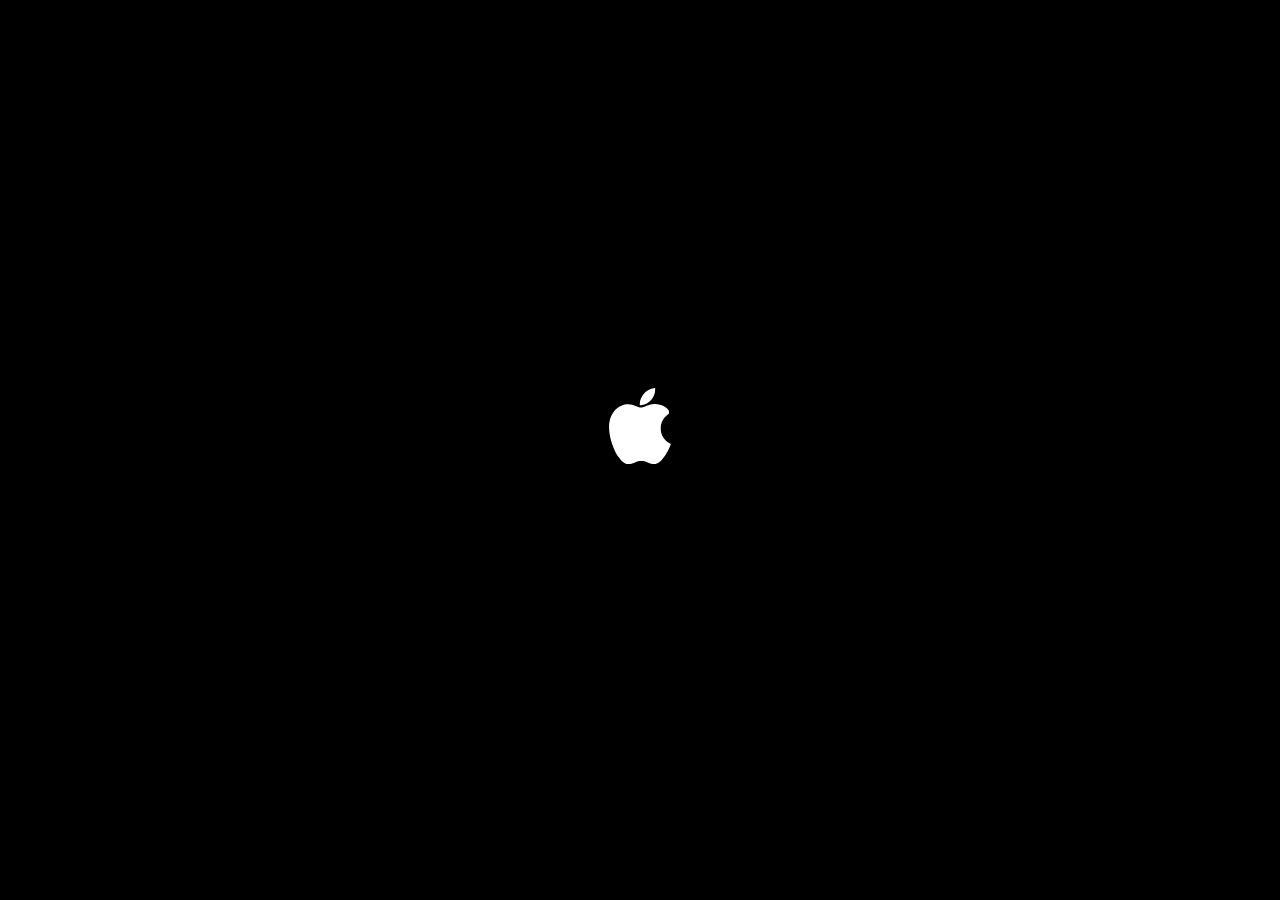
==== commit c930336b: "Add files via upload" ====
--- a/index.html
+++ b/index.html
@@ -494,7 +494,311 @@
 #pwr{position:fixed;inset:0;z-index:5000;background:#000;display:flex;flex-direction:column;align-items:center;justify-content:center;gap:44px;opacity:0;visibility:hidden;pointer-events:none;transition:opacity .9s,visibility .9s}#pwr.on{opacity:1;visibility:visible;pointer-events:auto}
 #pwr .pl,#pwr .pbar,#pwr .pon{display:none}#pwr .pl{width:62px;height:76px;color:#fff}#pwr.boot .pl{display:block}#pwr.boot .pbar{display:block;width:200px;height:4px;border-radius:2px;background:#333;overflow:hidden}.pbar i{display:block;height:100%;width:0;background:#fff}
 #pwr.off .pon{display:block;position:absolute;bottom:10vh;width:46px;height:46px;border-radius:50%;border:1.500px solid #555;background:none;color:#888;font-size:20px}#pwr.off .pon:hover{color:#fff;border-color:#aaa}
-</style></head><body>
+/* ===================== Tier 2: menus ===================== */
+html[data-theme=light]{--fbg:#fff;--fhi:#f3f3f5}html[data-theme=dark]{--fbg:#1e1e20;--fhi:#262628}
+.dd .di:hover:not(.d){background:none;color:inherit}
+.dd .di.on:not(.d){background:var(--ac);color:#fff}.dd .di.on:not(.d) span{opacity:.85}
+.dd.kb .di:hover:not(.on){background:none;color:inherit}
+.dd .di.on.fl:not(.d){background:transparent!important;color:inherit}
+.dd .di em{font-style:normal}
+.dd .di.sb::after{content:"›";position:absolute;right:10px;top:50%;margin:0;padding:0;transform:translateY(-52%);font-size:16px;line-height:1;opacity:.75;width:auto;height:auto;border:0}
+.dd .di.sb{padding-right:26px}
+.dd{outline:none}
+.dd .dh{padding:5px 10px 2px 12px;font-size:11px;font-weight:600;opacity:.5}
+.dd .dr{display:flex;gap:2px;padding:1px 3px 3px}
+.dd .drb{border:0;background:none;color:inherit;border-radius:5px;padding:3px 4px;display:flex;align-items:center;justify-content:center;cursor:default}
+.dd .drb:hover{background:var(--ac);color:#fff}
+.dd.subm{margin-top:0;animation-duration:.1s}
+.dd.gb{min-width:0;padding:6px;margin-top:0}.dd.gb .di{padding-left:10px;padding-right:10px;white-space:nowrap}
+.dd .mic{display:flex;align-items:center;margin:0 7px 0 -12px}
+/* ===================== window system ===================== */
+.win.anim.fast{transition-duration:.28s!important}
+.win.fsw{border-radius:0}
+.win.flying{pointer-events:none}
+.win.tiled .stage{aspect-ratio:auto;flex:1;min-height:0}.win.tiled .disp{object-fit:contain}.win.tiled .rz{display:none}
+.rzh{position:absolute;z-index:40;touch-action:none}
+.rzh.n{top:-3px;left:10px;right:10px;height:7px;cursor:ns-resize}.rzh.s{bottom:-3px;left:10px;right:10px;height:7px;cursor:ns-resize}
+.rzh.e{right:-3px;top:10px;bottom:10px;width:7px;cursor:ew-resize}.rzh.w{left:-3px;top:10px;bottom:10px;width:7px;cursor:ew-resize}
+.rzh.ne{top:-3px;right:-3px;width:14px;height:14px;cursor:nesw-resize}.rzh.sw{bottom:-3px;left:-3px;width:14px;height:14px;cursor:nesw-resize}
+.rzh.nw{top:-3px;left:-3px;width:14px;height:14px;cursor:nwse-resize}.rzh.se{bottom:-3px;right:-3px;width:14px;height:14px;cursor:nwse-resize}
+#snapov{position:fixed;z-index:9000;border-radius:12px;pointer-events:none;opacity:0;background:rgba(255,255,255,.2);border:1.5px solid rgba(255,255,255,.6);backdrop-filter:blur(10px) saturate(1.4);box-shadow:0 0 0 .5px rgba(0,0,0,.25),0 12px 40px rgba(0,0,0,.22);transition:left .28s var(--out),top .28s var(--out),width .28s var(--out),height .28s var(--out),opacity .18s}
+#snapov.on{opacity:1}
+body.rm #snapov{transition:none}
+/* ===================== dock ===================== */
+.mnw{display:flex;align-items:flex-end;justify-content:center;flex:none;height:var(--dk,52px);position:relative}
+.dk.mn{width:var(--tw,64px)!important;flex:none}
+.mnt{position:absolute;inset:0;border-radius:5px;overflow:hidden;background:#fff;box-shadow:0 1px 4px rgba(0,0,0,.45),0 0 0 .5px rgba(0,0,0,.35);pointer-events:none}
+.mnb{position:absolute;right:-5px;bottom:-5px;width:44%;max-width:28px;aspect-ratio:1;z-index:1;filter:drop-shadow(0 1px 2px rgba(0,0,0,.45));pointer-events:none}
+.mnb svg,.mnb img{width:100%;height:100%;display:block}
+.dk.mn.gone .mnt,.dk.mn.gone .mnb{opacity:0}
+.dk.mn::after{display:none}
+body.noind .dk.run::after{display:none}
+/* ===================== desktop ===================== */
+.dicon.fo svg:not(.alb){width:64px;height:64px;display:block;margin:0 auto 4px;filter:drop-shadow(0 2px 3px rgba(0,0,0,.28));pointer-events:none}
+.dicon.fo img:not(.pbi){pointer-events:none}.dicon.fo .alw{display:block;width:64px;height:64px;margin:0 auto 4px;position:relative}
+.dicon.fo .alw>svg:first-child{margin:0;width:100%;height:100%}.alb{position:absolute;right:-3px;bottom:-3px;width:22px;height:22px;filter:drop-shadow(0 1px 2px rgba(0,0,0,.4))}
+.dicon.fo.sel>svg:first-child,.dicon.fo.sel>.alw{background:rgba(255,255,255,.28);border-radius:9px}
+.dicon.fo div{max-width:100px;overflow-wrap:anywhere;line-height:1.25;font-weight:500}
+.dicon.fo.drop{background:rgba(255,255,255,.22);border-radius:10px;outline:1.5px solid rgba(255,255,255,.55)}
+.dicon div.ed,.fil.ed,.fln b.ed{background:#fff!important;color:#000!important;text-shadow:none!important;outline:2px solid var(--ac);border-radius:3px;-webkit-user-select:text;user-select:text;cursor:text;min-width:48px;display:inline-block}
+.band{position:fixed;z-index:9300;border:1px solid rgba(255,255,255,.75);background:rgba(10,132,255,.2);pointer-events:none;border-radius:2px}
+.dghost{position:fixed;z-index:9300;width:64px;height:64px;pointer-events:none;opacity:.88}
+.dg{position:absolute;inset:0}.dg svg,.dg img,.dg .alw{width:100%;height:100%;display:block;object-fit:cover}.dg .alw>svg:first-child{width:100%;height:100%}
+.dgn{position:absolute;right:-8px;top:-8px;min-width:20px;height:20px;border-radius:10px;background:#ff3b30;color:#fff;font:700 12px/20px var(--sf);text-align:center;padding:0 5px}
+/* ===================== Finder ===================== */
+.fwin{flex-direction:row;background:rgba(var(--bg),var(--wa,.92));color:var(--pnt)}
+.fsb{width:200px;flex:none;position:relative;padding:50px 10px 10px;overflow:auto;background:rgba(var(--bg),.55);backdrop-filter:blur(30px) saturate(1.8);border-right:1px solid var(--tbd)}
+.fwin>.tl{position:absolute;left:20px;top:20px;z-index:6}
+.fsg h6{margin:14px 8px 3px;font:600 11px var(--sf);opacity:.5}.fsg h6:first-child{margin-top:0}
+.fsi{display:flex;align-items:center;gap:8px;width:100%;height:28px;padding:0 8px;border:0;border-radius:6px;background:none;color:var(--pnt);font-size:13px;text-align:left;cursor:default}
+.fsi svg{color:var(--ac);flex:none}.fsi span{overflow:hidden;text-overflow:ellipsis;white-space:nowrap}.fsi.on{background:rgba(128,128,128,.24)}.fsi.drop{background:var(--ac);color:#fff}.fsi.drop svg{color:#fff}
+.fmain{flex:1;display:flex;flex-direction:column;min-width:0;background:var(--fbg)}
+.ftb{height:52px;flex:none;display:flex;align-items:center;gap:6px;padding:0 12px 0 10px;background:rgba(var(--bg),var(--wa,.92));border-bottom:1px solid var(--tbd);touch-action:none}
+.fbt{width:28px;height:28px;border:0;border-radius:6px;background:none;color:var(--pnt);display:flex;align-items:center;justify-content:center;padding:0}.fbt:hover:not(:disabled){background:var(--bb)}.fbt:disabled{opacity:.28}
+.ftt{display:flex;align-items:center;gap:7px;font-weight:600;font-size:14px;margin-left:8px;min-width:0}.ftt b{overflow:hidden;text-overflow:ellipsis;white-space:nowrap}.ftm{width:20px;height:20px;display:block;flex:none}.ftm svg{width:100%;height:100%;display:block}
+.fvs{display:flex;background:var(--bb);border-radius:7px;padding:2px;gap:1px}.fvs button{width:30px;height:22px;border:0;background:none;border-radius:5px;color:var(--pnt);display:flex;align-items:center;justify-content:center;padding:0;opacity:.7}
+.fvs button.on{background:#fff;color:#222;opacity:1;box-shadow:0 .5px 1.5px rgba(0,0,0,.25)}[data-theme=dark] .fvs button.on{background:rgba(255,255,255,.28);color:#fff}
+.fsr{display:flex;align-items:center;gap:5px;height:26px;padding:0 8px;border-radius:7px;background:var(--bb);width:150px;color:var(--pg)}.fsr input{flex:1;min-width:0;border:0;background:none;outline:none;color:var(--pnt);font-size:13px;padding:0}
+.fsr input::-webkit-search-cancel-button{display:none}
+.fct{flex:1;overflow:auto;background:var(--fbg);outline:none;position:relative;padding:10px 8px}
+.fct.icon{display:grid;grid-template-columns:repeat(auto-fill,minmax(94px,1fr));grid-auto-rows:min-content;align-content:start;gap:6px 2px}
+.fi{display:flex;flex-direction:column;align-items:center;padding:4px 2px;gap:4px;cursor:default;border-radius:7px}
+.fic{width:58px;height:58px}.fic svg,.fic .alw{width:100%;height:100%;display:block}.fic .alw{position:relative}.fic .alw>svg:first-child{width:100%;height:100%}.fic img{width:100%;height:100%;object-fit:cover;display:block}
+.fi.ph .fic{padding:12px 0}.fi.ph .fic img{border:2px solid #fff;border-radius:3px;box-shadow:0 1px 4px rgba(0,0,0,.4)}
+.fil{font-size:12px;line-height:1.22;text-align:center;max-width:88px;overflow-wrap:anywhere;padding:1px 5px;border-radius:4px;display:-webkit-box;-webkit-line-clamp:2;-webkit-box-orient:vertical;overflow:hidden}
+.fi.sel .fic{background:rgba(128,128,128,.28);border-radius:8px}.fi.sel .fil{background:var(--ac);color:#fff}.fi.drop{background:rgba(10,132,255,.25);outline:1.5px solid var(--ac)}
+.fct.list{display:block;padding:0}
+.flh,.flr{display:grid;grid-template-columns:minmax(150px,2.4fr) 1.4fr .8fr 1.1fr;align-items:center;gap:8px;padding:0 14px}
+.flh{position:sticky;top:0;z-index:2;height:24px;background:var(--fbg);border-bottom:1px solid var(--tbd);font-size:11px;font-weight:600}.flh span{opacity:.6;cursor:default}.flh span.on{opacity:1}.flh i{font-style:normal;margin-left:4px;font-size:9px}
+.flr{height:24px;font-size:12px;cursor:default}.flr:nth-child(even){background:rgba(128,128,128,.07)}.flr>span{overflow:hidden;text-overflow:ellipsis;white-space:nowrap;opacity:.75}
+.fln{display:flex!important;align-items:center;gap:7px;opacity:1!important}.fln b{font-weight:400;overflow:hidden;text-overflow:ellipsis;white-space:nowrap}.fli{width:18px;height:18px;flex:none;display:block}.fli svg,.fli img,.fli .alw{width:100%;height:100%;display:block}.fli .alw{position:relative}.fli .alw>svg:first-child{width:100%;height:100%}.fli .alb{display:none}
+.flr.sel{background:var(--ac)!important;color:#fff}.flr.sel>span{opacity:1}.flr.drop{background:rgba(10,132,255,.3)!important;outline:1.5px solid var(--ac);outline-offset:-1.5px}
+.fwin.dropw .fct{box-shadow:inset 0 0 0 2px var(--ac)}
+.fpb{display:none;flex:none;height:26px;align-items:center;gap:2px;padding:0 10px;border-top:1px solid var(--tbd);font-size:11px;overflow:hidden;background:rgba(var(--bg),var(--wa,.92))}
+.fwin.pbar .fpb{display:flex}.fpb button{display:flex;align-items:center;gap:4px;border:0;background:none;color:var(--pnt);font-size:11px;padding:2px 3px;border-radius:4px;white-space:nowrap}.fpb button:hover{background:var(--bb)}.fpb svg{width:14px;height:14px;display:block}.fpb i{opacity:.4;font-style:normal;font-size:12px}
+.fst{display:none;flex:none;height:22px;align-items:center;justify-content:center;border-top:1px solid var(--tbd);font-size:11px;opacity:.6;background:rgba(var(--bg),var(--wa,.92))}.fwin.sbar .fst{display:flex}
+.fwin .pbtn.fe{height:24px}
+@media(max-width:700px){.fsb{display:none}.fsr{width:110px}.ftb{padding-left:84px}}
+/* ===================== System Settings ===================== */
+#set{width:min(780px,96vw)!important;height:min(620px,calc(100vh - 56px))!important}
+#set .tb{background:linear-gradient(90deg,transparent 215px,var(--pn) 215px)!important}#set .tb b{left:215px!important}
+#set .side{width:215px;padding:8px 10px 12px;overflow:auto;gap:1px}
+#set .side button{height:30px;padding:0 8px;font-size:13px;white-space:nowrap}#set .side button .ico{width:22px;height:22px;border-radius:6px;margin:0 2px 0 0}
+#set .side button span{overflow:hidden;text-overflow:ellipsis}
+#set .side hr{border:0;border-top:1px solid rgba(128,128,128,.26);margin:7px 6px;flex:none}
+#set .side h6{font:600 11px var(--sf);opacity:.5;margin:12px 8px 4px;flex:none}
+.ssrch{display:flex;align-items:center;gap:6px;height:28px;padding:0 8px;border-radius:7px;background:rgba(128,128,128,.18);margin:2px 0 8px;flex:none}
+.ssrch input{flex:1;min-width:0;border:0;background:none;outline:none;color:inherit;font-size:13px;padding:0}.ssrch input::-webkit-search-cancel-button{display:none}
+#set .side .sprof{height:auto;padding:8px;gap:10px;margin-bottom:2px}#set .side .sprof span{display:flex;flex-direction:column;align-items:flex-start;text-align:left;min-width:0}
+.sprof strong{font-size:13px;font-weight:600}.sprof small{font-size:11px;opacity:.6}
+.sav{width:38px;height:38px;border-radius:50%;background:linear-gradient(#b0b5c2,#7d8290);color:#fff;font:600 15px/38px var(--sf);text-align:center;flex:none;display:block}
+.sav.big{width:64px;height:64px;font-size:24px;line-height:64px}
+.snav{position:absolute;left:224px;top:0;height:28px;display:flex;align-items:center;gap:2px;z-index:2}
+.snav button{width:24px;height:22px;border:0;background:none;color:inherit;border-radius:5px;display:flex;align-items:center;justify-content:center;padding:0;opacity:.85}.snav button:hover:not(:disabled){background:rgba(128,128,128,.2)}.snav button:disabled{opacity:.25}
+#set .pane{padding:16px 22px 22px}
+.sr.nv{cursor:default}.sr.nv:hover{filter:brightness(.97)}.chv{font-style:normal;opacity:.45;font-size:20px;line-height:1;margin-left:auto}
+.sr .val{opacity:.62;font-size:13px;text-align:right;margin-left:auto}.sr .btns{display:flex;gap:6px;margin-left:auto}
+.shs{position:absolute;inset:28px 0 0 0;z-index:60;background:rgba(0,0,0,.2);display:flex;justify-content:center;align-items:flex-start}
+.sheet{width:370px;max-width:92%;background:var(--pn);color:var(--pnt);border-radius:0 0 12px 12px;box-shadow:0 14px 44px rgba(0,0,0,.4),0 0 0 .5px rgba(0,0,0,.3);padding:18px 22px 16px;animation:shin .3s var(--out)}
+.sheet.out{animation:shout .16s ease-in forwards}@keyframes shin{from{transform:translateY(-105%)}to{transform:none}}@keyframes shout{to{transform:translateY(-105%)}}
+.sheet h5{margin:0 0 6px;font-size:14px;font-weight:700}.shb label{display:block;font-size:12px;margin:9px 0 0}
+.shb input{display:block;width:100%;margin-top:4px;height:26px;border-radius:6px;border:1px solid var(--pnb);background:var(--card,#fff);color:inherit;padding:0 8px;font-size:13px;outline:none}.shb input:focus{border-color:var(--ac);box-shadow:0 0 0 3px color-mix(in srgb,var(--ac) 35%,transparent)}
+.shm{color:#ff453a;font-size:12px;min-height:16px;margin:8px 0 0}.shf{display:flex;justify-content:flex-end;gap:8px;margin-top:8px}
+.bigbat{text-align:center;padding:14px 0 6px}.bigbat b{font-size:38px;font-weight:600;display:block}.bigbat span{opacity:.65;font-size:13px}
+.bbar{height:8px;border-radius:4px;background:rgba(128,128,128,.25);margin:14px auto 6px;max-width:340px;overflow:hidden}.bbar i{display:block;height:100%;background:var(--ac);border-radius:4px}
+.abhero{text-align:center;padding:10px 0 16px}.abhero svg{width:96px;height:96px;display:block;margin:0 auto 6px}.abhero b{font-size:26px;display:block;font-weight:600}.abhero span{opacity:.6}
+.ucard{display:flex;gap:14px;align-items:center;padding:6px 0 14px}.ucard input{font:600 18px var(--sf);border:0;background:none;color:inherit;outline:none;border-bottom:1px solid transparent;display:block;width:260px;padding:0}.ucard input:focus{border-bottom-color:var(--ac)}.ucard small{opacity:.6;font-size:12px}
+#brt{position:fixed;inset:0;background:#000;pointer-events:none;z-index:9990;opacity:0;transition:opacity .2s}
+body.nobat #bat{display:none!important}
+body.sbalways *{scrollbar-width:auto!important}
+html[data-theme=light] body.rt{--mbbg:rgb(236,236,240);--ddbg:rgb(242,242,246)}html[data-theme=dark] body.rt{--mbbg:rgb(44,44,48);--ddbg:rgb(52,52,56)}
+body.rt :is(#dock,#mb,.dd,#cc,#sl,.fsb,.win,#set){backdrop-filter:none!important;-webkit-backdrop-filter:none!important}
+body.rt #dock{background:#cfd0d8}html[data-theme=dark] body.rt #dock{background:#3a3a3e}
+#ssHost .sssel{display:grid;grid-template-columns:repeat(3,1fr);gap:14px;padding:6px 0 12px}
+.sst{border:0;background:none;color:inherit;display:flex;flex-direction:column;align-items:center;gap:6px;font-size:12px;padding:0}.sst canvas,.sst .stp{width:100%;aspect-ratio:16/10;border-radius:8px;display:block;background:#000;border:2px solid transparent;box-sizing:border-box}.sst.on canvas,.sst.on .stp{border-color:var(--ac)}.sst.on span{font-weight:600}
+
+#set .side [data-p=cm],#set .side [data-p=gn]{margin-top:0}
+/* ===================== lock screen, login window, boot, screen saver ===================== */
+#lk{background:#10141c}
+#lk .lkbg{position:absolute;inset:0;width:auto;height:auto;background-size:cover;background-position:center;transition:filter .55s,transform .7s var(--out)}
+#lk .lkbg::after{content:"";position:absolute;inset:0;background:linear-gradient(rgba(0,0,0,.14),rgba(0,0,0,.3))}
+#lk.fo .lkbg{filter:blur(18px) saturate(1.2);transform:scale(1.06)}
+#lk.noclk .lkd,#lk.noclk .lkt{display:none}
+#lk .lku{bottom:9vh;gap:7px}#lk.login .lku{bottom:19vh}
+#lk .lkav{width:76px;height:76px;font-size:28px;line-height:76px;box-shadow:0 0 0 1.5px rgba(255,255,255,.55),0 6px 22px rgba(0,0,0,.35)}
+#lk .lkn{font-size:15px;font-weight:600;text-shadow:0 1px 5px rgba(0,0,0,.45)}
+.lkf{position:relative;display:block;margin-top:2px}
+#lk .lku input{width:210px;height:30px;border-radius:15px;font-size:14px;padding:0 36px 0 14px;background:rgba(255,255,255,.26);color:#fff;letter-spacing:.04em}#lk .lku input::placeholder{letter-spacing:0}
+.lkgo{position:absolute;right:4px;top:4px;width:22px;height:22px;border-radius:50%;border:0;background:rgba(255,255,255,.4);color:#fff;opacity:0;pointer-events:none;transition:opacity .15s;display:flex;align-items:center;justify-content:center;padding:0}.lkgo.on{opacity:1;pointer-events:auto}
+.lkh{min-height:16px;font-size:12px;text-shadow:0 1px 4px rgba(0,0,0,.55);opacity:.95}
+.lkb{position:absolute;bottom:4vh;left:0;right:0;display:none;justify-content:center;gap:40px}#lk.login .lkb{display:flex}
+.lkb button{background:none;border:0;color:#fff;display:flex;flex-direction:column;align-items:center;gap:7px;font-size:12px;text-shadow:0 1px 4px rgba(0,0,0,.55)}
+.lkb i{width:46px;height:46px;border-radius:50%;background:rgba(255,255,255,.22);backdrop-filter:blur(14px);display:flex;align-items:center;justify-content:center}.lkb button:hover i{background:rgba(255,255,255,.36)}
+#lk.on .lku,#lk.on .lkt,#lk.on .lkd{animation:lkin .6s var(--out)}@keyframes lkin{from{opacity:0;transform:translateY(8px)}}
+#lk.on .lku{animation-name:lkin2}@keyframes lkin2{from{opacity:0}}
+#pwr .pl{transition:opacity .8s}
+#scrsv{position:fixed;inset:0;z-index:3500;background:#000;opacity:0;transition:opacity 1.2s ease;cursor:none}#scrsv.on{opacity:1}#scrsv canvas{width:100%;height:100%;display:block}
+.ssc{position:absolute;left:5vw;bottom:9vh;color:#fff;text-shadow:0 2px 30px rgba(0,0,0,.45)}.ssc small{display:block;font:600 clamp(15px,2vw,24px) var(--sf);opacity:.85}.ssc b{display:block;font:700 clamp(64px,10vw,140px)/1 var(--sf);letter-spacing:-.02em;font-variant-numeric:tabular-nums}
+#doff{position:fixed;inset:0;z-index:3600;background:#000;opacity:0;visibility:hidden;pointer-events:none;cursor:none;transition:opacity .6s,visibility .6s}#doff.on{opacity:1;visibility:visible;pointer-events:auto}
+.sst .stp.rnd{display:flex;align-items:center;justify-content:center;background:#1c1c1e;color:#fff;font-size:34px}
+body.rm #scrsv,body.rm #doff{transition-duration:.01s}
+/* ===================== unified toolbars + Safari ===================== */
+.utb{height:52px;flex:none;display:flex;align-items:center;gap:6px;padding:0 12px 0 84px;position:relative;background:rgba(var(--bg),var(--wa,.92));border-bottom:1px solid var(--tbd);touch-action:none}
+.utb .tl{position:absolute;left:20px;top:20px}
+.sbt{width:30px;height:28px;border:0;border-radius:6px;background:none;color:var(--pnt);display:flex;align-items:center;justify-content:center;padding:0;opacity:.82;flex:none}.sbt:hover:not(:disabled){background:var(--bb)}.sbt:disabled{opacity:.25}.sbt.on{background:rgba(128,128,128,.22)}
+.sbg{display:flex;flex:none}
+.swin{background:rgba(var(--bg),var(--wa,.92));color:var(--pnt)}
+.sfield{position:relative;flex:1;max-width:640px;margin:0 auto;height:30px;border-radius:8px;background:var(--bb);display:flex;align-items:center}
+.sprog{position:absolute;left:0;top:0;bottom:0;width:0;background:color-mix(in srgb,var(--ac) 30%,transparent);border-radius:8px;pointer-events:none;opacity:0}
+.sin{flex:1;min-width:0;height:100%;border:0;background:none;outline:none;color:var(--pnt);font-size:13px;padding:0 34px 0 14px;text-align:left;position:relative}.sin.ctr{text-align:center;padding-left:34px}
+.sin::placeholder{color:var(--pg)}
+.slk{position:absolute;left:11px;top:0;bottom:0;display:none;align-items:center;opacity:.6;pointer-events:none}.sfield.ext .slk{display:flex}.sfield.fo .slk{display:none}
+.sfield.fo{box-shadow:0 0 0 3px color-mix(in srgb,var(--ac) 42%,transparent);background:rgba(var(--bg),1)}
+.srl{position:absolute;right:3px;top:2px;width:26px;height:26px;border:0;border-radius:6px;background:none;color:var(--pnt);display:flex;align-items:center;justify-content:center;padding:0;opacity:.7}.srl:hover{background:rgba(128,128,128,.2)}.sfield.fo .srl{display:none}
+.ssg{position:absolute;top:36px;left:0;right:0;z-index:60;background:var(--ddbg);color:var(--ddt);border-radius:10px;box-shadow:0 0 0 .5px rgba(0,0,0,.35),0 14px 40px rgba(0,0,0,.35);padding:5px;backdrop-filter:blur(30px) saturate(1.8)}
+.sgr{display:flex;align-items:center;gap:9px;padding:5px 8px;border-radius:6px;font-size:13px;min-width:0}.sgr .sgt{overflow:hidden;text-overflow:ellipsis;white-space:nowrap}.sgr.on{background:var(--ac);color:#fff}.sgr small{opacity:.55;margin-left:4px;white-space:nowrap}.sgr em{margin-left:auto;font-style:normal;opacity:.5;font-size:11px;flex:none}
+.sgi{width:16px;height:16px;display:flex;align-items:center;justify-content:center;opacity:.7;flex:none}
+.fav{width:16px;height:16px;border-radius:4px;color:#fff;font:700 10px/16px var(--sf);text-align:center;display:inline-block;flex:none;font-style:normal}
+.fav.big{width:60px;height:60px;border-radius:14px;font-size:28px;line-height:60px;box-shadow:0 1px 4px rgba(0,0,0,.25)}.fav.huge{width:56px;height:56px;border-radius:13px;font-size:26px;line-height:56px}
+.stabs{height:30px;flex:none;display:flex;align-items:center;gap:2px;padding:0 6px;background:rgba(var(--bg),var(--wa,.92));border-bottom:1px solid var(--tbd);touch-action:none}.stabs[hidden]{display:none}
+.stb{flex:1 1 0;max-width:240px;min-width:56px;height:24px;border-radius:6px;display:flex;align-items:center;gap:6px;padding:0 8px;font-size:12px;position:relative;cursor:default}.stb.on{background:rgba(128,128,128,.24)}.stb:hover:not(.on){background:rgba(128,128,128,.12)}
+.stt{flex:1;overflow:hidden;text-overflow:ellipsis;white-space:nowrap;text-align:center;min-width:0}.stf{display:flex;align-items:center;flex:none}
+.stx{position:absolute;left:4px;top:4px;width:16px;height:16px;border:0;border-radius:4px;background:rgba(128,128,128,.3);color:inherit;opacity:0;display:flex;align-items:center;justify-content:center;padding:0}.stb:hover .stx{opacity:1}
+.stb.pin{flex:none;width:46px;min-width:0}.stb.pin .stt,.stb.pin .stx{display:none}
+.sta{width:24px;height:24px;border:0;background:none;color:inherit;border-radius:6px;opacity:.7;display:flex;align-items:center;justify-content:center;padding:0;flex:none}.sta:hover{background:var(--bb)}
+.sbody{flex:1;display:flex;min-height:0;position:relative}
+.sside{width:232px;flex:none;background:rgba(var(--bg),.55);backdrop-filter:blur(30px) saturate(1.8);border-right:1px solid var(--tbd);display:flex;flex-direction:column;padding:10px}.sside[hidden]{display:none}
+.sseg{display:flex;background:var(--bb);border-radius:7px;padding:2px;gap:1px;margin-bottom:10px}.sseg button{flex:1;height:22px;border:0;background:none;color:inherit;border-radius:5px;display:flex;align-items:center;justify-content:center;opacity:.7}.sseg button.on{background:#fff;color:#222;opacity:1;box-shadow:0 .5px 1.5px rgba(0,0,0,.25)}[data-theme=dark] .sseg button.on{background:rgba(255,255,255,.28);color:#fff}
+.slist{flex:1;overflow:auto}.sli{display:flex;align-items:center;gap:8px;width:100%;height:28px;padding:0 6px;border:0;border-radius:6px;background:none;color:inherit;font-size:13px;text-align:left}.sli:hover{background:rgba(128,128,128,.18)}.sli span{overflow:hidden;text-overflow:ellipsis;white-space:nowrap}
+.sempty{opacity:.55;font-size:12px;padding:8px;margin:0;line-height:1.4}
+.spage{flex:1;position:relative;background:var(--fbg);min-width:0;overflow:hidden}
+.spage>*{position:absolute;inset:0}.spage>[hidden]{display:none}
+.sfw{display:flex;flex-direction:column}.sfw iframe{flex:1;border:0;width:100%;min-height:0;background:#fff}
+.sblank{background:var(--fbg)}
+.sban{display:flex;align-items:center;gap:10px;padding:6px 12px;font-size:12px;background:rgba(255,204,0,.2);border-bottom:1px solid var(--tbd);flex:none}.sban span{flex:1}.sban button{border:0;border-radius:6px;padding:3px 9px;font-size:12px;background:var(--bb);color:inherit}.sban button[data-b=x]{padding:3px 5px;background:none}
+.sstart{overflow:auto;background:var(--fhi)}.ssc2{max-width:720px;margin:0 auto;padding:44px 28px}.ssc2 h3{font:600 20px var(--sf);margin:26px 0 14px}.ssc2 h3:first-child{margin-top:0}
+.sfavs{display:grid;grid-template-columns:repeat(auto-fill,minmax(96px,1fr));gap:20px 14px}.sfv{border:0;background:none;color:inherit;display:flex;flex-direction:column;align-items:center;gap:8px;font-size:12px;padding:0}.sfv span{max-width:92px;overflow:hidden;text-overflow:ellipsis;white-space:nowrap}
+.srlc{display:grid;grid-template-columns:repeat(auto-fill,minmax(200px,1fr));gap:14px}.src{border:0;border-radius:12px;background:var(--fbg);color:inherit;text-align:left;padding:12px;display:flex;flex-direction:column;gap:6px;box-shadow:0 0 0 .5px rgba(0,0,0,.12)}.src b{font-size:13px;display:-webkit-box;-webkit-line-clamp:2;-webkit-box-orient:vertical;overflow:hidden}.src small{opacity:.55}.srt{height:46px;display:flex;align-items:center}.srt .fav{width:32px;height:32px;font-size:16px;line-height:32px;border-radius:8px}
+.sblk{display:flex;flex-direction:column;align-items:center;justify-content:center;gap:8px;text-align:center;padding:30px;background:var(--fhi)}.sblk h2{margin:6px 0 0;font:600 22px var(--sf)}.sblk p{max-width:420px;opacity:.7;margin:0;line-height:1.45}.sbb{display:flex;gap:10px;margin-top:14px}.sbi .fav{width:72px;height:72px;font-size:34px;line-height:72px;border-radius:17px}
+.shist{overflow:auto;padding:26px 36px;background:var(--fbg)}.shh{display:flex;align-items:center;gap:14px;margin-bottom:10px}.shh h2{margin:0;font:700 24px var(--sf);flex:1}.shh input{height:26px;border-radius:7px;border:0;background:var(--bb);color:inherit;padding:0 10px;outline:none;width:200px}
+.shist h4{margin:18px 0 6px;font-size:13px;opacity:.6}.shr{display:flex;align-items:center;gap:10px;width:100%;border:0;background:none;color:inherit;padding:5px 6px;border-radius:6px;text-align:left;font-size:13px}.shr:hover{background:rgba(128,128,128,.14)}.shtm{width:64px;opacity:.5;font-size:12px;flex:none}.shr b{font-weight:400;overflow:hidden;text-overflow:ellipsis;white-space:nowrap}.shr small{opacity:.5;margin-left:auto;padding-left:10px;white-space:nowrap}
+.sov{position:absolute;inset:0;z-index:30;background:rgba(var(--bg),.88);backdrop-filter:blur(30px) saturate(1.6);overflow:auto;padding:26px}.sov[hidden]{display:none}
+.sog{display:grid;grid-template-columns:repeat(auto-fill,minmax(210px,1fr));gap:22px}.soc{border-radius:12px;background:var(--pn);box-shadow:0 0 0 .5px rgba(0,0,0,.2),0 6px 18px rgba(0,0,0,.18);overflow:hidden;border:2px solid transparent;aspect-ratio:4/3;display:flex;flex-direction:column;cursor:default;padding:0;color:inherit}.soc.on{border-color:var(--ac)}
+.soh{display:flex;align-items:center;gap:7px;padding:7px 8px;font-size:12px;flex:none;border-bottom:1px solid var(--tbd)}.soh b{flex:1;overflow:hidden;text-overflow:ellipsis;white-space:nowrap;font-weight:500}.soh button{border:0;background:rgba(128,128,128,.25);width:18px;height:18px;border-radius:9px;color:inherit;display:flex;align-items:center;justify-content:center;padding:0;opacity:.8}
+.sop{flex:1;display:flex;align-items:center;justify-content:center}.sost{display:flex;flex-direction:column;align-items:center;gap:8px;opacity:.85;font-size:12px}
+.sonew{align-items:center;justify-content:center;background:rgba(128,128,128,.14);box-shadow:none;border:2px dashed rgba(128,128,128,.4);opacity:.7}
+/* ===================== Music ===================== */
+.mwin{background:rgba(var(--bg),var(--wa,.92));color:var(--pnt)}
+.mtr{display:flex;align-items:center;gap:1px;flex:none}.sbt.big{width:36px}.sbt.on{color:var(--ac)}.sbt{position:relative}
+.sbt[data-m=one]::after{content:"1";position:absolute;right:3px;bottom:2px;font:700 8px var(--sf);color:var(--ac)}
+.mlcd{flex:1;max-width:470px;min-width:190px;height:40px;margin:0 auto;border-radius:7px;background:var(--bb);position:relative;display:flex;align-items:center;gap:9px;padding:0 10px 4px 0;overflow:hidden}
+.mla{width:40px;height:40px;flex:none;background-size:cover;background-position:center;display:flex;align-items:center;justify-content:center;color:#fff}.mlcd:not(.on) .mla{display:none}
+.mlt{flex:1;min-width:0;text-align:center;font-size:12px;line-height:1.25;padding-left:10px}.mlt b{display:block;font-weight:600;white-space:nowrap;overflow:hidden;text-overflow:ellipsis}.mlt span{display:block;opacity:.62;white-space:nowrap;overflow:hidden;text-overflow:ellipsis}
+.mpr{position:absolute;left:0;right:0;bottom:0;height:5px;background:rgba(128,128,128,.22)}.mpr i{display:block;height:100%;background:rgba(128,128,128,.85);transition:width .25s linear}
+.mel,.mrm{position:absolute;bottom:7px;font-size:9px;opacity:.5;font-variant-numeric:tabular-nums}.mel{left:46px}.mrm{right:8px}.mlcd:not(.on) .mel,.mlcd:not(.on) .mrm{display:none}
+.mvol{display:flex;align-items:center;gap:6px;width:112px;flex:none;opacity:.85}.mvol input{flex:1;min-width:0;accent-color:var(--ac)}
+.mse{width:140px}
+.mbody{flex:1;display:flex;min-height:0;position:relative}
+.msd{width:200px;flex:none;background:rgba(var(--bg),.55);backdrop-filter:blur(30px) saturate(1.8);border-right:1px solid var(--tbd);padding:12px 10px;overflow:auto}
+.msd h6{margin:12px 8px 4px;font:600 11px var(--sf);opacity:.5}.msd h6:first-child{margin-top:0}
+.msi{display:flex;align-items:center;gap:9px;width:100%;height:28px;padding:0 8px;border:0;border-radius:6px;background:none;color:inherit;font-size:13px;text-align:left}.msi svg{color:var(--ac);flex:none}.msi span{overflow:hidden;text-overflow:ellipsis;white-space:nowrap}.msi.on{background:rgba(128,128,128,.24)}.mnew{opacity:.7}
+.mmain{flex:1;min-width:0;overflow:auto;background:var(--fbg);position:relative}
+.mpad{padding:18px 22px 26px}.mpad.nopad{padding:0}.mh1{font:700 24px var(--sf);margin:0 0 14px}.mh2{font:700 18px var(--sf);margin:24px 0 6px}
+.mhd,.mrow{display:grid;grid-template-columns:minmax(170px,2.4fr) 52px 1.4fr 1.4fr 1fr 44px;gap:10px;align-items:center;padding:0 16px}
+.mhd{position:sticky;top:0;background:var(--fbg);height:26px;border-bottom:1px solid var(--tbd);font-size:11px;font-weight:600;z-index:2}.mhd span{opacity:.6;cursor:default}.mhd span.on{opacity:1}.mhd i{font-style:normal;margin-left:4px;font-size:9px}
+.mpad .mhd,.mpad .mrow{padding:0 8px}.mpad .mhd{top:-18px}
+.mrow{height:36px;font-size:12px;cursor:default;user-select:none}.mrow:nth-child(even){background:rgba(128,128,128,.07)}.mrow.pl{color:var(--ac)}.mrow.pl b{font-weight:600}
+.mrow>span:not(.mtt){overflow:hidden;text-overflow:ellipsis;white-space:nowrap;opacity:.8}.mrow .n{text-align:right}
+.mtt{display:flex;align-items:center;gap:10px;min-width:0}.mtt b{font-weight:400;overflow:hidden;text-overflow:ellipsis;white-space:nowrap}.mpi{display:none}.mno{width:26px;text-align:center;font-style:normal;opacity:.6;flex:none}
+.mart{width:28px;height:28px;border-radius:4px;background-size:cover;background-position:center;flex:none;display:flex;align-items:center;justify-content:center;color:#fff;font-style:normal;box-shadow:0 0 0 .5px rgba(0,0,0,.2)}.mart.lg{width:100%;height:auto;aspect-ratio:1;border-radius:7px;box-shadow:0 2px 10px rgba(0,0,0,.22)}
+.mgrid{display:grid;grid-template-columns:repeat(auto-fill,minmax(150px,1fr));gap:22px 18px}
+.mal2{border:0;background:none;color:inherit;text-align:left;padding:0;display:flex;flex-direction:column;gap:2px;min-width:0}.mal2 b{font-size:12px;font-weight:600;margin-top:7px;overflow:hidden;text-overflow:ellipsis;white-space:nowrap}.mal2 small{opacity:.6;font-size:12px;overflow:hidden;text-overflow:ellipsis;white-space:nowrap}
+.marl{display:flex;flex-direction:column}.mari{display:flex;align-items:center;gap:12px;border:0;background:none;color:inherit;padding:8px 6px;border-bottom:1px solid var(--tbd);text-align:left;font-size:14px}.mari .mart{width:44px;height:44px;border-radius:50%}.mari b{font-weight:500}.mari small{margin-left:auto;opacity:.6;font-size:12px}
+.mhead{display:flex;gap:24px;margin-bottom:18px}.mhead .mart{width:200px;height:200px;flex:none}.mhead h2{font:700 22px var(--sf);margin:8px 0 2px}.mhead h3{font:400 18px var(--sf);color:var(--ac);margin:0 0 4px}.mhead p{opacity:.6;font-size:12px;margin:0 0 14px}.mhb{display:flex;gap:8px}
+.mempty{display:flex;flex-direction:column;align-items:center;justify-content:center;text-align:center;height:100%;gap:8px;padding:30px}.mempty svg{opacity:.3}.mempty h2{margin:8px 0 0;font:600 20px var(--sf)}.mempty p{max-width:340px;opacity:.65;margin:0;line-height:1.45}.mebb{display:flex;gap:10px;margin-top:12px}
+.mq{width:260px;flex:none;border-left:1px solid var(--tbd);background:rgba(var(--bg),.6);padding:12px;overflow:auto}.mq[hidden]{display:none}.mq h4{margin:0 0 6px;font:700 16px var(--sf)}.mq h6{margin:12px 0 4px;font:600 11px var(--sf);opacity:.5}
+.mqr{display:flex;gap:9px;align-items:center;padding:4px;border-radius:6px}.mqr.on{background:rgba(128,128,128,.2)}.mqr .mart{width:36px;height:36px}.mqr span{min-width:0}.mqr b{display:block;font-size:12px;overflow:hidden;text-overflow:ellipsis;white-space:nowrap}.mqr small{opacity:.6;font-size:11px}
+.mbusy{position:absolute;left:50%;bottom:22px;transform:translateX(-50%);background:var(--ddbg);color:var(--ddt);padding:9px 18px;border-radius:10px;box-shadow:0 8px 28px rgba(0,0,0,.3);font-size:12px;z-index:50}.mbusy[hidden]{display:none}
+.mwin.mdrop .mmain{box-shadow:inset 0 0 0 3px var(--ac)}
+@media(max-width:760px){.msd{display:none}.mvol{display:none}}
+/* ===================== small screens + alias badge ===================== */
+.swin,.mwin,.fwin{overflow:clip}
+svg.alb{position:absolute!important;right:-3px!important;bottom:-3px!important;width:22px!important;height:22px!important;margin:0!important}
+.fli svg.alb{display:none!important}.dg svg.alb{width:20px!important;height:20px!important}
+@media(max-width:700px){
+ .utb{padding-left:78px;gap:4px;padding-right:8px}
+ .swin .sbt[data-a=side],.swin .sbg,.swin .sbt[data-a=share],.swin .sbt[data-a=new]{display:none}
+ .sfield{min-width:0}.sside{display:none}
+ .mwin .mse,.mwin [data-a=queue],.mwin .mvol{display:none}.mlcd{min-width:0}.mq{display:none}
+ .mhd,.mrow{grid-template-columns:minmax(120px,2fr) 44px 1.2fr}.mhd span:nth-child(n+4),.mrow>span:nth-child(n+4){display:none}
+ .mhead{flex-direction:column}.mhead .mart{width:140px;height:140px}
+ .ssc2{padding:28px 16px}.sfavs{grid-template-columns:repeat(auto-fill,minmax(80px,1fr))}
+ .ftb .fsr{display:none}
+}
+
+@media(max-width:700px){#set .tb{background:none!important}#set .tb b{left:0!important;right:0;text-align:center}#set .side{width:100%}#set:not(.inpane) .sbody .pane{display:none!important}#set.inpane .side{display:none}.snav{left:84px}}
+
+body.lpm #batFill{fill:#ffd60a!important}.dd .dh.bt{padding:3px 14px;font-size:13px;white-space:nowrap}.dd .dh.bt.g{opacity:.6;font-size:12px}.dd .dh.bt.s{font-weight:600}@keyframes ddin2{from{opacity:0}}@keyframes ddout2{to{opacity:0}}
+.dd{animation:ddin2 .1s ease-out}.dd.out{animation:ddout2 .17s ease-out forwards;pointer-events:none}
+.mi{transition:background-color .17s ease-out}.mi.on,.dd .di{transition:none}
+#cc{display:block!important;visibility:hidden;opacity:0;filter:blur(8px);pointer-events:none;transition:opacity .17s ease-out,filter .17s ease-out,visibility 0s .17s}
+#cc.on{visibility:visible;opacity:1;filter:none;pointer-events:auto;transition:opacity .1s ease-out,filter .1s ease-out,visibility 0s}/* Liquid Glass material (Tahoe look): rim light, specular edge, extra saturation; Control Center = floating glass tiles */
+:root{--lgr:inset 0 0 0 .5px rgba(255,255,255,.3),inset 1.5px 1.5px 1px -1px rgba(255,255,255,.55),inset -1px -1px 1px -1px rgba(255,255,255,.25)}
+.dd{backdrop-filter:blur(28px) saturate(1.9) brightness(1.05);box-shadow:0 0 0 .5px rgba(0,0,0,.3),var(--lgr),0 12px 32px rgba(0,0,0,.32)}
+#dock{backdrop-filter:blur(26px) saturate(1.9) brightness(1.06);box-shadow:0 0 0 .5px rgba(0,0,0,.25),var(--lgr),0 8px 24px rgba(0,0,0,.3)}
+#cc{background:none;backdrop-filter:none;box-shadow:none}
+#cc .ct,#cc .cs,#cc .np{backdrop-filter:blur(26px) saturate(1.9) brightness(1.06);box-shadow:0 0 0 .5px rgba(0,0,0,.25),var(--lgr),0 6px 18px rgba(0,0,0,.18)}/* Widgets: Liquid Glass material, lift on drag, gliding drop placeholder, glass edit badges, smoother controls */
+#wgl .wg{backdrop-filter:blur(30px) saturate(1.9) brightness(1.05);-webkit-backdrop-filter:blur(30px) saturate(1.9) brightness(1.05);box-shadow:0 0 0 .5px var(--wr),var(--lgr),0 8px 26px rgba(0,0,0,.24);transition:left .22s cubic-bezier(.2,.8,.2,1),top .22s cubic-bezier(.2,.8,.2,1),opacity .2s,transform .2s cubic-bezier(.2,.8,.2,1),box-shadow .2s}
+#wgl .wg.drag{transform:scale(1.04);transition:transform .18s cubic-bezier(.2,.8,.2,1),box-shadow .18s;box-shadow:0 0 0 .5px var(--wr),var(--lgr),0 22px 50px rgba(0,0,0,.42)}
+#wgs{border:0;background:rgba(255,255,255,.16);box-shadow:inset 0 0 0 1.5px rgba(255,255,255,.4);transition:left .2s cubic-bezier(.2,.8,.2,1),top .2s cubic-bezier(.2,.8,.2,1),width .2s,height .2s,background-color .15s}
+#wgs.bad{box-shadow:inset 0 0 0 1.5px #ff453a}
+.wgx,.wgg{background:rgba(60,60,64,.72);backdrop-filter:blur(10px);box-shadow:inset 0 0 0 .5px rgba(255,255,255,.3),0 1px 4px rgba(0,0,0,.35);transition:transform .12s,background-color .15s}
+.wgx:hover,.wgg:hover{transform:scale(1.12);background:rgba(80,80,86,.85)}.wgx:active,.wgg:active{transform:scale(.92)}
+#wgl.edit .wgx,#wgl.edit .wgg{animation:wbd .22s cubic-bezier(.3,1.4,.5,1)}
+@keyframes wbd{from{opacity:0;transform:scale(.5)}}
+.msbar i{transition:width .3s linear}
+.tm,.tmt,.dig,.wg .n{font-variant-numeric:tabular-nums}
+.wb,.wpill{transition:transform .12s,background-color .15s,color .15s,filter .15s}.wb:active{transform:scale(.9)}#wgl.glx .wg{backdrop-filter:none!important;-webkit-backdrop-filter:none!important}#wgl .wg>.wgb{z-index:3}.msgw{--bc:#0a7cff;--rc:color-mix(in srgb,rgb(var(--bg)) 78%,#8e8e93);display:flex;flex-direction:row;background:rgba(var(--bg),var(--wa,.92));color:var(--pnt)}
+.mgs{width:270px;flex:none;display:flex;flex-direction:column;background:rgba(var(--bg),.55);backdrop-filter:blur(30px) saturate(1.8);border-right:1px solid var(--tbd)}
+.mgs .utb{background:none;border:0;justify-content:flex-end}
+.mgb{all:unset;width:28px;height:28px;border-radius:7px;display:grid;place-items:center;color:var(--pg)}.mgb:hover{background:var(--bb)}
+.mgq{width:auto;margin:0 12px 8px}.mgq input{all:unset;flex:1;min-width:0;color:var(--pnt)}
+.mgpn{display:grid;grid-template-columns:repeat(3,1fr);gap:10px 4px;padding:2px 10px 10px}.mgpn[hidden]{display:none}
+.mgp{display:flex;flex-direction:column;align-items:center;gap:4px;font-size:11px;min-width:0}.mgp small{max-width:100%;overflow:hidden;text-overflow:ellipsis;white-space:nowrap}.mgp .mga{transition:box-shadow .15s}.mgp.on .mga{box-shadow:0 0 0 3px rgb(var(--bg)),0 0 0 5px var(--accent,#0a84ff)}
+.mgl{flex:1;overflow:auto;padding:0 8px 8px}
+.mgr{display:flex;gap:10px;align-items:center;padding:8px 10px;border-radius:10px}.mgr.on{background:var(--accent,#0a84ff);color:#fff}.mgr.on small,.mgr.on span{opacity:.8}
+.mgx{flex:1;min-width:0;display:grid;grid-template-columns:1fr auto;column-gap:6px}.mgx b{font-weight:600;white-space:nowrap;overflow:hidden;text-overflow:ellipsis}.mgx small{opacity:.55;font-size:11px;align-self:center}.mgx span{grid-column:1/3;opacity:.6;font-size:12px;white-space:nowrap;overflow:hidden;text-overflow:ellipsis}
+.mga{display:grid;place-items:center;border-radius:50%;flex:none;font-style:normal;font-weight:600;color:#fff;background:linear-gradient(hsl(var(--h) 55% 64%),hsl(var(--h) 55% 46%))}
+.mgc{position:relative;flex:1;min-width:0;display:flex;flex-direction:column}.mgc.drop::after{content:"";position:absolute;inset:6px;border:2px dashed var(--accent,#0a84ff);border-radius:12px;pointer-events:none}
+.mgh{height:52px;flex:none;display:flex;align-items:center;justify-content:center;gap:10px;border-bottom:1px solid var(--tbd);padding:0 14px;touch-action:none}
+.mgn{display:flex;align-items:center;gap:8px;font-weight:600}.msgw.nm .mgn{display:none}
+.mgto{display:flex;gap:6px;flex:1}.mgto[hidden]{display:none}.mgto span{opacity:.55}.mgto input{all:unset;flex:1;color:var(--pnt)}
+.mgm{flex:1;overflow:auto;padding:16px 18px 8px;display:flex;flex-direction:column;gap:2px}.mgm.sw{animation:mgsw .18s ease-out}@keyframes mgsw{from{opacity:0}}
+.mgd{align-self:center;font-size:11px;opacity:.55;margin:10px 0 6px}.mgd b{font-weight:600}
+.mgbb{--c:var(--rc);position:relative;max-width:68%;padding:7px 12px;border-radius:18px;line-height:1.3;font-size:13.5px;word-wrap:break-word;user-select:text;background:var(--c);color:var(--pnt)}
+.mgbb.me{--c:var(--bc);align-self:flex-end;color:#fff;transform-origin:100% 100%}.mgbb.th{align-self:flex-start;transform-origin:0 100%}.mgbb a{color:inherit;text-decoration:underline}
+.mgbb.hr{margin-top:12px}.mgbb.tl2{margin-bottom:6px}
+.mgbb.tl2::before{content:"";position:absolute;bottom:0;width:22px;height:20px;background:var(--c)}
+.mgbb.me.tl2{border-bottom-right-radius:0}.mgbb.me.tl2::before{right:-10px;-webkit-mask:linear-gradient(#000,#000) 0 0/12px 100% no-repeat,radial-gradient(circle at 100% 0,transparent 9.5px,#000 10px) 12px 10px/10px 10px no-repeat;mask:linear-gradient(#000,#000) 0 0/12px 100% no-repeat,radial-gradient(circle at 100% 0,transparent 9.5px,#000 10px) 12px 10px/10px 10px no-repeat}
+.mgbb.th.tl2{border-bottom-left-radius:0}.mgbb.th.tl2::before{left:-10px;-webkit-mask:linear-gradient(#000,#000) 100% 0/12px 100% no-repeat,radial-gradient(circle at 0 0,transparent 9.5px,#000 10px) 0 10px/10px 10px no-repeat;mask:linear-gradient(#000,#000) 100% 0/12px 100% no-repeat,radial-gradient(circle at 0 0,transparent 9.5px,#000 10px) 0 10px/10px 10px no-repeat}
+.mgbb.im{padding:0;background:none;overflow:hidden;max-width:min(68%,320px)}.mgbb.im::before{display:none}.mgbb.im img{display:block;max-width:100%;max-height:300px;border-radius:18px}
+.mgbb.fresh{animation:mgpop .32s cubic-bezier(.2,1.2,.4,1)}.mgbb.got{animation:mgget .3s cubic-bezier(.2,1.2,.4,1)}.mgbb.gone{transition:opacity .18s,transform .18s;opacity:0;transform:scale(.8)}
+@keyframes mgpop{from{opacity:0;transform:scale(.6) translateY(10px)}}@keyframes mgget{from{opacity:0;transform:scale(.7) translateX(-8px)}}
+.mgrx{position:absolute;top:-13px;min-width:22px;height:22px;padding:0 4px;box-sizing:border-box;border-radius:12px;display:grid;grid-auto-flow:column;place-items:center;font-size:12px;background:var(--rc);color:var(--pnt);box-shadow:0 0 0 2px rgb(var(--bg));animation:mgpop .25s cubic-bezier(.2,1.2,.4,1)}.mgbb.me .mgrx{left:-10px}.mgbb.th .mgrx{right:-10px}.mgrx.mine{background:var(--bc);color:#fff}
+.mgty{display:flex;gap:4px;padding:12px 14px;align-self:flex-start}.mgty i{width:7px;height:7px;border-radius:50%;background:#8e8e93;animation:mgdot 1.2s infinite}.mgty i:nth-child(2){animation-delay:.18s}.mgty i:nth-child(3){animation-delay:.36s}@keyframes mgdot{0%,60%,100%{opacity:.35;transform:none}30%{opacity:1;transform:translateY(-3px)}}
+.mgdl{align-self:flex-end;font-size:11px;opacity:.55;margin:0 4px 4px;animation:mgsw .3s}
+.mgf{display:flex;align-items:flex-end;gap:8px;padding:10px 14px 12px}
+.mgp1{all:unset;width:26px;height:26px;border-radius:50%;display:grid;place-items:center;flex:none;border:1px solid var(--tbd);color:var(--pg);margin-bottom:1px}.mgp1:hover{background:var(--bb)}
+.mgfi{flex:1;min-width:0;display:flex;flex-direction:column;border:1px solid var(--tbd);border-radius:17px}
+.mgat{display:flex;gap:8px;padding:8px 10px 0;overflow-x:auto}.mgat[hidden]{display:none}.mgth{position:relative;flex:none}.mgth img{display:block;height:54px;border-radius:9px}.mgth b{position:absolute;top:-6px;left:-6px;width:18px;height:18px;border-radius:50%;background:#555;color:#fff;font-size:13px;line-height:17px;text-align:center}
+.mgrw{display:flex;align-items:flex-end}
+.mgrw textarea{all:unset;display:block;flex:1;min-width:0;box-sizing:border-box;min-height:20px;max-height:110px;padding:6px 4px 6px 12px;line-height:18px;color:var(--pnt);overflow:auto;white-space:pre-wrap}.mgrw textarea::placeholder{color:var(--pg)}
+.mgem{all:unset;width:30px;height:30px;display:grid;place-items:center;color:var(--pg)}.mgem:hover{color:var(--pnt)}
+.mgk{all:unset;width:26px;height:26px;border-radius:50%;background:#0a7cff;display:grid;place-items:center;margin-bottom:1px;transform:scale(0);opacity:0;transition:transform .2s cubic-bezier(.3,1.5,.5,1),opacity .15s}.msgw.hs .mgk{transform:scale(1);opacity:1}
+.mgep{position:absolute;right:48px;bottom:60px;width:268px;max-height:190px;overflow:auto;display:grid;grid-template-columns:repeat(8,1fr);padding:8px;border-radius:12px;background:rgba(var(--bg),.9);backdrop-filter:blur(30px) saturate(1.8);box-shadow:0 0 0 .5px rgba(0,0,0,.25),0 10px 30px rgba(0,0,0,.3);z-index:5;animation:mgtbin .15s ease-out}.mgep[hidden]{display:none}.mgep button{all:unset;text-align:center;font-size:20px;padding:3px;border-radius:6px}.mgep button:hover{background:var(--bb)}
+.mgtb{position:absolute;z-index:6;display:flex;gap:2px;padding:5px 7px;border-radius:22px;background:rgba(var(--bg),.9);backdrop-filter:blur(30px) saturate(1.8);box-shadow:0 0 0 .5px rgba(0,0,0,.25),0 8px 24px rgba(0,0,0,.3);animation:mgtbin .2s cubic-bezier(.3,1.5,.5,1);transform-origin:50% 100%}.mgtb[hidden]{display:none}.mgtb button{all:unset;font-size:20px;width:32px;height:32px;display:grid;place-items:center;border-radius:50%;transition:transform .12s}.mgtb button:hover{transform:scale(1.25) translateY(-3px)}
+@keyframes mgtbin{from{opacity:0;transform:scale(.7)}}
+.mge{opacity:.5;text-align:center;margin:30px 0}body.wfs #dock{transform:translate(-50%,calc(100% + 14px));transition:transform .5s var(--out) .4s}body.wfs #dz{display:block}body.wfs #dz:hover+#dock,body.wfs #dock:hover{transform:translateX(-50%);transition-delay:0s}</style></head><body>
 <div id="desk"></div>
 <div id="mb">
  <div class="mi ic" data-m="apple" aria-label="Apple menu"><svg width="13" height="16" viewBox="0 0 814 1000"><path fill="currentColor" d="M788 340c-6 5-109 63-109 192 0 149 131 202 135 203-1 3-21 72-69 143-43 62-88 124-156 124s-86-40-165-40c-77 0-104 41-167 41s-106-58-156-129C46 771 0 640 0 516c0-198 129-303 255-303 67 0 123 44 165 44 40 0 102-47 178-47 29 0 133 3 190 89zM554 159c31-37 53-88 53-139 0-7-1-14-2-20-50 2-110 34-146 75-28 32-55 83-55 135 0 8 1 15 2 17 3 1 8 1 12 1 45 0 101-30 136-69z"/></svg></div>
@@ -538,12 +842,14 @@
  <div class="bar" id="barGal"><div class="left"><button class="btn rnd" id="gPrev" aria-label="Previous photo">‹</button><button class="btn rnd" id="gNext" aria-label="Next photo">›</button></div><button class="gcam" id="gCam" aria-label="Back to camera" title="Back to camera"><svg width="18" height="14" viewBox="0 0 24 18"><path fill="currentColor" d="M8 0 6.500 2h-4A2.500 2.500 0 0 0 0 4.500v11A2.500 2.500 0 0 0 2.500 18h19a2.500 2.500 0 0 0 2.500-2.500v-11A2.500 2.500 0 0 0 21.500 2h-4L16 0zm4 5a4.600 4.600 0 1 1 0 9.200A4.600 4.600 0 0 1 12 5z"/></svg></button><div class="right"><button class="btn" id="gDl" aria-label="Download" title="Download"><svg width="14" height="14" viewBox="0 0 14 14" fill="none" stroke="currentColor" stroke-width="1.300" stroke-linecap="round" stroke-linejoin="round"><path d="M7 9V1.500M4.500 4 7 1.500 9.500 4M3 6.500H2.500v6h9v-6H11"/></svg></button><button class="btn" id="gDel">Delete</button></div></div>
  <div class="rz" id="rz"></div>
 </div>
-<div id="dz"></div><div id="dock"><button class="dk" id="dkPB" aria-label="Photo Booth"><img alt="" src="[data-uri]"><em>Photo Booth</em></button></div>
+<div id="dz"></div><div id="dock"><button class="dk" id="dkPB" aria-label="Photo Booth"><img alt="" src="[data-uri]"><em>Photo Booth</em></button></div>
 <div id="tour" hidden><div id="thl"></div><div id="tc"><div class="td" id="tdots"></div><h3 id="tt"></h3><p id="tx"></p><div class="tf"><button class="btn" id="tskip">Skip</button><span class="grow"></span><button class="btn" id="tback">Back</button><button class="btn pri" id="tnext">Next</button></div><label><input type="checkbox" id="tns">Don't show this guide on startup</label></div></div>
 <div id="fsflash"></div><div id="wgl"></div><div id="wgal"></div><div id="wgo"></div>
 <div id="toast"></div>
+<!-- liquidGL v3.0.0 by NaughtyDuk, MIT License (https://github.com/naughtyduk/liquidGL). Place scripts/liquidGL.js from the repo next to this file; keep its LICENSE with it. If missing, the page keeps its existing glass. -->
+<script src="scripts/liquidGL.js" defer></script>
 <script>
-'use strict';
+'use strict';const BSI={msg:'<image href="[data-uri]" width="64" height="64"/>',fin:'<image href="[data-uri]" width="64" height="64"/>',saf:'<image href="[data-uri]" width="64" height="64"/>',mus:'<image href="[data-uri]" width="64" height="64"/>',set:'<image href="[data-uri]" width="64" height="64"/>',as:'<image href="[data-uri]" width="64" height="64"/>',tr:'<image href="[data-uri]" width="64" height="64"/>',trf:'<image href="[data-uri]" width="64" height="64"/>',dl:'<image href="[data-uri]" width="64" height="64"/>'};
 const W=960,H=540,TW=320,TH=180,AR=16/9;
 /* ---------- Effect registry (id = shader branch). Add new effects here + in shader. ---------- */
 const E=(n,id,adj)=>({n,id,adj});
@@ -648,7 +954,7 @@
 const toast=(m,ms=2600,ti='Photo Booth',ic)=>{const t=$d('#toast');t.innerHTML='<img alt="" src="'+(ic||$d('#dkPB img').src)+'"><div><b></b><span></span></div>';t.querySelector('b').textContent=ti;t.querySelector('span').textContent=m;t.style.opacity=1;t.classList.add('on');clearTimeout(toast.t);toast.t=setTimeout(()=>{t.style.opacity=0;t.classList.remove('on')},ms)};
 const LS={get(k,d){try{return localStorage.getItem(k)||d}catch(e){return d}},set(k,v){try{localStorage.setItem(k,v)}catch(e){}}};
 /* ================= v2 core: preferences, helpers ================= */
-const PD={cam:'',q:'720',mirror:true,snd:true,flash:true,fmt:'png',jq:92,cdLen:3,grid:'off',fourGap:2.2,
+const PD={minEffect:'genie',minApp:false,tileDrag:true,tileOpt:false,tileMargin:true,dkRecent:true,dkInd:true,dkAnim:true,closeOnQuit:false,rt:false,sbars:'auto',brightness:100,volume:100,saver:'flurry',saverIdle:300,saverClock:false,saverMsg:'Hello',lockAfter:0,dispOff:0,startupSound:true,bootAnim:true,autoLogin:true,userName:'Danny Rico',batPct:true,wifiOn:true,btOn:true,showHints:true,lockClock:'always',musShuffle:false,musRepeat:'off',cam:'',q:'720',mirror:true,snd:true,flash:true,fmt:'png',jq:92,cdLen:3,grid:'off',fourGap:2.2,
  accent:'#0a64f0',clkH:'auto',clkSec:false,clkDate:false,clkDay:true,
  dkSize:52,dkMag:true,dkAmt:1.22,dkHide:false,rm:matchMedia('(prefers-reduced-motion:reduce)').matches,
  autoDl:false,autoDesk:false,pattern:'{kind}_{n}',wgOn:true,wgFull:true,keys:{}};
@@ -685,7 +991,7 @@
  }catch(e){console.warn(e)}}
 function pbItemsChanged(){if(wgReady)WG.list.forEach(w=>{if(w.h&&w.h.items)try{w.h.items()}catch(e){console.warn(e)}})}
 /* prefs -> live effects */
-function applyPrefs(){
+function applyPrefs(){{const b=document.body;b.classList.toggle('noind',P.dkInd===false);b.classList.toggle('rt',!!P.rt);b.classList.toggle('sbalways',P.sbars==='always');document.dispatchEvent(new Event('pb:applied'))}
  root.style.setProperty('--ac',P.accent);
  try{if(pop&&!pop.closed)pop.document.documentElement.style.setProperty('--ac',P.accent)}catch(e){}
  const b=document.body;b.classList.toggle('dhide',P.dkHide);b.classList.toggle('rm',P.rm);b.classList.toggle('wgoff',!P.wgOn);b.classList.toggle('wgh',P.wgFull);
@@ -841,12 +1147,7 @@
   if(ev.type==='pointerup'&&outside(ev.clientX,ev.clientY)){dropDesk(it,ev.clientX,ev.clientY);g.remove()}
   else g.animate([{opacity:.9},{opacity:0,transform:'scale(.8)'}],{duration:160}).finished.then(()=>g.remove(),()=>g.remove())};
  addEventListener('pointermove',mv);addEventListener('pointerup',up);addEventListener('pointercancel',up)}
-function dropDesk(it,x,y){it.onDesk=true;const ic=document.createElement('div');ic.className='dicon';
- ic.innerHTML='<img alt="" src="'+it.thumb+'"><div>'+nameOf(it)+'</div>';ic.style.left=Math.max(4,Math.min(innerWidth-100,x-48))+'px';ic.style.top=Math.max(30,Math.min(innerHeight-90,y-30))+'px';
- ic.onpointerdown=e=>{if(e.button!==0)return;document.querySelectorAll('.dicon.sel').forEach(o=>o.classList.remove('sel'));ic.classList.add('sel');
-  const sx=e.clientX,sy=e.clientY,l=ic.offsetLeft,t=ic.offsetTop;ic.setPointerCapture(e.pointerId);
-  ic.onpointermove=ev=>{if(Math.hypot(ev.clientX-sx,ev.clientY-sy)>3){ic.style.left=l+ev.clientX-sx+'px';ic.style.top=Math.max(28,t+ev.clientY-sy)+'px'}}};
- ic.onpointerup=()=>{ic.onpointermove=null};ic.ondblclick=()=>openFile(it);desk.append(ic)}
+function dropDesk(it,x,y){it.onDesk=true;window.VFS&&VFS.addPhoto(it,x,y)}
 function openFile(it){if(state!=='open')openApp();if(!items.includes(it))items.push(it);sel=items.indexOf(it);setView('gal');focusWin(app)}
 /* ---------- Filmstrip + gallery ---------- */
 function renderStrip(){renderStrip0();pbItemsChanged()}
@@ -930,7 +1231,7 @@
  if(it.type==='video'){im.style.display='none';v.style.display='block';v.src=it.url}else{v.style.display='none';im.style.display='block';im.src=it.url}
  $('#vprev').style.visibility=sel>0?'visible':'hidden';$('#vnext').style.visibility=sel<items.length-1?'visible':'hidden'}
 function step(d){if(view!=='gal')return;const n=sel+d;if(n<0||n>=items.length)return;sel=n;showItem();renderStrip()}
-function rm(i){const it=items.splice(i,1)[0];if(it.type==='video'&&!it.onDesk)URL.revokeObjectURL(it.url);
+function rm(i){const it=items.splice(i,1)[0];if(window.VFS&&VFS.nodes&&VFS.nodes.root)VFS.photoTrashed(it);else if(it.type==='video'&&!it.onDesk)URL.revokeObjectURL(it.url);
  if(!items.length){sel=-1;if(view==='gal')setView('cam');else renderStrip()}else{if(sel>=items.length)sel=items.length-1;else if(i<sel)sel--;if(view==='gal')showItem();renderStrip()}}
 function del(){if(view==='gal'&&sel>=0)rm(sel)}
 function download(){const i=sel>=0?sel:items.length-1,it=items[i];if(!it)return;const a=app.ownerDocument.createElement('a');a.href=it.url;a.download=nameOf(it);a.click()}
@@ -957,7 +1258,10 @@
  else if((e.key==='Delete'||e.key==='Backspace')&&view==='gal')del()})}
 bindKeys(window);
 /* ---------- Window management ---------- */
-function focusWin(w){z++;document.querySelectorAll('.win').forEach(x=>x.classList.toggle('focus',x===w));if(w)w.style.zIndex=z}
+const FZ=[];
+function focusWin(w){document.querySelectorAll('.win').forEach(x=>x.classList.toggle('focus',x===w));if(w){const i=FZ.indexOf(w);if(i>-1)FZ.splice(i,1);FZ.push(w)}
+ for(let i=FZ.length-1;i>=0;i--)if(!FZ[i].isConnected)FZ.splice(i,1);FZ.forEach((x,i)=>x.style.zIndex=10+i)}
+
 function flip(mutate){const a=app.getBoundingClientRect();mutate();const b=app.getBoundingClientRect();
  if(matchMedia('(prefers-reduced-motion:reduce)').matches)return;
  app.animate([{transformOrigin:'0 0',transform:`translate(${a.left-b.left}px,${a.top-b.top}px) scale(${a.width/b.width},${a.height/b.height})`},{transformOrigin:'0 0',transform:'none'}],{duration:300,easing:'cubic-bezier(.2,.8,.2,1)'})}
@@ -966,7 +1270,7 @@
  const mv=ev=>{win.style.left=Math.min(innerWidth-60,Math.max(60-r.width,ev.clientX-ox))+'px';win.style.top=Math.min(innerHeight-30,Math.max(24,ev.clientY-oy))+'px'};
  const up=()=>{handle.removeEventListener('pointermove',mv);handle.removeEventListener('pointerup',up)};
  handle.addEventListener('pointermove',mv);handle.addEventListener('pointerup',up)})}
-drag($('#tb'),app);drag($d('#stb'),setw);
+
 [app,setw].forEach(w=>w.addEventListener('pointerdown',()=>focusWin(w),true));
 desk.addEventListener('pointerdown',e=>{focusWin(null);closeMenu();if(!e.target.closest('.dicon'))document.querySelectorAll('.dicon.sel').forEach(o=>o.classList.remove('sel'))});
 $('#rz').addEventListener('pointerdown',e=>{e.preventDefault();const z_=$('#rz');z_.setPointerCapture(e.pointerId);const w0=app.offsetWidth,x0=e.clientX,l=app.offsetLeft;
@@ -977,28 +1281,21 @@
 function syncDock(){document.body.classList.toggle('fs',app.classList.contains('max')&&state==='open');$d('#dkPB').classList.toggle('run',state!=='closed');}
 function toDock(r){const d=dkR();return `translate(${d.left+d.width/2-(r.left+r.width/2)}px,${d.top+d.height/2-(r.top+r.height/2)}px) scale(.06)`}
 function gen(r,f,sx,sy){const d=dkR();return `translate(${(d.left+d.width/2-(r.left+r.width/2))*f}px,${(d.top+d.height/2-(r.top+r.height/2))*f}px) scale(${sx},${sy})`}
-function minimize(){if(app.classList.contains('solo')||state!=='open')return;state='min';const r=app.getBoundingClientRect();
- const a=app.animate([{transform:'none',opacity:1,offset:0},{transform:gen(r,.4,.45,.8),opacity:.95,offset:.4},{transform:toDock(r),opacity:.25,offset:1}],{duration:560,easing:'cubic-bezier(.45,0,.25,1)',fill:'forwards'});
- a.finished.then(()=>{app.style.display='none';a.cancel()}).catch(()=>{});focusWin(null);syncDock()}
-function openApp(){if(pop&&!pop.closed){pop.focus();return}
- const was=state;state='open';app.style.display='';const r=app.getBoundingClientRect();
- if(was==='min')app.animate([{transform:toDock(r),opacity:.25,offset:0},{transform:gen(r,.55,.6,.45),opacity:.9,offset:.35},{transform:'none',opacity:1,offset:1}],{duration:560,easing:'cubic-bezier(.22,1,.36,1)'});
- else if(was==='closed')app.animate([{transform:'scale(.9) translateY(10px)',opacity:0},{transform:'none',opacity:1}],{duration:420,easing:'cubic-bezier(.34,1.3,.64,1)'});
- focusWin(app);syncDock();startCamera()}
-function closeApp(){if(app.classList.contains('solo')){dockBack();return}if(state==='closed')return;state='closed';stopCamera();
- {const a=app.animate([{opacity:1,transform:'none'},{opacity:0,transform:'scale(.94)'}],{duration:200,easing:'cubic-bezier(.4,0,1,1)',fill:'forwards'});a.finished.then(()=>{if(state==='closed')app.style.display='none';a.cancel()}).catch(()=>{})}syncDock()}
-function closeWin(w){const a=w.animate([{opacity:1,transform:'none'},{opacity:0,transform:'scale(.96)'}],{duration:180,easing:'cubic-bezier(.4,0,1,1)',fill:'forwards'});a.finished.then(()=>{w.style.display='none';a.cancel();syncDock()}).catch(()=>{})}
+function minimize(){if(app.classList.contains('solo')||state!=='open')return;WM.hideApp('pb')}
+
+function openApp(){if(pop&&!pop.closed){pop.focus();return}const r=WM.pbRec;if(r.st==='open'){focusWin(app);return}WM.show(r);startCamera()}
+function closeApp(){if(app.classList.contains('solo')){dockBack();return}if(state==='closed')return;stopCamera();WM.close(WM.pbRec)}
+function closeWin(w){const r=window.WM&&WM.rec(w);if(r){WM.close(r);return}const a=w.animate([{opacity:1,transform:'none'},{opacity:0,transform:'scale(.96)'}],{duration:180,easing:'cubic-bezier(.4,0,1,1)',fill:'forwards'});a.finished.then(()=>{w.style.display='none';a.cancel();syncDock()}).catch(()=>{})}
 function syncMz(){const k=app.classList.contains('max')?Math.max(1,Math.min(1.9,Math.min(innerWidth/1000,(innerHeight-24)/620))):1;app.style.setProperty('--mz',k.toFixed(3))}
 addEventListener('resize',syncMz);
-function zoom(){if(app.classList.contains('solo')||state!=='open')return;
+function zoom(){if(app.classList.contains('solo')||state!=='open')return;if(WM.pbRec&&WM.pbRec.tile){WM.pbRec.tile=null;WM.pbRec.prev=null;app.classList.remove('tiled')}
  if(!app.classList.contains('max')){const r=app.getBoundingClientRect();Object.assign(app.style,{left:r.left+'px',top:r.top+'px',width:r.width+'px',height:r.height+'px'});void app.offsetWidth;app.classList.add('anim','max')}
  else{app.classList.add('anim');app.classList.remove('max')}
  syncMz();syncDock();clearTimeout(zoom.t);zoom.t=setTimeout(()=>{app.classList.remove('anim');if(!app.classList.contains('max'))app.style.height=''},500)}
 $('#tlc').onclick=closeApp;$('#tlm').onclick=minimize;$('#tlz').onclick=zoom;
 $('#tb').ondblclick=e=>{if(!e.target.closest('.tl'))zoom()};
 $d('#sclose').onclick=()=>closeWin(setw);$d('#sclose').onclick=()=>closeWin(setw);
-function openSet(){const first=!setw.style.left;setw.style.display='flex';if(first){setw.style.left=Math.max(8,(innerWidth-660)/2+60)+'px';setw.style.top='80px'}
- setw.animate([{opacity:0,transform:'scale(.94) translateY(8px)'},{opacity:1,transform:'none'}],{duration:380,easing:'cubic-bezier(.34,1.35,.64,1)'});focusWin(setw);syncDock()}
+function openSet(p){return window.SetUI&&SetUI.open(typeof p==='string'?p:null)}
 $d('#setBtn').onclick=openSet;
 /* ---------- Pop Out: move the live app node into its own browser window ---------- */
 function popOut(){if(pop&&!pop.closed){pop.focus();return}if(state!=='open')openApp();
@@ -1054,15 +1351,7 @@
 $d('#ap').insertAdjacentHTML('beforeend',`
 <h4>Accent color</h4><div class="acs" id="acs">${ACC.map(([n,c])=>`<button data-ac="${c}" title="${n}" aria-label="${n}" style="background:${c}"></button>`).join('')}</div>
 <div style="height:8px"></div>
-${R('Reduce motion','Turns off window, widget and Dock animations.',SW('rm'),1)}
-<h4>Menu bar clock</h4>
-${R('Time format','',SEL('clkH',[['auto','Automatic'],['12','12-hour'],['24','24-hour']]))}
-${R('Show seconds','',SW('clkSec'),1)}${R('Show date','',SW('clkDate'),1)}${R('Show day of the week','',SW('clkDay'),1)}
-<h4>Dock</h4>
-${R('Size','',RNG('dkSize',32,80,1))}
-${R('Magnification','',SW('dkMag'),1)}
-<div id="r-dkAmt">${R('Magnification amount','',RNG('dkAmt',1,1.8,.02))}</div>
-${R('Automatically hide the Dock','Move the pointer to the bottom edge to show it.',SW('dkHide'),1)}`);
+`);
 $d('#cm .sr').insertAdjacentHTML('beforebegin',`
 <h4>Camera</h4>
 ${R('Camera','Choose which camera to use.',`<select class="psel" data-pk="cam" id="pk-cam"><option value="">Default camera</option></select>`)}
@@ -1174,7 +1463,7 @@
  document.querySelectorAll('#set [data-pk]').forEach(el=>{if(el===document.activeElement&&el.type!=='checkbox'&&el.tagName!=='SELECT')return;
   const v=P[el.dataset.pk];if(el.type==='checkbox')el.checked=!!v;else el.value=String(v)});
  document.querySelectorAll('#set [data-rv]').forEach(s=>{const k=s.dataset.rv;s.textContent=RVF[k]?RVF[k](P[k]):P[k]});
- $d('#r-jq').style.display=P.fmt==='jpg'?'':'none';$d('#r-dkAmt').style.display=P.dkMag?'':'none';
+ {const a=$d('#r-jq');if(a)a.style.display=P.fmt==='jpg'?'':'none';const b=$d('#r-dkAmt');if(b)b.style.display=P.dkMag?'':'none'}
  document.querySelectorAll('#acs button').forEach(b=>b.classList.toggle('on',b.dataset.ac.toLowerCase()===P.accent.toLowerCase()))}
 function setPrefUI(k,v){P[k]=v;savePrefs();applyPrefs();syncPrefUI()}
 setw.addEventListener('input',e=>{const el=e.target,k=el.dataset&&el.dataset.pk;if(!k)return;
@@ -1219,14 +1508,14 @@
 /* general */
 function legacyLoad(){appMode=LS.get('pb-mode','system');winMode=LS.get('pb-win','match');wall=resolveWall(LS.get('pb-wall',DEF));wa=+LS.get('pb-wa','0')||0;
  vidCD=LS0('pb-vcd')!=="0";recAudio=LS0('pb-aud')!=="0";$d('#vcd').checked=vidCD;$d('#aud').checked=recAudio;$d('#wa').value=wa;applyTheme();applyWall()}
-function reloadAll(){const c=camCfg();legacyLoad();loadPrefs();applyPrefs();syncPrefUI();buildKeys();namePreview();$d('#tourOn').checked=LS.get('pb-tour','1')!=='0';wgBuild();
+function reloadAll(){document.dispatchEvent(new CustomEvent('pb:reload'));const c=camCfg();legacyLoad();loadPrefs();applyPrefs();syncPrefUI();buildKeys();namePreview();$d('#tourOn').checked=LS.get('pb-tour','1')!=='0';wgBuild();
  if(stream&&c!==camCfg())restartCam()}
 function resetAll(){try{const ks=[];for(let i=0;i<localStorage.length;i++){const k=localStorage.key(i);if(k&&k.startsWith('pb-'))ks.push(k)}ks.forEach(k=>localStorage.removeItem(k))}catch(e){}
  reloadAll();toast('All settings were reset.')}
 twoStep($d('#gReset'),'Reset All Settings…',resetAll);
 $d('#gTour').onclick=()=>startTour();
 $d('#tourOn').onchange=e=>LS.set('pb-tour',e.target.checked?'1':'0');
-$d('#gExp').onclick=()=>{const o={};try{for(let i=0;i<localStorage.length;i++){const k=localStorage.key(i);if(k&&k.startsWith('pb-')&&k!=='pb-wxc')o[k]=localStorage.getItem(k)}}catch(e){}
+$d('#gExp').onclick=()=>{const o={};try{for(let i=0;i<localStorage.length;i++){const k=localStorage.key(i);if(k&&k.startsWith('pb-')&&k!=='pb-wxc'&&k!=='pb-auth')o[k]=localStorage.getItem(k)}}catch(e){}
  const a=document.createElement('a');a.href=URL.createObjectURL(new Blob([JSON.stringify({photoBooth:2,settings:o},null,1)],{type:'application/json'}));a.download='PhotoBooth-settings.json';document.body.appendChild(a);a.click();a.remove();setTimeout(()=>URL.revokeObjectURL(a.href),4000)};
 $d('#gImp').onclick=()=>$d('#gImpF').click();
 $d('#gImpF').onchange=e=>{const f=e.target.files[0];e.target.value='';if(!f)return;if(f.size>3e6){toast('That file is too large to be a settings file.');return}
@@ -1367,9 +1656,8 @@
 function closeCtx(){if(ctxEl){ctxEl.remove();ctxEl=null}}
 addEventListener('pointerdown',e=>{if(ctxEl&&!e.target.closest('.ctx'))closeCtx()},true);
 addEventListener('blur',closeCtx);
-desk.addEventListener('contextmenu',e=>{if(e.target!==desk)return;e.preventDefault();closeMenu();
- openCtx(e.clientX,e.clientY,[{l:'Edit Widgets…',f:enterEdit},{l:P.wgOn?'Hide Widgets':'Show Widgets',f:()=>setPrefUI('wgOn',!P.wgOn)},'-',{l:'Change Wallpaper…',f:()=>openSetPane('wp')},{l:'Settings…',f:()=>openSet()}])});
-function openSetPane(id){openSet();const b=document.querySelector('.side [data-p="'+id+'"]');if(b)b.click()}
+
+function openSetPane(id){openSet(id)}
 /* edit mode + gallery */
 const gal=$d('#wgal');
 function buildGal(){gal.innerHTML='<div class="wgh1"><h4>Widgets</h4><button class="pbtn pri" id="wgdone">Done</button></div><div class="wgc">'+Object.keys(WT).map(t=>{const T=WT[t];
@@ -1713,8 +2001,7 @@
 
 syncDock();
 if(matchMedia('(max-width:820px), (pointer:coarse)').matches){app.classList.add('max');syncMz();syncDock()}
-startCamera();
-if(LS.get('pb-tour','1')!=='0')setTimeout(startTour,500);
+window.__startup=()=>{startCamera();if(LS.get('pb-tour','1')!=='0')setTimeout(startTour,500)};
 /* ---- macOS extras ---- */
 function rf(r){r.style.setProperty('--p',(r.value-r.min)/(r.max-r.min)*100+'%')}
 function rfAll(){document.querySelectorAll('#set input[type=range]').forEach(rf)}
@@ -1731,8 +2018,8 @@
 const folder='<path d="M4 16a5 5 0 0 1 5-5h14l6 6h26a5 5 0 0 1 5 5v28a5 5 0 0 1-5 5H9a5 5 0 0 1-5-5z" fill="#5ac8fa"/><path d="M4 24h56v25a5 5 0 0 1-5 5H9a5 5 0 0 1-5-5z" fill="#2f9ff0"/>';
 const can='<rect x="12" y="12" width="40" height="6" rx="3" fill="#a8a8ae"/><path d="M26 6h12v6H26z" fill="#a8a8ae"/><path d="M16 18h32l-3 40H19z" fill="#c7c7cc" fill-opacity=".8" stroke="#8e8e93" stroke-width="2"/><path d="M26 24v28M32 24v28M38 24v28" stroke="#8e8e93" stroke-width="2"/>';
 const IC={
- fin:'<defs><linearGradient id="xgf" x1="0" y1="0" x2="0" y2="1"><stop offset="0" stop-color="#6fd0ff"/><stop offset="1" stop-color="#1b7cf0"/></linearGradient></defs><rect x="2" y="2" width="60" height="60" rx="14" fill="url(#xgf)"/><path d="M32 2h16a14 14 0 0 1 14 14v32a14 14 0 0 1-14 14H28c6-10 6-20 4-30z" fill="#0a5fd1" opacity=".5"/><path d="M20 20v9M44 20v9M31 14c0 14 1 22-4 34M18 42c7 6 21 6 28 0" stroke="#10243f" stroke-width="3.2" fill="none" stroke-linecap="round"/>',
- set:'<rect x="2" y="2" width="60" height="60" rx="14" fill="#8e8e93"/><circle cx="32" cy="32" r="19" fill="none" stroke="#d1d1d6" stroke-width="7" stroke-dasharray="6 6.5"/><circle cx="32" cy="32" r="14" fill="#d1d1d6"/><circle cx="32" cy="32" r="7" fill="#636366"/>',
+ fin:BSI.fin,
+ set:BSI.set,
  dl:folder+'<path d="M32 28v16m-7-7 7 7 7-7" stroke="#fff" stroke-width="3.5" fill="none" stroke-linecap="round" stroke-linejoin="round"/>',
  hd:'<rect x="6" y="18" width="52" height="30" rx="6" fill="#d9d9de"/><rect x="6" y="38" width="52" height="10" rx="5" fill="#a8a8ae"/><circle cx="48" cy="43" r="2.4" fill="#34c759"/>',
  txt:'<path d="M14 4h25l13 13v43H14z" fill="#fff"/><path d="M39 4v13h13z" fill="#d0d0d5"/><path d="M21 30h24M21 37h24M21 44h16" stroke="#9a9aa0" stroke-width="2.6" stroke-linecap="round"/>',
@@ -1745,14 +2032,113 @@
 const spb=mbI('spb','Spotlight Search (⌘Space)','<svg width="14" height="14" viewBox="0 0 16 16" fill="none" stroke="currentColor" stroke-width="1.8" stroke-linecap="round"><circle cx="6.500" cy="6.500" r="4.600"/><path d="m10 10 4.500 4.500"/></svg>',()=>sl.classList.contains('on')?slClose():slOpen());
 const ccb=mbI('ccb','Control Center','<svg width="16" height="14" viewBox="0 0 16 14" fill="none" stroke="currentColor" stroke-width="1.3"><rect x=".7" y=".7" width="14.600" height="5.200" rx="2.600"/><circle cx="4" cy="3.300" r="1.600" fill="currentColor" stroke="none"/><rect x=".7" y="8.100" width="14.600" height="5.200" rx="2.600"/><circle cx="12" cy="10.700" r="1.600" fill="currentColor" stroke="none"/></svg>',()=>cc.classList.contains('on')?closeCC():openCC());
 $d('#clock').before(spb,ccb);
+/* identity + shared bits kept from the original shell */
+let USER=P.userName||'Danny Rico';const ico=s=>'data:image/svg+xml,'+encodeURIComponent('<svg xmlns="http://www.w3.org/2000/svg" viewBox="0 0 64 64">'+s+'</svg>');
+const apple=$d('#mb [data-m=apple] svg').innerHTML,fin=ico(IC.fin),dis=(...n)=>n.map(l=>I(l,()=>{},null,{d:1}));
+
+/* ================= Tier 2 core: glyphs, helpers, menu engine ================= */
+const SFI={
+ sidebar:'<rect x="2.5" y="3.5" width="15" height="13" rx="3"/><path d="M7.5 3.5v13"/>',
+ chevL:'<path d="M12 4.5 6.5 10l5.5 5.5"/>',chevR:'<path d="M8 4.5 13.5 10 8 15.5"/>',chevD:'<path d="m5 7.5 5 5 5-5"/>',chevU:'<path d="m5 12.5 5-5 5 5"/>',
+ share:'<path d="M10 12.5V2.8M6.8 5.8 10 2.6l3.2 3.2"/><path d="M6.2 8.2H5.2a1.7 1.7 0 0 0-1.7 1.7v6.4a1.7 1.7 0 0 0 1.7 1.7h9.6a1.7 1.7 0 0 0 1.7-1.7V9.9a1.7 1.7 0 0 0-1.7-1.7h-1"/>',
+ plus:'<path d="M10 4v12M4 10h12"/>',x:'<path d="M5.5 5.5l9 9M14.5 5.5l-9 9"/>',check:'<path d="m4.5 10.5 3.5 3.5 7.5-8"/>',
+ tabs:'<rect x="2.5" y="6" width="11" height="11" rx="2.5"/><path d="M6.5 3.2h7.3a3 3 0 0 1 3 3V14"/>',
+ reload:'<path d="M16 10a6 6 0 1 1-1.8-4.3"/><path d="M16.2 3.2v3.6h-3.6"/>',
+ lock:'<rect x="4.5" y="9" width="11" height="8" rx="2"/><path d="M7 9V6.5a3 3 0 0 1 6 0V9"/>',
+ search:'<circle cx="8.5" cy="8.5" r="5"/><path d="m12.3 12.3 4.2 4.2"/>',
+ glasses:'<circle cx="5.8" cy="12" r="2.9"/><circle cx="14.2" cy="12" r="2.9"/><path d="M8.7 12h2.6M3.2 11 4.4 5.6M16.8 11l-1.2-5.4"/>',
+ book:'<path d="M10 5.6C8.5 4.1 5.5 3.6 3 4.1v11c2.5-.5 5.5 0 7 1.5 1.5-1.5 4.5-2 7-1.5v-11c-2.5-.5-5.5 0-7 1.5zM10 5.6v10.9"/>',
+ clock:'<circle cx="10" cy="10" r="7"/><path d="M10 6v4.2l2.8 1.8"/>',
+ star:'<path d="m10 2.8 2.1 4.4 4.8.6-3.5 3.4.9 4.8-4.3-2.3-4.3 2.3.9-4.8L3.1 8l4.8-.6z"/>',
+ dl:'<path d="M10 3v9.5M6.5 9.5 10 13l3.5-3.5M4 16h12"/>',
+ folder:'<path d="M2.5 6A1.5 1.5 0 0 1 4 4.5h3.3L9 6.3h7A1.5 1.5 0 0 1 17.5 8v6.5A1.5 1.5 0 0 1 16 16H4a1.5 1.5 0 0 1-1.5-1.5z"/>',
+ icons:'<rect x="3" y="3" width="6" height="6" rx="1.4"/><rect x="11" y="3" width="6" height="6" rx="1.4"/><rect x="3" y="11" width="6" height="6" rx="1.4"/><rect x="11" y="11" width="6" height="6" rx="1.4"/>',
+ list:'<path d="M7.5 5h9.5M7.5 10h9.5M7.5 15h9.5"/><circle cx="3.7" cy="5" r=".6"/><circle cx="3.7" cy="10" r=".6"/><circle cx="3.7" cy="15" r=".6"/>',
+ trash:'<path d="M3.5 5.5h13M8 5.5V4a1 1 0 0 1 1-1h2a1 1 0 0 1 1 1v1.5M5.2 5.5l.7 10a1.5 1.5 0 0 0 1.5 1.4h5.2a1.5 1.5 0 0 0 1.5-1.4l.7-10"/>',
+ home:'<path d="M3 9.5 10 3.5l7 6M5 8.5V16h10V8.5"/>',
+ desktop:'<rect x="2.5" y="3.5" width="15" height="10" rx="1.8"/><path d="M7 16.5h6M10 13.5v3"/>',
+ doc:'<path d="M5 2.8h6.5L15 6.3v10.4a.8.8 0 0 1-.8.8H5.8a.8.8 0 0 1-.8-.8z"/><path d="M11.5 2.8v3.5H15"/>',
+ apps:'<path d="m10 3 1.2 2.6M10 3 4.5 15M10 3l5.5 12M6 11.5h8"/>',
+ disk:'<rect x="2.5" y="6.5" width="15" height="7" rx="2"/><circle cx="14.5" cy="10" r=".7"/>',
+ music:'<path d="M7.5 15V5.5l8-1.6V13"/><circle cx="5.7" cy="15" r="1.8"/><circle cx="13.7" cy="13" r="1.8"/>',
+ film:'<rect x="3" y="4" width="14" height="12" rx="2"/><path d="m8.5 7.5 4 2.5-4 2.5z"/>',
+ user2:'<circle cx="10" cy="7" r="3.2"/><path d="M4 16.5c.6-3 3-4.6 6-4.6s5.4 1.6 6 4.6"/>',
+ pic:'<rect x="3" y="4" width="14" height="12" rx="2"/><circle cx="7.5" cy="8.5" r="1.3"/><path d="m3.5 14 4-3.5 3 2.5 2.5-2 3.5 3"/>'
+};
+const sfi=(n,s=16,sw=1.6)=>`<svg class="sf" width="${s}" height="${s}" viewBox="0 0 20 20" fill="none" stroke="currentColor" stroke-width="${sw}" stroke-linecap="round" stroke-linejoin="round" aria-hidden="true">${SFI[n]||''}</svg>`;
+const clamp=(v,a,b)=>Math.min(b,Math.max(a,v)),uid=(p='n')=>p+Date.now().toString(36)+Math.random().toString(36).slice(2,6);
+const jget=(k,d)=>{try{const v=JSON.parse(LS.get(k,'null'));return v==null?d:v}catch(e){return d}},jset=(k,v)=>LS.set(k,JSON.stringify(v));
+const fmtSize=b=>b<1e3?b+' bytes':b<1e6?(b/1e3).toFixed(b<1e4?1:0)+' KB':b<1e9?(b/1e6).toFixed(1)+' MB':(b/1e9).toFixed(2)+' GB';
+const fmtDate=t=>{const d=new Date(t),n=new Date(),same=d.toDateString()===n.toDateString(),y=new Date(n-864e5).toDateString()===d.toDateString();
+ const tm=d.toLocaleTimeString([],{hour:'numeric',minute:'2-digit'});return same?'Today at '+tm:y?'Yesterday at '+tm:d.toLocaleDateString([],{month:'short',day:'numeric',year:'numeric'})+' at '+tm};
+const mbH=()=>$d('#mb').offsetHeight||24;
+const isMac=/Mac|iPhone|iPad/.test(navigator.platform||navigator.userAgent);
+const fire=(n,d)=>document.dispatchEvent(new CustomEvent(n,{detail:d}));
+
+/* ---------------- menu engine: menu bar menus and context menus share it ---------------- */
+const MENU={stack:[],ctx:false,kb:false};
+function menuAll(){return MENU.stack}
+function buildMenu(items,o={}){
+ const dd=mk('div','dd'+(o.ctx?' ctx':'')+(o.cls?' '+o.cls:''));dd.setAttribute('role','menu');dd.tabIndex=-1;dd._rows=[];dd._depth=o.depth||0;
+ items.forEach(m=>{
+  if(!m)return;
+  if(m===SP||m==='-'){dd.append(mk('div','sepr'));return}
+  if(m.hdr!=null){dd.append(mk('div','dh',m.hdr));return}
+  if(m.row){const r=mk('div','dr');m.row.forEach(b=>{const x=mk('button','drb'+(b.on?' on':''),b.h);x.title=b.t||'';x.onclick=()=>{menuCloseAll(true);b.f()};r.append(x)});dd.append(r);return}
+  const d=mk('div','di'+(m.c?' c':'')+(m.d?' d':'')+(m.sub?' sb':''),(m.ic?'<i class="mic">'+m.ic+'</i>':'')+'<em>'+m.l+'</em>'+(m.k?'<span>'+m.k+'</span>':''));
+  d.setAttribute('role','menuitem');d._m=m;dd._rows.push(d);
+  d.onmouseenter=()=>{MENU.kb=false;dd.classList.remove('kb');menuActive(dd,d);clearTimeout(dd._st);
+   if(m.sub&&!m.d)dd._st=setTimeout(()=>menuSub(dd,d),m.sub&&MENU.stack.length>dd._depth+1?0:140);else menuTrim(dd._depth+1)};
+  d.onclick=e=>{e.stopPropagation();if(m.d)return;if(m.sub){menuSub(dd,d);return}
+   if(d._b)return;d._b=1;d.classList.add('fl');setTimeout(()=>d.classList.remove('fl'),55);setTimeout(()=>d.classList.add('fl'),95);
+   setTimeout(()=>{menuCloseAll(true);try{m.f&&m.f()}catch(err){console.error(err)}},150)};
+  dd.append(d)});
+ dd.onmousedown=e=>e.stopPropagation();dd.oncontextmenu=e=>e.preventDefault();
+ return dd}
+function menuActive(dd,d){dd._rows.forEach(r=>r.classList.toggle('on',r===d));dd._cur=d}
+function menuTrim(depth){while(MENU.stack.length>depth){const x=MENU.stack.pop();x.remove()}}
+function menuPlace(dd,x,y,o={}){dd.style.left=x+'px';dd.style.top=y+'px';document.body.append(dd);const b=dd.getBoundingClientRect();
+ let nx=x,ny=y;if(b.right>innerWidth-6)nx=o.flipX!=null?o.flipX-b.width+6:Math.max(6,innerWidth-b.width-6);if(b.bottom>innerHeight-6)ny=Math.max(mbH()+4,innerHeight-b.height-6);
+ if(b.height>innerHeight-mbH()-12){dd.style.maxHeight=innerHeight-mbH()-12+'px';dd.style.overflowY='auto'}
+ dd.style.left=nx+'px';dd.style.top=ny+'px'}
+function menuSub(dd,d){const m=d._m;menuTrim(dd._depth+1);if(!m.sub||m.d)return null;const items=typeof m.sub==='function'?m.sub():m.sub;
+ const s=buildMenu(items,{ctx:MENU.ctx,depth:dd._depth+1,cls:'subm'});const r=d.getBoundingClientRect();menuPlace(s,r.right-4,r.top-6,{flipX:r.left});MENU.stack.push(s);return s}
+function menuCloseAll(now){const had=MENU.stack.length;const list=MENU.stack.splice(0);list.forEach(x=>{if(now)x.remove();else{x.classList.add('out');setTimeout(()=>x.remove(),140)}});
+ if(openM){openM.classList.remove('on');openM=null}MENU.ctx=false;return had}
+/* keep the old names alive: the rest of the app calls these */
+closeMenu=function(now){menuCloseAll(now!==false?!!now:false)};
+closeCtx=function(){if(MENU.ctx)menuCloseAll(true)};
+showMenu=function(el){const hop=!!openM;menuCloseAll(true);closeCtx();const dd=buildMenu(M[el.dataset.m](),{cls:hop?'hop':''}),r=el.getBoundingClientRect();menuPlace(dd,r.left,r.bottom);MENU.stack=[dd];MENU.ctx=false;el.classList.add('on');openM=el;el.dd=dd};
+openCtx=function(x,y,its,o={}){menuCloseAll(true);MENU.ctx=true;const dd=buildMenu(its.map(m=>m&&m!==SP&&m!=='-'&&m.l!=null?{...m,l:o.html?m.l:esc(m.l)}:m),{ctx:true,depth:0});menuPlace(dd,x,y);MENU.stack=[dd];dd.focus({preventScroll:true})};
+const ctxAt=(e,items)=>{e.preventDefault();e.stopPropagation();openCtx(e.clientX,e.clientY,items,{html:true})};
+function menuKey(e){
+ if(!MENU.stack.length)return false;const top=MENU.stack[MENU.stack.length-1],rows=top._rows.filter(r=>!r._m.d),k=e.key;
+ const go=n=>{if(!rows.length)return;MENU.kb=true;top.classList.add('kb');let i=rows.indexOf(top._cur);i=i<0?(n>0?0:rows.length-1):(i+n+rows.length)%rows.length;menuActive(top,rows[i]);rows[i].scrollIntoView({block:'nearest'})};
+ if(k==='Escape'){menuCloseAll(true);return true}
+ if(k==='ArrowDown'){go(1);return true}if(k==='ArrowUp'){go(-1);return true}
+ if(k==='ArrowRight'){const c=top._cur;if(c&&c._m.sub&&!c._m.d){const s=menuSub(top,c);if(s&&s._rows[0]){s.classList.add('kb');menuActive(s,s._rows.find(r=>!r._m.d)||s._rows[0])}}
+  else if(openM&&MENU.stack.length===1){const bar=[...document.querySelectorAll('#mb [data-m]')].filter(x=>x.style.display!=='none'),i=bar.indexOf(openM);showMenu(bar[(i+1)%bar.length])}return true}
+ if(k==='ArrowLeft'){if(MENU.stack.length>1)menuTrim(MENU.stack.length-1);else if(openM){const bar=[...document.querySelectorAll('#mb [data-m]')].filter(x=>x.style.display!=='none'),i=bar.indexOf(openM);showMenu(bar[(i-1+bar.length)%bar.length])}return true}
+ if(k==='Enter'||k===' '){if(top._cur)top._cur.click();return true}
+ if(k.length===1&&!e.metaKey&&!e.ctrlKey){const l=k.toLowerCase(),i0=rows.indexOf(top._cur),ord=[...rows.slice(i0+1),...rows.slice(0,i0+1)],hit=ord.find(r=>r.textContent.trim().toLowerCase().startsWith(l));if(hit){MENU.kb=true;top.classList.add('kb');menuActive(top,hit)}return true}
+ return false}
+addEventListener('keydown',e=>{if(MENU.stack.length&&menuKey(e)){e.preventDefault();e.stopPropagation()}},true);
+addEventListener('pointerdown',e=>{if(MENU.stack.length&&!e.target.closest('.dd')&&!e.target.closest('#mb [data-m]'))menuCloseAll(!MENU.ctx)},true);
+addEventListener('blur',()=>menuCloseAll(true));
+addEventListener('resize',()=>menuCloseAll(true));
+/* touch: a long press opens the context menu */
+{let lp=0,sx=0,sy=0;addEventListener('pointerdown',e=>{if(e.pointerType!=='touch')return;sx=e.clientX;sy=e.clientY;const t=e.target;clearTimeout(lp);lp=setTimeout(()=>{t.dispatchEvent(new MouseEvent('contextmenu',{bubbles:true,cancelable:true,clientX:sx,clientY:sy}))},550)},true);
+ ['pointerup','pointercancel'].forEach(n=>addEventListener(n,()=>clearTimeout(lp),true));addEventListener('pointermove',e=>{if(Math.hypot(e.clientX-sx,e.clientY-sy)>8)clearTimeout(lp)},true)}
+
 
 /* Spotlight */
 const sl=mk('div','','<input placeholder="Spotlight Search" aria-label="Spotlight Search" autocomplete="off"><div></div>');sl.id='sl';document.body.append(sl);
 const slI=sl.firstChild,slR=sl.lastChild;let slH=[],slN=0;
-const slAll=()=>[{n:'Photo Booth',k:'Application',i:'<img alt="" src="'+$d('#dkPB img').src+'">',f:()=>state==='open'?focusWin(app):openApp()},
- {n:'System Settings',k:'Application',i:sv(IC.set),f:()=>useApp('set')},{n:'Finder',k:'Application',i:sv(IC.fin),f:()=>focusWin(null)},
- ...[...document.querySelectorAll('.dicon')].map(d=>({n:d.textContent,k:'Desktop',i:d.firstElementChild.outerHTML,f:()=>d.ondblclick()}))];
-const slDraw=()=>{const q=slI.value.trim().toLowerCase();slH=q?slAll().filter(x=>x.n.toLowerCase().includes(q)):[];slN=Math.min(slN,Math.max(0,slH.length-1));
+const slAll=()=>[...Object.keys(APPS).map(k=>({n:APPS[k].n,k:'Application',i:iconHTML(k),f:()=>useApp(k)})),
+ ...Object.values(VFS.nodes).filter(n=>n.type!=='app'&&n.type!=='disk'&&!n.sys&&n.parent!=='trash').map(n=>({n:n.name,k:VFS.kind(n),i:VFS.iconHTML(n),f:()=>VFS.open(n)})),
+ {n:'Screen Saver',k:'Action',i:sv(IC.set),f:()=>window.Saver&&Saver.start()}];
+const slExtra=q=>[{n:'Search the web for “'+q+'”',k:'Safari',i:iconHTML('saf'),f:()=>Safari.search(q)}];
+const slDraw=()=>{const q=slI.value.trim().toLowerCase();slH=q?[...slAll().filter(x=>x.n.toLowerCase().includes(q)),...slExtra(q)]:[];slN=Math.min(slN,Math.max(0,slH.length-1));
  slR.innerHTML=slH.map((x,j)=>`<div class="r${j===slN?' on':''}" data-j="${j}">${x.i}<span>${esc(x.n)}</span><small>${x.k}</small></div>`).join('')||(q?'<div class="r"><small>No results</small></div>':'')};
 const slRun=j=>{const x=slH[j];if(x){slClose();x.f()}};
 function slOpen(){closeMenu(true);closeCC();sl.classList.add('on');slI.value='';slDraw();slI.focus()}
@@ -1763,83 +2149,947 @@
 
 /* Control Center */
 const cc=mk('div');cc.id='cc';document.body.append(cc);const dim=mk('div');dim.id='dim';document.body.append(dim);
-const S={wifi:1,bt:1,air:0};let dimV=100;
+const S={get wifi(){return P.wifiOn===false?0:1},set wifi(v){setPref('wifiOn',!!v)},get bt(){return P.btOn===false?0:1},set bt(v){setPref('btOn',!!v)},air:0};
 const GL={wifi:$d('#mb [title="Wi-Fi"] svg').outerHTML,bt:'<svg viewBox="0 0 24 24" fill="none" stroke="currentColor" stroke-width="2" stroke-linecap="round" stroke-linejoin="round"><path d="m6 7 12 10-6 5V2l6 5L6 17"/></svg>',air:'<svg viewBox="0 0 24 24" fill="none" stroke="currentColor" stroke-width="2" stroke-linecap="round"><circle cx="12" cy="13" r="2"/><path d="M7.500 17.500a7 7 0 1 1 9 0M4.500 20.500a11 11 0 1 1 15 0"/></svg>',dark:'<svg viewBox="0 0 24 24" fill="currentColor"><path d="M12 3a9 9 0 1 0 0 18zm0 2a7 7 0 0 1 0 14z"/></svg>'};
 const tile=(k,l,on)=>`<button class="ct${on?' on':''}" data-k="${k}"><i>${GL[k]}</i><span><b>${l}</b><small>${on?'On':'Off'}</small></span></button>`;
 const ccDraw=()=>{const cur=MP.list[MP.i];cc.innerHTML=`<div class="cg">${tile('wifi','Wi‑Fi',S.wifi)+tile('bt','Bluetooth',S.bt)+tile('air','AirDrop',S.air)+tile('dark','Dark Mode',dark())}</div>
-<div class="cs"><b>Display</b><input type="range" id="ccd" min="20" max="100" value="${dimV}" aria-label="Display brightness"></div>
-<div class="cs"><b>Sound</b><input type="range" id="ccv" min="0" max="100" value="${Math.round(MP.a.volume*100)}" aria-label="Sound volume"></div>
+<div class="cs"><b>Display</b><input type="range" id="ccd" min="20" max="100" value="${P.brightness==null?100:P.brightness}" aria-label="Display brightness"></div>
+<div class="cs"><b>Sound</b><input type="range" id="ccv" min="0" max="100" value="${P.volume==null?100:P.volume}" aria-label="Sound volume"></div>
 <div class="cs np"><span>${esc(cur?cur.name:'Not Playing')}</span><button id="ccp" aria-label="Play or pause">${!MP.a.paused&&MP.i>=0?'❚❚':'▶'}</button></div>`};
 function openCC(){closeMenu(true);slClose();ccDraw();cc.classList.add('on');ccb.classList.add('on')}
 function closeCC(){cc.classList.remove('on');ccb.classList.remove('on')}
 cc.onclick=e=>{const t=e.target.closest('[data-k]');if(t){const k=t.dataset.k;if(k==='dark')$d('.opt[data-am='+(dark()?'light':'dark')+']').click();else{S[k]^=1;if(k==='wifi')$d('#mb [title="Wi-Fi"]').style.opacity=S.wifi?1:.4}setTimeout(ccDraw,30)}
  if(e.target.closest('#ccp')){mpToggle();setTimeout(ccDraw,30)}};
-cc.oninput=e=>{if(e.target.id==='ccd'){dimV=+e.target.value;dim.style.opacity=(100-dimV)*.008}else if(e.target.id==='ccv')MP.a.volume=e.target.value/100};
+cc.oninput=e=>{if(e.target.id==='ccd')setPrefUI('brightness',+e.target.value);else if(e.target.id==='ccv')setPrefUI('volume',+e.target.value)};
 addEventListener('keydown',e=>{if(document.body.classList.contains('lk'))return;if((e.metaKey||e.ctrlKey)&&e.code==='Space'){e.preventDefault();sl.classList.contains('on')?slClose():slOpen()}else if(e.key==='Escape'){slClose();closeCC()}},true);
 addEventListener('pointerdown',e=>{if(!e.target.closest('#sl,#spb'))slClose();if(!e.target.closest('#cc,#ccb'))closeCC()});
 
-/* desktop: drive, folders and a file down the right edge */
-const icons=[],mkIcon=(svg,label,f,row)=>{const ic=mk('div','dicon sys',sv(svg)+'<div></div>');ic.lastChild.textContent=label;ic.style.left=innerWidth-108+'px';ic.style.top=34+row*92+'px';
- ic.onpointerdown=e=>{if(e.button!==0)return;document.querySelectorAll('.dicon.sel').forEach(o=>o.classList.remove('sel'));ic.classList.add('sel');const sx=e.clientX,sy=e.clientY,l=ic.offsetLeft,t=ic.offsetTop;ic.setPointerCapture(e.pointerId);
-  ic.onpointermove=ev=>{if(Math.hypot(ev.clientX-sx,ev.clientY-sy)>3){ic.dataset.mv=1;ic.style.left=l+ev.clientX-sx+'px';ic.style.top=Math.max(28,t+ev.clientY-sy)+'px'}}};
- ic.onpointerup=()=>{ic.onpointermove=null};ic.ondblclick=f;desk.append(ic);icons.push(ic)};
-mkIcon(IC.hd,'Macintosh HD',()=>toast('This disk is just for show.',2200,'Macintosh HD'),0);
-mkIcon(folder,'Photo Booth Library',()=>{if(state!=='open')openApp();setView('gal');focusWin(app)},1);
-mkIcon(folder,'Documents',()=>toast('This folder is empty.',2200,'Documents'),2);
-mkIcon(IC.txt,'Read Me.txt',()=>toast('Drag photos from the gallery onto the desktop to keep them here. Delete a photo to fill the Trash.',6000,'Read Me.txt'),3);
-addEventListener('resize',()=>icons.forEach(i=>{if(!i.dataset.mv)i.style.left=innerWidth-108+'px'}));
-
-/* Dock: Finder, Photo Booth | recent apps | Downloads, Trash */
-const dk=(id,l,svg,f)=>{const b=mk('button','dk',svg+'<em>'+l+'</em>');b.id=id;b.setAttribute('aria-label',l);b.onclick=()=>{bounce(b);f()};return b};
-const APPS={set:{n:'System Settings',s:IC.set,f:()=>openSet()}};
-const sep1=mk('i','dsep'),xrEl=mk('span','drec'),sep2=mk('i','dsep');let xr;try{xr=JSON.parse(LS.get('pb-recent','["set"]'))}catch(e){xr=['set']}
-const xrDraw=()=>{xrEl.replaceChildren(...xr.filter(k=>APPS[k]).map(k=>dk('dk_'+k,APPS[k].n,sv(APPS[k].s),()=>useApp(k))));sep1.style.display=xrEl.children.length?'':'none'};
-function useApp(k){xr=[k,...xr.filter(x=>x!==k)].slice(0,3);LS.set('pb-recent',JSON.stringify(xr));xrDraw();APPS[k].f()}
-let nTr=0;const tr=dk('dkT','Trash','',()=>{if(nTr){toast('Emptied '+nTr+' item'+(nTr>1?'s':'')+' from the Trash.',2400,'Trash');nTr=0;trDraw()}else toast('The Trash is empty.',2000,'Trash')});
-const trDraw=()=>{tr.innerHTML=sv(nTr?IC.trf:IC.tr)+'<em>Trash</em>'};
-$d('#dkPB').before(dk('dkF','Finder',sv(IC.fin),()=>{focusWin(null);closeMenu(true)}));
-$d('#dkPB').after(sep1,xrEl,sep2,dk('dkD','Downloads',sv(IC.dl),()=>toast('Photos you download from Photo Booth are saved by your browser.',4200,'Downloads')),tr);
-xrDraw();trDraw();
-const rm0=rm;rm=function(i){const n=items.length;rm0(i);if(items.length<n){nTr+=n-items.length;trDraw()}};
-
-/* live state: privacy dot follows the real camera/mic stream; running dot follows Settings */
-setInterval(()=>{const live=k=>stream&&stream.getTracks().some(t=>t.kind===k&&t.readyState==='live'),c=live('video'),m=live('audio');
- pv.className='pv'+(c?' on cam':m?' on mic':'');pv.title=c?'Photo Booth is using your camera':m?'Photo Booth is using your microphone':'';
- const r=$d('#dk_set');if(r)r.classList.toggle('run',setw.style.display==='flex')},500);
-/* ---- active app, per-app menus, Apple menu, lock screen, power ---- */
-const USER='Danny Rico',ico=s=>'data:image/svg+xml,'+encodeURIComponent('<svg xmlns="http://www.w3.org/2000/svg" viewBox="0 0 64 64">'+s+'</svg>');
-const apple=$d('#mb [data-m=apple] svg').innerHTML,fin=ico(IC.fin),dis=(...n)=>n.map(l=>I(l,()=>{},null,{d:1}));
-IC.ap='<rect x="2" y="2" width="60" height="60" rx="14" fill="#d9d9de"/><g style="color:#2a2a2c" transform="translate(15 10) scale(.042)">'+apple+'</g>';
-IC.as='<rect x="2" y="2" width="60" height="60" rx="14" fill="#1a8cff"/><path d="M22 46 34 18M42 46 30 18M20 38h24" stroke="#fff" stroke-width="5" stroke-linecap="round"/>';
-APPS.as={n:'App Store',s:IC.as,f:()=>open('https://apps.apple.com/','_blank','noopener')};
-const ri=['pb','set'],ua=useApp;useApp=function(k){ri.splice(0,ri.length,k,...ri.filter(x=>x!==k));ua(k)};
-$d('#mb [title="Wi-Fi"]').before($d('#bat'));$d('#setBtn').style.display='none';$d('#dkF').classList.add('run');
-
-/* submenu-aware dropdowns */
-function fillMenu(dd,list){list.forEach(m=>{if(m===SP){dd.insertAdjacentHTML('beforeend','<div class="sepr"></div>');return}
- const d=mk('div','di'+(m.c?' c':'')+(m.d?' d':'')+(m.sub?' sb':''),m.l+(m.k?'<span>'+m.k+'</span>':''));
- d.onmouseenter=()=>{dd.querySelectorAll(':scope>.dd').forEach(s=>s.remove());if(m.sub&&!m.d){const s=mk('div','dd sub');s.style.top=d.offsetTop-6+'px';fillMenu(s,m.sub());dd.append(s)}};
- d.onclick=()=>{if(m.sub||m.d||d._b)return;d._b=1;d.style.background='transparent';d.style.color='inherit';setTimeout(()=>{d.style.background='';d.style.color=''},55);setTimeout(()=>{closeMenu();m.f()},130)};dd.append(d)})}
-showMenu=function(el){const hop=!!openM;closeMenu(true);const dd=mk('div','dd'+(hop?' hop':'')),r=el.getBoundingClientRect();dd.style.left=r.left+'px';dd.style.top=r.bottom+'px';fillMenu(dd,M[el.dataset.m]());document.body.append(dd);el.classList.add('on');openM=el;el.dd=dd};
-
-/* per-app menu bars */
-const gm=mk('div','mi');gm.dataset.m='go';gm.textContent='Go';$d('#mb [data-m=camera]').after(gm);gm.onclick=()=>openM===gm?closeMenu():showMenu(gm);gm.onmouseenter=()=>{if(openM&&openM!==gm)showMenu(gm)};
-const BAR={pb:['file','edit','view','camera','window','help'],fin:['file','edit','view','go','window','help'],set:['edit','view','window','help']},NM={pb:'Photo Booth',fin:'Finder',set:'System Settings'};let act='pb';
+/* ================= Window manager: open/close/min/zoom/tile, snapping, resize ================= */
+const WM={wins:[],n:0,pbRec:null,setRec:null};window.WM=WM;
+const TG={left:[0,0,.5,1],right:[.5,0,.5,1],top:[0,0,1,.5],bottom:[0,.5,1,.5],tl:[0,0,.5,.5],tr:[.5,0,.5,.5],bl:[0,.5,.5,.5],br:[.5,.5,.5,.5],fill:[0,0,1,1],center:[.22,.2,.56,.6]};
+const tileGlyph=(s,W=26,H=18)=>{const g=TG[s]||TG.fill;return `<svg width="${W}" height="${H}" viewBox="0 0 ${W} ${H}" aria-hidden="true"><rect x=".75" y=".75" width="${W-1.5}" height="${H-1.5}" rx="3" fill="none" stroke="currentColor" stroke-width="1.2" opacity=".6"/><rect x="${(1.6+g[0]*(W-3.2)).toFixed(1)}" y="${(1.6+g[1]*(H-3.2)).toFixed(1)}" width="${(g[2]*(W-3.2)).toFixed(1)}" height="${(g[3]*(H-3.2)).toFixed(1)}" rx="1.6" fill="currentColor"/></svg>`};
+const TNAME={left:'Left',right:'Right',top:'Top',bottom:'Bottom',tl:'Top Left',tr:'Top Right',bl:'Bottom Left',br:'Bottom Right',fill:'Fill',center:'Center'};
+Object.assign(WM,{
+ reg(el,app,o={}){const r={el,app,id:o.id||'w'+(++WM.n),st:'open',tile:null,prev:null,full:false,minW:320,minH:200,noTile:false,noZoom:false,eph:false,...o};el.dataset.app=app;el.dataset.wid=r.id;WM.wins.push(r);return r},
+ rec(x){return typeof x==='string'?WM.wins.find(r=>r.id===x):WM.wins.find(r=>r.el===x)},
+ of(app){return WM.wins.filter(r=>r.app===app)},
+ openOf(app){return WM.wins.filter(r=>r.app===app&&r.st!=='closed')},
+ title(r){return (r.getTitle?r.getTitle():r.title)||NM2(r.app)},
+ front(){for(let i=FZ.length-1;i>=0;i--){const r=WM.rec(FZ[i]);if(r&&r.st==='open'&&FZ[i].isConnected)return r}return null},
+ rectOf(el){return{l:el.offsetLeft,t:el.offsetTop,w:el.offsetWidth,h:el.offsetHeight}},
+ fit(r){const el=r.el,W=innerWidth,H=innerHeight,mb=mbH();let w=Math.min(parseFloat(el.style.width)||el.offsetWidth,W-16),h=Math.min(parseFloat(el.style.height)||el.offsetHeight,H-mb-86);
+  if(W<700){w=W;h=H-mb-4;el.style.left='0px';el.style.top=mb+'px';el.classList.add('fsw')}else{el.style.left=clamp(parseFloat(el.style.left)||0,8,Math.max(8,W-w-8))+'px';el.style.top=clamp(parseFloat(el.style.top)||0,mb+4,Math.max(mb+4,H-h-80))+'px'}
+  el.style.width=w+'px';el.style.height=h+'px'},
+ focus(r){focusWin(r.el);dockSync();syncAct()},
+ focusNext(){const f=WM.front();if(f)WM.focus(f);else{focusWin(null);dockSync();syncAct()}},
+ popIn(el,soft){if(P.rm)return;el.animate(soft?[{opacity:0},{opacity:1}]:[{opacity:0,transform:'scale(.92) translateY(8px)'},{opacity:1,transform:'none'}],{duration:soft?180:380,easing:'cubic-bezier(.34,1.3,.64,1)'})},
+ /* geometry */
+ work(){const mb=mbH(),dr=$d('#dock').getBoundingClientRect(),dockTop=(P.dkHide||document.body.classList.contains('fs'))?innerHeight:Math.min(innerHeight,dr.top),m=P.tileMargin?8:0;
+  return{x:m,y:mb+m,w:innerWidth-2*m,h:dockTop-mb-2*m-(dockTop<innerHeight?4:0),m}},
+ tileRect(s){const A=WM.work(),g=A.m,hw=(A.w-g)/2,hh=(A.h-g)/2,{x,y,w,h}=A;
+  return({left:{l:x,t:y,w:hw,h},right:{l:x+hw+g,t:y,w:hw,h},top:{l:x,t:y,w,h:hh},bottom:{l:x,t:y+hh+g,w,h:hh},tl:{l:x,t:y,w:hw,h:hh},tr:{l:x+hw+g,t:y,w:hw,h:hh},bl:{l:x,t:y+hh+g,w:hw,h:hh},br:{l:x+hw+g,t:y+hh+g,w:hw,h:hh},fill:{l:x,t:y,w,h}})[s]},
+ apply(r,rc,anim){const el=r.el;if(anim&&!P.rm){el.classList.add('anim','fast');void el.offsetWidth}
+  el.style.left=Math.round(rc.l)+'px';el.style.top=Math.round(rc.t)+'px';el.style.width=Math.round(rc.w)+'px';el.style.height=rc.h==null?'':Math.round(rc.h)+'px';
+  clearTimeout(el._at);el._at=setTimeout(()=>{el.classList.remove('anim','fast');if(rc.h==null&&!r.tile&&!el.classList.contains('max'))el.style.height=''},anim?380:0)},
+ snapshotRect(r){const b=WM.rectOf(r.el);return{l:b.l,t:b.t,w:b.w,h:r.app==='pb'?null:b.h}},
+ tile(r,spec,anim=true){
+  if(!r||r.st!=='open'||r.noTile)return false;const el=r.el;
+  if(r.app==='pb'&&el.classList.contains('max')){el.classList.remove('max');syncMz()}
+  if(spec==='ret'){if(!r.prev&&!r.full)return false;if(r.full){WM.setFull(r,false);return true}el.classList.remove('tiled','fsw');WM.apply(r,r.prev,anim);r.tile=null;r.prev=null;WM.save();return true}
+  if(spec==='center'){if(!r.tile&&!r.full)r.prev=r.prev||WM.snapshotRect(r);const b=WM.rectOf(el),A=WM.work();el.classList.remove('tiled');r.tile=null;WM.apply(r,{l:A.x+(A.w-b.w)/2,t:Math.max(mbH(),A.y+(A.h-b.h)/2),w:b.w,h:r.app==='pb'?null:b.h},anim);WM.save();return true}
+  if(!r.tile&&!r.full)r.prev=WM.snapshotRect(r);if(r.full)r.full=false;
+  el.classList.add('tiled');el.classList.toggle('fsw',false);WM.apply(r,WM.tileRect(spec),anim);r.tile=spec;dockSync();WM.save();return true},
+ setFull(r,on){if(r.noZoom||r.st!=='open')return;const el=r.el;
+  if(r.app==='pb'){zoom();return}
+  if(on){if(!r.tile&&!r.full)r.prev=WM.snapshotRect(r);r.tile=null;r.full=true;el.classList.add('fsw');el.classList.remove('tiled');WM.apply(r,{l:0,t:mbH(),w:innerWidth,h:innerHeight-mbH()},true)}
+  else{r.full=false;el.classList.remove('fsw');if(r.prev)WM.apply(r,r.prev,true);r.prev=null}
+  dockSync();WM.save()},
+ toggleFull(r){if(r.app==='pb'){zoom();return}WM.setFull(r,!r.full)},
+ /* open / close / hide */
+ async show(r){if(r.st==='open'){WM.focus(r);return}const was=r.st;r.st='open';r.sync&&r.sync('open');
+  if(was==='min')await WM.unminimize(r);else{r.el.style.display=r.display||'flex';WM.popIn(r.el,was==='hid')}
+  WM.focus(r);dockSync();WM.save();r.onShow&&r.onShow()},
+ close(r){if(r.st==='closed')return;const el=r.el,was=r.st;r.st='closed';r.sync&&r.sync('closed');if(r.tileEl)dockDropTile(r);
+  const done=()=>{if(r.eph){el.remove();const i=WM.wins.indexOf(r);if(i>-1)WM.wins.splice(i,1);const j=FZ.indexOf(el);if(j>-1)FZ.splice(j,1)}else{el.style.display='none';el.getAnimations().forEach(a=>a.cancel())}
+   WM.save();WM.focusNext();dockSync()};
+  if(was==='open'&&!P.rm){const a=el.animate([{opacity:1,transform:'none'},{opacity:0,transform:'scale(.95)'}],{duration:170,easing:'cubic-bezier(.4,0,1,1)',fill:'forwards'});a.finished.then(done).catch(done)}else done();
+  r.onClose&&r.onClose()},
+ hideApp(app){WM.of(app).filter(r=>r.st==='open').forEach(r=>{r.st='hid';r.sync&&r.sync('min');const a=P.rm?null:r.el.animate([{opacity:1},{opacity:0}],{duration:160,fill:'forwards'});const f=()=>{r.el.style.display='none';r.el.getAnimations().forEach(x=>x.cancel())};a?a.finished.then(f).catch(f):f()});WM.focusNext();dockSync();WM.save()},
+ unhideApp(app){WM.of(app).filter(r=>r.st==='hid').forEach(r=>WM.show(r))},
+ /* minimize into the Dock */
+ async minimize(r){if(r.st!=='open'||r.noMin)return;const el=r.el;r.st='min';r.sync&&r.sync('min');const from=WM.rectOf(el);let to;
+  if(P.minApp)to=dockRectOf(r.app);else{dockAddTile(r);to=r.tileEl.getBoundingClientRect()}
+  WM.focusNext();dockSync();await WM.fly(el,from,to,false);el.style.display='none';WM.clearFly(el);WM.save()},
+ async unminimize(r){const el=r.el;el.style.display=r.display||'flex';const to=WM.rectOf(el);const from=r.tileEl?r.tileEl.getBoundingClientRect():dockRectOf(r.app);
+  if(r.tileEl)r.tileEl.classList.add('gone');await WM.fly(el,to,from,true);if(r.tileEl)dockDropTile(r);WM.clearFly(el)},
+ clearFly(el){el.style.transform=el.style.clipPath=el.style.opacity=el.style.transformOrigin=el.style.willChange='';el.classList.remove('flying');el.getAnimations().forEach(a=>a.cancel())},
+ nrm(b){return{l:b.left!=null?b.left:b.l,t:b.top!=null?b.top:b.t,w:b.width!=null?b.width:b.w,h:b.height!=null?b.height:b.h}},
+ fly(el,win,dock,rev){if(P.rm)return Promise.resolve();win=WM.nrm(win);dock=WM.nrm(dock);return P.minEffect==='scale'?WM.scaleFly(el,win,dock,rev):WM.genieFly(el,win,dock,rev)},
+ scaleFly(el,w,d,rev){const dx=d.l+d.w/2-(w.l+w.w/2),dy=d.t+d.h/2-(w.t+w.h/2),s=Math.max(.06,d.w/w.w),k=[{transform:'none',opacity:1},{transform:`translate(${dx}px,${dy}px) scale(${s})`,opacity:0}];if(rev)k.reverse();
+  return el.animate(k,{duration:rev?340:300,easing:'cubic-bezier(.4,0,.2,1)',fill:'forwards'}).finished.then(()=>{},()=>{})},
+ genieFrame(el,w,d,q){const N=16,tw=Math.max(.04,d.w/w.w),th=Math.max(.03,d.h/w.h),dx=d.l+d.w/2-(w.l+w.w/2),dy=d.t+d.h/2-(w.t+w.h);
+  const ez=x=>x<.5?4*x*x*x:1-Math.pow(-2*x+2,3)/2,so=x=>1-Math.pow(1-x,3);
+  const e=ez(q),eb=so(Math.min(1,q*1.6)),et=ez(Math.max(0,(q-.2)/.8)),hb=.5*(1-(1-tw)*eb),ht=.5*(1-(1-tw)*et),L=[],R=[];
+  for(let i=0;i<=N;i++){const y=i/N,h=ht+(hb-ht)*ez(y);L.push(`${((.5-h)*100).toFixed(2)}% ${(y*100).toFixed(2)}%`);R.unshift(`${((.5+h)*100).toFixed(2)}% ${(y*100).toFixed(2)}%`)}
+  el.style.transformOrigin='50% 100%';el.style.willChange='transform,clip-path';el.classList.add('flying');
+  el.style.clipPath=`polygon(${L.concat(R).join(',')})`;el.style.transform=`translate(${(dx*e).toFixed(1)}px,${(dy*e).toFixed(1)}px) scaleY(${(1-(1-th)*e).toFixed(4)})`;el.style.opacity=q>.88?String(1-(q-.88)/.12*.7):'1'},
+ genieFly(el,w,d,rev){return new Promise(res=>{const dur=520,t0=performance.now();WM.genieFrame(el,w,d,rev?1:0);
+  const step=now=>{const p=Math.min(1,(now-t0)/dur);WM.genieFrame(el,w,d,rev?1-p:p);if(p<1)requestAnimationFrame(step);else res()};requestAnimationFrame(step)})},
+ /* drag with edge snapping */
+ edgeZone(x,y){const W=innerWidth,H=innerHeight,e=5,c=96,L=x<=e,R=x>=W-1-e,T=y<=e;
+  if(T&&x<=c)return'tl';if(T&&x>=W-c)return'tr';if(L&&y<=c+mbH())return'tl';if(R&&y<=c+mbH())return'tr';if(L&&y>=H-c)return'bl';if(R&&y>=H-c)return'br';if(L)return'left';if(R)return'right';if(T)return'fill';return null},
+ snapShow(r,spec){let o=$d('#snapov');if(!o){o=mk('div');o.id='snapov';document.body.append(o)}const to=WM.tileRect(spec);
+  if(!o.classList.contains('on')){const b=WM.rectOf(r.el);o.style.transition='none';Object.assign(o.style,{left:b.l+'px',top:b.t+'px',width:b.w+'px',height:b.h+'px'});void o.offsetWidth;o.style.transition=''}
+  o.classList.add('on');Object.assign(o.style,{left:to.l+'px',top:to.t+'px',width:to.w+'px',height:to.h+'px'})},
+ snapHide(){const o=$d('#snapov');if(o)o.classList.remove('on')},
+ attachDrag(handle,el){handle.addEventListener('pointerdown',e=>{const r=WM.rec(el);if(!r||e.button||el.classList.contains('solo'))return;
+  if(e.target.closest('.tl,button,input,select,textarea,a,[contenteditable],.nodrag,.dd'))return;if(r.full||el.classList.contains('max'))return;
+  const st=WM.rectOf(el);let ox=e.clientX-st.l,oy=e.clientY-st.t,moved=false,tgt=null,dw=0,shown=false;handle.setPointerCapture(e.pointerId);
+  const mv=ev=>{
+   if(!moved){if(Math.hypot(ev.clientX-e.clientX,ev.clientY-e.clientY)<3)return;moved=true;
+    if(r.tile&&r.prev){const k=ox/st.w;el.classList.remove('tiled','anim','fast');const p=r.prev;el.style.width=p.w+'px';el.style.height=p.h==null?'':p.h+'px';ox=Math.min(p.w-30,Math.max(30,k*p.w));r.tile=null;r.prev=null}}
+   el.style.left=clamp(ev.clientX-ox,60-el.offsetWidth,innerWidth-60)+'px';el.style.top=clamp(ev.clientY-oy,mbH(),innerHeight-30)+'px';
+   const on=P.tileDrag!==false&&(!P.tileOpt||ev.altKey)&&!r.noTile,z=on?WM.edgeZone(ev.clientX,ev.clientY):null;
+   if(z!==tgt){tgt=z;clearTimeout(dw);if(!z){WM.snapHide();shown=false}else dw=setTimeout(()=>{shown=true;WM.snapShow(r,z)},shown?0:230)}};
+  const up=()=>{handle.removeEventListener('pointermove',mv);handle.removeEventListener('pointerup',up);handle.removeEventListener('pointercancel',up);clearTimeout(dw);
+   if(moved){if(tgt&&shown){WM.tile(r,tgt,true)}else WM.save()}WM.snapHide()};
+  handle.addEventListener('pointermove',mv);handle.addEventListener('pointerup',up);handle.addEventListener('pointercancel',up)});
+  handle.addEventListener('dblclick',e=>{const r=WM.rec(el);if(!r||e.target.closest('.tl,button,input,select,a,.nodrag'))return;if(r.app!=='pb'&&!r.noZoom)WM.toggleFull(r)})},
+ /* 8-way resize for generic windows */
+ addResize(el,r){['n','s','e','w','ne','nw','se','sw'].forEach(dir=>{const hd=mk('div','rzh '+dir);hd.onpointerdown=ev=>{if(ev.button)return;ev.preventDefault();ev.stopPropagation();focusWin(el);const s=WM.rectOf(el);hd.setPointerCapture(ev.pointerId);r.tile=null;r.full=false;r.prev=null;el.classList.remove('fsw','tiled','anim','fast');
+   const mv=e=>{let l=s.l,t=s.t,w=s.w,h=s.h;const dx=e.clientX-ev.clientX,dy=e.clientY-ev.clientY;
+    if(dir.includes('e'))w=Math.max(r.minW,s.w+dx);if(dir.includes('s'))h=Math.max(r.minH,s.h+dy);
+    if(dir.includes('w')){w=Math.max(r.minW,s.w-dx);l=s.l+s.w-w}if(dir.includes('n')){const nt=clamp(s.t+dy,mbH(),s.t+s.h-r.minH);t=nt;h=s.t+s.h-nt}
+    Object.assign(el.style,{left:l+'px',top:t+'px',width:w+'px',height:h+'px'});r.onResize&&r.onResize()};
+   const up=()=>{hd.removeEventListener('pointermove',mv);hd.removeEventListener('pointerup',up);WM.save()};hd.addEventListener('pointermove',mv);hd.addEventListener('pointerup',up)};el.append(hd)})},
+ /* traffic lights: close / minimize / zoom + the green-button tiling popover */
+ wireLights(r,tl){const[c,m,z]=tl.querySelectorAll('i');
+  if(c)c.onclick=e=>{e.stopPropagation();r.onCloseBtn?r.onCloseBtn():WM.close(r)};
+  if(m)m.onclick=e=>{e.stopPropagation();if(e.altKey&&r.app!=='pb'){}WM.minimize(r)};
+  if(z){z.onclick=e=>{e.stopPropagation();clearTimeout(t);WM.greenClose();if(e.altKey&&r.app!=='pb'){WM.tile(r,'fill')}else WM.toggleFull(r)};
+   let t=0;z.onmouseenter=()=>{if(r.noZoom)return;clearTimeout(t);t=setTimeout(()=>WM.green(r,z),600)};z.onmouseleave=()=>{clearTimeout(t);WM._gl=setTimeout(()=>{if(!WM._gh)WM.greenClose()},260)}}},
+ green(r,btn){if(r.st!=='open')return;menuCloseAll(true);MENU.ctx=true;const t=s=>({h:tileGlyph(s),t:TNAME[s],f:()=>WM.tile(r,s)});
+  const items=[{l:r.full?'Exit Full Screen':'Enter Full Screen',f:()=>WM.toggleFull(r)},...(r.noTile?[]:[SP,{hdr:'Move & Resize'},{row:['left','right','top','bottom'].map(t)},{row:['tl','tr','bl','br'].map(t)},{row:['fill','center'].map(t).concat(r.prev||r.full?[{h:'<svg width="26" height="18" viewBox="0 0 26 18" fill="none" stroke="currentColor" stroke-width="1.4" stroke-linecap="round" stroke-linejoin="round"><path d="M17 5H9.5A3.5 3.5 0 0 0 6 8.5v0A3.5 3.5 0 0 0 9.5 12H16M13.5 2.5 17 5l-3.5 2.5"/></svg>',t:'Return to Previous Size',f:()=>WM.tile(r,'ret')}]:[])}])];
+  const dd=buildMenu(items,{ctx:true,cls:'gb'}),b=btn.getBoundingClientRect();menuPlace(dd,b.left-6,b.bottom+6);MENU.stack=[dd];
+  dd.onmouseenter=()=>{WM._gh=1;clearTimeout(WM._gl)};dd.onmouseleave=()=>{WM._gh=0;WM._gl=setTimeout(WM.greenClose,260)}},
+ greenClose(){if(MENU.stack.length&&MENU.stack[0].classList.contains('gb'))menuCloseAll(true);WM._gh=0},
+ /* persistence of window layout */
+ save(){clearTimeout(WM._sv);WM._sv=setTimeout(WM.saveNow,350)},
+ collect(){return WM.wins.filter(r=>(r.persist!==false&&r.st!=='closed')||r.keep).map(r=>{const el=r.el,b=r.st==='open'||!el.offsetWidth?{l:parseFloat(el.style.left)||0,t:parseFloat(el.style.top)||0,w:parseFloat(el.style.width)||el.offsetWidth,h:parseFloat(el.style.height)||null}:WM.rectOf(el);
+   return{id:r.id,app:r.app,st:r.st==='hid'?'open':r.st,tile:r.tile,full:r.full,prev:r.prev,rect:{l:b.l,t:b.t,w:b.w,h:r.app==='pb'?null:b.h},max:r.app==='pb'&&el.classList.contains('max'),x:r.getExtra?r.getExtra():undefined,z:FZ.indexOf(r.el)}})},
+ saveNow(){if(!WM.ready)return;const list=WM.collect();jset('pb-wins',list)},
+});
+addEventListener('pagehide',()=>WM.saveNow());addEventListener('beforeunload',()=>WM.saveNow());
+/* keyboard tiling: Ctrl+Option+arrows, Enter = fill, C = center, Backspace = return */
+addEventListener('keydown',e=>{if(!e.ctrlKey||!e.altKey||e.metaKey||document.body.classList.contains('lk'))return;const f=WM.front();if(!f)return;
+ const m={ArrowLeft:'left',ArrowRight:'right',ArrowUp:'top',ArrowDown:'bottom',Enter:'fill',KeyC:'center',Backspace:'ret'}[e.code];if(!m)return;
+ e.preventDefault();e.stopPropagation();WM.tile(f,m)},true);
+addEventListener('resize',()=>{WM.wins.forEach(r=>{if(r.st==='open'&&r.tile)WM.apply(r,WM.tileRect(r.tile),false);else if(r.st==='open'&&r.full&&r.app!=='pb')WM.apply(r,{l:0,t:mbH(),w:innerWidth,h:innerHeight-mbH()},false)})});
+
+/* ================= Apps registry + Dock ================= */
+let Finder,Safari,Music,VFS;
+const safTicks=[...Array(36)].map((_,i)=>{const a=i*10*Math.PI/180,r1=i%9===0?17.6:19.6;return`M${(32+r1*Math.sin(a)).toFixed(2)} ${(32-r1*Math.cos(a)).toFixed(2)}L${(32+21*Math.sin(a)).toFixed(2)} ${(32-21*Math.cos(a)).toFixed(2)}`}).join('');
+IC.saf=BSI.saf+safTicks+'" stroke="#fff" stroke-width="1.2" stroke-linecap="round" fill="none" opacity=".95"/><path d="M40.4 23.6 34.4 34.4 29.6 29.6z" fill="#ff3b30"/><path d="M23.6 40.4 29.6 29.6 34.4 34.4z" fill="#fff"/>';
+IC.mus=BSI.mus;
+const PBIMG=$d('#dkPB img').src;
+const APPS={fin:{n:'Finder',s:IC.fin,f:()=>Finder.activate()},saf:{n:'Safari',s:IC.saf,f:()=>Safari.activate()},mus:{n:'Music',s:IC.mus,f:()=>Music.activate()},
+ pb:{n:'Photo Booth',img:1,f:()=>state==='open'?focusWin(app):openApp()},set:{n:'System Settings',s:IC.set,f:()=>openSet()},
+ as:{n:'App Store',s:'',f:()=>open('https://apps.apple.com/','_blank','noopener')}};
+IC.as=BSI.as;APPS.as.s=IC.as;APPS.msg={n:'Messages',s:BSI.msg,f:()=>Msg.activate()};
+const NM2=k=>APPS[k]?APPS[k].n:k,iconHTML=k=>k==='pb'?'<img alt="" src="'+PBIMG+'">':sv(APPS[k].s),iconURL=k=>k==='pb'?PBIMG:ico(APPS[k].s);
+const isRun=k=>k==='fin'?true:k==='pb'?state!=='closed':k==='set'?!!WM.setRec&&WM.setRec.st!=='closed':k==='saf'?!!Safari&&Safari.running:k==='mus'?!!Music&&Music.running:false;
+const DK={pins:[],rec:[],els:{},login:[]};
+const dockEl=$d('#dock'),sep1=mk('i','dsep'),sep2=mk('i','dsep');
+function dockLoad(){const p=jget('pb-dock',null);DK.pins=Array.isArray(p)?p.filter(k=>APPS[k]):['fin','saf','mus','msg','pb','set'];if(!DK.pins.includes('fin'))DK.pins.unshift('fin');
+ DK.rec=(jget('pb-recent2',[])||[]).filter(k=>APPS[k]);DK.login=(jget('pb-login',[])||[]).filter(k=>APPS[k])}
+const dockSave=()=>{jset('pb-dock',DK.pins);jset('pb-recent2',DK.rec);jset('pb-login',DK.login)};
+function dkBtn(k){if(DK.els[k])return DK.els[k];const a=APPS[k];let b;
+ if(k==='pb'){b=$d('#dkPB')}else{b=mk('button','dk',iconHTML(k)+'<em>'+a.n+'</em>');b.id='dk_'+k;b.setAttribute('aria-label',a.n)}
+ b.dataset.app=k;b.onclick=()=>{if(!isRun(k))bnc(b);useApp(k)};b.oncontextmenu=e=>dockMenu(e,k);DK.els[k]=b;return b}
+const mkDk=(id,l,svg,f)=>{const b=mk('button','dk',svg+'<em>'+l+'</em>');b.id=id;b.setAttribute('aria-label',l);b.onclick=()=>{bnc(b);f()};return b};
+const dlBtn=mkDk('dkD','Downloads',sv(BSI.dl),()=>VFS.openFolder(VFS.byPath('Downloads')));
+const trBtn=mkDk('dkT','Trash',sv(BSI.tr),()=>VFS.openFolder('trash'));
+let nTr=0;const bnc=b=>{if(P.dkAnim!==false)bounce(b)};
+const trDraw=()=>{const full=(VFS&&VFS.kids('trash').length)>0;trBtn.innerHTML=sv(full?BSI.trf:BSI.tr)+'<em>Trash</em>'};
+function dockDraw(){const pins=DK.pins.map(dkBtn),rec=P.dkRecent===false?[]:DK.rec.filter(k=>!DK.pins.includes(k)).slice(0,3).map(dkBtn);
+ sep1.style.display=rec.length?'':'none';const tiles=[...dockEl.querySelectorAll('.mnw')];dockEl.replaceChildren(...pins,sep1,...rec,sep2,dlBtn,...tiles,trBtn);dockSync()}
+function dockSync(){const f=WM.front();document.body.classList.toggle('fs',!!(f&&(f.full||(f.app==='pb'&&f.el.classList.contains('max')))));
+ if(WM.pbRec)WM.pbRec.full=app.classList.contains('max');
+ Object.keys(DK.els).forEach(k=>DK.els[k].classList.toggle('run',isRun(k)));trDraw()}
+syncDock=dockSync;
+function dockRectOf(k){const b=dkBtn(k);if(!b.isConnected){DK.rec=[k,...DK.rec.filter(x=>x!==k)];dockDraw()}return b.getBoundingClientRect()}
+function useApp(k){const a=APPS[k];if(!a)return;if(!DK.pins.includes(k)){DK.rec=[k,...DK.rec.filter(x=>x!==k)].slice(0,3);dockDraw();dockSave()}
+ RI.splice(0,RI.length,k,...RI.filter(x=>x!==k));a.f();dockSync()};
+const RI=['pb','set'];
+function dockPin(k,on){DK.pins=DK.pins.filter(x=>x!==k);if(on)DK.pins.push(k);if(!on&&isRun(k)&&!DK.rec.includes(k))DK.rec.unshift(k);dockDraw();dockSave()}
+function quitApp(k){if(k==='pb')closeApp();else if(k==='set')WM.close(WM.setRec);else if(k==='saf')Safari.quit();else if(k==='mus')Music.quit();else if(k==='fin')VFS.relaunch()}
+function dockMenu(e,k){e.preventDefault();e.stopPropagation();const run=isRun(k),ws=WM.openOf(k),items=[];
+ if(ws.length&&k!=='pb'||(k==='pb'&&ws.length))ws.forEach(r=>items.push({l:(r.st==='min'?'◆ ':'')+esc(WM.title(r)),f:()=>{if(r.st==='hid'||r.st==='min')WM.show(r);else WM.focus(r)}}));
+ if(items.length)items.push(SP);
+ items.push({l:'Options',sub:()=>[{l:'Keep in Dock',c:DK.pins.includes(k),f:()=>dockPin(k,!DK.pins.includes(k)),d:k==='fin'},{l:'Open at Login',c:DK.login.includes(k),f:()=>{DK.login=DK.login.includes(k)?DK.login.filter(x=>x!==k):[...DK.login,k];dockSave()}},SP,{l:'Show in Finder',f:()=>VFS.revealApp(k)}]},SP);
+ if(!run)items.push({l:'Open',f:()=>{bnc(dkBtn(k));useApp(k)}});
+ else{if(k!=='fin')items.push({l:'Hide',f:()=>WM.hideApp(k)});items.push({l:k==='fin'?'Relaunch':'Quit',f:()=>quitApp(k)})}
+ openCtx(e.clientX,Math.min(e.clientY,innerHeight-30),items,{html:true})}
+/* minimized-window tiles */
+function thumbOf(el,w,h){const b=WM.rectOf(el),wrap=mk('div','mnt'),c=el.cloneNode(true);c.removeAttribute('id');c.removeAttribute('data-wid');
+ c.querySelectorAll('[id]').forEach(n=>n.removeAttribute('id'));const src=el.querySelectorAll('canvas'),dst=c.querySelectorAll('canvas');
+ src.forEach((s,i)=>{try{dst[i].width=s.width;dst[i].height=s.height;dst[i].getContext('2d').drawImage(s,0,0)}catch(x){}});
+ c.querySelectorAll('.rzh,.dd,.sov').forEach(n=>n.remove());c.querySelectorAll('video,iframe').forEach(n=>{const p=mk('div');p.style.cssText='background:#fff;width:100%;height:100%;flex:1';n.replaceWith(p)});
+ const k=Math.max(w/b.w,h/b.h);c.style.cssText+=`;position:absolute;left:0;top:0;right:auto;bottom:auto;margin:0;display:flex;opacity:1;clip-path:none;pointer-events:none;box-shadow:none;animation:none;border-radius:0;transform-origin:0 0;transform:scale(${k});width:${b.w}px;height:${b.h}px`;
+ c.classList.remove('anim','fast','flying');wrap.append(c);return wrap}
+function dockAddTile(r){const b=WM.rectOf(r.el),h=Math.round(P.dkSize),w=Math.round(h*clamp(b.w/b.h,.85,1.9));
+ const wrap=mk('span','mnw'),t=mk('button','dk mn');t.style.setProperty('--tw',w+'px');t.append(thumbOf(r.el,w,h));t.insertAdjacentHTML('beforeend','<span class="mnb">'+iconHTML(r.app)+'</span><em></em>');t.lastChild.textContent=WM.title(r);
+ t.setAttribute('aria-label','Minimized window: '+WM.title(r));t.onclick=()=>WM.show(r);
+ t.oncontextmenu=e=>{e.preventDefault();e.stopPropagation();openCtx(e.clientX,Math.min(e.clientY,innerHeight-30),[{l:'Show',f:()=>WM.show(r)},SP,{l:'Close',f:()=>WM.close(r)}],{html:true})};
+ wrap.append(t);wrap.style.width=w+'px';dockEl.insertBefore(wrap,trBtn);r.tileEl=t;r.tileWrap=wrap;
+ if(!P.rm)wrap.animate([{width:'0px',opacity:0},{width:w+'px',opacity:1}],{duration:420,easing:'cubic-bezier(.2,.9,.3,1)'})}
+function dockDropTile(r){const wrap=r.tileWrap;r.tileEl=null;r.tileWrap=null;if(!wrap)return;
+ if(P.rm){wrap.remove();return}const a=wrap.animate([{width:wrap.offsetWidth+'px',opacity:1},{width:'0px',opacity:0}],{duration:300,easing:'cubic-bezier(.4,0,.2,1)',fill:'forwards'});a.finished.then(()=>wrap.remove()).catch(()=>wrap.remove())}
+trBtn.oncontextmenu=e=>{e.preventDefault();e.stopPropagation();const n=VFS.kids('trash').length;openCtx(e.clientX,Math.min(e.clientY,innerHeight-30),[{l:'Open',f:()=>VFS.openFolder('trash')},{l:'Empty Trash',d:!n,f:()=>VFS.emptyTrash()}],{html:true})};
+dlBtn.oncontextmenu=e=>{e.preventDefault();e.stopPropagation();openCtx(e.clientX,Math.min(e.clientY,innerHeight-30),[{l:'Open in Finder',f:()=>VFS.openFolder(VFS.byPath('Downloads'))}],{html:true})};
+$d('#dock').oncontextmenu=e=>{if(e.target.closest('.dk'))return;e.preventDefault();const pos=P.dkPos||'bottom';
+ openCtx(e.clientX,Math.min(e.clientY,innerHeight-30),[{l:'Turn Hiding '+(P.dkHide?'Off':'On'),f:()=>setPref('dkHide',!P.dkHide)},{l:'Turn Magnification '+(P.dkMag?'Off':'On'),f:()=>setPref('dkMag',!P.dkMag)},
+  {l:'Minimize Using',sub:()=>[{l:'Genie Effect',c:P.minEffect!=='scale',f:()=>setPref('minEffect','genie')},{l:'Scale Effect',c:P.minEffect==='scale',f:()=>setPref('minEffect','scale')}]},SP,{l:'Dock Settings…',f:()=>openSet('dd')}],{html:true})};
+function setPref(k,v){P[k]=v;savePrefs();applyPrefs();syncPrefUI();fire('pb:pref',{k,v})}
+
+/* ================= Virtual file system, desktop, Trash, drag & drop ================= */
+const SHORT='dannyrico',GW=104,GH=100,FSK='pb-fs';
+VFS={nodes:{},seq:1,subs:new Set(),
+ seed(){const N=(id,o)=>{VFS.nodes[id]={id,t:Date.now(),m:Date.now(),...o}};
+  N('root',{name:'Macintosh HD',type:'disk',parent:null,sys:1});N('apps',{name:'Applications',type:'folder',parent:'root',sys:1});
+  ['pb','saf','mus','set','as'].forEach(k=>N('app_'+k,{name:APPS[k].n,type:'app',app:k,parent:'apps',sys:1}));
+  N('lib',{name:'Library',type:'folder',parent:'root',sys:1});N('sysf',{name:'System',type:'folder',parent:'root',sys:1});N('users',{name:'Users',type:'folder',parent:'root',sys:1});
+  N('home',{name:SHORT,type:'folder',parent:'users',sys:1});
+  [['desktop','Desktop'],['docs','Documents'],['down','Downloads'],['movies','Movies'],['music','Music'],['pics','Pictures']].forEach(([id,n])=>N(id,{name:n,type:'folder',parent:'home',sys:1}));
+  N('trash',{name:'Trash',type:'folder',parent:null,sys:1});
+  N('d_hd',{name:'Macintosh HD',type:'alias',target:'root',parent:'desktop',gx:0,gy:0});
+  N('d_lib',{name:'Photo Booth Library',type:'pblib',parent:'desktop',gx:0,gy:1});
+  N('d_doc',{name:'Documents',type:'alias',target:'docs',parent:'desktop',gx:0,gy:2});
+  N('d_rm',{name:'Read Me.txt',type:'file',parent:'desktop',gx:0,gy:3,text:'Welcome to your Mac.\n\nRight-click the desktop to make a New Folder, then drag files into it. Drag photos from the Photo Booth gallery onto the desktop to keep them here. Items you delete land in the Trash until you empty it.\n\nPress Space on a selected file for a Quick Look.'})},
+ load(){const s=jget(FSK,null);if(s&&s.nodes&&s.nodes.root){VFS.nodes=s.nodes;VFS.seq=s.seq||1;
+   Object.values(VFS.nodes).forEach(n=>{if(n.parent&&!VFS.nodes[n.parent])n.parent='desktop'});
+   ['pb','saf','mus','set','as'].forEach(k=>{if(!VFS.nodes['app_'+k])VFS.nodes['app_'+k]={id:'app_'+k,name:APPS[k].n,type:'app',app:k,parent:'apps',sys:1,t:Date.now(),m:Date.now()}})}
+  else VFS.seed()},
+ save(){clearTimeout(VFS._t);VFS._t=setTimeout(VFS.saveNow,300)},
+ saveNow(){const o={};for(const id in VFS.nodes){const n=VFS.nodes[id];if(n.type==='photo'||n.type==='video')continue;o[id]=n}jset(FSK,{v:1,seq:VFS.seq,nodes:o})},
+ emit(){VFS.subs.forEach(f=>{try{f()}catch(e){console.error(e)}});trDraw();VFS.save()},
+ get:id=>VFS.nodes[id],
+ kids(pid){return Object.values(VFS.nodes).filter(n=>n.parent===pid)},
+ byPath(name){return Object.values(VFS.nodes).find(n=>n.parent==='home'&&n.name===name)?.id||'home'},
+ path(id){const a=[];let n=VFS.nodes[id];while(n){a.unshift(n);n=n.parent?VFS.nodes[n.parent]:null}return a},
+ isDesc(id,anc){let n=VFS.nodes[id];while(n){if(n.id===anc)return true;n=n.parent?VFS.nodes[n.parent]:null}return false},
+ uniq(pid,name,skip){const sib=new Set(VFS.kids(pid).filter(n=>n.id!==skip).map(n=>n.name));if(!sib.has(name))return name;const m=name.match(/^(.*?)(\.[^.]+)?$/),b=m[1],e=m[2]||'';let i=2;while(sib.has(b+' '+i+e))i++;return b+' '+i+e},
+ add(o){const id='n'+(VFS.seq++);VFS.nodes[id]={id,t:Date.now(),m:Date.now(),...o};if(o.parent)VFS.nodes[id].name=VFS.uniq(o.parent,o.name,id);return VFS.nodes[id]},
+ kind(n){return({folder:'Folder',disk:'Volume',file:/\.txt$/i.test(n.name)?'Plain Text Document':'Document',app:'Application',alias:'Alias',photo:'PNG image',video:'Video',pblib:'Folder'})[n.type]||'Document'},
+ sizeOf(n){if(n.type==='file')return(n.text||'').length;if(n.type==='photo'||n.type==='video')return n.item&&n.item.size?n.item.size:Math.round((n.thumb||'').length*.75);if(n.type==='app')return 1.2e8;return null},
+ isFolder(n){return n&&(n.type==='folder'||n.type==='disk')},
+ target(n){return n&&n.type==='alias'?VFS.nodes[n.target]||n:n},
+ /* gridded desktop positions */
+ cell(n){return{gx:n.gx||0,gy:n.gy||0}},
+ rows(){return Math.max(1,Math.floor((innerHeight-mbH()-16-(P.dkHide?0:84))/GH))},
+ free(gx,gy,skip){const used=new Set(VFS.kids('desktop').filter(n=>n.id!==skip&&n.gx!=null).map(n=>n.gx+','+n.gy)),R=VFS.rows();gx=Math.max(0,gx|0);gy=clamp(gy|0,0,R-1);
+  let i=gx*R+gy;for(let k=0;k<2000;k++,i++){const x=Math.floor(i/R),y=i%R;if(!used.has(x+','+y))return{gx:x,gy:y}}return{gx:0,gy:0}},
+ cellAt(x,y){return{gx:Math.max(0,Math.round((innerWidth-8-x)/GW-.5)),gy:Math.max(0,Math.round((y-mbH()-8)/GH-.5))}},
+ rename(id,name){const n=VFS.nodes[id];name=String(name||'').replace(/[\/:]/g,'-').trim();if(!n||!name||n.sys)return false;if(VFS.kids(n.parent).some(k=>k.id!==id&&k.name===name)){toast('The name “'+name+'” is already taken. Please choose a different name.',3600,'Finder',iconURL('fin'));return false}
+  n.name=name;n.m=Date.now();VFS.emit();return true},
+ newFolder(pid,pos){const n=VFS.add({name:'untitled folder',type:'folder',parent:pid});if(pid==='desktop'){const c=pos?VFS.cellAt(pos.x,pos.y):{gx:0,gy:0};Object.assign(n,VFS.free(c.gx,c.gy,n.id))}VFS.emit();return n},
+ moveTo(ids,pid,pos){ids=ids.filter(id=>VFS.nodes[id]&&!VFS.nodes[id].sys&&id!==pid&&!VFS.isDesc(pid,id));const dst=VFS.nodes[pid];if(!dst||!ids.length)return;
+  if(pid==='trash')return VFS.trash(ids);
+  let base=pos?VFS.cellAt(pos.x,pos.y):null;ids.forEach((id,i)=>{const n=VFS.nodes[id];const same=n.parent===pid;if(!same){n.parent=pid;n.name=VFS.uniq(pid,n.name,id);delete n.orig}n.m=Date.now();
+   if(pid==='desktop'){const c=base?{gx:base.gx,gy:base.gy+i}:VFS.free(0,0,id);Object.assign(n,VFS.free(c.gx,c.gy,id))}else{delete n.gx;delete n.gy}});VFS.emit()},
+ trash(ids){let c=0;ids.forEach(id=>{const n=VFS.nodes[id];if(!n||n.sys)return;n.orig=n.parent;n.parent='trash';delete n.gx;delete n.gy;c++});if(c)VFS.emit();return c},
+ photoTrashed(it){VFS.add({name:nameOf(it),type:it.type==='video'?'video':'photo',item:it,thumb:it.thumb||it.url,parent:'trash',orig:'__pb'});VFS.emit()},
+ putBack(ids){ids.forEach(id=>{const n=VFS.nodes[id];if(!n||n.parent!=='trash')return;if(n.orig==='__pb'&&n.item){if(!items.includes(n.item)){items.push(n.item);n.item.trashed=false;renderStrip()}delete VFS.nodes[id];return}
+  const o=VFS.nodes[n.orig]&&VFS.nodes[n.orig].parent!=='trash'?n.orig:'desktop';n.parent=o;n.name=VFS.uniq(o,n.name,id);delete n.orig;if(o==='desktop')Object.assign(n,VFS.free(0,0,id))});VFS.emit()},
+ kill(id){const n=VFS.nodes[id];if(!n)return;VFS.kids(id).forEach(k=>VFS.kill(k.id));if(n.item&&n.item.type==='video'&&!n.item.onDesk&&!items.includes(n.item)){try{URL.revokeObjectURL(n.item.url)}catch(e){}}delete VFS.nodes[id]},
+ emptyTrash(){const k=VFS.kids('trash');if(!k.length)return;alertBox({t:'Are you sure you want to permanently erase the items in the Trash?',x:'You can’t undo this action.',b:'Empty Trash',i:iconURL('fin'),f:()=>{VFS.kids('trash').forEach(n=>VFS.kill(n.id));VFS.emit();toast('The Trash was emptied.',2200,'Trash',iconURL('fin'))}})},
+ duplicate(id){const n=VFS.nodes[id];if(!n||n.sys||n.type==='disk')return;const c=VFS.add({...n,id:undefined,name:n.name.replace(/(\.[^.]+)?$/,' copy$1'),t:Date.now()});delete c.orig;if(n.parent==='desktop')Object.assign(c,VFS.free(n.gx||0,(n.gy||0)+1,c.id));
+  if(VFS.isFolder(n))VFS.kids(id).forEach(k=>VFS.dupInto(k.id,c.id));VFS.emit();return c},
+ dupInto(id,pid){const n=VFS.nodes[id],c=VFS.add({...n,id:undefined,parent:pid});if(VFS.isFolder(n))VFS.kids(id).forEach(k=>VFS.dupInto(k.id,c.id))},
+ alias(id){const n=VFS.nodes[id];if(!n||n.type==='disk'&&0)return;const a=VFS.add({name:n.name+' alias',type:'alias',target:n.id,parent:n.parent});if(n.parent==='desktop')Object.assign(a,VFS.free(n.gx||0,(n.gy||0)+1,a.id));VFS.emit()},
+ addPhoto(it,x,y){let pid='desktop';const fw=document.elementsFromPoint(x,y).map(e=>e.closest&&e.closest('.fwin')).find(Boolean);if(fw&&fw._folder){const f=fw._folder();if(f!=='trash')pid=f}
+  const n=VFS.add({name:nameOf(it),type:it.type==='video'?'video':'photo',item:it,thumb:it.thumb||it.url,parent:pid});if(pid==='desktop'){const c=VFS.cellAt(x,y);Object.assign(n,VFS.free(c.gx,c.gy,n.id))}VFS.emit()},
+ open(n,from){n=VFS.nodes[typeof n==='string'?n:n.id];if(!n)return;const t=VFS.target(n);
+  if(t.type==='folder'||t.type==='disk')return Finder.open(t.id,from);if(t.type==='app')return useApp(t.app);
+  if(t.type==='pblib'){if(state!=='open')openApp();setView('gal');focusWin(app);return}
+  if((t.type==='photo'||t.type==='video')&&t.item){if(t.item.trashed){toast('Put the item back first to open it.',2400,'Finder',iconURL('fin'));return}return openFile(t.item)}
+  if(t.type==='photo'||t.type==='video')return;VFS.quickLook(t.id)},
+ openFolder(id){Finder.open(id,{fresh:true})},
+ relaunch(){document.querySelectorAll('.dicon').forEach(i=>i.style.visibility='hidden');setTimeout(()=>document.querySelectorAll('.dicon').forEach(i=>i.style.visibility=''),900)},
+ revealApp(k){Finder.open('apps',{fresh:true,select:'app_'+k})},
+ /* Quick Look and Get Info */
+ quickLook(id){const n=VFS.target(VFS.nodes[id]);if(!n)return;document.getElementById('ql')?.remove();let body='';
+  if(n.type==='photo'&&(n.thumb||n.item))body='<img alt="" src="'+esc(n.item?n.item.url:n.thumb)+'" style="max-width:100%;max-height:60vh;display:block;margin:auto;border-radius:4px">';
+  else if(n.type==='video'&&n.item)body='<video src="'+esc(n.item.url)+'" controls playsinline style="max-width:100%;max-height:60vh;display:block;margin:auto"></video>';
+  else if(n.type==='file')body='<pre style="white-space:pre-wrap;font:13px/1.5 var(--sf);margin:0;max-height:55vh;overflow:auto">'+esc(n.text||'')+'</pre>';
+  else body='<div style="text-align:center;padding:10px"><div style="width:96px;margin:auto">'+VFS.iconHTML(n)+'</div><p style="margin:8px 0 0"><b>'+esc(n.name)+'</b></p><p style="opacity:.6;margin:2px 0 0">'+VFS.kind(n)+'</p></div>';
+  const p=panel('ql',esc(n.name),body,n.type==='photo'||n.type==='video'?560:420);p.style.top='12vh';p.tabIndex=-1;p.focus();p.onkeydown=e=>{if(e.key===' '||e.key==='Escape'){e.preventDefault();p.remove()}}},
+ info(id){const n=VFS.nodes[id];if(!n)return;const t=VFS.target(n),r=(a,b)=>`<div class="ar"><span>${a}</span><b>${esc(b)}</b></div>`,sz=VFS.sizeOf(t),cnt=VFS.isFolder(t)?VFS.kids(t.id).length:null,
+  where=VFS.path(n.parent||'root').map(x=>x.name).join(' ▸ ');
+  panel('gi'+id,esc(n.name)+' Info','<div style="width:64px;margin:0 auto 10px">'+VFS.iconHTML(n)+'</div>'+r('Name',n.name)+r('Kind',VFS.kind(n))+(sz!=null?r('Size',fmtSize(sz)):'')+(cnt!=null?r('Contains',cnt+' item'+(cnt===1?'':'s')):'')+r('Where',where)+r('Created',fmtDate(n.t))+r('Modified',fmtDate(n.m)),320)},
+ iconHTML(n,small){const t=n.type==='alias'?VFS.target(n):n;let h;
+  if(t.type==='photo'||t.type==='video')h='<img alt="" src="'+esc(t.thumb||'')+'">';
+  else if(t.type==='app')h=iconHTML(t.app);else if(t.type==='disk')h=sv(IC.hd);else if(t.type==='file')h=sv(IC.txt);else h=sv(folder);
+  if(n.type==='alias')h='<span class="alw">'+h+'<svg class="alb" viewBox="0 0 16 16"><circle cx="8" cy="8" r="8" fill="#fff"/><path d="M4.5 11V9.2C4.5 7.4 5.7 6.4 7.6 6.4H10M8.6 4.4l2 2-2 2" fill="none" stroke="#333" stroke-width="1.5" stroke-linecap="round" stroke-linejoin="round"/></svg></span>';return h},
+ FOLDERLIKE(n){const t=VFS.target(n);return VFS.isFolder(t)||n.id==='trash'}
+};
+const USERNAME_SHORT=SHORT;
+/* ---- drag & drop of nodes (desktop and Finder windows share this) ---- */
+const DND={cur:null};
+function dndTarget(x,y,ids){for(const el of document.elementsFromPoint(x,y)){
+  if(el.closest('#dkT'))return{id:'trash',el:trBtn};
+  const it=el.closest('[data-id].dropt');if(it&&!ids.includes(it.dataset.id)){const n=VFS.nodes[it.dataset.id],t=n&&VFS.target(n);if(t&&VFS.isFolder(t))return{id:t.id,el:it}}
+  const sb=el.closest('[data-fid]');if(sb)return{id:sb.dataset.fid,el:sb};
+  const fw=el.closest('.fwin');if(fw&&fw._folder){const f=fw._folder();return{id:f,el:null,win:fw}}
+  if(el.closest('.win,#dock,#mb,.dd'))return null}
+ return{id:'desktop',el:null,pos:{x,y}}}
+function dragBegin(host,ids,e){const g=mk('div','dghost');ids.slice(0,3).forEach((id,i)=>{const n=VFS.nodes[id];if(!n)return;const d=mk('div','dg',VFS.iconHTML(n));d.style.transform=`translate(${i*6}px,${i*6}px)`;g.append(d)});
+ if(ids.length>1)g.append(mk('b','dgn',String(ids.length)));document.body.append(g);return{host,ids,g,t:null}}
+function dragMove(d,e){d.g.style.left=e.clientX-32+'px';d.g.style.top=e.clientY-32+'px';const t=dndTarget(e.clientX,e.clientY,d.ids);
+ if(!d.t||d.t.id!==t?.id||d.t.el!==t?.el){d.t&&d.t.el&&d.t.el.classList.remove('drop');d.t&&d.t.win&&d.t.win.classList.remove('dropw');d.t=t;if(t&&t.el)t.el.classList.add('drop');if(t&&t.win)t.win.classList.add('dropw')}}
+function dragEnd(d,e){d.g.remove();d.t&&d.t.el&&d.t.el.classList.remove('drop');d.t&&d.t.win&&d.t.win.classList.remove('dropw');const t=d.t;if(!t)return;
+ const src=VFS.nodes[d.ids[0]];if(t.id==='trash')return VFS.trash(d.ids);
+ if(t.id==='desktop'&&src&&src.parent==='desktop'){const c=VFS.cellAt(e.clientX,e.clientY);d.ids.forEach((id,i)=>{Object.assign(VFS.nodes[id],VFS.free(c.gx,c.gy+i,id))});VFS.emit();return}
+ if(src&&src.parent===t.id&&t.id!=='desktop')return;VFS.moveTo(d.ids,t.id,t.pos)}
+/* inline rename editor */
+function renameEdit(label,n,done){const old=n.name;label.contentEditable='plaintext-only';label.spellcheck=false;label.classList.add('ed');label.focus();
+ const sel=getSelection(),r=document.createRange();r.selectNodeContents(label);if(/\.[^.]+$/.test(old)&&n.type==='file'){const tn=label.firstChild;if(tn)r.setEnd(tn,old.lastIndexOf('.'))}sel.removeAllRanges();sel.addRange(r);
+ let fin=0;const end=ok=>{if(fin)return;fin=1;label.contentEditable='false';label.classList.remove('ed');const v=label.textContent;if(ok&&v.trim()&&v!==old)VFS.rename(n.id,v);else label.textContent=old;done&&done()};
+ label.onkeydown=e=>{e.stopPropagation();if(e.key==='Enter'){e.preventDefault();end(true)}else if(e.key==='Escape'){e.preventDefault();end(false)}};label.onblur=()=>end(true);label.onpointerdown=e=>e.stopPropagation()}
+/* ---- the desktop ---- */
+const Desk={sel:new Set(),els:{},
+ selectOnly(id){Desk.sel=new Set(id?[id]:[]);Desk.paintSel()},toggle(id){Desk.sel.has(id)?Desk.sel.delete(id):Desk.sel.add(id);Desk.paintSel()},
+ paintSel(){Object.entries(Desk.els).forEach(([id,e])=>e.classList.toggle('sel',Desk.sel.has(id)));const s=document.querySelectorAll('.dicon.sel');if(s.length)document.body.dataset.deskSel='1';else delete document.body.dataset.deskSel},
+ pos(el,n){const c=VFS.cell(n);el.style.left=innerWidth-8-(c.gx+1)*GW+(GW-96)/2+'px';el.style.top=mbH()+8+c.gy*GH+'px'},
+ render(){document.querySelectorAll('.dicon.fo').forEach(e=>e.remove());Desk.els={};
+  VFS.kids('desktop').sort((a,b)=>(a.gx-b.gx)||(a.gy-b.gy)).forEach(n=>{if(n.gx==null)Object.assign(n,VFS.free(0,0,n.id));Desk.mk(n)});Desk.paintSel()},
+ mk(n){const t=VFS.target(n),ph=t.type==='photo'||t.type==='video',ic=mk('div','dicon fo'+(ph?' ph':'')+(VFS.isFolder(t)?' dropt':''),VFS.iconHTML(n)+'<div></div>');
+  ic.dataset.id=n.id;ic.lastChild.textContent=n.name;Desk.pos(ic,n);desk.append(ic);Desk.els[n.id]=ic;
+  ic.onpointerdown=e=>{if(e.button===2&&Desk.sel.has(n.id))return;if(e.button>2)return;e.stopPropagation();closeMenu(true);focusWin(null);const multi=e.metaKey||e.ctrlKey||e.shiftKey;
+   if(multi)Desk.toggle(n.id);else if(!Desk.sel.has(n.id))Desk.selectOnly(n.id);if(e.button===2)return;
+   const sx=e.clientX,sy=e.clientY;let drag=null;const mv=ev=>{if(!drag){if(Math.hypot(ev.clientX-sx,ev.clientY-sy)<5)return;drag=dragBegin(Desk,[...Desk.sel],ev)}dragMove(drag,ev)};
+   const up=ev=>{removeEventListener('pointermove',mv);removeEventListener('pointerup',up);if(drag)dragEnd(drag,ev);else if(!multi&&Desk.sel.size>1)Desk.selectOnly(n.id)};addEventListener('pointermove',mv);addEventListener('pointerup',up)};
+  ic.ondblclick=()=>VFS.open(n);ic.oncontextmenu=e=>{e.preventDefault();e.stopPropagation();if(!Desk.sel.has(n.id))Desk.selectOnly(n.id);Desk.itemMenu(e)};return ic},
+ rename(id){const e=Desk.els[id];if(!e)return;const n=VFS.nodes[id];renameEdit(e.lastChild,n,()=>Desk.render())},
+ selNodes(){return[...Desk.sel].map(id=>VFS.nodes[id]).filter(Boolean)},
+ itemMenu(e){const ns=Desk.selNodes();if(!ns.length)return;const one=ns.length===1,n=ns[0],inTrash=false,locked=ns.some(x=>x.sys),ids=ns.map(x=>x.id),nm=one?' “'+esc(n.name)+'”':'';
+  const items=[{l:'Open',f:()=>ns.forEach(x=>VFS.open(x))},SP,{l:'Move to Trash',d:locked,f:()=>VFS.trash(ids)},SP,{l:'Get Info',f:()=>ns.forEach(x=>VFS.info(x.id))},{l:'Rename',d:!one||locked,f:()=>Desk.rename(n.id)},
+   {l:'Duplicate',d:locked||ns.some(x=>x.type==='disk'),f:()=>ids.forEach(VFS.duplicate)},{l:'Make Alias',d:!one||n.type==='disk'&&0,f:()=>VFS.alias(n.id)},{l:'Quick Look'+nm,d:!one,f:()=>VFS.quickLook(n.id)}];
+  openCtx(e.clientX,e.clientY,items,{html:true})},
+ bgMenu(e){const n=VFS.kids('desktop').length,pos={x:e.clientX,y:e.clientY};
+  openCtx(e.clientX,e.clientY,[{l:'New Folder',f:()=>{const f=VFS.newFolder('desktop',pos);setTimeout(()=>{Desk.selectOnly(f.id);Desk.rename(f.id)},40)}},SP,{l:'Change Wallpaper…',f:()=>openSet('wp')},{l:'Edit Widgets…',f:()=>enterEdit()},{l:P.wgOn?'Hide Widgets':'Show Widgets',f:()=>setPrefUI('wgOn',!P.wgOn)},SP,
+   {l:'Sort By',sub:()=>['Name','Kind','Date Created','Size'].map(k=>({l:k,f:()=>Desk.sort(k)}))},{l:'Clean Up',d:!n,f:()=>Desk.cleanUp()},SP,{l:'Settings…',f:()=>openSet()}],{html:true})},
+ sort(k){const ns=VFS.kids('desktop'),f={Name:(a,b)=>a.name.localeCompare(b.name,undefined,{numeric:true}),Kind:(a,b)=>VFS.kind(a).localeCompare(VFS.kind(b))||a.name.localeCompare(b.name),'Date Created':(a,b)=>a.t-b.t,Size:(a,b)=>(VFS.sizeOf(b)||0)-(VFS.sizeOf(a)||0)}[k];
+  ns.sort(f);const R=VFS.rows();ns.forEach((n,i)=>{n.gx=Math.floor(i/R);n.gy=i%R});VFS.emit()},
+ cleanUp(){const R=VFS.rows(),ns=VFS.kids('desktop').sort((a,b)=>(a.gx-b.gx)||(a.gy-b.gy));ns.forEach((n,i)=>{n.gx=Math.floor(i/R);n.gy=i%R});VFS.emit()}};
+VFS.subs.add(()=>Desk.render());
+/* rubber-band selection + background interactions on the desktop */
+desk.addEventListener('pointerdown',e=>{if(e.target!==desk||e.button)return;const multi=e.metaKey||e.ctrlKey||e.shiftKey;if(!multi)Desk.selectOnly(null);
+ const sx=e.clientX,sy=e.clientY,base=new Set(Desk.sel);let band=null;
+ const mv=ev=>{if(!band){if(Math.hypot(ev.clientX-sx,ev.clientY-sy)<4)return;band=mk('div','band');document.body.append(band)}
+  const l=Math.min(sx,ev.clientX),t=Math.min(sy,ev.clientY),w=Math.abs(ev.clientX-sx),h=Math.abs(ev.clientY-sy);Object.assign(band.style,{left:l+'px',top:t+'px',width:w+'px',height:h+'px'});
+  const s=new Set(base);Object.entries(Desk.els).forEach(([id,el])=>{const b=el.getBoundingClientRect();if(b.left<l+w&&b.right>l&&b.top<t+h&&b.bottom>t)s.add(id)});Desk.sel=s;Desk.paintSel()};
+ const up=()=>{removeEventListener('pointermove',mv);removeEventListener('pointerup',up);band&&band.remove()};addEventListener('pointermove',mv);addEventListener('pointerup',up)});
+desk.addEventListener('contextmenu',e=>{if(e.target!==desk)return;e.preventDefault();e.stopPropagation();Desk.selectOnly(null);Desk.bgMenu(e)});
+addEventListener('resize',()=>Desk.render());
+/* keyboard on the desktop: Return renames, Space quick-looks, ⌘⌫ trashes, ⌘↓ opens */
+addEventListener('keydown',e=>{if(document.body.classList.contains('lk')||e.target.closest('input,textarea,select,[contenteditable="true"],[contenteditable="plaintext-only"]'))return;
+ if(WM.front()||!Desk.sel.size||MENU.stack.length)return;const ns=Desk.selNodes();if(!ns.length)return;
+ if(e.key==='Enter'&&ns.length===1&&!ns[0].sys){e.preventDefault();Desk.rename(ns[0].id)}
+ else if(e.key===' '&&ns.length===1){e.preventDefault();VFS.quickLook(ns[0].id)}
+ else if((e.metaKey||e.ctrlKey)&&e.key==='Backspace'){e.preventDefault();VFS.trash(ns.map(n=>n.id))}
+ else if((e.metaKey||e.ctrlKey)&&e.key==='ArrowDown'){e.preventDefault();ns.forEach(n=>VFS.open(n))}
+ else if((e.metaKey||e.ctrlKey)&&e.key.toLowerCase()==='a'){e.preventDefault();Desk.sel=new Set(Object.keys(Desk.els));Desk.paintSel()}});
+
+/* ================= Finder windows (folder browsing) ================= */
+const FIN=jget('pb-fin',{path:false,status:false});
+Finder={wins:[],running:true,
+ cur(){for(let i=FZ.length-1;i>=0;i--){const w=Finder.wins.find(x=>x.el===FZ[i]);if(w&&w.r.st==='open')return w}return null},
+ activate(){const live=Finder.wins.filter(w=>w.r.st!=='closed');if(!live.length)return Finder.open('home',{fresh:true});
+  const o=live.filter(w=>w.r.st==='open');if(o.length){const f=Finder.cur()||o[o.length-1];WM.focus(f.r)}else WM.show(live[live.length-1].r)},
+ open(id,o={}){const f=VFS.target(VFS.nodes[id]);if(!f||!VFS.isFolder(f)&&f.id!=='trash')return;id=f.id;
+  if(o.from){o.from.go(id);return}
+  const ex=Finder.wins.find(w=>w.folder===id&&w.r.st!=='closed');if(ex){ex.r.st!=='open'?WM.show(ex.r):WM.focus(ex.r);if(o.select){ex.sel=new Set([o.select]);ex.render()}return ex}
+  return Finder.make({folder:id,select:o.select})},
+ make(s={}){const n=Finder.wins.length,W={folder:s.folder||'home',hist:s.hist||[s.folder||'home'],hi:s.hi!=null?s.hi:0,view:s.view||'icon',sel:new Set(s.select?[s.select]:[]),q:'',sort:{k:'name',asc:true}};
+  const el=mk('div','win fwin');W.el=el;el.innerHTML=`<div class="tl"><i title="Close"></i><i title="Minimize"></i><i title="Zoom"></i></div><nav class="fsb"><div class="fsg"></div></nav><div class="fmain"><div class="ftb"><button class="fbt" data-a="back" aria-label="Back">${sfi('chevL',16,1.9)}</button><button class="fbt" data-a="fwd" aria-label="Forward">${sfi('chevR',16,1.9)}</button><span class="ftt"></span><span class="grow"></span><button class="pbtn fe" hidden>Empty</button><div class="fvs"><button data-v="icon" aria-label="as Icons" title="as Icons">${sfi('icons',15,1.5)}</button><button data-v="list" aria-label="as List" title="as List">${sfi('list',15,1.5)}</button></div><label class="fsr">${sfi('search',13,1.7)}<input type="search" placeholder="Search" aria-label="Search"></label></div><div class="fct" tabindex="0"></div><div class="fpb"></div><div class="fst"></div></div>`;
+  const r=WM.reg(el,'fin',{minW:480,minH:300,eph:true,keep:true,getTitle:()=>VFS.nodes[W.folder]?.name||'Finder'});W.r=r;
+  const pos=s.rect||{l:clamp(150+n*28,8,innerWidth-820),t:clamp(96+n*28,mbH()+8,innerHeight-520),w:780,h:480};Object.assign(el.style,{left:pos.l+'px',top:pos.t+'px',width:pos.w+'px',height:pos.h+'px'});
+  el._folder=()=>W.folder;document.body.append(el);Finder.wins.push(W);WM.fit(r);
+  WM.wireLights(r,el.querySelector(':scope>.tl'));WM.addResize(el,r);WM.attachDrag(el.querySelector('.ftb'),el);WM.attachDrag(el.querySelector('.fsb'),el);
+  el.addEventListener('pointerdown',()=>WM.focus(r),true);r.onClose=()=>{const i=Finder.wins.indexOf(W);if(i>-1)Finder.wins.splice(i,1)};r.getExtra=()=>({folder:W.folder,hist:W.hist,hi:W.hi,view:W.view});
+  W.go=(id,noHist)=>{const f=VFS.nodes[id];if(!f)return;if(!noHist){W.hist=W.hist.slice(0,W.hi+1);W.hist.push(id);W.hi=W.hist.length-1}W.folder=id;W.sel=new Set();W.q='';el.querySelector('.fsr input').value='';W.render();WM.save()};
+  W.back=()=>{if(W.hi>0){W.hi--;W.go(W.hist[W.hi],true)}};W.fwd=()=>{if(W.hi<W.hist.length-1){W.hi++;W.go(W.hist[W.hi],true)}};W.up=()=>{const p=VFS.nodes[W.folder]?.parent;if(p&&p!=='home'||p==='home')W.go(p)};
+  W.selectOnly=id=>{W.sel=new Set(id?[id]:[]);W.paint()};W.toggle=id=>{W.sel.has(id)?W.sel.delete(id):W.sel.add(id);W.paint()};
+  W.paint=()=>{el.querySelectorAll('[data-id]').forEach(e=>e.classList.toggle('sel',W.sel.has(e.dataset.id)));const n=W.kids().length,s=W.sel.size;el.querySelector('.fst').textContent=s?s+' of '+n+' selected':n+' item'+(n===1?'':'s')};
+  W.kids=()=>{let k=VFS.kids(W.folder);if(W.q)k=k.filter(x=>x.name.toLowerCase().includes(W.q.toLowerCase()));const s=W.sort,f={name:(a,b)=>a.name.localeCompare(b.name,undefined,{numeric:true}),date:(a,b)=>a.m-b.m,size:(a,b)=>(VFS.sizeOf(a)||0)-(VFS.sizeOf(b)||0),kind:(a,b)=>VFS.kind(a).localeCompare(VFS.kind(b))}[s.k];k.sort((a,b)=>f(a,b)*(s.asc?1:-1));return k};
+  W.rename=id=>{const e=el.querySelector('[data-id="'+id+'"] .fil,[data-id="'+id+'"] .fln');const n=VFS.nodes[id];if(e&&n&&!n.sys)renameEdit(e,n,()=>W.render())};
+  W.render=()=>{const f=VFS.nodes[W.folder];if(!f){W.go('home');return}const side=el.querySelector('.fsg'),tr=W.folder==='trash';
+   const fav=[['apps','Applications','apps'],['desktop','Desktop','desktop'],['docs','Documents','doc'],['down','Downloads','dl'],['home',SHORT,'home']];
+   side.innerHTML='<h6>Favorites</h6>'+fav.map(([id,n,ic])=>`<button class="fsi${W.folder===id?' on':''}" data-fid="${id}">${sfi(ic,15,1.5)}<span>${esc(n)}</span></button>`).join('')+'<h6>Locations</h6>'+`<button class="fsi${W.folder==='root'?' on':''}" data-fid="root">${sfi('disk',15,1.5)}<span>Macintosh HD</span></button>`;
+   el.querySelector('.ftt').innerHTML='<i class="ftm">'+sv(tr?(VFS.kids('trash').length?IC.trf:IC.tr):folder)+'</i><b></b>';el.querySelector('.ftt b').textContent=f.name;
+   el.querySelector('[data-a=back]').disabled=W.hi<=0;el.querySelector('[data-a=fwd]').disabled=W.hi>=W.hist.length-1;
+   el.querySelector('.fe').hidden=!tr;el.querySelector('.fe').disabled=!VFS.kids('trash').length;
+   el.querySelectorAll('.fvs button').forEach(b=>b.classList.toggle('on',b.dataset.v===W.view));
+   const ct=el.querySelector('.fct'),ks=W.kids();ct.className='fct '+W.view;ct.dataset.folder=W.folder;
+   if(W.view==='icon')ct.innerHTML=ks.map(n=>{const fo=VFS.FOLDERLIKE(n),t=VFS.target(n),ph=t.type==='photo'||t.type==='video';return`<div class="fi${fo?' dropt':''}${ph?' ph':''}" data-id="${n.id}"><div class="fic">${VFS.iconHTML(n)}</div><div class="fil"></div></div>`}).join('');
+   else ct.innerHTML=`<div class="flh">${[['name','Name'],['date','Date Modified'],['size','Size'],['kind','Kind']].map(([k,l])=>`<span data-k="${k}" class="${W.sort.k===k?'on':''}">${l}${W.sort.k===k?'<i>'+(W.sort.asc?'▴':'▾')+'</i>':''}</span>`).join('')}</div>`+ks.map(n=>{const fo=VFS.FOLDERLIKE(n),sz=VFS.sizeOf(VFS.target(n));return`<div class="flr${fo?' dropt':''}" data-id="${n.id}"><span class="fln"><i class="fli">${VFS.iconHTML(n)}</i><b></b></span><span>${fmtDate(n.m)}</span><span>${sz!=null?fmtSize(sz):'--'}</span><span>${VFS.kind(n)}</span></div>`}).join('');
+   ks.forEach(n=>{const e=ct.querySelector('[data-id="'+n.id+'"] '+(W.view==='icon'?'.fil':'.fln b'));if(e)e.textContent=n.name});
+   const p=VFS.path(W.folder);el.querySelector('.fpb').innerHTML=p.map(x=>`<button data-p="${x.id}">${sv(x.type==='disk'?IC.hd:x.id==='trash'?IC.tr:folder)}<span>${esc(x.name)}</span></button>`).join('<i>›</i>');
+   el.classList.toggle('pbar',FIN.path);el.classList.toggle('sbar',FIN.status);W.sel=new Set([...W.sel].filter(id=>VFS.nodes[id]&&VFS.nodes[id].parent===W.folder));W.paint()};
+  /* interactions */
+  const ct=el.querySelector('.fct');
+  el.querySelector('.ftb').onclick=e=>{const b=e.target.closest('.fbt');if(!b)return;b.dataset.a==='back'?W.back():W.fwd()};
+  el.querySelector('.fsb').onclick=e=>{const b=e.target.closest('[data-fid]');if(b)W.go(b.dataset.fid)};el.querySelector('.fpb').onclick=e=>{const b=e.target.closest('[data-p]');if(b)W.go(b.dataset.p)};
+  el.querySelector('.fvs').onclick=e=>{const b=e.target.closest('[data-v]');if(b){W.view=b.dataset.v;W.render();WM.save()}};
+  el.querySelector('.fe').onclick=()=>VFS.emptyTrash();el.querySelector('.fsr input').oninput=e=>{W.q=e.target.value;W.render()};
+  ct.onclick=e=>{const h=e.target.closest('.flh [data-k]');if(h){const k=h.dataset.k;W.sort={k,asc:W.sort.k===k?!W.sort.asc:true};W.render()}};
+  ct.addEventListener('pointerdown',e=>{if(e.button>2)return;const it=e.target.closest('[data-id]');el.querySelector('.fct').focus({preventScroll:true});
+   if(it){const id=it.dataset.id;if(e.button===2&&W.sel.has(id))return;const multi=e.metaKey||e.ctrlKey||e.shiftKey;if(multi)W.toggle(id);else if(!W.sel.has(id))W.selectOnly(id);if(e.button===2)return;
+    const sx=e.clientX,sy=e.clientY;let drag=null;const mv=ev=>{if(!drag){if(Math.hypot(ev.clientX-sx,ev.clientY-sy)<5)return;drag=dragBegin(W,[...W.sel],ev)}dragMove(drag,ev)};
+    const up=ev=>{removeEventListener('pointermove',mv);removeEventListener('pointerup',up);if(drag)dragEnd(drag,ev);else if(!multi&&W.sel.size>1)W.selectOnly(id)};addEventListener('pointermove',mv);addEventListener('pointerup',up);return}
+   if(e.target.closest('.flh')||e.button===2)return;const multi=e.metaKey||e.ctrlKey||e.shiftKey;if(!multi)W.selectOnly(null);const base=new Set(W.sel),sx=e.clientX,sy=e.clientY;let band=null;
+   const mv=ev=>{if(!band){if(Math.hypot(ev.clientX-sx,ev.clientY-sy)<4)return;band=mk('div','band');document.body.append(band)}const l=Math.min(sx,ev.clientX),t=Math.min(sy,ev.clientY),w=Math.abs(ev.clientX-sx),h=Math.abs(ev.clientY-sy);
+    Object.assign(band.style,{left:l+'px',top:t+'px',width:w+'px',height:h+'px'});const s=new Set(base);ct.querySelectorAll('[data-id]').forEach(x=>{const b=x.getBoundingClientRect();if(b.left<l+w&&b.right>l&&b.top<t+h&&b.bottom>t)s.add(x.dataset.id)});W.sel=s;W.paint()};
+   const up=()=>{removeEventListener('pointermove',mv);removeEventListener('pointerup',up);band&&band.remove()};addEventListener('pointermove',mv);addEventListener('pointerup',up)});
+  ct.addEventListener('dblclick',e=>{const it=e.target.closest('[data-id]');if(it)VFS.open(it.dataset.id,{from:W})});
+  ct.addEventListener('contextmenu',e=>{e.preventDefault();e.stopPropagation();const it=e.target.closest('[data-id]');if(it){if(!W.sel.has(it.dataset.id))W.selectOnly(it.dataset.id);Finder.itemMenu(W,e)}else{W.selectOnly(null);Finder.bgMenu(W,e)}});
+  ct.addEventListener('keydown',e=>Finder.key(W,e));
+  W.render();WM.focus(r);WM.popIn(el);dockSync();WM.save();if(s.st==='min'||s.st==='hid'){r.st=s.st==='hid'?'hid':'min';el.style.display='none'}return W},
+ itemMenu(W,e){const ns=[...W.sel].map(id=>VFS.nodes[id]).filter(Boolean);if(!ns.length)return;const one=ns.length===1,n=ns[0],ids=ns.map(x=>x.id),lock=ns.some(x=>x.sys),tr=W.folder==='trash',nm=one?' “'+esc(n.name)+'”':'';
+  const items=tr?[{l:'Put Back',f:()=>VFS.putBack(ids)},SP,{l:'Delete Immediately…',f:()=>alertBox({t:'Are you sure you want to permanently erase the item'+(ids.length>1?'s':'')+'?',x:'You can’t undo this action.',b:'Delete',i:iconURL('fin'),f:()=>{ids.forEach(VFS.kill);VFS.emit()}})},SP,{l:'Get Info',f:()=>ns.forEach(x=>VFS.info(x.id))},{l:'Quick Look'+nm,d:!one,f:()=>VFS.quickLook(n.id)}]
+   :[{l:'Open',f:()=>ns.forEach(x=>VFS.open(x,{from:W}))},SP,{l:'Move to Trash',d:lock,f:()=>VFS.trash(ids)},SP,{l:'Get Info',f:()=>ns.forEach(x=>VFS.info(x.id))},{l:'Rename',d:!one||lock,f:()=>W.rename(n.id)},{l:'Duplicate',d:lock||ns.some(x=>x.type==='disk'),f:()=>ids.forEach(VFS.duplicate)},{l:'Make Alias',d:!one,f:()=>VFS.alias(n.id)},{l:'Quick Look'+nm,d:!one,f:()=>VFS.quickLook(n.id)}];
+  openCtx(e.clientX,e.clientY,items,{html:true})},
+ bgMenu(W,e){const tr=W.folder==='trash';openCtx(e.clientX,e.clientY,tr?[{l:'Empty Trash',d:!VFS.kids('trash').length,f:()=>VFS.emptyTrash()}]:[{l:'New Folder',f:()=>Finder.newFolder(W)},SP,
+  {l:'View',sub:[{l:'as Icons',c:W.view==='icon',f:()=>{W.view='icon';W.render()}},{l:'as List',c:W.view==='list',f:()=>{W.view='list';W.render()}}]},{l:'Sort By',sub:[['name','Name'],['kind','Kind'],['date','Date Modified'],['size','Size']].map(([k,l])=>({l,c:W.sort.k===k,f:()=>{W.sort={k,asc:true};W.render()}}))},
+  SP,{l:'Show Path Bar',c:FIN.path,f:()=>Finder.toggle('path')},{l:'Show Status Bar',c:FIN.status,f:()=>Finder.toggle('status')}],{html:true})},
+ toggle(k){FIN[k]=!FIN[k];jset('pb-fin',FIN);Finder.wins.forEach(w=>w.render())},
+ newFolder(W){W=W||Finder.cur();if(!W||W.folder==='trash')return;const f=VFS.newFolder(W.folder);setTimeout(()=>{W.selectOnly(f.id);W.rename(f.id)},40)},
+ key(W,e){const meta=e.metaKey||e.ctrlKey,ns=[...W.sel].map(id=>VFS.nodes[id]).filter(Boolean),k=e.key;
+  if(k==='Enter'&&ns.length===1&&!ns[0].sys&&W.folder!=='trash'){e.preventDefault();W.rename(ns[0].id)}
+  else if(k===' '&&ns.length===1){e.preventDefault();VFS.quickLook(ns[0].id)}
+  else if(meta&&k==='Backspace'&&W.folder!=='trash'){e.preventDefault();VFS.trash(ns.map(n=>n.id))}
+  else if(meta&&k==='ArrowDown'){e.preventDefault();ns.forEach(n=>VFS.open(n,{from:W}))}
+  else if(meta&&k==='ArrowUp'){e.preventDefault();W.up()}
+  else if(meta&&k==='[')W.back();else if(meta&&k===']')W.fwd();
+  else if(meta&&k.toLowerCase()==='a'){e.preventDefault();W.sel=new Set(W.kids().map(n=>n.id));W.paint()}
+  else if(meta&&k==='1'){e.preventDefault();W.view='icon';W.render()}else if(meta&&k==='2'){e.preventDefault();W.view='list';W.render()}
+  else if(/^Arrow/.test(k)&&!meta){e.preventDefault();const ks=W.kids();if(!ks.length)return;let i=ks.findIndex(n=>W.sel.has(n.id));const ct=W.el.querySelector('.fct');
+   let cols=1;if(W.view==='icon'){const f=ct.querySelectorAll('.fi');if(f.length>1){const t0=f[0].offsetTop;cols=[...f].findIndex(x=>x.offsetTop>t0+4);if(cols<0)cols=f.length}}
+   const d={ArrowLeft:W.view==='icon'?-1:0,ArrowRight:W.view==='icon'?1:0,ArrowUp:W.view==='icon'?-cols:-1,ArrowDown:W.view==='icon'?cols:1}[k];i=i<0?0:clamp(i+d,0,ks.length-1);W.selectOnly(ks[i].id);ct.querySelector('[data-id="'+ks[i].id+'"]')?.scrollIntoView({block:'nearest'})}}
+};
+VFS.subs.add(()=>Finder.wins.forEach(w=>{if(w.r.st!=='closed')w.render()}));
+
+/* ================= per-app menu bars, Window menu, active app ================= */
+const PBM={...M};
+const hlp=()=>[I('macOS Help',()=>open('https://support.apple.com/macos','_blank','noopener')),SP,I('Guide',startTour),I('About This Site',PBM.apple()[0].f)];
+function addMenu(key,label,after){const e=mk('div','mi');e.dataset.m=key;e.textContent=label;(typeof after==='string'?$d('#mb [data-m='+after+']'):after).after(e);
+ e.onclick=()=>openM===e?closeMenu():showMenu(e);e.onmouseenter=()=>{if(openM&&openM!==e)showMenu(e)};return e}
+addMenu('go','Go','camera');addMenu('history','History','go');addMenu('bookmarks','Bookmarks','history');addMenu('song','Song','bookmarks');addMenu('controls','Controls','song');
+/* Window menu shared by every app: Move & Resize, window list */
+function winMenu(){const r=WM.front(),nt=!r||r.noTile,mr=s=>({l:TNAME[s],ic:tileGlyph(s,20,14),f:()=>WM.tile(r,s),d:nt});
+ const list=WM.wins.filter(x=>x.st!=='closed').map(x=>({l:esc(WM.title(x)),c:x===r,f:()=>{x.st==='open'?WM.focus(x):WM.show(x)}}));
+ return[I('Minimize',()=>r&&WM.minimize(r),null,{d:!r||r.noMin}),I('Zoom',()=>r&&WM.toggleFull(r),null,{d:!r||r.noZoom}),SP,
+  I('Fill',()=>WM.tile(r,'fill'),'⌃⌥↩',{d:nt}),I('Center',()=>WM.tile(r,'center'),'⌃⌥C',{d:nt}),I('Return to Previous Size',()=>WM.tile(r,'ret'),'⌃⌥⌫',{d:!r||!(r.prev||r.full)}),
+  {l:'Move & Resize',d:nt,sub:()=>[mr('left'),mr('right'),mr('top'),mr('bottom'),SP,mr('tl'),mr('tr'),mr('bl'),mr('br')]},SP,
+  I('Bring All to Front',()=>WM.wins.filter(x=>x.st==='open').forEach(x=>focusWin(x.el)),null,{d:!list.length}),...(list.length?[SP,...list]:[])]}
+PBM.window=winMenu;PBM.view=()=>[I(view==='fx'?'Hide Effects':'Show Effects',()=>setView(view==='fx'?'cam':'fx'),KL('effects'),{d:!!rec}),I('Show Camera',()=>setView('cam'),null,{d:view==='cam'}),SP,I(app.classList.contains('max')?'Exit Full Screen':'Enter Full Screen',zoom,KL('full'),{d:state!=='open'})];
+PBM.app=()=>[I('About Photo Booth',()=>toast('Live camera, lots of effects, photos, 4-up and video. Nothing leaves your browser.')),SP,I('Settings…',()=>openSet('cm'),KL('settings')),SP,I('Pop Out Photo Booth',popOut,KL('popout')),I('Hide Photo Booth',minimize,KL('minimize'),{d:state!=='open'}),I('Quit Photo Booth',closeApp)];
+/* selection context shared by Finder and the desktop */
+const selCtx=()=>{const W=Finder.cur();if(W)return{W,nodes:[...W.sel].map(id=>VFS.nodes[id]).filter(Boolean)};return{W:null,nodes:Desk.selNodes()}};
+const FM={
+ app:()=>[I('About Finder',()=>toast('Version 14.0',2400,'Finder',fin)),SP,...dis('Settings…'),SP,I('Empty Trash…',()=>VFS.emptyTrash(),'⇧⌘⌫',{d:!VFS.kids('trash').length}),SP,I('Hide Finder',()=>WM.hideApp('fin'),null,{d:!WM.openOf('fin').some(r=>r.st==='open')}),...dis('Hide Others')],
+ file:()=>{const{W,nodes}=selCtx(),one=nodes.length===1,lock=nodes.some(n=>n.sys),ids=nodes.map(n=>n.id);
+  return[I('New Finder Window',()=>Finder.open('home',{fresh:true}),'⌘N'),I('New Folder',()=>W?Finder.newFolder(W):(()=>{const f=VFS.newFolder('desktop');setTimeout(()=>{Desk.selectOnly(f.id);Desk.rename(f.id)},40)})(),'⇧⌘N',{d:!!W&&W.folder==='trash'}),SP,
+   I('Open',()=>nodes.forEach(n=>VFS.open(n,{from:W})),'⌘O',{d:!nodes.length}),SP,I('Get Info',()=>nodes.forEach(n=>VFS.info(n.id)),'⌘I',{d:!nodes.length}),I('Rename',()=>W?W.rename(nodes[0].id):Desk.rename(nodes[0].id),null,{d:!one||lock}),
+   I('Duplicate',()=>ids.forEach(VFS.duplicate),'⌘D',{d:!nodes.length||lock}),I('Make Alias',()=>VFS.alias(nodes[0].id),'⌘L',{d:!one}),I('Quick Look',()=>VFS.quickLook(nodes[0].id),'⌘Y',{d:!one}),SP,
+   I('Move to Trash',()=>VFS.trash(ids),'⌘⌫',{d:!nodes.length||lock||(W&&W.folder==='trash')}),SP,I('Close Window',()=>{const f=WM.front();f&&WM.close(f)},'⌘W',{d:!WM.front()})]},
+ edit:()=>[...dis('Undo','Redo'),SP,...dis('Cut','Copy','Paste'),SP,I('Select All',()=>{const{W}=selCtx();if(W){W.sel=new Set(W.kids().map(n=>n.id));W.paint()}else{Desk.sel=new Set(Object.keys(Desk.els));Desk.paintSel()}},'⌘A')],
+ view:()=>{const W=Finder.cur();return[I('as Icons',()=>{if(W){W.view='icon';W.render()}},'⌘1',{c:W&&W.view==='icon',d:!W}),I('as List',()=>{if(W){W.view='list';W.render()}},'⌘2',{c:W&&W.view==='list',d:!W}),I('as Columns',()=>{},'⌘3',{d:1}),I('as Gallery',()=>{},'⌘4',{d:1}),SP,
+  I(FIN.path?'Hide Path Bar':'Show Path Bar',()=>Finder.toggle('path'),'⌥⌘P'),I(FIN.status?'Hide Status Bar':'Show Status Bar',()=>Finder.toggle('status'),'⌘/'),SP,
+  I(document.fullscreenElement?'Exit Full Screen':'Enter Full Screen',()=>document.fullscreenElement?document.exitFullscreen():document.documentElement.requestFullscreen().catch(()=>{}),'⌃⌘F')]},
+ go:()=>{const W=Finder.cur(),g=(id)=>()=>W?W.go(id):Finder.open(id,{fresh:true});return[I('Back',()=>W&&W.back(),'⌘[',{d:!W||W.hi<=0}),I('Forward',()=>W&&W.fwd(),'⌘]',{d:!W||W.hi>=W.hist.length-1}),I('Enclosing Folder',()=>W&&W.up(),'⌘↑',{d:!W||!VFS.nodes[W.folder].parent||W.folder==='root'}),SP,
+  ...dis('Recents'),I('Documents',g('docs'),'⇧⌘O'),I('Desktop',g('desktop'),'⇧⌘D'),I('Downloads',g('down'),'⌥⌘L'),I('Home',g('home'),'⇧⌘H'),I('Applications',g('apps'),'⇧⌘A'),I('Computer',g('root'),'⇧⌘C')]},
+ window:winMenu,help:hlp};
+const AM={pb:PBM,fin:FM};
+const BAR={pb:['file','edit','view','camera','window','help'],fin:['file','edit','view','go','window','help'],set:['edit','view','window','help'],saf:['file','edit','view','history','bookmarks','window','help'],mus:['file','edit','song','view','controls','window','help']};
+const NM=new Proxy({},{get:(t,k)=>NM2(k)});let act='fin';
 function setAct(a){if(a===act)return;act=a;closeMenu(true);syncBar()}
-function syncBar(){$d('#mb [data-m=app]').textContent=NM[act];document.querySelectorAll('#mb [data-m]').forEach(el=>{const k=el.dataset.m;if(k!=='apple'&&k!=='app')el.style.display=BAR[act].includes(k)?'':'none'})}
-function syncAct(){setAct(state==='open'&&app.classList.contains('focus')?'pb':setw.style.display==='flex'&&setw.classList.contains('focus')?'set':'fin')}
-setInterval(syncAct,150);addEventListener('pointerup',()=>setTimeout(syncAct,0));
-const PBM={...M},nf=n=>()=>toast(n+' needs a Finder window, which is not built yet.',3200,'Finder',fin),sel=()=>[...document.querySelectorAll('.dicon.sys.sel')];
-const hlp=()=>[I('macOS Help',()=>open('https://support.apple.com/macos','_blank','noopener')),SP,I('Guide',startTour),I('About This Site',PBM.apple()[0].f)];
-const FM={
- app:()=>[I('About Finder',()=>toast('Version 14.0',2400,'Finder',fin)),SP,...dis('Settings…'),SP,I('Empty Trash…',()=>tr.click(),'⇧⌘⌫',{d:!nTr}),SP,...dis('Hide Finder','Hide Others')],
- file:()=>[I('New Finder Window',nf('New windows'),'⌘N'),I('New Folder',()=>{const n=icons.length-4;mkIcon(folder,'untitled folder',nf('Folders'),Math.max(0,n));const ic=icons[icons.length-1];ic.style.left=innerWidth-208+'px';ic.dataset.mv=1},'⇧⌘N'),SP,...dis('Get Info'),SP,I('Move to Trash',()=>{sel().forEach(i=>{i.remove();icons.splice(icons.indexOf(i),1);nTr++});trDraw()},'⌘⌫',{d:!sel().length}),SP,...dis('Close Window')],
- edit:()=>[...dis('Undo','Redo'),SP,...dis('Cut','Copy','Paste'),SP,I('Select All',()=>document.querySelectorAll('.dicon').forEach(i=>i.classList.add('sel')),'⌘A')],
- view:()=>[I('as Icons',()=>{},'⌘1',{c:1}),I('as List',nf('List view'),'⌘2'),I('as Columns',nf('Column view'),'⌘3'),I('as Gallery',nf('Gallery view'),'⌘4'),SP,I(document.fullscreenElement?'Exit Full Screen':'Enter Full Screen',()=>document.fullscreenElement?document.exitFullscreen():document.documentElement.requestFullscreen().catch(()=>{}),'⌃⌘F')],
- go:()=>[...dis('Back','Forward'),SP,I('Recents',nf('Recents'),'⇧⌘F'),I('Documents',nf('Documents'),'⇧⌘O'),I('Desktop',()=>{focusWin(null);document.querySelectorAll('.dicon').forEach(i=>i.clas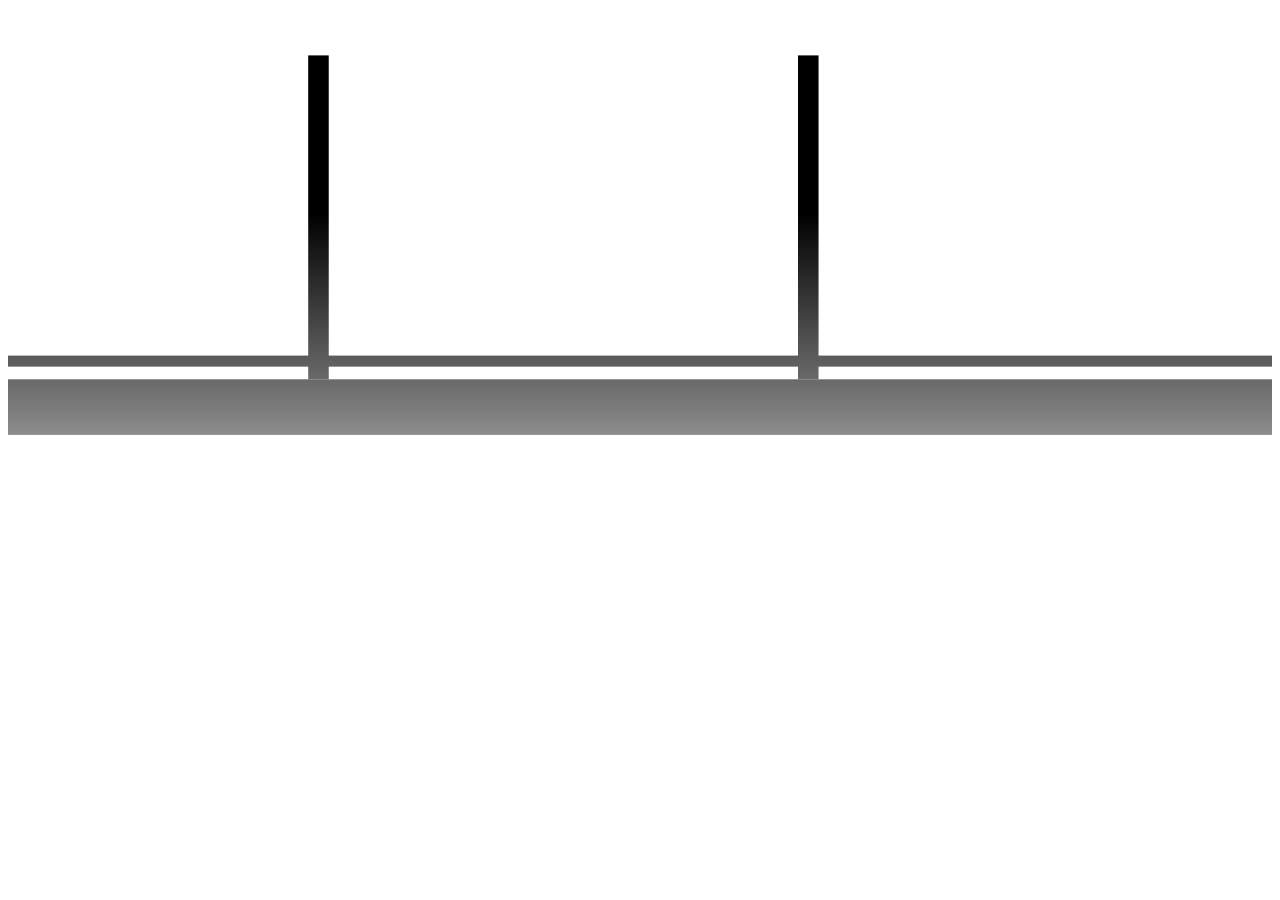
==== commit e29815c3: "Add files via upload" ====
--- a/index.html
+++ b/index.html
@@ -1,3341 +1,21 @@
 <!DOCTYPE html>
-<html lang="en"><head><meta charset="utf-8">
-<meta name="viewport" content="width=device-width, initial-scale=1, maximum-scale=1, viewport-fit=cover">
-<meta name="theme-color" content="#222"><meta name="color-scheme" content="light dark"><meta name="mobile-web-app-capable" content="yes"><meta name="apple-mobile-web-app-capable" content="yes">
-<title>Photo Booth</title>
-<link rel="preconnect" href="https://fonts.googleapis.com"><link rel="stylesheet" href="https://fonts.googleapis.com/css2?family=Inter:opsz,wght@14..32,100..900&display=swap">
-<style>
-:root{--sf:-apple-system,BlinkMacSystemFont,"SF Pro Text","SF Pro Display","San Francisco",Inter,system-ui,"Helvetica Neue",Arial,sans-serif}
-button,input,select,textarea{font-family:var(--sf);font-size:inherit;letter-spacing:inherit}
-*{box-sizing:border-box}
-html,body{height:100%;margin:0;overflow:hidden}
-body{font:13px/1.25 var(--sf);letter-spacing:-.08px;-webkit-font-smoothing:antialiased;text-rendering:optimizeLegibility;background:#222;-webkit-user-select:none;user-select:none;color:#222}
-[data-theme=dark]{--tbt:#dcdcde;--bg:44,44,46;--bt:#eee;--bb:rgba(255,255,255,.14);--bbh:rgba(255,255,255,.24);--seg:rgba(255,255,255,.22);--pg:#bbb;--dot:#777;--gridbg:#1c1c1e;--pn:#2a2a2c;--pnt:#eee;--pnb:#4a4a4c;--side:#323234;--ddbg:rgba(44,44,46,.85);--ddt:#fff;--mbbg:rgba(30,30,32,.45);--mbt:#fff;--tbd:rgba(255,255,255,.1)}
-[data-theme=light]{--tbt:#4a4a4c;--bg:238,238,240;--bt:#555;--bb:rgba(0,0,0,.07);--bbh:rgba(0,0,0,.13);--seg:rgba(0,0,0,.13);--pg:#5a5a5a;--dot:#8b8b8b;--gridbg:#dcdcdc;--pn:#f6f6f6;--pnt:#222;--pnb:#c8c8c8;--side:#e8e8ea;--ddbg:rgba(246,246,248,.85);--ddt:#000;--mbbg:rgba(255,255,255,.45);--mbt:#000;--tbd:rgba(0,0,0,.14)}
-#desk{position:fixed;inset:0}
-#mb{position:fixed;top:0;left:0;right:0;z-index:1000;height:calc(24px + env(safe-area-inset-top,0px));padding:env(safe-area-inset-top,0px) 8px 0;display:flex;align-items:center;background:var(--mbbg);backdrop-filter:blur(24px) saturate(1.8);color:var(--mbt)}
-.mi{height:20px;display:flex;align-items:center;padding:0 9px;border-radius:5px;cursor:default;white-space:nowrap}
-.mi.b{font-weight:700}.mi.on,.mi.ic:hover{background:rgba(128,128,128,.35)}
-.grow{flex:1}.ic svg{display:block}
-.dd{position:fixed;z-index:1001;min-width:230px;padding:5px;border-radius:9px;background:var(--ddbg);color:var(--ddt);backdrop-filter:blur(30px) saturate(1.8);box-shadow:0 0 0 .5px rgba(0,0,0,.35),0 10px 30px rgba(0,0,0,.35);margin-top:3px}
-.di{display:flex;padding:3px 10px 3px 20px;border-radius:5px;position:relative;cursor:default}
-.di span{margin-left:auto;padding-left:24px;opacity:.55}
-.di.c::before{content:"✓";position:absolute;left:6px}
-.di:hover:not(.d){background:var(--ac);color:#fff}.di.d{opacity:.35}
-.sepr{height:1px;background:rgba(128,128,128,.35);margin:5px 8px}
-.win{position:fixed;border-radius:10px;overflow:hidden;box-shadow:0 0 0 .5px rgba(0,0,0,.4),0 8px 24px rgba(0,0,0,.25);display:flex;flex-direction:column}
-.win.focus{box-shadow:0 0 0 .5px rgba(0,0,0,.5),0 26px 70px rgba(0,0,0,.5)}
-#app{container-type:inline-size;touch-action:none}
-#app.solo{position:static;width:100vw;height:100vh;height:100dvh;border-radius:0;box-shadow:none;background:#222}
-#app.solo .stage{aspect-ratio:auto;flex:1;min-height:0}
-#app.solo .disp{object-fit:contain}
-#app.solo .tl i:nth-child(n+2),#app.solo .rz{display:none}
-.tb{height:28px;flex:none;display:flex;align-items:center;padding:0 9px;position:relative;background:rgba(var(--bg),var(--wa,.92));backdrop-filter:blur(24px) saturate(1.8);border-bottom:1px solid var(--tbd);touch-action:none}
-.tb b{position:absolute;left:0;right:0;text-align:center;font-weight:600;color:var(--tbt);pointer-events:none}
-.tl{display:flex;gap:8px;z-index:1}.tl i{width:12px;height:12px;border-radius:50%;border:.5px solid rgba(0,0,0,.2);cursor:default;position:relative;font:700 10px/1 var(--sf)}
-.tl i::before{content:"";position:absolute;inset:-4px}
-.tl i::after{position:absolute;inset:0;display:flex;align-items:center;justify-content:center;color:transparent}
-.tl i:nth-child(1)::after{content:"\00d7";font-size:12px}.tl i:nth-child(2)::after{content:"\2212"}.tl i:nth-child(3)::after{content:"+"}
-.tl:hover i:not(.off)::after{color:rgba(0,0,0,.55)}
-.win .tl:hover i:nth-child(1):not(.off){background:#fe5f57}.win .tl:hover i:nth-child(2):not(.off){background:#febc2e}.win .tl:hover i:nth-child(3):not(.off){background:#28c840}
-.win.max{left:0!important;top:calc(24px + env(safe-area-inset-top,0px))!important;width:100vw!important;height:calc(100vh - 24px)!important;height:calc(100dvh - 24px - env(safe-area-inset-top,0px))!important;border-radius:0}
-.win.anim{transition:left .28s,top .28s,width .28s,height .28s cubic-bezier(.2,.8,.2,1)}
-.max .stage{aspect-ratio:auto;flex:1;min-height:0}.max .disp{object-fit:contain}.max .rz{display:none}
-/* --mz (set in JS) grows the bars, buttons and photo strip with the window so the proportions match the normal size */
-.bar{zoom:var(--mz,1)}
-.max .tb{zoom:calc(1 + (var(--mz,1) - 1)*.5)}
-.max .strip{height:calc(clamp(40px,9cqw,64px)*var(--mz,1))}.max .strip.none{height:0}
-.max #cd{zoom:var(--mz,1)}
-#dock{position:fixed;bottom:6px;left:50%;transform:translateX(-50%);display:flex;gap:8px;padding:6px 10px;border-radius:18px;background:var(--mbbg);backdrop-filter:blur(24px) saturate(1.8);box-shadow:0 0 0 .5px rgba(255,255,255,.3) inset,0 8px 24px rgba(0,0,0,.3);z-index:500;transition:transform .3s cubic-bezier(.2,.8,.2,1)}
-body.fs #dock{transform:translate(-50%,calc(100% + 14px))}body.fs #dz:hover+#dock,body.fs #dock:hover{transform:translateX(-50%)}
-#dz{position:fixed;bottom:0;left:25%;right:25%;height:8px;z-index:499;display:none}body.fs #dz{display:block}
-.dk img{width:100%;height:100%;display:block}
-.dk{width:52px;height:52px;padding:0;border:0;background:none;position:relative;cursor:pointer;transition:transform .16s cubic-bezier(.3,1.6,.5,1)}
-.dk:hover{transform:translateY(-8px) scale(1.22)}.dk svg{width:100%;height:100%;display:block}
-.dk em{position:absolute;bottom:66px;left:50%;transform:translateX(-50%);font-style:normal;background:rgba(40,40,40,.92);color:#fff;padding:3px 9px;border-radius:6px;font-size:12px;opacity:0;pointer-events:none;white-space:nowrap}
-.dk:hover em{opacity:1}
-.dk.run::after{content:"";position:absolute;bottom:-5px;left:50%;width:4px;height:4px;margin-left:-2px;border-radius:50%;background:var(--mbt);opacity:.85}
-.dk.bounce{animation:bnc .5s ease-out 2}@keyframes bnc{50%{transform:translateY(-16px)}}
-.tl i:nth-child(1){background:#fe5f57}.tl i:nth-child(2){background:#febc2e}.tl i:nth-child(3){background:#28c840}
-.win:not(.focus) .tl i{background:#c9c9cc}.tl i.off{background:#c9c9cc!important}
-.stage{position:relative;aspect-ratio:16/9;background:#000;overflow:hidden}
-.disp{position:absolute;inset:0;width:100%;height:100%}
-#grid{position:absolute;inset:0;display:none;grid-template:repeat(3,1fr)/repeat(3,1fr);gap:2px;background:var(--gridbg);padding:2px}
-.tile{position:relative;overflow:hidden;cursor:pointer;background:#000}
-.tile canvas{width:100%;height:100%;display:block;object-fit:cover}
-.tile span{position:absolute;left:0;right:0;bottom:6%;text-align:center;color:#fff;font-size:clamp(11px,2.6cqw,20px);text-shadow:0 1px 3px #000,0 0 6px rgba(0,0,0,.7);pointer-events:none}
-.tile.sel{outline:3px solid var(--ac);outline-offset:-3px}
-.tile em{position:absolute;top:6px;right:6px;font:normal 10px sans-serif;color:#fff;background:rgba(0,0,0,.55);padding:2px 6px;border-radius:8px}
-#cd{position:absolute;left:0;right:0;bottom:0;height:clamp(30px,7.2cqw,48px);background:#ea4037;display:none;align-items:center;justify-content:center;gap:clamp(18px,4.5cqw,40px);color:#fff;pointer-events:none;font-family:"SF Pro Display",var(--sf)}
-#cd.on{display:flex;animation:cdin .22s ease-out}@keyframes cdin{from{transform:translateY(100%)}}
-#cd i{font-style:normal;font-size:clamp(15px,3.6cqw,26px);opacity:.4;transition:opacity .2s,transform .2s;min-width:1ch;text-align:center}
-#cd i.now{opacity:1;transform:scale(1.25)}
-.cdi{width:clamp(22px,3.4cqw,34px);height:clamp(22px,3.4cqw,34px);border-radius:50%;background:rgba(255,255,255,.3);display:flex;align-items:center;justify-content:center}
-.cdi svg{width:56%;height:56%}#cd.photo .k-v,#cd.video .k-p{display:none}
-#flash{position:absolute;inset:0;background:#fff;opacity:0;pointer-events:none}
-#rec{position:absolute;top:10px;left:12px;display:none;align-items:center;gap:6px;color:#fff;background:rgba(0,0,0,.5);padding:3px 9px;border-radius:12px;font-size:12px}
-#rec::before{content:"";width:9px;height:9px;border-radius:50%;background:#ff3b30;animation:bl 1s infinite}@keyframes bl{50%{opacity:.25}}
-#msg{position:absolute;inset:0;display:none;align-items:center;justify-content:center;text-align:center;color:#ccc;padding:20px;background:#111}
-#viewer{position:absolute;inset:0;background:#1c1c1e;display:none;align-items:center;justify-content:center}
-#viewer img,#viewer video{width:100%;height:100%;object-fit:contain}#vvid{display:none;background:#000}
-/* ---- custom macOS-style video player (no native controls) ---- */
-#viewer{--vzm:var(--mz,1)}
-#viewer:fullscreen{--vzm:calc(var(--mz,1)*1.3);background:#000}
-#viewer.idle{cursor:none}
-.vp-big{position:absolute;left:50%;top:50%;width:54px;height:54px;margin:-27px 0 0 -27px;border:0;border-radius:50%;background:rgba(30,30,32,.55);backdrop-filter:blur(20px) saturate(1.8);-webkit-backdrop-filter:blur(20px) saturate(1.8);color:#fff;display:none;align-items:center;justify-content:center;padding:0;cursor:pointer;z-index:4;box-shadow:0 0 0 .5px rgba(255,255,255,.22) inset,0 6px 22px rgba(0,0,0,.35);transition:transform .16s cubic-bezier(.3,1.5,.5,1),opacity .2s;zoom:var(--vzm)}
-.vp-big svg{width:24px;height:24px;margin-left:3px}.vp-big:hover{transform:scale(1.07)}.vp-big:active{transform:scale(.95)}
-.vp-big.on{display:flex}#viewer.idle .vp-big{opacity:0}
-.vhud{position:absolute;left:50%;bottom:10px;transform:translateX(-50%);width:min(380px,calc((100% - 20px)/var(--vzm)));z-index:4;display:none;flex-direction:column;gap:0;padding:6px 12px 4px;border-radius:14px;color:#f2f2f4;font-family:var(--sf);background:rgba(34,34,36,.6);backdrop-filter:blur(30px) saturate(1.9);-webkit-backdrop-filter:blur(30px) saturate(1.9);box-shadow:0 0 0 .5px rgba(255,255,255,.2) inset,0 0 0 .5px rgba(0,0,0,.5),0 10px 32px rgba(0,0,0,.42);transition:opacity .28s,transform .28s cubic-bezier(.2,.8,.2,1);zoom:var(--vzm);user-select:none;-webkit-user-select:none;touch-action:none}
-#viewer.idle .vhud{opacity:0;pointer-events:none;transform:translate(-50%,10px)}
-.vp-row{display:flex;align-items:center;gap:8px}
-.vp-t{flex:none;min-width:28px;font-size:10px;font-variant-numeric:tabular-nums;color:rgba(255,255,255,.72);text-align:left}.vp-t.r{text-align:right}
-.vp-scrub,.vp-vol{position:relative;display:flex;align-items:center;height:18px;cursor:pointer}.vp-scrub{flex:1}.vp-vol{width:44px}
-.vp-track{position:relative;width:100%;height:4px;border-radius:2px;background:rgba(255,255,255,.24);overflow:hidden;transition:height .12s}
-.vp-scrub:hover .vp-track,.vp-scrub.drag .vp-track,.vp-vol:hover .vp-track,.vp-vol.drag .vp-track{height:6px}
-.vp-fill{position:absolute;left:0;top:0;bottom:0;width:0;background:#fff;border-radius:2px}
-.vp-thumb{position:absolute;top:50%;left:0;width:12px;height:12px;margin:-6px 0 0 -6px;border-radius:50%;background:#fff;box-shadow:0 1px 4px rgba(0,0,0,.45);transform:scale(0);transition:transform .12s;pointer-events:none}
-.vp-scrub:hover .vp-thumb,.vp-scrub.drag .vp-thumb{transform:scale(1)}
-.vp-tip{position:absolute;bottom:22px;left:0;transform:translateX(-50%);padding:2px 7px;border-radius:6px;background:rgba(20,20,22,.9);color:#fff;font-size:11px;font-variant-numeric:tabular-nums;white-space:nowrap;opacity:0;pointer-events:none;transition:opacity .1s}
-.vp-scrub:hover .vp-tip,.vp-scrub.drag .vp-tip{opacity:1}
-.vp-btns{justify-content:space-between;gap:6px}
-.vp-side{flex:1;display:flex;align-items:center;gap:4px;min-width:0}.vp-side.r{justify-content:flex-end}
-.vp-mid{flex:none;display:flex;align-items:center;gap:4px}
-.vp-b{width:26px;height:26px;border:0;border-radius:8px;background:none;color:#f2f2f4;display:flex;align-items:center;justify-content:center;padding:0;cursor:pointer;transition:background .12s,transform .1s}
-.vp-b:hover{background:rgba(255,255,255,.16)}.vp-b:active{background:rgba(255,255,255,.26);transform:scale(.93)}
-.vp-b svg{width:17px;height:17px;display:block}.vp-b.lg{width:32px;height:28px}.vp-b.lg svg{width:20px;height:20px}.vp-b.sm svg{width:15px;height:15px}
-.vp-b.txt{width:auto;min-width:30px;padding:0 6px;font:600 11px var(--sf);font-variant-numeric:tabular-nums}
-.vp-menu{position:absolute;right:10px;bottom:calc(100% + 6px);min-width:100px;padding:5px;border-radius:10px;background:rgba(40,40,42,.82);backdrop-filter:blur(30px) saturate(1.9);-webkit-backdrop-filter:blur(30px) saturate(1.9);box-shadow:0 0 0 .5px rgba(255,255,255,.2) inset,0 8px 24px rgba(0,0,0,.45);display:none;flex-direction:column}
-.vp-menu.on{display:flex}
-.vp-menu button{display:flex;align-items:center;gap:6px;border:0;background:none;color:#f2f2f4;font:13px var(--sf);text-align:left;padding:4px 10px 4px 6px;border-radius:5px;cursor:pointer}
-.vp-menu button i{width:14px;font-style:normal;font-size:12px}.vp-menu button:hover{background:var(--ac);color:#fff}
-
-.nav{position:absolute;top:0;bottom:0;width:18%;border:0;background:none;display:flex;align-items:center;cursor:pointer;padding:0 12px}
-.nav.p{left:0;justify-content:flex-start}.nav.n{right:0;justify-content:flex-end}
-.nav span{width:38px;height:38px;border-radius:50%;background:rgba(40,40,42,.7);color:#fff;font-size:22px;line-height:36px;text-align:center;opacity:0;transition:opacity .2s}
-.nav:hover span,.nav:focus-visible span{opacity:1}
-@media (hover:none){.nav span{opacity:.85}}
-.strip{display:flex;align-items:center;height:clamp(40px,9cqw,64px);flex:none;overflow-x:auto;overflow-y:hidden;scrollbar-width:none;padding:0 6px;background:rgba(var(--bg),var(--wa,.92));backdrop-filter:blur(24px) saturate(1.8)}
-.strip{transition:height .4s cubic-bezier(.2,.8,.2,1)}.strip.none{height:0}
-#rtm{display:none;position:absolute;left:14px;top:50%;transform:translateY(-50%);font-size:12px;font-variant-numeric:tabular-nums}.bar.rec #rtm{display:block}.bar.rec .seg,.bar.rec #amt,.bar.rec #fxBtn{visibility:hidden}
-.th{position:relative;flex:none;height:86%;aspect-ratio:16/9;background:#fff;padding:2px;margin:0 4px;box-shadow:0 1px 3px rgba(0,0,0,.45);transform:rotate(var(--r,0deg));cursor:pointer}
-.th:first-child{margin-left:auto}
-.th img{width:100%;height:100%;object-fit:cover;display:block;pointer-events:none}
-.th span{position:absolute;left:4px;bottom:3px;color:#fff;font-size:9px;text-shadow:0 0 3px #000}
-.th.sel{outline:3px solid var(--ac)}
-.th.fly{position:fixed;left:0;top:0;margin:0;z-index:5000;transform-origin:0 0;pointer-events:none;box-shadow:0 10px 28px rgba(0,0,0,.5)}
-.bar{height:clamp(44px,8cqw,56px);flex:none;display:grid;grid-template-columns:1fr auto 1fr;align-items:center;padding:0 12px;gap:8px;background:rgba(var(--bg),var(--wa,.92));backdrop-filter:blur(24px) saturate(1.8);color:var(--bt)}
-#barFx,#barGal{display:none}#barCam{position:relative}
-#cdb{position:absolute;left:50%;top:50%;width:36px;height:34px;border-radius:17px;background:#ea4037;transform:translate(-50%,-50%);opacity:0;pointer-events:none;z-index:3;display:flex;align-items:flex-end;justify-content:center;gap:clamp(18px,4.5cqw,40px);padding-bottom:4px;color:#fff;overflow:hidden;transition:width .3s cubic-bezier(.3,.7,.2,1),height .3s,border-radius .3s,opacity .05s .3s}
-#cdb.on{width:100%;height:100%;border-radius:0;opacity:1;transition:width .3s cubic-bezier(.3,.7,.2,1),height .3s,border-radius .3s,opacity 0s}
-#cdb>*{opacity:0;transition:opacity .15s}#cdb.on i{opacity:.4;font-style:normal;font-size:clamp(15px,3.2cqw,22px);line-height:1;transition:opacity .2s,transform .2s}#cdb.on i.now{opacity:1;transform:scale(1.2)}#cdb.on .ca{opacity:1;position:absolute;top:4px;left:50%;margin-left:-7px}
-.btn{font-size:12px;color:var(--bt);background:var(--bb);border:0;border-radius:5px;padding:0 14px;height:22px;cursor:pointer;min-width:68px}
-.btn:hover{background:var(--bbh)}.btn:disabled{opacity:.4}
-.left{display:flex;align-items:center;gap:10px}.right{justify-self:end;display:flex;gap:8px}
-.seg{display:flex;background:var(--bb);border-radius:6px;padding:1px;gap:1px}
-.seg button{width:30px;height:20px;border:0;border-radius:5px;background:none;color:var(--bt);display:flex;align-items:center;justify-content:center;cursor:pointer;padding:0}
-.seg button.on{background:var(--seg)}
-.left{height:22px}.left input{width:min(90px,14cqw)}
-input[type=range]{-webkit-appearance:none;appearance:none;background:transparent;height:20px;margin:0;padding:0;cursor:pointer;display:block}
-input[type=range]::-webkit-slider-runnable-track{height:4px;border-radius:2px;background:var(--seg)}
-input[type=range]::-webkit-slider-thumb{-webkit-appearance:none;width:16px;height:16px;border-radius:50%;background:#fff;margin-top:-6px;box-shadow:0 0 0 .5px rgba(0,0,0,.3),0 1px 3px rgba(0,0,0,.35)}
-input[type=range]::-moz-range-track{height:4px;border-radius:2px;background:var(--seg)}
-input[type=range]::-moz-range-thumb{width:16px;height:16px;border:0;border-radius:50%;background:#fff;box-shadow:0 0 0 .5px rgba(0,0,0,.3),0 1px 3px rgba(0,0,0,.35)}
-#setBtn img{width:17px;height:17px;border-radius:4px;display:block}
-.gcam{width:34px;height:34px;border-radius:50%;border:2px solid var(--bt);background:none;color:var(--bt);display:flex;align-items:center;justify-content:center;padding:0;cursor:pointer}#gDl{min-width:44px;padding:0 10px}#gDl svg{display:block;margin:auto}
-#fsflash{position:fixed;inset:0;background:#fff;opacity:0;pointer-events:none;z-index:9500}
-.strip{position:relative;z-index:3}.th .x{position:absolute;top:1px;left:1px;width:14px;height:14px;border-radius:50%;background:#f2f2f2;color:#333;border:1px solid #888;font:700 10px/12px var(--sf);text-align:center;display:none;z-index:2;cursor:pointer}.th:hover .x{display:block}
-.th .dur{left:auto;right:4px}.th .vi{position:absolute;left:4px;bottom:4px;width:10px;height:8px;pointer-events:none}
-.gh{position:fixed;width:90px;height:52px;z-index:9400;pointer-events:none;background:#fff;padding:2px;box-shadow:0 6px 18px rgba(0,0,0,.45);opacity:.9}.gh img{width:100%;height:100%;object-fit:cover;display:block}
-.gh .plus{display:none;position:absolute;right:-9px;bottom:-9px;width:18px;height:18px;border-radius:50%;background:#30d158;color:#fff;font:700 15px/17px var(--sf);text-align:center;box-shadow:0 0 0 1.5px #fff}.gh.out .plus{display:block}
-.dicon{position:absolute;width:96px;text-align:center;color:#fff;font-size:12px;touch-action:none;cursor:default}.dicon img{width:80px;height:48px;object-fit:cover;display:block;margin:0 auto 4px;border:2px solid #fff;border-radius:3px;box-shadow:0 2px 8px rgba(0,0,0,.4);pointer-events:none}
-.dicon div{display:inline-block;padding:1px 6px;border-radius:4px;text-shadow:0 1px 3px rgba(0,0,0,.8)}.dicon.sel div{background:var(--ac)}.dicon.sel img{outline:2px solid var(--ac)}
-#tour{position:fixed;inset:0;z-index:8000}#tour[hidden]{display:none}#tour.dim{background:rgba(0,0,0,.55)}
-#thl{position:fixed;border-radius:10px;box-shadow:0 0 0 2px var(--ac),0 0 0 9999px rgba(0,0,0,.55);transition:left .5s var(--out),top .5s var(--out),width .5s var(--out),height .5s var(--out);pointer-events:none}
-#tc{position:fixed;width:min(330px,calc(100vw - 20px));padding:16px;border-radius:12px;background:var(--pn);color:var(--pnt);box-shadow:0 0 0 .5px rgba(0,0,0,.4),0 16px 40px rgba(0,0,0,.4)}
-#tc h3{margin:0 0 6px;font-size:15px}#tc p{margin:0 0 14px;line-height:1.4;opacity:.85}
-.tf{display:flex;align-items:center;gap:8px}.tf .btn{background:var(--bb)}.tf .pri{background:var(--ac);color:#fff}.tf .grow{flex:1}
-.td{display:flex;gap:5px;margin-bottom:12px}.td i{width:6px;height:6px;border-radius:50%;background:var(--dot)}.td i.on{background:var(--ac)}
-#tc label{display:flex;gap:6px;align-items:center;font-size:11px;opacity:.7;margin-top:12px}
-#shot{width:36px;height:34px;border-radius:17px;border:0;background:#f0382f;display:flex;align-items:center;justify-content:center;cursor:pointer;padding:0;box-shadow:0 1px 2px rgba(0,0,0,.3)}
-#shot{-webkit-touch-callout:none;transition:transform .1s}#shot.holding{transform:scale(.93);animation:hr 1s linear forwards}@keyframes hr{to{box-shadow:0 0 0 6px rgba(240,56,47,.4)}}
-#shot:active{background:#c62a22}#shot:disabled{opacity:.6}
-#shot svg{display:none}#shot .ic-c{display:block}#shot.vid .ic-c{display:none}#shot.vid .ic-v{display:block}#shot.rec .ic-v{display:none}#shot.rec .ic-s{display:block}
-.rnd{width:30px;height:26px;min-width:0;padding:0;font-size:16px;border-radius:13px}
-.pager{grid-column:2;justify-self:center;display:flex;align-items:center;gap:14px}
-.pager button{background:none;border:0;color:var(--pg);font-size:16px;cursor:pointer}
-.pager i{width:9px;height:9px;border-radius:50%;background:var(--dot);cursor:pointer;display:block}.pager i.on{background:var(--ac)}
-.rz{position:absolute;right:0;bottom:0;width:18px;height:18px;cursor:nwse-resize;z-index:5;touch-action:none}
-#toast{position:fixed;bottom:24px;left:50%;transform:translateX(-50%);background:rgba(30,30,30,.92);color:#fff;padding:9px 15px;border-radius:9px;opacity:0;transition:opacity .25s;pointer-events:none;z-index:9999;max-width:90vw;text-align:center}
-/* Settings window */
-#set{display:none;width:min(600px,94vw);height:430px;background:var(--pn);color:var(--pnt)}
-#set .tb{background:var(--pn);border-bottom:1px solid var(--pnb)}
-.sbody{display:flex;flex:1;min-height:0}
-.side{width:160px;background:var(--side);padding:8px;display:flex;flex-direction:column;gap:2px;flex:none}
-.side button{text-align:left;border:0;background:none;color:inherit;font-size:13px;padding:6px 8px;border-radius:6px;cursor:pointer;display:flex;gap:8px;align-items:center}
-.side button.on{background:var(--ac);color:#fff}
-.pane{flex:1;padding:16px 18px;overflow:auto}.pane[hidden]{display:none}
-.pane h3{margin:0 0 14px;font-size:16px}.hint{margin:-6px 0 14px;opacity:.65;font-size:12px}.sr{display:flex;justify-content:space-between;align-items:center;gap:16px;padding:10px 0;border-bottom:1px solid var(--pnb)}.sr small{display:block;opacity:.6;margin-top:2px;font-size:11px}
-.swi{appearance:none;-webkit-appearance:none;width:38px;height:22px;border-radius:11px;background:rgba(128,128,128,.4);position:relative;cursor:pointer;flex:none;margin:0}.swi::after{content:"";position:absolute;top:2px;left:2px;width:18px;height:18px;border-radius:50%;background:#fff;box-shadow:0 1px 2px rgba(0,0,0,.3);transition:left .18s}.swi:checked{background:var(--ac)}.swi:checked::after{left:18px}
-.ico{width:22px;height:22px;border-radius:6px;display:inline-flex;align-items:center;justify-content:center;vertical-align:-5px;margin-right:8px;flex:none}.ico svg{width:14px;height:14px;display:block}.side .ico{width:20px;height:20px;margin:0;display:flex}
-#msg{cursor:pointer}
-.pane h4{margin:16px 0 8px;font-size:12px;opacity:.65;font-weight:600}
-.opts{display:flex;gap:16px}
-.opt{border:0;background:none;color:inherit;font-size:12px;text-align:center;cursor:pointer;padding:0}
-.opt div{width:88px;height:58px;border-radius:8px;border:2px solid var(--pnb);margin-bottom:6px;overflow:hidden;position:relative;background:var(--x2)}
-.opt div::before{content:"";position:absolute;left:0;right:0;top:0;height:9px;background:var(--x1)}
-.opt.on div{border-color:var(--ac)}
-.opt[data-am=light],.opt[data-wm=light]{--x1:#d8d8d8;--x2:#f2f2f2}.opt[data-am=dark],.opt[data-wm=dark]{--x1:#555;--x2:#2a2a2a}.opt[data-am=system],.opt[data-wm=match]{--x1:#999;--x2:linear-gradient(105deg,#f2f2f2 50%,#2a2a2a 50%)}
-.walls{display:grid;grid-template-columns:repeat(4,1fr);gap:10px}
-.wl{border:0;background:none;color:inherit;font-size:11px;cursor:pointer;padding:0}
-.wl div{aspect-ratio:16/10;border-radius:6px;border:2px solid var(--pnb);margin-bottom:3px}.wl.on div{border-color:var(--ac)}
-.row{display:flex;align-items:center;gap:12px;margin-top:6px}.row input{flex:1;accent-color:var(--ac)}
-button:focus-visible{outline:2px solid var(--ac);outline-offset:2px}
-@media (prefers-reduced-motion:reduce){#cd span{animation:none}}
-/* ===== v2 additions ===== */
-:root{--ac:#0a64f0}
-[data-theme=dark]{color-scheme:dark}[data-theme=light]{color-scheme:light}
-.rm *,.rm *::before,.rm *::after{animation-duration:.001ms!important;animation-delay:0s!important;transition-duration:.001ms!important;transition-delay:0s!important}
-/* dock size, magnification, auto hide */
-.dk{width:var(--dk,52px)!important;height:var(--dk,52px)!important}
-.dk em{bottom:calc(var(--dk,52px) + 14px)!important}
-.dk:hover{transform:translateY(calc((var(--mag,1.22) - 1)*-36px)) scale(var(--mag,1.22))!important}
-body.dhide #dock{transform:translate(-50%,calc(100% + 14px))}
-body.dhide #dz:hover+#dock,body.dhide #dock:hover{transform:translateX(-50%)}
-body.dhide #dz{display:block}
-/* countdown long form (one big number) */
-#cd.long i:not(.now){display:none}
-#cd.long i.now{transform:scale(1.5)}
-/* grid overlay */
-#gridov{position:absolute;inset:0;pointer-events:none;display:none;z-index:2}
-#gridov.on{display:block}
-#gridov i{position:absolute;background:rgba(255,255,255,.55);box-shadow:0 0 2px rgba(0,0,0,.5)}
-/* settings window */
-#set{width:min(660px,94vw)!important;height:min(520px,calc(100vh - 60px))!important}
-.psel{font:12px var(--sf);color:var(--pnt);background:var(--bb);border:0;border-radius:5px;height:24px;padding:0 6px;max-width:190px;cursor:pointer}
-.psel:focus-visible,.ptxt:focus-visible{outline:2px solid var(--ac)}
-.ptxt{font:12px var(--sf);color:var(--pnt);background:var(--bb);border:0;border-radius:5px;height:24px;padding:0 8px;width:190px;-webkit-user-select:text;user-select:text}
-.sr input[type=range]{width:120px;flex:none}.rv{min-width:44px;text-align:right;font-variant-numeric:tabular-nums;opacity:.7;font-size:12px}
-.sctl{display:flex;align-items:center;gap:8px}
-.acs{display:flex;gap:8px;flex-wrap:wrap}
-.acs button{width:22px;height:22px;border-radius:50%;border:0;cursor:pointer;padding:0;box-shadow:0 0 0 .5px rgba(0,0,0,.3) inset;position:relative}
-.acs button.on::after{content:"";position:absolute;inset:-4px;border-radius:50%;border:2px solid var(--ac)}
-.pbtn{font:12px var(--sf);color:var(--pnt);background:var(--bb);border:0;border-radius:6px;height:26px;padding:0 12px;cursor:pointer}
-.pbtn:hover{background:var(--bbh)}.pbtn.danger{color:#ff453a}.pbtn.pri{background:var(--ac);color:#fff}
-.pbtn:disabled{opacity:.4;cursor:default}
-.btnrow{display:flex;gap:8px;flex-wrap:wrap;margin:8px 0}
-.kbd{display:inline-block;min-width:54px;text-align:center;font:12px var(--sf);padding:3px 8px;border-radius:5px;background:var(--bb);color:var(--pnt);border:0;cursor:pointer}
-.kbd.cap{background:var(--ac);color:#fff}
-.kfix{opacity:.7;font-size:12px}
-.stor{font-size:12px;opacity:.75;line-height:1.5}
-.ab{display:flex;gap:12px;align-items:center;margin-top:6px}.ab img{width:56px;height:56px;border-radius:13px}
-.hint code{background:var(--bb);padding:0 4px;border-radius:3px}
-.walls .wl div{background-size:cover!important;background-position:center!important;position:relative}
-.walls .wl.ld div::after{content:"";position:absolute;left:50%;top:50%;width:16px;height:16px;margin:-8px;border:2px solid rgba(255,255,255,.4);border-top-color:#fff;border-radius:50%;animation:spn .8s linear infinite}
-@keyframes spn{to{transform:rotate(360deg)}}
-.credit{font-size:11px;opacity:.55;margin-top:14px}
-/* desktop context menu / popovers reuse .dd */
-.dd.ctx{position:fixed;z-index:9200}
-.dd .di.ck::before{content:"✓";position:absolute;left:6px}
-/* ===== Widgets ===== */
-#wgl{position:fixed;inset:0;z-index:5;pointer-events:none}
-body.fs.wgh #wgl,body.wgoff #wgl{display:none}
-#wgl .wg{position:absolute;pointer-events:auto;border-radius:20px;color:var(--wt);background:var(--wg);backdrop-filter:blur(30px) saturate(1.8);-webkit-backdrop-filter:blur(30px) saturate(1.8);box-shadow:0 0 0 .5px var(--wr),0 6px 22px rgba(0,0,0,.22);overflow:hidden;transition:left .22s cubic-bezier(.2,.8,.2,1),top .22s cubic-bezier(.2,.8,.2,1),opacity .2s,transform .2s;-webkit-user-select:none;user-select:none;touch-action:none;font-size:13px}
-#wgl .wg.drag{transition:none;z-index:3;box-shadow:0 0 0 .5px var(--wr),0 18px 44px rgba(0,0,0,.4);cursor:grabbing}
-#wgl .wg.hid{display:none}
-#wgl .wg.pop{animation:wpop .25s cubic-bezier(.3,1.4,.5,1)}@keyframes wpop{from{transform:scale(.85);opacity:0}}
-#wgl .wgb{position:absolute;inset:0;padding:12px 14px;display:flex;flex-direction:column;min-height:0}
-#wgl.edit .wg{cursor:grab;animation:jig .26s ease-in-out infinite alternate}
-#wgl.edit .wg.drag{animation:none}
-@keyframes jig{from{transform:rotate(-.7deg)}to{transform:rotate(.7deg)}}
-#wgl.edit .wgb{pointer-events:none}
-.wgx,.wgg{display:none;position:absolute;top:6px;width:24px;height:24px;border-radius:50%;border:0;background:rgba(60,60,64,.85);color:#fff;font:700 15px/24px var(--sf);text-align:center;cursor:pointer;z-index:4;padding:0;box-shadow:0 1px 4px rgba(0,0,0,.4)}
-.wgx{left:6px}.wgg{right:6px;font-size:13px}
-#wgl.edit .wgx,#wgl.edit .wgg{display:block}
-#wgs{position:absolute;display:none;border-radius:20px;border:2px dashed rgba(255,255,255,.7);background:rgba(255,255,255,.14);pointer-events:none}
-#wgs.bad{border-color:#ff453a;background:rgba(255,69,58,.15)}
-[data-theme=dark]{--wg:rgba(40,40,44,.62);--wt:#fff;--ws:rgba(255,255,255,.62);--wr:rgba(255,255,255,.16);--wl:rgba(255,255,255,.14);--wi:rgba(255,255,255,.12)}
-[data-theme=light]{--wg:rgba(255,255,255,.68);--wt:#1c1c1e;--ws:rgba(60,60,67,.62);--wr:rgba(0,0,0,.1);--wl:rgba(0,0,0,.1);--wi:rgba(0,0,0,.07)}
-.wsub{color:var(--ws);font-size:11px}
-.wt{font-weight:600;font-size:11px;letter-spacing:.3px;text-transform:uppercase}
-.red{color:#ff3b30}
-.wb{border:0;background:var(--wi);color:inherit;border-radius:50%;cursor:pointer;font:600 12px var(--sf);padding:0;display:flex;align-items:center;justify-content:center}
-.wb:hover{filter:brightness(1.15)}.wb:active{transform:scale(.94)}
-.wb.p{background:#30d158;color:#04260f}.wb.s{background:#ff9f0a;color:#2b1700}.wb.r{background:#ff453a;color:#fff}
-.wpill{border:0;background:var(--wi);color:inherit;border-radius:10px;padding:0 9px;height:22px;font:500 11px var(--sf);cursor:pointer}
-.wpill:hover{filter:brightness(1.2)}
-.wpill.on{background:var(--ac);color:#fff}
-.winp{font:13px var(--sf);color:inherit;background:var(--wi);border:0;border-radius:8px;padding:0 8px;height:26px;width:100%;-webkit-user-select:text;user-select:text}
-.winp:focus{outline:2px solid var(--ac)}
-/* calendar */
-.cal-h{display:flex;align-items:center;justify-content:space-between;margin-bottom:4px}
-.cal-h b{font-size:13px}.cal-h .nv{display:flex;gap:2px}.cal-h .nv button{width:20px;height:20px;font-size:14px}
-.cgrid{display:grid;grid-template-columns:repeat(var(--cc,7),1fr);gap:0;text-align:center;font-size:11px;flex:1;min-height:0;align-content:space-between}
-.cgrid span{display:flex;align-items:center;justify-content:center;height:100%;min-height:0}
-.cgrid .dw{color:var(--ws);font-size:10px;font-weight:600}
-.cgrid .om{color:var(--ws);opacity:.55}
-.cgrid .tdy em{font-style:normal;background:#ff3b30;color:#fff;border-radius:50%;width:20px;height:20px;display:flex;align-items:center;justify-content:center;font-weight:600}
-.cgrid .wnc{color:var(--ws);font-size:9px}
-.cbig{display:flex;flex-direction:column;justify-content:center;height:100%}
-.cbig .n{font-size:44px;font-weight:300;line-height:1}
-.wg.m .cbig .n{font-size:36px}
-/* clock */
-.clkw{display:flex;align-items:center;justify-content:center;height:100%;gap:10px}
-.clkw svg{height:100%;max-width:100%;aspect-ratio:1}
-.dig{font-weight:300;font-variant-numeric:tabular-nums;line-height:1}
-/* weather */
-#wgl .wg.wx{color:#fff;background:linear-gradient(180deg,#4a8fe8,#7bb6f2);--wl:rgba(255,255,255,.25);--ws:rgba(255,255,255,.75);--wi:rgba(255,255,255,.2)}
-.wx.cl{background:linear-gradient(180deg,#5f7d9c,#8aa2b8)!important}
-.wx.rn{background:linear-gradient(180deg,#4a627c,#7a90a6)!important}
-.wx.st{background:linear-gradient(180deg,#333c4d,#586274)!important}
-.wx.sn{background:linear-gradient(180deg,#748ba3,#b3c2d2)!important}
-.wx.fg{background:linear-gradient(180deg,#8896a4,#b5bfc9)!important}
-.wx.nt{background:linear-gradient(180deg,#0e1a3a,#2b3c6e)!important}
-.wx.nc{background:linear-gradient(180deg,#1c2640,#3a4666)!important}
-.wx .top{display:flex;justify-content:space-between;align-items:flex-start;gap:6px}
-.wx .city{font-weight:600;font-size:14px;display:flex;align-items:center;gap:3px;white-space:nowrap;overflow:hidden;text-overflow:ellipsis}
-.wx .temp{font-size:40px;font-weight:300;line-height:1.05}
-.wx .wic{width:34px;height:34px;flex:none}
-.wx .cond{font-size:12px;font-weight:500}.wx .hl{font-size:11px;opacity:.85}
-.wx .hrs{display:flex;justify-content:space-between;gap:2px;margin-top:6px}
-.wx .hr{display:flex;flex-direction:column;align-items:center;gap:2px;font-size:11px;flex:1}.wx .hr svg{width:24px;height:24px}
-.wx .days{display:flex;flex-direction:column;gap:0;margin-top:6px;border-top:1px solid var(--wl)}
-.wx .day{display:flex;align-items:center;gap:6px;font-size:12px;height:22px;border-bottom:1px solid var(--wl)}
-.wx .day span:first-child{width:36px;font-weight:500}.wx .day svg{width:20px;height:20px;flex:none}
-.wx .rng{flex:1;height:4px;border-radius:2px;background:rgba(255,255,255,.25);position:relative}
-.wx .rng i{position:absolute;top:0;bottom:0;border-radius:2px;background:linear-gradient(90deg,#6ee7d0,#ffd60a,#ff9f0a)}
-.wx .day b{font-weight:500;width:26px;text-align:right}.wx .day b.lo{opacity:.7}
-.wx .sun{display:flex;justify-content:space-around;font-size:11px;margin-top:4px}.wx .sun div{display:flex;align-items:center;gap:4px}.wx .sun svg{width:22px;height:22px}
-.wx .msg{margin:auto;text-align:center;font-size:12px;line-height:1.4;display:flex;flex-direction:column;gap:8px;align-items:center}
-.wx .msg button{background:rgba(255,255,255,.28);color:#fff;border:0;border-radius:12px;height:24px;padding:0 12px;font:600 12px var(--sf);cursor:pointer}
-/* battery / stats / frame / notes / todo / timer / quote / music / world */
-.batw{display:flex;align-items:center;gap:12px;height:100%}
-.ring{position:relative;width:64px;height:64px;flex:none}.ring svg{width:100%;height:100%;transform:rotate(-90deg)}.ring b{position:absolute;inset:0;display:flex;align-items:center;justify-content:center;font-size:14px;font-weight:600}
-.stn{display:flex;gap:14px}.stn div{display:flex;flex-direction:column}.stn b{font-size:30px;font-weight:300;line-height:1.1}
-.stth{display:grid;grid-template-columns:repeat(3,1fr);gap:4px;flex:1;min-height:0;margin-top:8px}
-.stth img,.stimg{width:100%;height:100%;object-fit:cover;border-radius:6px;cursor:pointer;background:var(--wi);min-height:0}
-.pfw{position:absolute;inset:0;background:rgba(0,0,0,.25)}.pfw img{position:absolute;inset:0;width:100%;height:100%;transition:opacity .8s;opacity:0;cursor:pointer}.pfw img.on{opacity:1}
-.pfe{position:absolute;inset:0;display:flex;align-items:center;justify-content:center;text-align:center;padding:16px;color:var(--ws);font-size:12px}
-.nt-y{background:linear-gradient(#ffe680,#ffd94d)!important;--wt:#3a2f00;--ws:rgba(58,47,0,.6)}
-.nt-p{background:linear-gradient(#ffc2d1,#ff9fb8)!important;--wt:#4a1020}
-.nt-b{background:linear-gradient(#b6dcff,#8ec5ff)!important;--wt:#0b2a4a}
-.nt-g{background:linear-gradient(#c6f0c2,#9fe29a)!important;--wt:#0f3a0f}
-.ntx{flex:1;width:100%;resize:none;border:0;outline:0;background:transparent;color:inherit;font:15px/1.35 var(--sf);padding:0;-webkit-user-select:text;user-select:text}
-.ntx::placeholder{color:inherit;opacity:.45}
-.tdl{flex:1;min-height:0;overflow:auto;margin:6px 0;scrollbar-width:thin}
-.tdi{display:flex;align-items:center;gap:8px;min-height:24px;font-size:13px;border-bottom:1px solid var(--wl)}
-.tdi input{accent-color:var(--ac);margin:0;flex:none;width:14px;height:14px}.tdi span{flex:1;overflow:hidden;text-overflow:ellipsis;white-space:nowrap}.tdi.d span{text-decoration:line-through;opacity:.5}
-.tdi button{border:0;background:none;color:var(--ws);cursor:pointer;font-size:15px;opacity:0;padding:0 2px}.tdi:hover button{opacity:1}
-.tmw{display:flex;flex-direction:column;height:100%;gap:6px}
-.tmt{font-size:34px;font-weight:300;font-variant-numeric:tabular-nums;text-align:center;line-height:1.1}
-.wg.s .tmt{font-size:28px}
-.tmb{display:flex;justify-content:center;gap:10px;align-items:center}.tmb .wb{width:34px;height:34px;font-size:12px}
-.tmp{display:flex;gap:4px;justify-content:center;flex-wrap:wrap}
-.qtw{display:flex;flex-direction:column;justify-content:center;height:100%;gap:6px}
-.qtx{font-size:15px;line-height:1.3;font-weight:500}.wg.s .qtx{font-size:12px}.qta{font-size:11px;color:var(--ws)}
-.msw{display:flex;flex-direction:column;height:100%;gap:6px}.mst{font-weight:600;font-size:14px;overflow:hidden;text-overflow:ellipsis;white-space:nowrap}
-.msb{display:flex;align-items:center;justify-content:center;gap:12px}.msb .wb{width:34px;height:34px}
-.msbar{height:4px;border-radius:2px;background:var(--wi);cursor:pointer;position:relative}.msbar i{position:absolute;left:0;top:0;bottom:0;background:var(--ac);border-radius:2px;width:0}
-.msl{flex:1;overflow:auto;min-height:0;font-size:12px;scrollbar-width:thin}.msl div{padding:3px 4px;border-radius:5px;cursor:pointer;white-space:nowrap;overflow:hidden;text-overflow:ellipsis}.msl div.on{background:var(--ac);color:#fff}
-.wcw{display:grid;grid-template-columns:repeat(3,1fr);gap:8px 4px;height:100%;align-content:space-around;text-align:center}
-.wcw>div{display:flex;flex-direction:column;align-items:center;gap:2px;min-width:0}.wcw svg{width:52px;height:52px}
-.wcw .cn{font-size:11px;font-weight:600;white-space:nowrap;overflow:hidden;text-overflow:ellipsis;max-width:100%}.wcw .ct{font-size:13px;font-variant-numeric:tabular-nums}
-/* gallery */
-#wgal{position:fixed;left:50%;bottom:96px;transform:translateX(-50%);width:min(760px,calc(100vw - 20px));z-index:7000;display:none;flex-direction:column;gap:8px;padding:12px;border-radius:18px;background:var(--ddbg);color:var(--ddt);backdrop-filter:blur(30px) saturate(1.8);box-shadow:0 0 0 .5px rgba(128,128,128,.4),0 18px 50px rgba(0,0,0,.4)}
-#wgal.on{display:flex}
-#wgal h4{margin:0;font-size:13px;flex:1}.wgh1{display:flex;align-items:center;gap:8px}
-.wgc{display:flex;gap:10px;overflow-x:auto;padding-bottom:4px;scrollbar-width:thin}
-.wgcard{flex:none;width:132px;border-radius:12px;background:rgba(128,128,128,.16);padding:10px;display:flex;flex-direction:column;gap:6px;align-items:flex-start}
-.wgcard svg{width:28px;height:28px}.wgcard b{font-size:13px}.wgcard small{opacity:.65;font-size:11px;line-height:1.25;min-height:28px}
-.wgcard .sz{display:flex;gap:4px}.wgcard .sz button{border:0;border-radius:6px;background:var(--ac);color:#fff;font:600 11px var(--sf);height:22px;min-width:26px;cursor:pointer}
-.wgcard .sz button:hover{filter:brightness(1.15)}
-#wgo{position:fixed;z-index:9300;width:250px;padding:12px;border-radius:12px;background:var(--ddbg);color:var(--ddt);backdrop-filter:blur(30px) saturate(1.8);box-shadow:0 0 0 .5px rgba(128,128,128,.4),0 14px 40px rgba(0,0,0,.4);display:none;flex-direction:column;gap:10px;max-height:calc(100vh - 60px);overflow:auto}
-#wgo.on{display:flex}
-#wgo h5{margin:0;font-size:13px}
-#wgo .of{display:flex;flex-direction:column;gap:4px;font-size:12px}
-#wgo .of>span{opacity:.65}
-#wgo .psel,#wgo .ptxt{width:100%;max-width:none}
-#wgo .segm{display:flex;gap:4px}
-#wgo .segm button{flex:1;border:0;border-radius:6px;height:24px;background:var(--bb);color:var(--ddt);font:12px var(--sf);cursor:pointer}
-#wgo .segm button.on{background:var(--ac);color:#fff}
-#wgo .cres{display:flex;flex-direction:column;gap:2px}
-#wgo .cres button{text-align:left;border:0;background:none;color:inherit;font:12px var(--sf);padding:5px 6px;border-radius:5px;cursor:pointer}
-#wgo .cres button:hover{background:var(--ac);color:#fff}
-@media (max-width:520px){#wgl{display:none}}
-
-/* ===== macOS motion layer ===== */
-:root{--out:cubic-bezier(.22,1,.36,1);--spring:cubic-bezier(.34,1.45,.64,1)}
-img{-webkit-user-drag:none}
-.win{transition:box-shadow .35s var(--out)}
-.win.anim{transition:left .45s var(--out),top .45s var(--out),width .45s var(--out),height .45s var(--out),border-radius .45s var(--out),box-shadow .35s var(--out)}
-.tl i{transition:background-color .2s,transform .12s}.tl i:active{transform:scale(.88)}.tl i::after{transition:color .15s}
-.btn,.pbtn,.seg button,.wpill,.vp-b,.side button,.kbd,.wb,.psel,.ptxt,.winp,#shot{transition:background-color .18s var(--out),color .18s,filter .18s,transform .14s var(--out),box-shadow .18s}
-.btn:active,.pbtn:active,.wpill:active,.kbd:active{transform:scale(.97)}
-.opt div,.wl div{transition:border-color .2s,transform .3s var(--spring)}.opt:active div,.wl:active div{transform:scale(.96)}
-.acs button{transition:transform .3s var(--spring)}.acs button:hover{transform:scale(1.15)}
-.pager i{transition:background-color .25s,transform .3s var(--spring)}.pager i.on{transform:scale(1.25)}
-.swi{transition:background-color .25s var(--out)}.swi::after{transition:left .32s var(--spring),width .2s var(--out)}
-.swi:active::after{width:22px}.swi:checked:active::after{left:14px}
-/* dock */
-.dk{transition:transform .35s var(--spring)!important}.dk:hover{transition-duration:.22s!important}
-.dk:active{transform:translateY(calc((var(--mag,1.22) - 1)*-36px)) scale(calc(var(--mag,1.22)*.92))!important}
-.dk em{transition:opacity .18s}
-@keyframes bnc{0%,100%{transform:none;animation-timing-function:cubic-bezier(.2,.7,.4,1)}35%{transform:translateY(-22px);animation-timing-function:cubic-bezier(.6,0,.8,.4)}62%{transform:none;animation-timing-function:cubic-bezier(.2,.7,.4,1)}80%{transform:translateY(-8px);animation-timing-function:cubic-bezier(.6,0,.8,.4)}}
-.dk.bounce{animation:bnc .9s 1}
-#dock{transition:transform .5s var(--out)}
-body.fs #dock,body.dhide #dock{transition:transform .5s var(--out) .4s}
-body.fs #dz:hover+#dock,body.fs #dock:hover,body.dhide #dz:hover+#dock,body.dhide #dock:hover{transition-delay:0s}
-/* menus: fade in, fade out, instant when hopping between menus */
-.dd{transform-origin:top left;animation:ddin .16s var(--out);will-change:transform,opacity}
-@keyframes ddin{from{opacity:0;transform:scale(.96) translateY(-3px)}}
-.dd.hop{animation:none}.dd.out{animation:ddout .14s ease-in forwards;pointer-events:none}
-@keyframes ddout{to{opacity:0}}
-.mi{transition:background-color .12s}
-/* panes, overlays, toast, tour */
-.pane:not([hidden]){animation:panein .35s var(--out)}@keyframes panein{from{opacity:0;transform:translateY(8px)}}
-#viewer,#msg{animation:vin .32s var(--out)}@keyframes vin{from{opacity:0;transform:scale(1.015)}}
-#rec{animation:vin .25s}
-#wgal.on{animation:galin .42s var(--spring)}@keyframes galin{from{opacity:0;transform:translate(-50%,24px) scale(.96)}}
-#wgo.on{animation:popin .28s var(--out)}@keyframes popin{from{opacity:0;transform:scale(.96) translateY(-4px)}}
-#toast{transform:translate(-50%,16px) scale(.96);transition:opacity .3s var(--out),transform .5s var(--spring);background:rgba(30,30,32,.78);backdrop-filter:blur(20px) saturate(1.6);-webkit-backdrop-filter:blur(20px) saturate(1.6)}
-#toast.on{transform:translate(-50%,0) scale(1)}
-#cd i{transition:opacity .25s,transform .4s var(--spring)}
-/* overlay-style scrollbars, smooth strip, lively thumbnails */
-.pane,.tdl,.msl,.wgc,#wgo{scrollbar-width:thin;scrollbar-color:rgba(128,128,128,.4) transparent;overscroll-behavior:contain}
-.strip{scroll-behavior:smooth;overscroll-behavior-x:contain}
-.th:not(.fly){transition:transform .35s var(--spring),box-shadow .3s}.th:not(.fly):hover{transform:rotate(var(--r,0deg)) scale(1.07);box-shadow:0 4px 12px rgba(0,0,0,.45)}
-/* credit card */
-.own{display:flex;gap:14px;align-items:center;padding:14px;margin-top:6px;border-radius:14px;background:var(--bb)}
-.own img{width:68px;height:68px;border-radius:50%;flex:none;cursor:pointer;box-shadow:0 0 0 2px var(--ac),0 6px 16px rgba(0,0,0,.3);transition:transform .5s var(--spring)}
-.own img:hover{transform:scale(1.08) rotate(-4deg)}.own img:active{transform:scale(.94)}
-.own img.wob{animation:wob .6s var(--out)}@keyframes wob{20%{transform:rotate(-14deg) scale(1.1)}45%{transform:rotate(10deg) scale(1.1)}70%{transform:rotate(-5deg)}}
-.own b{font-size:15px}.own .aka{display:inline-block;margin-left:6px;padding:1px 8px;border-radius:10px;background:var(--ac);color:#fff;font-size:11px;font-weight:600;vertical-align:1px}
-.own p{margin:5px 0 0;font-size:12px;line-height:1.4;opacity:.85}.own p.sm{font-size:11px;opacity:.55;margin-top:6px}
-@media (prefers-reduced-motion:reduce){*,*::before,*::after{animation-duration:.001ms!important;animation-iteration-count:1!important;transition-duration:.001ms!important;scroll-behavior:auto!important}}
-
-/* ===== macOS fidelity pass ===== */
-body{font-optical-sizing:auto;font-synthesis:none;font-kerning:normal;font-feature-settings:"kern","calt"}
-:root{--ac:#007aff}html[data-theme=dark]{--ac:#0a84ff}
-.hint,.stor,.wsub,.vp-t,.credit,small,.kfix,.tile em,.own p{letter-spacing:0}
-#tc h3,.own b{letter-spacing:-.23px}.cbig .n,.wx .temp,.tmt,.dig{letter-spacing:.3px}
-#clock,.vp-t,.ct,.rv,.tmt,.dig,#rt,#rtm{font-variant-numeric:tabular-nums}
-.tb b{font-weight:700;transition:opacity .25s}.win:not(.focus) .tb b{opacity:.5}
-::selection{background:color-mix(in srgb,var(--ac) 35%,transparent)}
-button:focus-visible,.psel:focus-visible,.ptxt:focus-visible,.winp:focus{outline:3px solid color-mix(in srgb,var(--ac) 55%,transparent);outline-offset:0}
-body :is(button,select,label,#msg,.btn,.pbtn,.opt,.wl,.kbd,.th,.tile,.pager i,.dicon,.nav,.wpill,.msbar,.wb,.swi,.seg button,.side button,.vp-b,.vp-big,.vp-scrub,.vp-vol,.acs button,.dk,.own img,input[type=range],input[type=checkbox]){cursor:default}
-/* window edge highlight like real macOS windows */
-.win::after{content:"";position:absolute;inset:0;border-radius:inherit;pointer-events:none;z-index:20}
-html[data-theme=dark] .win::after,.win[data-theme=dark]::after{box-shadow:inset 0 0 0 .5px rgba(255,255,255,.2)}
-#app.solo::after,.win.max::after{display:none}
-/* push buttons, segmented control, sliders */
-[data-theme=light] .btn,[data-theme=light] .pbtn,[data-theme=light] .kbd{background:#fff;box-shadow:0 .5px 1px rgba(0,0,0,.18),0 0 0 .5px rgba(0,0,0,.06)}
-[data-theme=light] .btn:hover,[data-theme=light] .pbtn:hover{background:#f6f6f6}
-[data-theme=dark] .btn,[data-theme=dark] .pbtn{box-shadow:0 .5px 1px rgba(0,0,0,.3),inset 0 .5px 0 rgba(255,255,255,.12)}
-.pbtn.pri,.tf .pri,.kbd.cap{background:var(--ac) linear-gradient(rgba(255,255,255,.2),transparent)!important;color:#fff;box-shadow:0 .5px 1px rgba(0,0,0,.25)}
-[data-theme=light] .seg button.on{background:#fff;box-shadow:0 .5px 1px rgba(0,0,0,.2)}
-#set input[type=range]::-webkit-slider-runnable-track{background:linear-gradient(var(--ac),var(--ac)) 0/var(--p,0%) 100% no-repeat,var(--seg)}
-#set input[type=range]::-moz-range-progress{height:4px;border-radius:2px;background:var(--ac)}
-/* System Settings: vibrant sidebar, grouped cards, pane name in the title bar */
-#set{--card:#fff;--sep:rgba(0,0,0,.09);--sv:rgba(232,232,234,.72);background:var(--sv);backdrop-filter:blur(40px) saturate(1.8);-webkit-backdrop-filter:blur(40px) saturate(1.8)}
-html[data-theme=dark] #set{--card:rgba(255,255,255,.07);--sep:rgba(255,255,255,.1);--sv:rgba(50,50,52,.72)}
-#set .tb{background:linear-gradient(90deg,transparent 160px,var(--pn) 160px);border-bottom:0;backdrop-filter:none;-webkit-backdrop-filter:none}#set .tb b{left:160px}
-#set .side{background:transparent;padding-top:10px}#set .pane{background:var(--pn);border-left:.5px solid var(--sep)}
-.win:not(.focus) .side button.on{background:rgba(128,128,128,.3);color:inherit}
-.side [data-p=cm],.side [data-p=gn]{margin-top:10px}
-#set .pane>h3{display:none}#set .pane>h3+.hint{margin-top:0}
-#set .sr{background:var(--card);padding:9px 14px;border-bottom:.5px solid var(--sep);border-radius:0}
-#set .sr:not(.sr + .sr){border-radius:10px 10px 0 0}
-#set .sr:not(:has(+ .sr)){border-radius:0 0 10px 10px;border-bottom:0}
-#set .sr:not(.sr + .sr):not(:has(+ .sr)){border-radius:10px}
-/* menus */
-.dd{border-radius:10px;box-shadow:0 0 0 .5px rgba(0,0,0,.3),0 0 0 1px rgba(255,255,255,.07) inset,0 12px 32px rgba(0,0,0,.32)}
-.di{line-height:16px;padding-top:3px;padding-bottom:3px}.di:hover:not(.d) span{opacity:.85}
-/* notification banner instead of a bottom toast */
-#toast{top:calc(34px + env(safe-area-inset-top,0px));right:12px;bottom:auto;left:auto;width:min(344px,calc(100vw - 24px));display:flex;gap:10px;align-items:center;text-align:left;padding:10px 12px;border-radius:14px;background:var(--ddbg);color:var(--ddt);box-shadow:0 0 0 .5px rgba(128,128,128,.4),0 10px 30px rgba(0,0,0,.3);transform:translateX(40px) scale(.96);transition:opacity .3s var(--out),transform .55s var(--spring)}
-#toast.on{transform:none}
-#toast img{width:34px;height:34px;border-radius:8px;flex:none}#toast b{display:block;font-size:13px}#toast span{display:block;font-size:12px;opacity:.75;line-height:1.35}
-/* overlay scrollbars that show only while scrolling */
-.pane,.tdl,.msl,.wgc,#wgo{scrollbar-color:transparent transparent}
-.pane.sb,.tdl.sb,.msl.sb,.wgc.sb,#wgo.sb{scrollbar-color:rgba(128,128,128,.55) transparent}
-/* macOS desktop shell: privacy dot, Spotlight, Control Center, desktop icons, Dock sections */
-.pv{display:none;width:7px;height:7px;border-radius:50%;margin:0 5px}.pv.on{display:block}.pv.cam{background:#30d158}.pv.mic{background:#ff9f0a}
-.dicon.sys svg{width:60px;height:60px;display:block;margin:0 auto 3px;filter:drop-shadow(0 2px 4px rgba(0,0,0,.35));pointer-events:none}
-.dicon.sys.sel svg{filter:drop-shadow(0 0 0 #0000) brightness(.85)}
-.dsep{flex:none;width:1px;margin:4px 2px;background:rgba(128,128,128,.45)}.drec{display:contents}
-#dim{position:fixed;inset:0;z-index:2000;background:#000;opacity:0;pointer-events:none}
-#sl,#cc{position:fixed;z-index:1100;display:none;color:var(--ddt);background:var(--ddbg);backdrop-filter:blur(40px) saturate(1.8);box-shadow:0 0 0 .5px rgba(0,0,0,.4),0 20px 60px rgba(0,0,0,.4)}
-#sl{left:50%;top:16vh;width:min(600px,92vw);transform:translateX(-50%);border-radius:14px;padding:8px}#sl.on,#cc.on{display:block}
-#sl input{width:100%;border:0;background:none;outline:0;color:inherit;font-size:22px;padding:8px 10px;-webkit-user-select:text;user-select:text}
-#sl .r{display:flex;align-items:center;gap:10px;padding:6px 10px;border-radius:7px}#sl .r.on{background:var(--ac);color:#fff}
-#sl .r>svg,#sl .r>img{width:28px;height:28px;object-fit:contain}#sl .r small{margin-left:auto;opacity:.6}
-#cc{top:calc(28px + env(safe-area-inset-top,0px));right:8px;width:min(300px,94vw);border-radius:16px;padding:12px}
-#cc .cg{display:grid;grid-template-columns:1fr 1fr;gap:8px}
-#cc .ct{display:flex;align-items:center;gap:9px;padding:9px;border:0;border-radius:12px;color:inherit;background:rgba(128,128,128,.22);text-align:left}
-#cc .ct i{flex:none;width:30px;height:30px;border-radius:50%;display:grid;place-items:center;font-style:normal;background:rgba(128,128,128,.35)}
-#cc .ct i svg{width:16px;height:16px}#cc .ct.on i{background:var(--ac);color:#fff}
-#cc .ct b{display:block;font-weight:600}#cc .ct small{opacity:.6}
-#cc .cs{margin-top:8px;padding:9px 12px;border-radius:12px;background:rgba(128,128,128,.22)}#cc .cs b{display:block;margin-bottom:4px;font-weight:600}
-#cc input[type=range]{width:100%;accent-color:var(--ac)}
-#cc .np{display:flex;align-items:center;justify-content:space-between;gap:10px}#cc .np span{overflow:hidden;text-overflow:ellipsis;white-space:nowrap}
-#cc .np button{flex:none;width:30px;height:30px;border:0;border-radius:50%;background:var(--ac);color:#fff}
-/* per-app menus, Apple menu, lock screen, power sequences */
-.dd.sub{position:absolute;left:calc(100% - 3px);margin-top:0}.di.sb::after{content:"›";margin-left:auto;padding-left:24px;opacity:.7}
-#alb{position:fixed;z-index:1500;left:50%;top:22vh;transform:translateX(-50%);width:min(440px,94vw);padding:18px 20px 16px;border-radius:14px;background:var(--ddbg);color:var(--ddt);backdrop-filter:blur(30px) saturate(1.8);box-shadow:0 0 0 .5px rgba(0,0,0,.4),0 24px 60px rgba(0,0,0,.45);outline:0}
-#alb .al{display:flex;gap:16px}#alb .al img{width:64px;height:64px;flex:none}#alb p{margin:6px 0 10px;opacity:.75}#alb label{display:flex;gap:6px;align-items:center}#alb .ab{display:flex;justify-content:flex-end;gap:10px;margin-top:14px}
-.pbody{padding:16px;background:var(--pn);color:var(--pnt)}
-#abt .pbody{text-align:center}#abt .ag{width:96px;height:96px;margin:4px auto 10px;border-radius:22px;background:radial-gradient(60% 50% at 30% 25%,#ffd56a,transparent 70%),radial-gradient(70% 60% at 80% 70%,#3b82f6,transparent 70%),linear-gradient(150deg,#ff6a88,#7b4dff)}
-#abt h2{margin:0;font-size:20px}#abt p{margin:2px 0 12px;opacity:.6}.ar{display:flex;justify-content:space-between;padding:4px 10px}.ar span{opacity:.6}#abt button{margin-top:12px}
-#fq .fql{height:140px;overflow:auto;margin:10px 0;border:1px solid var(--pnb);border-radius:6px;background:var(--gridbg)}#fq .r{display:flex;align-items:center;gap:8px;padding:4px 8px}#fq .r.on{background:var(--ac);color:#fff}#fq .r img{width:20px;height:20px}#fq .fqb{text-align:right}
-#lk{position:fixed;inset:0;z-index:4000;color:#fff;opacity:0;visibility:hidden;pointer-events:none;transition:opacity .45s,visibility .45s;text-align:center;background:#1c2a1a}#lk.on{opacity:1;visibility:visible;pointer-events:auto}
-.lkbg{position:absolute;inset:0;width:100%;height:100%}.lkd{position:absolute;top:13vh;left:0;right:0;font-size:clamp(16px,2.4vw,22px);font-weight:600;opacity:.85}
-.lkt{position:absolute;top:calc(13vh + 28px);left:0;right:0;font-size:clamp(72px,11vw,118px);font-weight:700;line-height:1.05;letter-spacing:-.02em;font-variant-numeric:tabular-nums;opacity:.9}
-.lku{position:absolute;bottom:9vh;left:50%;transform:translateX(-50%);display:flex;flex-direction:column;align-items:center;gap:6px}.lku svg{width:44px;height:44px;border-radius:50%;box-shadow:0 0 0 1px rgba(255,255,255,.6)}.lku b{font-size:13px;text-shadow:0 1px 4px rgba(0,0,0,.4)}
-.lku input{width:150px;height:22px;border:0;border-radius:11px;outline:0;padding:0 12px;text-align:center;color:#fff;background:rgba(255,255,255,.28);backdrop-filter:blur(12px);font-size:12px;-webkit-user-select:text;user-select:text}.lku input::placeholder{color:rgba(255,255,255,.75)}
-.lku.shake{animation:shk .4s}@keyframes shk{20%,60%{margin-left:-10px}40%,80%{margin-left:10px}}.lkl{position:absolute;top:calc(8px + env(safe-area-inset-top,0px));right:14px;font-size:11px;font-weight:600;opacity:.8}
-#pwr{position:fixed;inset:0;z-index:5000;background:#000;display:flex;flex-direction:column;align-items:center;justify-content:center;gap:44px;opacity:0;visibility:hidden;pointer-events:none;transition:opacity .9s,visibility .9s}#pwr.on{opacity:1;visibility:visible;pointer-events:auto}
-#pwr .pl,#pwr .pbar,#pwr .pon{display:none}#pwr .pl{width:62px;height:76px;color:#fff}#pwr.boot .pl{display:block}#pwr.boot .pbar{display:block;width:200px;height:4px;border-radius:2px;background:#333;overflow:hidden}.pbar i{display:block;height:100%;width:0;background:#fff}
-#pwr.off .pon{display:block;position:absolute;bottom:10vh;width:46px;height:46px;border-radius:50%;border:1.500px solid #555;background:none;color:#888;font-size:20px}#pwr.off .pon:hover{color:#fff;border-color:#aaa}
-/* ===================== Tier 2: menus ===================== */
-html[data-theme=light]{--fbg:#fff;--fhi:#f3f3f5}html[data-theme=dark]{--fbg:#1e1e20;--fhi:#262628}
-.dd .di:hover:not(.d){background:none;color:inherit}
-.dd .di.on:not(.d){background:var(--ac);color:#fff}.dd .di.on:not(.d) span{opacity:.85}
-.dd.kb .di:hover:not(.on){background:none;color:inherit}
-.dd .di.on.fl:not(.d){background:transparent!important;color:inherit}
-.dd .di em{font-style:normal}
-.dd .di.sb::after{content:"›";position:absolute;right:10px;top:50%;margin:0;padding:0;transform:translateY(-52%);font-size:16px;line-height:1;opacity:.75;width:auto;height:auto;border:0}
-.dd .di.sb{padding-right:26px}
-.dd{outline:none}
-.dd .dh{padding:5px 10px 2px 12px;font-size:11px;font-weight:600;opacity:.5}
-.dd .dr{display:flex;gap:2px;padding:1px 3px 3px}
-.dd .drb{border:0;background:none;color:inherit;border-radius:5px;padding:3px 4px;display:flex;align-items:center;justify-content:center;cursor:default}
-.dd .drb:hover{background:var(--ac);color:#fff}
-.dd.subm{margin-top:0;animation-duration:.1s}
-.dd.gb{min-width:0;padding:6px;margin-top:0}.dd.gb .di{padding-left:10px;padding-right:10px;white-space:nowrap}
-.dd .mic{display:flex;align-items:center;margin:0 7px 0 -12px}
-/* ===================== window system ===================== */
-.win.anim.fast{transition-duration:.28s!important}
-.win.fsw{border-radius:0}
-.win.flying{pointer-events:none}
-.win.tiled .stage{aspect-ratio:auto;flex:1;min-height:0}.win.tiled .disp{object-fit:contain}.win.tiled .rz{display:none}
-.rzh{position:absolute;z-index:40;touch-action:none}
-.rzh.n{top:-3px;left:10px;right:10px;height:7px;cursor:ns-resize}.rzh.s{bottom:-3px;left:10px;right:10px;height:7px;cursor:ns-resize}
-.rzh.e{right:-3px;top:10px;bottom:10px;width:7px;cursor:ew-resize}.rzh.w{left:-3px;top:10px;bottom:10px;width:7px;cursor:ew-resize}
-.rzh.ne{top:-3px;right:-3px;width:14px;height:14px;cursor:nesw-resize}.rzh.sw{bottom:-3px;left:-3px;width:14px;height:14px;cursor:nesw-resize}
-.rzh.nw{top:-3px;left:-3px;width:14px;height:14px;cursor:nwse-resize}.rzh.se{bottom:-3px;right:-3px;width:14px;height:14px;cursor:nwse-resize}
-#snapov{position:fixed;z-index:9000;border-radius:12px;pointer-events:none;opacity:0;background:rgba(255,255,255,.2);border:1.5px solid rgba(255,255,255,.6);backdrop-filter:blur(10px) saturate(1.4);box-shadow:0 0 0 .5px rgba(0,0,0,.25),0 12px 40px rgba(0,0,0,.22);transition:left .28s var(--out),top .28s var(--out),width .28s var(--out),height .28s var(--out),opacity .18s}
-#snapov.on{opacity:1}
-body.rm #snapov{transition:none}
-/* ===================== dock ===================== */
-.mnw{display:flex;align-items:flex-end;justify-content:center;flex:none;height:var(--dk,52px);position:relative}
-.dk.mn{width:var(--tw,64px)!important;flex:none}
-.mnt{position:absolute;inset:0;border-radius:5px;overflow:hidden;background:#fff;box-shadow:0 1px 4px rgba(0,0,0,.45),0 0 0 .5px rgba(0,0,0,.35);pointer-events:none}
-.mnb{position:absolute;right:-5px;bottom:-5px;width:44%;max-width:28px;aspect-ratio:1;z-index:1;filter:drop-shadow(0 1px 2px rgba(0,0,0,.45));pointer-events:none}
-.mnb svg,.mnb img{width:100%;height:100%;display:block}
-.dk.mn.gone .mnt,.dk.mn.gone .mnb{opacity:0}
-.dk.mn::after{display:none}
-body.noind .dk.run::after{display:none}
-/* ===================== desktop ===================== */
-.dicon.fo svg:not(.alb){width:64px;height:64px;display:block;margin:0 auto 4px;filter:drop-shadow(0 2px 3px rgba(0,0,0,.28));pointer-events:none}
-.dicon.fo img:not(.pbi){pointer-events:none}.dicon.fo .alw{display:block;width:64px;height:64px;margin:0 auto 4px;position:relative}
-.dicon.fo .alw>svg:first-child{margin:0;width:100%;height:100%}.alb{position:absolute;right:-3px;bottom:-3px;width:22px;height:22px;filter:drop-shadow(0 1px 2px rgba(0,0,0,.4))}
-.dicon.fo.sel>svg:first-child,.dicon.fo.sel>.alw{background:rgba(255,255,255,.28);border-radius:9px}
-.dicon.fo div{max-width:100px;overflow-wrap:anywhere;line-height:1.25;font-weight:500}
-.dicon.fo.drop{background:rgba(255,255,255,.22);border-radius:10px;outline:1.5px solid rgba(255,255,255,.55)}
-.dicon div.ed,.fil.ed,.fln b.ed{background:#fff!important;color:#000!important;text-shadow:none!important;outline:2px solid var(--ac);border-radius:3px;-webkit-user-select:text;user-select:text;cursor:text;min-width:48px;display:inline-block}
-.band{position:fixed;z-index:9300;border:1px solid rgba(255,255,255,.75);background:rgba(10,132,255,.2);pointer-events:none;border-radius:2px}
-.dghost{position:fixed;z-index:9300;width:64px;height:64px;pointer-events:none;opacity:.88}
-.dg{position:absolute;inset:0}.dg svg,.dg img,.dg .alw{width:100%;height:100%;display:block;object-fit:cover}.dg .alw>svg:first-child{width:100%;height:100%}
-.dgn{position:absolute;right:-8px;top:-8px;min-width:20px;height:20px;border-radius:10px;background:#ff3b30;color:#fff;font:700 12px/20px var(--sf);text-align:center;padding:0 5px}
-/* ===================== Finder ===================== */
-.fwin{flex-direction:row;background:rgba(var(--bg),var(--wa,.92));color:var(--pnt)}
-.fsb{width:200px;flex:none;position:relative;padding:50px 10px 10px;overflow:auto;background:rgba(var(--bg),.55);backdrop-filter:blur(30px) saturate(1.8);border-right:1px solid var(--tbd)}
-.fwin>.tl{position:absolute;left:20px;top:20px;z-index:6}
-.fsg h6{margin:14px 8px 3px;font:600 11px var(--sf);opacity:.5}.fsg h6:first-child{margin-top:0}
-.fsi{display:flex;align-items:center;gap:8px;width:100%;height:28px;padding:0 8px;border:0;border-radius:6px;background:none;color:var(--pnt);font-size:13px;text-align:left;cursor:default}
-.fsi svg{color:var(--ac);flex:none}.fsi span{overflow:hidden;text-overflow:ellipsis;white-space:nowrap}.fsi.on{background:rgba(128,128,128,.24)}.fsi.drop{background:var(--ac);color:#fff}.fsi.drop svg{color:#fff}
-.fmain{flex:1;display:flex;flex-direction:column;min-width:0;background:var(--fbg)}
-.ftb{height:52px;flex:none;display:flex;align-items:center;gap:6px;padding:0 12px 0 10px;background:rgba(var(--bg),var(--wa,.92));border-bottom:1px solid var(--tbd);touch-action:none}
-.fbt{width:28px;height:28px;border:0;border-radius:6px;background:none;color:var(--pnt);display:flex;align-items:center;justify-content:center;padding:0}.fbt:hover:not(:disabled){background:var(--bb)}.fbt:disabled{opacity:.28}
-.ftt{display:flex;align-items:center;gap:7px;font-weight:600;font-size:14px;margin-left:8px;min-width:0}.ftt b{overflow:hidden;text-overflow:ellipsis;white-space:nowrap}.ftm{width:20px;height:20px;display:block;flex:none}.ftm svg{width:100%;height:100%;display:block}
-.fvs{display:flex;background:var(--bb);border-radius:7px;padding:2px;gap:1px}.fvs button{width:30px;height:22px;border:0;background:none;border-radius:5px;color:var(--pnt);display:flex;align-items:center;justify-content:center;padding:0;opacity:.7}
-.fvs button.on{background:#fff;color:#222;opacity:1;box-shadow:0 .5px 1.5px rgba(0,0,0,.25)}[data-theme=dark] .fvs button.on{background:rgba(255,255,255,.28);color:#fff}
-.fsr{display:flex;align-items:center;gap:5px;height:26px;padding:0 8px;border-radius:7px;background:var(--bb);width:150px;color:var(--pg)}.fsr input{flex:1;min-width:0;border:0;background:none;outline:none;color:var(--pnt);font-size:13px;padding:0}
-.fsr input::-webkit-search-cancel-button{display:none}
-.fct{flex:1;overflow:auto;background:var(--fbg);outline:none;position:relative;padding:10px 8px}
-.fct.icon{display:grid;grid-template-columns:repeat(auto-fill,minmax(94px,1fr));grid-auto-rows:min-content;align-content:start;gap:6px 2px}
-.fi{display:flex;flex-direction:column;align-items:center;padding:4px 2px;gap:4px;cursor:default;border-radius:7px}
-.fic{width:58px;height:58px}.fic svg,.fic .alw{width:100%;height:100%;display:block}.fic .alw{position:relative}.fic .alw>svg:first-child{width:100%;height:100%}.fic img{width:100%;height:100%;object-fit:cover;display:block}
-.fi.ph .fic{padding:12px 0}.fi.ph .fic img{border:2px solid #fff;border-radius:3px;box-shadow:0 1px 4px rgba(0,0,0,.4)}
-.fil{font-size:12px;line-height:1.22;text-align:center;max-width:88px;overflow-wrap:anywhere;padding:1px 5px;border-radius:4px;display:-webkit-box;-webkit-line-clamp:2;-webkit-box-orient:vertical;overflow:hidden}
-.fi.sel .fic{background:rgba(128,128,128,.28);border-radius:8px}.fi.sel .fil{background:var(--ac);color:#fff}.fi.drop{background:rgba(10,132,255,.25);outline:1.5px solid var(--ac)}
-.fct.list{display:block;padding:0}
-.flh,.flr{display:grid;grid-template-columns:minmax(150px,2.4fr) 1.4fr .8fr 1.1fr;align-items:center;gap:8px;padding:0 14px}
-.flh{position:sticky;top:0;z-index:2;height:24px;background:var(--fbg);border-bottom:1px solid var(--tbd);font-size:11px;font-weight:600}.flh span{opacity:.6;cursor:default}.flh span.on{opacity:1}.flh i{font-style:normal;margin-left:4px;font-size:9px}
-.flr{height:24px;font-size:12px;cursor:default}.flr:nth-child(even){background:rgba(128,128,128,.07)}.flr>span{overflow:hidden;text-overflow:ellipsis;white-space:nowrap;opacity:.75}
-.fln{display:flex!important;align-items:center;gap:7px;opacity:1!important}.fln b{font-weight:400;overflow:hidden;text-overflow:ellipsis;white-space:nowrap}.fli{width:18px;height:18px;flex:none;display:block}.fli svg,.fli img,.fli .alw{width:100%;height:100%;display:block}.fli .alw{position:relative}.fli .alw>svg:first-child{width:100%;height:100%}.fli .alb{display:none}
-.flr.sel{background:var(--ac)!important;color:#fff}.flr.sel>span{opacity:1}.flr.drop{background:rgba(10,132,255,.3)!important;outline:1.5px solid var(--ac);outline-offset:-1.5px}
-.fwin.dropw .fct{box-shadow:inset 0 0 0 2px var(--ac)}
-.fpb{display:none;flex:none;height:26px;align-items:center;gap:2px;padding:0 10px;border-top:1px solid var(--tbd);font-size:11px;overflow:hidden;background:rgba(var(--bg),var(--wa,.92))}
-.fwin.pbar .fpb{display:flex}.fpb button{display:flex;align-items:center;gap:4px;border:0;background:none;color:var(--pnt);font-size:11px;padding:2px 3px;border-radius:4px;white-space:nowrap}.fpb button:hover{background:var(--bb)}.fpb svg{width:14px;height:14px;display:block}.fpb i{opacity:.4;font-style:normal;font-size:12px}
-.fst{display:none;flex:none;height:22px;align-items:center;justify-content:center;border-top:1px solid var(--tbd);font-size:11px;opacity:.6;background:rgba(var(--bg),var(--wa,.92))}.fwin.sbar .fst{display:flex}
-.fwin .pbtn.fe{height:24px}
-@media(max-width:700px){.fsb{display:none}.fsr{width:110px}.ftb{padding-left:84px}}
-/* ===================== System Settings ===================== */
-#set{width:min(780px,96vw)!important;height:min(620px,calc(100vh - 56px))!important}
-#set .tb{background:linear-gradient(90deg,transparent 215px,var(--pn) 215px)!important}#set .tb b{left:215px!important}
-#set .side{width:215px;padding:8px 10px 12px;overflow:auto;gap:1px}
-#set .side button{height:30px;padding:0 8px;font-size:13px;white-space:nowrap}#set .side button .ico{width:22px;height:22px;border-radius:6px;margin:0 2px 0 0}
-#set .side button span{overflow:hidden;text-overflow:ellipsis}
-#set .side hr{border:0;border-top:1px solid rgba(128,128,128,.26);margin:7px 6px;flex:none}
-#set .side h6{font:600 11px var(--sf);opacity:.5;margin:12px 8px 4px;flex:none}
-.ssrch{display:flex;align-items:center;gap:6px;height:28px;padding:0 8px;border-radius:7px;background:rgba(128,128,128,.18);margin:2px 0 8px;flex:none}
-.ssrch input{flex:1;min-width:0;border:0;background:none;outline:none;color:inherit;font-size:13px;padding:0}.ssrch input::-webkit-search-cancel-button{display:none}
-#set .side .sprof{height:auto;padding:8px;gap:10px;margin-bottom:2px}#set .side .sprof span{display:flex;flex-direction:column;align-items:flex-start;text-align:left;min-width:0}
-.sprof strong{font-size:13px;font-weight:600}.sprof small{font-size:11px;opacity:.6}
-.sav{width:38px;height:38px;border-radius:50%;background:linear-gradient(#b0b5c2,#7d8290);color:#fff;font:600 15px/38px var(--sf);text-align:center;flex:none;display:block}
-.sav.big{width:64px;height:64px;font-size:24px;line-height:64px}
-.snav{position:absolute;left:224px;top:0;height:28px;display:flex;align-items:center;gap:2px;z-index:2}
-.snav button{width:24px;height:22px;border:0;background:none;color:inherit;border-radius:5px;display:flex;align-items:center;justify-content:center;padding:0;opacity:.85}.snav button:hover:not(:disabled){background:rgba(128,128,128,.2)}.snav button:disabled{opacity:.25}
-#set .pane{padding:16px 22px 22px}
-.sr.nv{cursor:default}.sr.nv:hover{filter:brightness(.97)}.chv{font-style:normal;opacity:.45;font-size:20px;line-height:1;margin-left:auto}
-.sr .val{opacity:.62;font-size:13px;text-align:right;margin-left:auto}.sr .btns{display:flex;gap:6px;margin-left:auto}
-.shs{position:absolute;inset:28px 0 0 0;z-index:60;background:rgba(0,0,0,.2);display:flex;justify-content:center;align-items:flex-start}
-.sheet{width:370px;max-width:92%;background:var(--pn);color:var(--pnt);border-radius:0 0 12px 12px;box-shadow:0 14px 44px rgba(0,0,0,.4),0 0 0 .5px rgba(0,0,0,.3);padding:18px 22px 16px;animation:shin .3s var(--out)}
-.sheet.out{animation:shout .16s ease-in forwards}@keyframes shin{from{transform:translateY(-105%)}to{transform:none}}@keyframes shout{to{transform:translateY(-105%)}}
-.sheet h5{margin:0 0 6px;font-size:14px;font-weight:700}.shb label{display:block;font-size:12px;margin:9px 0 0}
-.shb input{display:block;width:100%;margin-top:4px;height:26px;border-radius:6px;border:1px solid var(--pnb);background:var(--card,#fff);color:inherit;padding:0 8px;font-size:13px;outline:none}.shb input:focus{border-color:var(--ac);box-shadow:0 0 0 3px color-mix(in srgb,var(--ac) 35%,transparent)}
-.shm{color:#ff453a;font-size:12px;min-height:16px;margin:8px 0 0}.shf{display:flex;justify-content:flex-end;gap:8px;margin-top:8px}
-.bigbat{text-align:center;padding:14px 0 6px}.bigbat b{font-size:38px;font-weight:600;display:block}.bigbat span{opacity:.65;font-size:13px}
-.bbar{height:8px;border-radius:4px;background:rgba(128,128,128,.25);margin:14px auto 6px;max-width:340px;overflow:hidden}.bbar i{display:block;height:100%;background:var(--ac);border-radius:4px}
-.abhero{text-align:center;padding:10px 0 16px}.abhero svg{width:96px;height:96px;display:block;margin:0 auto 6px}.abhero b{font-size:26px;display:block;font-weight:600}.abhero span{opacity:.6}
-.ucard{display:flex;gap:14px;align-items:center;padding:6px 0 14px}.ucard input{font:600 18px var(--sf);border:0;background:none;color:inherit;outline:none;border-bottom:1px solid transparent;display:block;width:260px;padding:0}.ucard input:focus{border-bottom-color:var(--ac)}.ucard small{opacity:.6;font-size:12px}
-#brt{position:fixed;inset:0;background:#000;pointer-events:none;z-index:9990;opacity:0;transition:opacity .2s}
-body.nobat #bat{display:none!important}
-body.sbalways *{scrollbar-width:auto!important}
-html[data-theme=light] body.rt{--mbbg:rgb(236,236,240);--ddbg:rgb(242,242,246)}html[data-theme=dark] body.rt{--mbbg:rgb(44,44,48);--ddbg:rgb(52,52,56)}
-body.rt :is(#dock,#mb,.dd,#cc,#sl,.fsb,.win,#set){backdrop-filter:none!important;-webkit-backdrop-filter:none!important}
-body.rt #dock{background:#cfd0d8}html[data-theme=dark] body.rt #dock{background:#3a3a3e}
-#ssHost .sssel{display:grid;grid-template-columns:repeat(3,1fr);gap:14px;padding:6px 0 12px}
-.sst{border:0;background:none;color:inherit;display:flex;flex-direction:column;align-items:center;gap:6px;font-size:12px;padding:0}.sst canvas,.sst .stp{width:100%;aspect-ratio:16/10;border-radius:8px;display:block;background:#000;border:2px solid transparent;box-sizing:border-box}.sst.on canvas,.sst.on .stp{border-color:var(--ac)}.sst.on span{font-weight:600}
-
-#set .side [data-p=cm],#set .side [data-p=gn]{margin-top:0}
-/* ===================== lock screen, login window, boot, screen saver ===================== */
-#lk{background:#10141c}
-#lk .lkbg{position:absolute;inset:0;width:auto;height:auto;background-size:cover;background-position:center;transition:filter .55s,transform .7s var(--out)}
-#lk .lkbg::after{content:"";position:absolute;inset:0;background:linear-gradient(rgba(0,0,0,.14),rgba(0,0,0,.3))}
-#lk.fo .lkbg{filter:blur(18px) saturate(1.2);transform:scale(1.06)}
-#lk.noclk .lkd,#lk.noclk .lkt{display:none}
-#lk .lku{bottom:9vh;gap:7px}#lk.login .lku{bottom:19vh}
-#lk .lkav{width:76px;height:76px;font-size:28px;line-height:76px;box-shadow:0 0 0 1.5px rgba(255,255,255,.55),0 6px 22px rgba(0,0,0,.35)}
-#lk .lkn{font-size:15px;font-weight:600;text-shadow:0 1px 5px rgba(0,0,0,.45)}
-.lkf{position:relative;display:block;margin-top:2px}
-#lk .lku input{width:210px;height:30px;border-radius:15px;font-size:14px;padding:0 36px 0 14px;background:rgba(255,255,255,.26);color:#fff;letter-spacing:.04em}#lk .lku input::placeholder{letter-spacing:0}
-.lkgo{position:absolute;right:4px;top:4px;width:22px;height:22px;border-radius:50%;border:0;background:rgba(255,255,255,.4);color:#fff;opacity:0;pointer-events:none;transition:opacity .15s;display:flex;align-items:center;justify-content:center;padding:0}.lkgo.on{opacity:1;pointer-events:auto}
-.lkh{min-height:16px;font-size:12px;text-shadow:0 1px 4px rgba(0,0,0,.55);opacity:.95}
-.lkb{position:absolute;bottom:4vh;left:0;right:0;display:none;justify-content:center;gap:40px}#lk.login .lkb{display:flex}
-.lkb button{background:none;border:0;color:#fff;display:flex;flex-direction:column;align-items:center;gap:7px;font-size:12px;text-shadow:0 1px 4px rgba(0,0,0,.55)}
-.lkb i{width:46px;height:46px;border-radius:50%;background:rgba(255,255,255,.22);backdrop-filter:blur(14px);display:flex;align-items:center;justify-content:center}.lkb button:hover i{background:rgba(255,255,255,.36)}
-#lk.on .lku,#lk.on .lkt,#lk.on .lkd{animation:lkin .6s var(--out)}@keyframes lkin{from{opacity:0;transform:translateY(8px)}}
-#lk.on .lku{animation-name:lkin2}@keyframes lkin2{from{opacity:0}}
-#pwr .pl{transition:opacity .8s}
-#scrsv{position:fixed;inset:0;z-index:3500;background:#000;opacity:0;transition:opacity 1.2s ease;cursor:none}#scrsv.on{opacity:1}#scrsv canvas{width:100%;height:100%;display:block}
-.ssc{position:absolute;left:5vw;bottom:9vh;color:#fff;text-shadow:0 2px 30px rgba(0,0,0,.45)}.ssc small{display:block;font:600 clamp(15px,2vw,24px) var(--sf);opacity:.85}.ssc b{display:block;font:700 clamp(64px,10vw,140px)/1 var(--sf);letter-spacing:-.02em;font-variant-numeric:tabular-nums}
-#doff{position:fixed;inset:0;z-index:3600;background:#000;opacity:0;visibility:hidden;pointer-events:none;cursor:none;transition:opacity .6s,visibility .6s}#doff.on{opacity:1;visibility:visible;pointer-events:auto}
-.sst .stp.rnd{display:flex;align-items:center;justify-content:center;background:#1c1c1e;color:#fff;font-size:34px}
-body.rm #scrsv,body.rm #doff{transition-duration:.01s}
-/* ===================== unified toolbars + Safari ===================== */
-.utb{height:52px;flex:none;display:flex;align-items:center;gap:6px;padding:0 12px 0 84px;position:relative;background:rgba(var(--bg),var(--wa,.92));border-bottom:1px solid var(--tbd);touch-action:none}
-.utb .tl{position:absolute;left:20px;top:20px}
-.sbt{width:30px;height:28px;border:0;border-radius:6px;background:none;color:var(--pnt);display:flex;align-items:center;justify-content:center;padding:0;opacity:.82;flex:none}.sbt:hover:not(:disabled){background:var(--bb)}.sbt:disabled{opacity:.25}.sbt.on{background:rgba(128,128,128,.22)}
-.sbg{display:flex;flex:none}
-.swin{background:rgba(var(--bg),var(--wa,.92));color:var(--pnt)}
-.sfield{position:relative;flex:1;max-width:640px;margin:0 auto;height:30px;border-radius:8px;background:var(--bb);display:flex;align-items:center}
-.sprog{position:absolute;left:0;top:0;bottom:0;width:0;background:color-mix(in srgb,var(--ac) 30%,transparent);border-radius:8px;pointer-events:none;opacity:0}
-.sin{flex:1;min-width:0;height:100%;border:0;background:none;outline:none;color:var(--pnt);font-size:13px;padding:0 34px 0 14px;text-align:left;position:relative}.sin.ctr{text-align:center;padding-left:34px}
-.sin::placeholder{color:var(--pg)}
-.slk{position:absolute;left:11px;top:0;bottom:0;display:none;align-items:center;opacity:.6;pointer-events:none}.sfield.ext .slk{display:flex}.sfield.fo .slk{display:none}
-.sfield.fo{box-shadow:0 0 0 3px color-mix(in srgb,var(--ac) 42%,transparent);background:rgba(var(--bg),1)}
-.srl{position:absolute;right:3px;top:2px;width:26px;height:26px;border:0;border-radius:6px;background:none;color:var(--pnt);display:flex;align-items:center;justify-content:center;padding:0;opacity:.7}.srl:hover{background:rgba(128,128,128,.2)}.sfield.fo .srl{display:none}
-.ssg{position:absolute;top:36px;left:0;right:0;z-index:60;background:var(--ddbg);color:var(--ddt);border-radius:10px;box-shadow:0 0 0 .5px rgba(0,0,0,.35),0 14px 40px rgba(0,0,0,.35);padding:5px;backdrop-filter:blur(30px) saturate(1.8)}
-.sgr{display:flex;align-items:center;gap:9px;padding:5px 8px;border-radius:6px;font-size:13px;min-width:0}.sgr .sgt{overflow:hidden;text-overflow:ellipsis;white-space:nowrap}.sgr.on{background:var(--ac);color:#fff}.sgr small{opacity:.55;margin-left:4px;white-space:nowrap}.sgr em{margin-left:auto;font-style:normal;opacity:.5;font-size:11px;flex:none}
-.sgi{width:16px;height:16px;display:flex;align-items:center;justify-content:center;opacity:.7;flex:none}
-.fav{width:16px;height:16px;border-radius:4px;color:#fff;font:700 10px/16px var(--sf);text-align:center;display:inline-block;flex:none;font-style:normal}
-.fav.big{width:60px;height:60px;border-radius:14px;font-size:28px;line-height:60px;box-shadow:0 1px 4px rgba(0,0,0,.25)}.fav.huge{width:56px;height:56px;border-radius:13px;font-size:26px;line-height:56px}
-.stabs{height:30px;flex:none;display:flex;align-items:center;gap:2px;padding:0 6px;background:rgba(var(--bg),var(--wa,.92));border-bottom:1px solid var(--tbd);touch-action:none}.stabs[hidden]{display:none}
-.stb{flex:1 1 0;max-width:240px;min-width:56px;height:24px;border-radius:6px;display:flex;align-items:center;gap:6px;padding:0 8px;font-size:12px;position:relative;cursor:default}.stb.on{background:rgba(128,128,128,.24)}.stb:hover:not(.on){background:rgba(128,128,128,.12)}
-.stt{flex:1;overflow:hidden;text-overflow:ellipsis;white-space:nowrap;text-align:center;min-width:0}.stf{display:flex;align-items:center;flex:none}
-.stx{position:absolute;left:4px;top:4px;width:16px;height:16px;border:0;border-radius:4px;background:rgba(128,128,128,.3);color:inherit;opacity:0;display:flex;align-items:center;justify-content:center;padding:0}.stb:hover .stx{opacity:1}
-.stb.pin{flex:none;width:46px;min-width:0}.stb.pin .stt,.stb.pin .stx{display:none}
-.sta{width:24px;height:24px;border:0;background:none;color:inherit;border-radius:6px;opacity:.7;display:flex;align-items:center;justify-content:center;padding:0;flex:none}.sta:hover{background:var(--bb)}
-.sbody{flex:1;display:flex;min-height:0;position:relative}
-.sside{width:232px;flex:none;background:rgba(var(--bg),.55);backdrop-filter:blur(30px) saturate(1.8);border-right:1px solid var(--tbd);display:flex;flex-direction:column;padding:10px}.sside[hidden]{display:none}
-.sseg{display:flex;background:var(--bb);border-radius:7px;padding:2px;gap:1px;margin-bottom:10px}.sseg button{flex:1;height:22px;border:0;background:none;color:inherit;border-radius:5px;display:flex;align-items:center;justify-content:center;opacity:.7}.sseg button.on{background:#fff;color:#222;opacity:1;box-shadow:0 .5px 1.5px rgba(0,0,0,.25)}[data-theme=dark] .sseg button.on{background:rgba(255,255,255,.28);color:#fff}
-.slist{flex:1;overflow:auto}.sli{display:flex;align-items:center;gap:8px;width:100%;height:28px;padding:0 6px;border:0;border-radius:6px;background:none;color:inherit;font-size:13px;text-align:left}.sli:hover{background:rgba(128,128,128,.18)}.sli span{overflow:hidden;text-overflow:ellipsis;white-space:nowrap}
-.sempty{opacity:.55;font-size:12px;padding:8px;margin:0;line-height:1.4}
-.spage{flex:1;position:relative;background:var(--fbg);min-width:0;overflow:hidden}
-.spage>*{position:absolute;inset:0}.spage>[hidden]{display:none}
-.sfw{display:flex;flex-direction:column}.sfw iframe{flex:1;border:0;width:100%;min-height:0;background:#fff}
-.sblank{background:var(--fbg)}
-.sban{display:flex;align-items:center;gap:10px;padding:6px 12px;font-size:12px;background:rgba(255,204,0,.2);border-bottom:1px solid var(--tbd);flex:none}.sban span{flex:1}.sban button{border:0;border-radius:6px;padding:3px 9px;font-size:12px;background:var(--bb);color:inherit}.sban button[data-b=x]{padding:3px 5px;background:none}
-.sstart{overflow:auto;background:var(--fhi)}.ssc2{max-width:720px;margin:0 auto;padding:44px 28px}.ssc2 h3{font:600 20px var(--sf);margin:26px 0 14px}.ssc2 h3:first-child{margin-top:0}
-.sfavs{display:grid;grid-template-columns:repeat(auto-fill,minmax(96px,1fr));gap:20px 14px}.sfv{border:0;background:none;color:inherit;display:flex;flex-direction:column;align-items:center;gap:8px;font-size:12px;padding:0}.sfv span{max-width:92px;overflow:hidden;text-overflow:ellipsis;white-space:nowrap}
-.srlc{display:grid;grid-template-columns:repeat(auto-fill,minmax(200px,1fr));gap:14px}.src{border:0;border-radius:12px;background:var(--fbg);color:inherit;text-align:left;padding:12px;display:flex;flex-direction:column;gap:6px;box-shadow:0 0 0 .5px rgba(0,0,0,.12)}.src b{font-size:13px;display:-webkit-box;-webkit-line-clamp:2;-webkit-box-orient:vertical;overflow:hidden}.src small{opacity:.55}.srt{height:46px;display:flex;align-items:center}.srt .fav{width:32px;height:32px;font-size:16px;line-height:32px;border-radius:8px}
-.sblk{display:flex;flex-direction:column;align-items:center;justify-content:center;gap:8px;text-align:center;padding:30px;background:var(--fhi)}.sblk h2{margin:6px 0 0;font:600 22px var(--sf)}.sblk p{max-width:420px;opacity:.7;margin:0;line-height:1.45}.sbb{display:flex;gap:10px;margin-top:14px}.sbi .fav{width:72px;height:72px;font-size:34px;line-height:72px;border-radius:17px}
-.shist{overflow:auto;padding:26px 36px;background:var(--fbg)}.shh{display:flex;align-items:center;gap:14px;margin-bottom:10px}.shh h2{margin:0;font:700 24px var(--sf);flex:1}.shh input{height:26px;border-radius:7px;border:0;background:var(--bb);color:inherit;padding:0 10px;outline:none;width:200px}
-.shist h4{margin:18px 0 6px;font-size:13px;opacity:.6}.shr{display:flex;align-items:center;gap:10px;width:100%;border:0;background:none;color:inherit;padding:5px 6px;border-radius:6px;text-align:left;font-size:13px}.shr:hover{background:rgba(128,128,128,.14)}.shtm{width:64px;opacity:.5;font-size:12px;flex:none}.shr b{font-weight:400;overflow:hidden;text-overflow:ellipsis;white-space:nowrap}.shr small{opacity:.5;margin-left:auto;padding-left:10px;white-space:nowrap}
-.sov{position:absolute;inset:0;z-index:30;background:rgba(var(--bg),.88);backdrop-filter:blur(30px) saturate(1.6);overflow:auto;padding:26px}.sov[hidden]{display:none}
-.sog{display:grid;grid-template-columns:repeat(auto-fill,minmax(210px,1fr));gap:22px}.soc{border-radius:12px;background:var(--pn);box-shadow:0 0 0 .5px rgba(0,0,0,.2),0 6px 18px rgba(0,0,0,.18);overflow:hidden;border:2px solid transparent;aspect-ratio:4/3;display:flex;flex-direction:column;cursor:default;padding:0;color:inherit}.soc.on{border-color:var(--ac)}
-.soh{display:flex;align-items:center;gap:7px;padding:7px 8px;font-size:12px;flex:none;border-bottom:1px solid var(--tbd)}.soh b{flex:1;overflow:hidden;text-overflow:ellipsis;white-space:nowrap;font-weight:500}.soh button{border:0;background:rgba(128,128,128,.25);width:18px;height:18px;border-radius:9px;color:inherit;display:flex;align-items:center;justify-content:center;padding:0;opacity:.8}
-.sop{flex:1;display:flex;align-items:center;justify-content:center}.sost{display:flex;flex-direction:column;align-items:center;gap:8px;opacity:.85;font-size:12px}
-.sonew{align-items:center;justify-content:center;background:rgba(128,128,128,.14);box-shadow:none;border:2px dashed rgba(128,128,128,.4);opacity:.7}
-/* ===================== Music ===================== */
-.mwin{background:rgba(var(--bg),var(--wa,.92));color:var(--pnt)}
-.mtr{display:flex;align-items:center;gap:1px;flex:none}.sbt.big{width:36px}.sbt.on{color:var(--ac)}.sbt{position:relative}
-.sbt[data-m=one]::after{content:"1";position:absolute;right:3px;bottom:2px;font:700 8px var(--sf);color:var(--ac)}
-.mlcd{flex:1;max-width:470px;min-width:190px;height:40px;margin:0 auto;border-radius:7px;background:var(--bb);position:relative;display:flex;align-items:center;gap:9px;padding:0 10px 4px 0;overflow:hidden}
-.mla{width:40px;height:40px;flex:none;background-size:cover;background-position:center;display:flex;align-items:center;justify-content:center;color:#fff}.mlcd:not(.on) .mla{display:none}
-.mlt{flex:1;min-width:0;text-align:center;font-size:12px;line-height:1.25;padding-left:10px}.mlt b{display:block;font-weight:600;white-space:nowrap;overflow:hidden;text-overflow:ellipsis}.mlt span{display:block;opacity:.62;white-space:nowrap;overflow:hidden;text-overflow:ellipsis}
-.mpr{position:absolute;left:0;right:0;bottom:0;height:5px;background:rgba(128,128,128,.22)}.mpr i{display:block;height:100%;background:rgba(128,128,128,.85);transition:width .25s linear}
-.mel,.mrm{position:absolute;bottom:7px;font-size:9px;opacity:.5;font-variant-numeric:tabular-nums}.mel{left:46px}.mrm{right:8px}.mlcd:not(.on) .mel,.mlcd:not(.on) .mrm{display:none}
-.mvol{display:flex;align-items:center;gap:6px;width:112px;flex:none;opacity:.85}.mvol input{flex:1;min-width:0;accent-color:var(--ac)}
-.mse{width:140px}
-.mbody{flex:1;display:flex;min-height:0;position:relative}
-.msd{width:200px;flex:none;background:rgba(var(--bg),.55);backdrop-filter:blur(30px) saturate(1.8);border-right:1px solid var(--tbd);padding:12px 10px;overflow:auto}
-.msd h6{margin:12px 8px 4px;font:600 11px var(--sf);opacity:.5}.msd h6:first-child{margin-top:0}
-.msi{display:flex;align-items:center;gap:9px;width:100%;height:28px;padding:0 8px;border:0;border-radius:6px;background:none;color:inherit;font-size:13px;text-align:left}.msi svg{color:var(--ac);flex:none}.msi span{overflow:hidden;text-overflow:ellipsis;white-space:nowrap}.msi.on{background:rgba(128,128,128,.24)}.mnew{opacity:.7}
-.mmain{flex:1;min-width:0;overflow:auto;background:var(--fbg);position:relative}
-.mpad{padding:18px 22px 26px}.mpad.nopad{padding:0}.mh1{font:700 24px var(--sf);margin:0 0 14px}.mh2{font:700 18px var(--sf);margin:24px 0 6px}
-.mhd,.mrow{display:grid;grid-template-columns:minmax(170px,2.4fr) 52px 1.4fr 1.4fr 1fr 44px;gap:10px;align-items:center;padding:0 16px}
-.mhd{position:sticky;top:0;background:var(--fbg);height:26px;border-bottom:1px solid var(--tbd);font-size:11px;font-weight:600;z-index:2}.mhd span{opacity:.6;cursor:default}.mhd span.on{opacity:1}.mhd i{font-style:normal;margin-left:4px;font-size:9px}
-.mpad .mhd,.mpad .mrow{padding:0 8px}.mpad .mhd{top:-18px}
-.mrow{height:36px;font-size:12px;cursor:default;user-select:none}.mrow:nth-child(even){background:rgba(128,128,128,.07)}.mrow.pl{color:var(--ac)}.mrow.pl b{font-weight:600}
-.mrow>span:not(.mtt){overflow:hidden;text-overflow:ellipsis;white-space:nowrap;opacity:.8}.mrow .n{text-align:right}
-.mtt{display:flex;align-items:center;gap:10px;min-width:0}.mtt b{font-weight:400;overflow:hidden;text-overflow:ellipsis;white-space:nowrap}.mpi{display:none}.mno{width:26px;text-align:center;font-style:normal;opacity:.6;flex:none}
-.mart{width:28px;height:28px;border-radius:4px;background-size:cover;background-position:center;flex:none;display:flex;align-items:center;justify-content:center;color:#fff;font-style:normal;box-shadow:0 0 0 .5px rgba(0,0,0,.2)}.mart.lg{width:100%;height:auto;aspect-ratio:1;border-radius:7px;box-shadow:0 2px 10px rgba(0,0,0,.22)}
-.mgrid{display:grid;grid-template-columns:repeat(auto-fill,minmax(150px,1fr));gap:22px 18px}
-.mal2{border:0;background:none;color:inherit;text-align:left;padding:0;display:flex;flex-direction:column;gap:2px;min-width:0}.mal2 b{font-size:12px;font-weight:600;margin-top:7px;overflow:hidden;text-overflow:ellipsis;white-space:nowrap}.mal2 small{opacity:.6;font-size:12px;overflow:hidden;text-overflow:ellipsis;white-space:nowrap}
-.marl{display:flex;flex-direction:column}.mari{display:flex;align-items:center;gap:12px;border:0;background:none;color:inherit;padding:8px 6px;border-bottom:1px solid var(--tbd);text-align:left;font-size:14px}.mari .mart{width:44px;height:44px;border-radius:50%}.mari b{font-weight:500}.mari small{margin-left:auto;opacity:.6;font-size:12px}
-.mhead{display:flex;gap:24px;margin-bottom:18px}.mhead .mart{width:200px;height:200px;flex:none}.mhead h2{font:700 22px var(--sf);margin:8px 0 2px}.mhead h3{font:400 18px var(--sf);color:var(--ac);margin:0 0 4px}.mhead p{opacity:.6;font-size:12px;margin:0 0 14px}.mhb{display:flex;gap:8px}
-.mempty{display:flex;flex-direction:column;align-items:center;justify-content:center;text-align:center;height:100%;gap:8px;padding:30px}.mempty svg{opacity:.3}.mempty h2{margin:8px 0 0;font:600 20px var(--sf)}.mempty p{max-width:340px;opacity:.65;margin:0;line-height:1.45}.mebb{display:flex;gap:10px;margin-top:12px}
-.mq{width:260px;flex:none;border-left:1px solid var(--tbd);background:rgba(var(--bg),.6);padding:12px;overflow:auto}.mq[hidden]{display:none}.mq h4{margin:0 0 6px;font:700 16px var(--sf)}.mq h6{margin:12px 0 4px;font:600 11px var(--sf);opacity:.5}
-.mqr{display:flex;gap:9px;align-items:center;padding:4px;border-radius:6px}.mqr.on{background:rgba(128,128,128,.2)}.mqr .mart{width:36px;height:36px}.mqr span{min-width:0}.mqr b{display:block;font-size:12px;overflow:hidden;text-overflow:ellipsis;white-space:nowrap}.mqr small{opacity:.6;font-size:11px}
-.mbusy{position:absolute;left:50%;bottom:22px;transform:translateX(-50%);background:var(--ddbg);color:var(--ddt);padding:9px 18px;border-radius:10px;box-shadow:0 8px 28px rgba(0,0,0,.3);font-size:12px;z-index:50}.mbusy[hidden]{display:none}
-.mwin.mdrop .mmain{box-shadow:inset 0 0 0 3px var(--ac)}
-@media(max-width:760px){.msd{display:none}.mvol{display:none}}
-/* ===================== small screens + alias badge ===================== */
-.swin,.mwin,.fwin{overflow:clip}
-svg.alb{position:absolute!important;right:-3px!important;bottom:-3px!important;width:22px!important;height:22px!important;margin:0!important}
-.fli svg.alb{display:none!important}.dg svg.alb{width:20px!important;height:20px!important}
-@media(max-width:700px){
- .utb{padding-left:78px;gap:4px;padding-right:8px}
- .swin .sbt[data-a=side],.swin .sbg,.swin .sbt[data-a=share],.swin .sbt[data-a=new]{display:none}
- .sfield{min-width:0}.sside{display:none}
- .mwin .mse,.mwin [data-a=queue],.mwin .mvol{display:none}.mlcd{min-width:0}.mq{display:none}
- .mhd,.mrow{grid-template-columns:minmax(120px,2fr) 44px 1.2fr}.mhd span:nth-child(n+4),.mrow>span:nth-child(n+4){display:none}
- .mhead{flex-direction:column}.mhead .mart{width:140px;height:140px}
- .ssc2{padding:28px 16px}.sfavs{grid-template-columns:repeat(auto-fill,minmax(80px,1fr))}
- .ftb .fsr{display:none}
-}
-
-@media(max-width:700px){#set .tb{background:none!important}#set .tb b{left:0!important;right:0;text-align:center}#set .side{width:100%}#set:not(.inpane) .sbody .pane{display:none!important}#set.inpane .side{display:none}.snav{left:84px}}
-
-body.lpm #batFill{fill:#ffd60a!important}.dd .dh.bt{padding:3px 14px;font-size:13px;white-space:nowrap}.dd .dh.bt.g{opacity:.6;font-size:12px}.dd .dh.bt.s{font-weight:600}@keyframes ddin2{from{opacity:0}}@keyframes ddout2{to{opacity:0}}
-.dd{animation:ddin2 .1s ease-out}.dd.out{animation:ddout2 .17s ease-out forwards;pointer-events:none}
-.mi{transition:background-color .17s ease-out}.mi.on,.dd .di{transition:none}
-#cc{display:block!important;visibility:hidden;opacity:0;filter:blur(8px);pointer-events:none;transition:opacity .17s ease-out,filter .17s ease-out,visibility 0s .17s}
-#cc.on{visibility:visible;opacity:1;filter:none;pointer-events:auto;transition:opacity .1s ease-out,filter .1s ease-out,visibility 0s}/* Liquid Glass material (Tahoe look): rim light, specular edge, extra saturation; Control Center = floating glass tiles */
-:root{--lgr:inset 0 0 0 .5px rgba(255,255,255,.3),inset 1.5px 1.5px 1px -1px rgba(255,255,255,.55),inset -1px -1px 1px -1px rgba(255,255,255,.25)}
-.dd{backdrop-filter:blur(28px) saturate(1.9) brightness(1.05);box-shadow:0 0 0 .5px rgba(0,0,0,.3),var(--lgr),0 12px 32px rgba(0,0,0,.32)}
-#dock{backdrop-filter:blur(26px) saturate(1.9) brightness(1.06);box-shadow:0 0 0 .5px rgba(0,0,0,.25),var(--lgr),0 8px 24px rgba(0,0,0,.3)}
-#cc{background:none;backdrop-filter:none;box-shadow:none}
-#cc .ct,#cc .cs,#cc .np{backdrop-filter:blur(26px) saturate(1.9) brightness(1.06);box-shadow:0 0 0 .5px rgba(0,0,0,.25),var(--lgr),0 6px 18px rgba(0,0,0,.18)}/* Widgets: Liquid Glass material, lift on drag, gliding drop placeholder, glass edit badges, smoother controls */
-#wgl .wg{backdrop-filter:blur(30px) saturate(1.9) brightness(1.05);-webkit-backdrop-filter:blur(30px) saturate(1.9) brightness(1.05);box-shadow:0 0 0 .5px var(--wr),var(--lgr),0 8px 26px rgba(0,0,0,.24);transition:left .22s cubic-bezier(.2,.8,.2,1),top .22s cubic-bezier(.2,.8,.2,1),opacity .2s,transform .2s cubic-bezier(.2,.8,.2,1),box-shadow .2s}
-#wgl .wg.drag{transform:scale(1.04);transition:transform .18s cubic-bezier(.2,.8,.2,1),box-shadow .18s;box-shadow:0 0 0 .5px var(--wr),var(--lgr),0 22px 50px rgba(0,0,0,.42)}
-#wgs{border:0;background:rgba(255,255,255,.16);box-shadow:inset 0 0 0 1.5px rgba(255,255,255,.4);transition:left .2s cubic-bezier(.2,.8,.2,1),top .2s cubic-bezier(.2,.8,.2,1),width .2s,height .2s,background-color .15s}
-#wgs.bad{box-shadow:inset 0 0 0 1.5px #ff453a}
-.wgx,.wgg{background:rgba(60,60,64,.72);backdrop-filter:blur(10px);box-shadow:inset 0 0 0 .5px rgba(255,255,255,.3),0 1px 4px rgba(0,0,0,.35);transition:transform .12s,background-color .15s}
-.wgx:hover,.wgg:hover{transform:scale(1.12);background:rgba(80,80,86,.85)}.wgx:active,.wgg:active{transform:scale(.92)}
-#wgl.edit .wgx,#wgl.edit .wgg{animation:wbd .22s cubic-bezier(.3,1.4,.5,1)}
-@keyframes wbd{from{opacity:0;transform:scale(.5)}}
-.msbar i{transition:width .3s linear}
-.tm,.tmt,.dig,.wg .n{font-variant-numeric:tabular-nums}
-.wb,.wpill{transition:transform .12s,background-color .15s,color .15s,filter .15s}.wb:active{transform:scale(.9)}#wgl.glx .wg{backdrop-filter:none!important;-webkit-backdrop-filter:none!important}#wgl .wg>.wgb{z-index:3}.msgw{--bc:#0a7cff;--rc:color-mix(in srgb,rgb(var(--bg)) 78%,#8e8e93);display:flex;flex-direction:row;background:rgba(var(--bg),var(--wa,.92));color:var(--pnt)}
-.mgs{width:270px;flex:none;display:flex;flex-direction:column;background:rgba(var(--bg),.55);backdrop-filter:blur(30px) saturate(1.8);border-right:1px solid var(--tbd)}
-.mgs .utb{background:none;border:0;justify-content:flex-end}
-.mgb{all:unset;width:28px;height:28px;border-radius:7px;display:grid;place-items:center;color:var(--pg)}.mgb:hover{background:var(--bb)}
-.mgq{width:auto;margin:0 12px 8px}.mgq input{all:unset;flex:1;min-width:0;color:var(--pnt)}
-.mgpn{display:grid;grid-template-columns:repeat(3,1fr);gap:10px 4px;padding:2px 10px 10px}.mgpn[hidden]{display:none}
-.mgp{display:flex;flex-direction:column;align-items:center;gap:4px;font-size:11px;min-width:0}.mgp small{max-width:100%;overflow:hidden;text-overflow:ellipsis;white-space:nowrap}.mgp .mga{transition:box-shadow .15s}.mgp.on .mga{box-shadow:0 0 0 3px rgb(var(--bg)),0 0 0 5px var(--accent,#0a84ff)}
-.mgl{flex:1;overflow:auto;padding:0 8px 8px}
-.mgr{display:flex;gap:10px;align-items:center;padding:8px 10px;border-radius:10px}.mgr.on{background:var(--accent,#0a84ff);color:#fff}.mgr.on small,.mgr.on span{opacity:.8}
-.mgx{flex:1;min-width:0;display:grid;grid-template-columns:1fr auto;column-gap:6px}.mgx b{font-weight:600;white-space:nowrap;overflow:hidden;text-overflow:ellipsis}.mgx small{opacity:.55;font-size:11px;align-self:center}.mgx span{grid-column:1/3;opacity:.6;font-size:12px;white-space:nowrap;overflow:hidden;text-overflow:ellipsis}
-.mga{display:grid;place-items:center;border-radius:50%;flex:none;font-style:normal;font-weight:600;color:#fff;background:linear-gradient(hsl(var(--h) 55% 64%),hsl(var(--h) 55% 46%))}
-.mgc{position:relative;flex:1;min-width:0;display:flex;flex-direction:column}.mgc.drop::after{content:"";position:absolute;inset:6px;border:2px dashed var(--accent,#0a84ff);border-radius:12px;pointer-events:none}
-.mgh{height:52px;flex:none;display:flex;align-items:center;justify-content:center;gap:10px;border-bottom:1px solid var(--tbd);padding:0 14px;touch-action:none}
-.mgn{display:flex;align-items:center;gap:8px;font-weight:600}.msgw.nm .mgn{display:none}
-.mgto{display:flex;gap:6px;flex:1}.mgto[hidden]{display:none}.mgto span{opacity:.55}.mgto input{all:unset;flex:1;color:var(--pnt)}
-.mgm{flex:1;overflow:auto;padding:16px 18px 8px;display:flex;flex-direction:column;gap:2px}.mgm.sw{animation:mgsw .18s ease-out}@keyframes mgsw{from{opacity:0}}
-.mgd{align-self:center;font-size:11px;opacity:.55;margin:10px 0 6px}.mgd b{font-weight:600}
-.mgbb{--c:var(--rc);position:relative;max-width:68%;padding:7px 12px;border-radius:18px;line-height:1.3;font-size:13.5px;word-wrap:break-word;user-select:text;background:var(--c);color:var(--pnt)}
-.mgbb.me{--c:var(--bc);align-self:flex-end;color:#fff;transform-origin:100% 100%}.mgbb.th{align-self:flex-start;transform-origin:0 100%}.mgbb a{color:inherit;text-decoration:underline}
-.mgbb.hr{margin-top:12px}.mgbb.tl2{margin-bottom:6px}
-.mgbb.tl2::before{content:"";position:absolute;bottom:0;width:22px;height:20px;background:var(--c)}
-.mgbb.me.tl2{border-bottom-right-radius:0}.mgbb.me.tl2::before{right:-10px;-webkit-mask:linear-gradient(#000,#000) 0 0/12px 100% no-repeat,radial-gradient(circle at 100% 0,transparent 9.5px,#000 10px) 12px 10px/10px 10px no-repeat;mask:linear-gradient(#000,#000) 0 0/12px 100% no-repeat,radial-gradient(circle at 100% 0,transparent 9.5px,#000 10px) 12px 10px/10px 10px no-repeat}
-.mgbb.th.tl2{border-bottom-left-radius:0}.mgbb.th.tl2::before{left:-10px;-webkit-mask:linear-gradient(#000,#000) 100% 0/12px 100% no-repeat,radial-gradient(circle at 0 0,transparent 9.5px,#000 10px) 0 10px/10px 10px no-repeat;mask:linear-gradient(#000,#000) 100% 0/12px 100% no-repeat,radial-gradient(circle at 0 0,transparent 9.5px,#000 10px) 0 10px/10px 10px no-repeat}
-.mgbb.im{padding:0;background:none;overflow:hidden;max-width:min(68%,320px)}.mgbb.im::before{display:none}.mgbb.im img{display:block;max-width:100%;max-height:300px;border-radius:18px}
-.mgbb.fresh{animation:mgpop .32s cubic-bezier(.2,1.2,.4,1)}.mgbb.got{animation:mgget .3s cubic-bezier(.2,1.2,.4,1)}.mgbb.gone{transition:opacity .18s,transform .18s;opacity:0;transform:scale(.8)}
-@keyframes mgpop{from{opacity:0;transform:scale(.6) translateY(10px)}}@keyframes mgget{from{opacity:0;transform:scale(.7) translateX(-8px)}}
-.mgrx{position:absolute;top:-13px;min-width:22px;height:22px;padding:0 4px;box-sizing:border-box;border-radius:12px;display:grid;grid-auto-flow:column;place-items:center;font-size:12px;background:var(--rc);color:var(--pnt);box-shadow:0 0 0 2px rgb(var(--bg));animation:mgpop .25s cubic-bezier(.2,1.2,.4,1)}.mgbb.me .mgrx{left:-10px}.mgbb.th .mgrx{right:-10px}.mgrx.mine{background:var(--bc);color:#fff}
-.mgty{display:flex;gap:4px;padding:12px 14px;align-self:flex-start}.mgty i{width:7px;height:7px;border-radius:50%;background:#8e8e93;animation:mgdot 1.2s infinite}.mgty i:nth-child(2){animation-delay:.18s}.mgty i:nth-child(3){animation-delay:.36s}@keyframes mgdot{0%,60%,100%{opacity:.35;transform:none}30%{opacity:1;transform:translateY(-3px)}}
-.mgdl{align-self:flex-end;font-size:11px;opacity:.55;margin:0 4px 4px;animation:mgsw .3s}
-.mgf{display:flex;align-items:flex-end;gap:8px;padding:10px 14px 12px}
-.mgp1{all:unset;width:26px;height:26px;border-radius:50%;display:grid;place-items:center;flex:none;border:1px solid var(--tbd);color:var(--pg);margin-bottom:1px}.mgp1:hover{background:var(--bb)}
-.mgfi{flex:1;min-width:0;display:flex;flex-direction:column;border:1px solid var(--tbd);border-radius:17px}
-.mgat{display:flex;gap:8px;padding:8px 10px 0;overflow-x:auto}.mgat[hidden]{display:none}.mgth{position:relative;flex:none}.mgth img{display:block;height:54px;border-radius:9px}.mgth b{position:absolute;top:-6px;left:-6px;width:18px;height:18px;border-radius:50%;background:#555;color:#fff;font-size:13px;line-height:17px;text-align:center}
-.mgrw{display:flex;align-items:flex-end}
-.mgrw textarea{all:unset;display:block;flex:1;min-width:0;box-sizing:border-box;min-height:20px;max-height:110px;padding:6px 4px 6px 12px;line-height:18px;color:var(--pnt);overflow:auto;white-space:pre-wrap}.mgrw textarea::placeholder{color:var(--pg)}
-.mgem{all:unset;width:30px;height:30px;display:grid;place-items:center;color:var(--pg)}.mgem:hover{color:var(--pnt)}
-.mgk{all:unset;width:26px;height:26px;border-radius:50%;background:#0a7cff;display:grid;place-items:center;margin-bottom:1px;transform:scale(0);opacity:0;transition:transform .2s cubic-bezier(.3,1.5,.5,1),opacity .15s}.msgw.hs .mgk{transform:scale(1);opacity:1}
-.mgep{position:absolute;right:48px;bottom:60px;width:268px;max-height:190px;overflow:auto;display:grid;grid-template-columns:repeat(8,1fr);padding:8px;border-radius:12px;background:rgba(var(--bg),.9);backdrop-filter:blur(30px) saturate(1.8);box-shadow:0 0 0 .5px rgba(0,0,0,.25),0 10px 30px rgba(0,0,0,.3);z-index:5;animation:mgtbin .15s ease-out}.mgep[hidden]{display:none}.mgep button{all:unset;text-align:center;font-size:20px;padding:3px;border-radius:6px}.mgep button:hover{background:var(--bb)}
-.mgtb{position:absolute;z-index:6;display:flex;gap:2px;padding:5px 7px;border-radius:22px;background:rgba(var(--bg),.9);backdrop-filter:blur(30px) saturate(1.8);box-shadow:0 0 0 .5px rgba(0,0,0,.25),0 8px 24px rgba(0,0,0,.3);animation:mgtbin .2s cubic-bezier(.3,1.5,.5,1);transform-origin:50% 100%}.mgtb[hidden]{display:none}.mgtb button{all:unset;font-size:20px;width:32px;height:32px;display:grid;place-items:center;border-radius:50%;transition:transform .12s}.mgtb button:hover{transform:scale(1.25) translateY(-3px)}
-@keyframes mgtbin{from{opacity:0;transform:scale(.7)}}
-.mge{opacity:.5;text-align:center;margin:30px 0}body.wfs #dock{transform:translate(-50%,calc(100% + 14px));transition:transform .5s var(--out) .4s}body.wfs #dz{display:block}body.wfs #dz:hover+#dock,body.wfs #dock:hover{transform:translateX(-50%);transition-delay:0s}</style></head><body>
+<html lang="en" data-th="dark">
+<head>
+<meta charset="utf-8">
+<meta name="viewport" content="width=device-width, initial-scale=1, viewport-fit=cover">
+<title>macOS Golden Gate</title>
+<link rel="stylesheet" href="css/style.css">
+</head>
+<body>
+<div id="wall"><svg viewBox="0 0 1600 540" preserveAspectRatio="xMidYMax slice" aria-hidden="true">
+<defs><linearGradient id="fg" x1="0" y1="0" x2="0" y2="1"><stop offset="0" stop-color="#fff" stop-opacity="0"/><stop offset="1" stop-color="#fff" stop-opacity=".55"/></linearGradient></defs>
+<rect class="w" x="0" y="470" width="1600" height="70"/>
+<g class="b"><rect x="380" y="60" width="26" height="410"/><rect x="1000" y="60" width="26" height="410"/><rect x="0" y="440" width="1600" height="14"/>
+<path d="M0 440Q190 120 393 66Q700 340 1013 66Q1400 130 1600 400" fill="none" stroke-width="6"/></g>
+<rect x="0" y="260" width="1600" height="280" fill="url(#fg)"/></svg></div>
+<div id="mb"></div>
 <div id="desk"></div>
-<div id="mb">
- <div class="mi ic" data-m="apple" aria-label="Apple menu"><svg width="13" height="16" viewBox="0 0 814 1000"><path fill="currentColor" d="M788 340c-6 5-109 63-109 192 0 149 131 202 135 203-1 3-21 72-69 143-43 62-88 124-156 124s-86-40-165-40c-77 0-104 41-167 41s-106-58-156-129C46 771 0 640 0 516c0-198 129-303 255-303 67 0 123 44 165 44 40 0 102-47 178-47 29 0 133 3 190 89zM554 159c31-37 53-88 53-139 0-7-1-14-2-20-50 2-110 34-146 75-28 32-55 83-55 135 0 8 1 15 2 17 3 1 8 1 12 1 45 0 101-30 136-69z"/></svg></div>
- <div class="mi b" data-m="app">Photo Booth</div><div class="mi" data-m="file">File</div><div class="mi" data-m="edit">Edit</div><div class="mi" data-m="view">View</div><div class="mi" data-m="camera">Camera</div><div class="mi" data-m="window">Window</div><div class="mi" data-m="help">Help</div>
- <div class="grow"></div>
- <div class="mi ic" style="padding:0 6px" title="Wi-Fi"><svg width="16" height="12" viewBox="0 0 16 12"><path d="M8 11.500 5.800 9.200a3.100 3.100 0 0 1 4.400 0zM2.800 6.200a7.400 7.400 0 0 1 10.400 0l-1.200 1.200a5.700 5.700 0 0 0-8 0zM.6 4A10.500 10.500 0 0 1 15.400 4l-1.200 1.200a8.800 8.800 0 0 0-12.400 0z" fill="currentColor"/></svg></div>
- <div class="mi ic" id="bat" style="padding:0 6px;gap:5px;display:none" title="Battery"><span id="batPct" style="font-size:12px"></span><svg width="25" height="12" viewBox="0 0 25 12"><rect x=".5" y=".5" width="21" height="11" rx="3" fill="none" stroke="currentColor" opacity=".6"/><rect id="batFill" x="2" y="2" width="16" height="8" rx="1.500" fill="currentColor"/><path id="batBolt" d="M11.500 2.200 7.800 6.600h2.600L9.500 9.800l3.800-4.500h-2.700z" fill="#fff" stroke="#000" stroke-opacity=".45" stroke-width=".6" stroke-linejoin="round" style="display:none"/><rect x="23" y="4" width="1.500" height="4" rx=".7" fill="currentColor" opacity=".6"/></svg></div>
- <div class="mi ic" id="setBtn" style="padding:0 7px" title="Settings"><img alt="Settings" src="[data-uri]"></div>
- <div class="mi" id="clock"></div>
-</div>
-
-<div class="win" id="set" role="dialog" aria-label="Settings">
- <div class="tb" id="stb"><div class="tl"><i id="sclose" title="Close"></i><i class="off"></i><i class="off"></i></div><b>Settings</b></div>
- <div class="sbody"><nav class="side"></nav>
- <div class="pane" id="ap"><h3></h3><p class="hint">Sets the look of the menu bar, Dock, Settings and Photo Booth.</p><div class="opts"><button class="opt" data-am="light"><div></div>Light</button><button class="opt" data-am="dark"><div></div>Dark</button><button class="opt" data-am="system"><div></div>Auto</button></div><p class="hint" style="margin-top:14px">Auto follows your device's light or dark setting.</p></div>
- <div class="pane" id="wp" hidden><h3></h3><p class="hint">Changes only the desktop behind Photo Booth. Your camera picture is not affected.</p></div>
- <div class="pane" id="wn" hidden><h3></h3><h4>Window theme</h4><div class="opts"><button class="opt" data-wm="match"><div></div>Match Appearance</button><button class="opt" data-wm="light"><div></div>Always Light</button><button class="opt" data-wm="dark"><div></div>Always Dark</button></div><h4>Window transparency</h4><div class="row">Opaque<input type="range" id="wa" min="0" max="60" value="0" aria-label="Window transparency">See-through</div></div>
- <div class="pane" id="cm" hidden><h3></h3>
-  <label class="sr"><span>Video countdown<small>Counts 3-2-1 before a video starts recording. Turn off to record right away.</small></span><input type="checkbox" class="swi" id="vcd"></label>
-  <label class="sr"><span>Record sound with videos<small>Uses your Mac's microphone.</small></span><input type="checkbox" class="swi" id="aud"></label>
-  <p class="hint" style="margin-top:14px">Photos: click the shutter for an instant photo, or hold it for one second to use a 3-2-1 countdown for that photo only. 4-Up photos always use a countdown.</p></div>
- </div>
-</div>
-
-<div class="win focus" id="app" data-theme="light">
- <div class="tb" id="tb"><div class="tl"><i id="tlc" title="Close"></i><i id="tlm" title="Minimize"></i><i id="tlz" title="Zoom"></i></div><b>Photo Booth</b></div>
- <div class="stage" id="stage">
-  <canvas class="disp" id="disp"></canvas><div id="grid"></div><div id="gridov"></div>
-  <div id="viewer"><img id="vimg" alt="Selected photo"><video id="vvid" playsinline disablepictureinpicture preload="metadata" oncontextmenu="return false"></video><button class="vp-big" id="vpBig" aria-label="Play"><svg viewBox="0 0 24 24" fill="currentColor"><path d="M8 5.6v12.8a1 1 0 0 0 1.52.85l10.4-6.4a1 1 0 0 0 0-1.7L9.52 4.75A1 1 0 0 0 8 5.6z"/></svg></button><div class="vhud" id="vhud" role="group" aria-label="Video controls"><div class="vp-row"><span class="vp-t" id="vpCur">0:00</span><div class="vp-scrub" id="vpScrub" role="slider" aria-label="Seek" tabindex="-1"><div class="vp-track"><div class="vp-fill" id="vpFill"></div></div><div class="vp-thumb" id="vpThumb"></div><div class="vp-tip" id="vpTip">0:00</div></div><span class="vp-t r" id="vpRem">-0:00</span></div><div class="vp-row vp-btns"><div class="vp-side"><button class="vp-b sm" id="vpMute" aria-label="Mute"><svg viewBox="0 0 24 24"><path d="M3.5 9.6v4.8h3.6l4.9 3.9V5.7L7.1 9.6z" fill="currentColor"/><path d="M15.4 9.4a3.7 3.7 0 0 1 0 5.2M18 6.8a7.2 7.2 0 0 1 0 10.4" fill="none" stroke="currentColor" stroke-width="1.7" stroke-linecap="round"/></svg></button><div class="vp-vol" id="vpVol" role="slider" aria-label="Volume"><div class="vp-track"><div class="vp-fill" id="vpVolFill"></div></div></div></div><div class="vp-mid"><button class="vp-b" id="vpBack" aria-label="Back 10 seconds"><svg viewBox="0 0 24 24" fill="none" stroke="currentColor" stroke-width="1.7" stroke-linecap="round" stroke-linejoin="round"><path d="M4.6 12a7.5 7.5 0 1 0 2.3-5.4"/><path d="M4.3 3.6v3.7h3.7"/><text x="12" y="15.3" text-anchor="middle" font-size="7.4" font-weight="700" fill="currentColor" stroke="none" font-family="-apple-system,system-ui,sans-serif">10</text></svg></button><button class="vp-b lg" id="vpPlay" aria-label="Play"><svg viewBox="0 0 24 24" fill="currentColor"><path d="M8 5.6v12.8a1 1 0 0 0 1.52.85l10.4-6.4a1 1 0 0 0 0-1.7L9.52 4.75A1 1 0 0 0 8 5.6z"/></svg></button><button class="vp-b" id="vpFwd" aria-label="Forward 10 seconds"><svg viewBox="0 0 24 24" fill="none" stroke="currentColor" stroke-width="1.7" stroke-linecap="round" stroke-linejoin="round"><path d="M19.4 12a7.5 7.5 0 1 1-2.3-5.4"/><path d="M19.7 3.6v3.7H16"/><text x="12" y="15.3" text-anchor="middle" font-size="7.4" font-weight="700" fill="currentColor" stroke="none" font-family="-apple-system,system-ui,sans-serif">10</text></svg></button></div><div class="vp-side r"><button class="vp-b txt" id="vpSpd" aria-label="Playback speed">1&times;</button><button class="vp-b sm" id="vpFs" aria-label="Full screen"><svg viewBox="0 0 24 24" fill="none" stroke="currentColor" stroke-width="1.8" stroke-linecap="round" stroke-linejoin="round"><path d="M4 9V5.5A1.5 1.5 0 0 1 5.5 4H9M15 4h3.5A1.5 1.5 0 0 1 20 5.5V9M20 15v3.5a1.5 1.5 0 0 1-1.5 1.5H15M9 20H5.5A1.5 1.5 0 0 1 4 18.5V15"/></svg></button></div></div><div class="vp-menu" id="vpMenu" role="menu"></div></div><button class="nav p" id="vprev" aria-label="Previous"><span>‹</span></button><button class="nav n" id="vnext" aria-label="Next"><span>›</span></button></div>
-  <div id="rec">Recording <span id="rt">0:00</span></div>
-  <div id="msg">Photo Booth needs camera access.<br>Allow the camera and microphone in your browser, then click here to try again.</div>
-  <div id="cd"><i id="c3">3</i><i id="c2">2</i><i id="c1">1</i><span class="cdi"><svg class="k-p" viewBox="0 0 24 18"><path fill="#fff" d="M8 0 6.500 2h-4A2.500 2.500 0 0 0 0 4.500v11A2.500 2.500 0 0 0 2.500 18h19a2.500 2.500 0 0 0 2.500-2.500v-11A2.500 2.500 0 0 0 21.500 2h-4L16 0zm4 5a4.600 4.600 0 1 1 0 9.200A4.600 4.600 0 0 1 12 5z"/></svg><svg class="k-v" viewBox="0 0 14 10"><rect width="9" height="10" rx="2" fill="#fff"/><path d="M10 4 14 1.500v7L10 6z" fill="#fff"/></svg></span></div><div id="flash"></div>
- </div>
- <div class="strip" id="strip"></div>
- <div class="bar" id="barCam">
-  <div class="left"><span id="rtm">00:00:00</span><div class="seg"><button data-md="four" title="Take a sequence of four photos"><svg width="16" height="14" viewBox="0 0 16 14" fill="none" stroke="currentColor" stroke-width="1.200"><rect x="1" y="1" width="6" height="5" rx="1.200"/><rect x="9" y="1" width="6" height="5" rx="1.200"/><rect x="1" y="8" width="6" height="5" rx="1.200"/><rect x="9" y="8" width="6" height="5" rx="1.200"/></svg></button><button data-md="photo" title="Take a photo"><svg width="16" height="14" viewBox="0 0 16 14" fill="none" stroke="currentColor" stroke-width="1.200"><rect x="1.500" y="1" width="13" height="12" rx="2"/><circle cx="8" cy="5.500" r="1.800" fill="currentColor" stroke="none"/><path d="M4.500 11c.6-2.200 6.400-2.200 7 0z" fill="currentColor" stroke="none"/></svg></button><button data-md="video" title="Take a video"><svg width="18" height="14" viewBox="0 0 18 14" fill="none" stroke="currentColor" stroke-width="1.200"><rect x="1" y="2" width="10.500" height="10" rx="2"/><path d="M12.500 6 17 3.500v7L12.500 8z" fill="currentColor"/></svg></button></div></div>
-  <button id="shot" aria-label="Take photo"><svg class="ic-c" width="20" height="16" viewBox="0 0 24 18"><path fill="#fff" d="M8 0 6.500 2h-4A2.500 2.500 0 0 0 0 4.500v11A2.500 2.500 0 0 0 2.500 18h19a2.500 2.500 0 0 0 2.500-2.500v-11A2.500 2.500 0 0 0 21.500 2h-4L16 0zm4 5a4.600 4.600 0 1 1 0 9.200A4.600 4.600 0 0 1 12 5z"/></svg><svg class="ic-v" width="20" height="14" viewBox="0 0 14 10"><rect width="9" height="10" rx="2" fill="#fff"/><path d="M10 4 14 1.500v7L10 6z" fill="#fff"/></svg><svg class="ic-s" width="12" height="12"><rect width="12" height="12" rx="2" fill="#fff"/></svg></button>
-  <div class="right"><button class="btn" id="fxBtn">Effects</button></div>
- </div>
- <div class="bar" id="barFx"><div class="pager"><button id="prev" aria-label="Previous page">&#9664;</button><span id="dots" style="display:flex;gap:14px"></span><button id="next" aria-label="Next page">&#9654;</button></div><div class="right"><button class="btn" id="fxBtn2">Effects</button></div></div>
- <div class="bar" id="barGal"><div class="left"><button class="btn rnd" id="gPrev" aria-label="Previous photo">‹</button><button class="btn rnd" id="gNext" aria-label="Next photo">›</button></div><button class="gcam" id="gCam" aria-label="Back to camera" title="Back to camera"><svg width="18" height="14" viewBox="0 0 24 18"><path fill="currentColor" d="M8 0 6.500 2h-4A2.500 2.500 0 0 0 0 4.500v11A2.500 2.500 0 0 0 2.500 18h19a2.500 2.500 0 0 0 2.500-2.500v-11A2.500 2.500 0 0 0 21.500 2h-4L16 0zm4 5a4.600 4.600 0 1 1 0 9.200A4.600 4.600 0 0 1 12 5z"/></svg></button><div class="right"><button class="btn" id="gDl" aria-label="Download" title="Download"><svg width="14" height="14" viewBox="0 0 14 14" fill="none" stroke="currentColor" stroke-width="1.300" stroke-linecap="round" stroke-linejoin="round"><path d="M7 9V1.500M4.500 4 7 1.500 9.500 4M3 6.500H2.500v6h9v-6H11"/></svg></button><button class="btn" id="gDel">Delete</button></div></div>
- <div class="rz" id="rz"></div>
-</div>
-<div id="dz"></div><div id="dock"><button class="dk" id="dkPB" aria-label="Photo Booth"><img alt="" src="[data-uri]"><em>Photo Booth</em></button></div>
-<div id="tour" hidden><div id="thl"></div><div id="tc"><div class="td" id="tdots"></div><h3 id="tt"></h3><p id="tx"></p><div class="tf"><button class="btn" id="tskip">Skip</button><span class="grow"></span><button class="btn" id="tback">Back</button><button class="btn pri" id="tnext">Next</button></div><label><input type="checkbox" id="tns">Don't show this guide on startup</label></div></div>
-<div id="fsflash"></div><div id="wgl"></div><div id="wgal"></div><div id="wgo"></div>
-<div id="toast"></div>
-<!-- liquidGL v3.0.0 by NaughtyDuk, MIT License (https://github.com/naughtyduk/liquidGL). Place scripts/liquidGL.js from the repo next to this file; keep its LICENSE with it. If missing, the page keeps its existing glass. -->
-<script src="scripts/liquidGL.js" defer></script>
-<script>
-'use strict';const BSI={msg:'<image href="[data-uri]" width="64" height="64"/>',fin:'<image href="[data-uri]" width="64" height="64"/>',saf:'<image href="[data-uri]" width="64" height="64"/>',mus:'<image href="[data-uri]" width="64" height="64"/>',set:'<image href="[data-uri]" width="64" height="64"/>',as:'<image href="[data-uri]" width="64" height="64"/>',tr:'<image href="[data-uri]" width="64" height="64"/>',trf:'<image href="[data-uri]" width="64" height="64"/>',dl:'<image href="[data-uri]" width="64" height="64"/>'};
-const W=960,H=540,TW=320,TH=180,AR=16/9;
-/* ---------- Effect registry (id = shader branch). Add new effects here + in shader. ---------- */
-const E=(n,id,adj)=>({n,id,adj});
-const N0=E('Normal',0);
-const PAGES=[
- [E('Space Alien',18,1),E('Nose Twirl',19,1),E('Chipmunk',20,1),E('Lovestruck',21,1),N0,E('Dizzy',22,1),E('Blockhead',23,1),E('Bug Out',24,1),E('Frog',25,1)],
- [E('Sepia',10),E('Black And White',11),E('Plastic Camera',26),E('Comic Book',13),N0,E('Colored Pencil',14),E('Glow',12),E('Thermal Camera',15),E('X-Ray',16)],
- [E('Bulge',1,1),E('Dent',2,1),E('Twirl',3,1),E('Squeeze',4,1),N0,E('Mirror',5),E('Light Tunnel',6,1),E('Fish Eye',7,1),E('Stretch',8,1)],
- ['Clouds','Color Dots','Earthrise','Eiffel Tower',null,'Fish','Rollercoaster','Sunset','Yosemite'].map(n=>n?{n,id:0,bd:true}:N0)
-];
-/* Backdrop plug-in point: implement draw(ctx,w,h,t) and a person mask (e.g. MediaPipe selfie segmentation), then composite. */
-const BACKDROPS={};
-/* ---------- WebGL ---------- */
-const glc=document.createElement('canvas'), gl=glc.getContext('webgl',{preserveDrawingBuffer:true,antialias:false});
-const VS='attribute vec2 P;varying vec2 v;void main(){v=P*.5+.5;gl_Position=vec4(P,0.,1.);}';
-const FS=`#ifdef GL_FRAGMENT_PRECISION_HIGH
-precision highp float;
-#else
-precision mediump float;
-#endif
-varying vec2 v;uniform sampler2D t;uniform sampler2D ht;uniform int e;uniform float a;uniform vec2 k,px;uniform float mir;uniform float T;uniform vec4 F;uniform vec4 FA[4];uniform int NF;
-const float A=1.7778;const vec3 LM=vec3(.299,.587,.114);
-vec4 S(vec2 p){float sx=(p.x-.5)*k.x+.5;return texture2D(t,vec2(mir>.5?1.-sx:sx,(p.y-.5)*k.y+.5));}
-float L(vec2 p){return dot(S(p).rgb,LM);}
-float edge(vec2 p,float s){vec2 o=px*s;
- float tl=L(p+vec2(-o.x,o.y)),tc=L(p+vec2(0.,o.y)),tr=L(p+o),l=L(p-vec2(o.x,0.)),r=L(p+vec2(o.x,0.)),bl=L(p-o),b=L(p-vec2(0.,o.y)),br=L(p+vec2(o.x,-o.y));
- return length(vec2(tr+2.*r+br-tl-2.*l-bl,tl+2.*tc+tr-bl-2.*b-br));}
-vec2 bul(vec2 d,vec2 c,float r,float s){vec2 o=d-c;float l=length(o)/r;if(l<1.)d=c+o*(1.-s*(1.-l*l));return d;}
-float heart(vec2 p){p.x=abs(p.x);vec2 u=p-vec2(.25,.75);if(p.y+p.x>1.)return length(u)-.35355;vec2 w=p-vec2(0.,1.),z=p-.5*max(p.x+p.y,0.);return sqrt(min(dot(w,w),dot(z,z)))*sign(p.x-p.y);}
-void main(){
- vec2 p=v; if(e==5&&p.x>.5)p.x=1.-p.x;
- vec2 d=(p-.5)*vec2(A,1.);float r=length(d);vec2 fc=(F.xy-.5)*vec2(A,1.);float rf=F.z;float ca=cos(F.w),sa=sin(F.w);mat2 RT=mat2(ca,sa,-sa,ca);
- if(e==1){float f=clamp(1.-r*2.,0.,1.);d*=1.-.85*a*f*f;}
- else if(e==2){float f=clamp(1.-r*2.,0.,1.);d*=1.+1.6*a*f*f;}
- else if(e==3){float f=clamp(1.-r/.6,0.,1.);float g=a*6.*f*f,s=sin(g),c=cos(g);d=mat2(c,-s,s,c)*d;}
- else if(e==4){d.x*=1.+2.*a*(1.-smoothstep(0.,.65,r));}
- else if(e==6){if(r>0.){d*=mix(r,.04+.14*r,a)/r;}}
- else if(e==7){d*=(1.+a*2.2*r*r)*.78;}
- else if(e==8){d.x*=1.-.65*a;}
- else if(e==9){float an=atan(d.y,d.x)+.3,sg=6.2832/6.;an=abs(mod(an,sg)-sg*.5);d=r*vec2(cos(an),sin(an))*(.55+.45*a);}
- else if(e==18){vec2 o=d-fc;float s=min(.8,1.3*a);d=bul(d,fc+RT*vec2(-.42,.22)*rf,.34*rf,s);d=bul(d,fc+RT*vec2(.42,.22)*rf,.34*rf,s);
-  float lo=smoothstep(.1,-.9,o.y/rf)*(1.-smoothstep(.9,1.6,abs(o.x)/rf));d.x=fc.x+(d.x-fc.x)*(1.+.7*a*lo);}
- else if(e==19){vec2 nc=fc+RT*vec2(0.,-.15)*rf,o=d-nc;float f=clamp(1.-length(o)/(.3*rf),0.,1.);float g=a*4.5*f*f,s=sin(g),c=cos(g);d=nc+mat2(c,-s,s,c)*o;}
- else if(e==20){float s=min(.8,1.2*a);d=bul(d,fc+RT*vec2(-.4,-.3)*rf,.34*rf,s);d=bul(d,fc+RT*vec2(.4,-.3)*rf,.34*rf,s);}
- else if(e==21){}
- else if(e==22){float tt=T*2.2;vec2 o=d-fc;float f=clamp(1.-length(o)/(1.6*rf),0.,1.);float g=sin(tt*.8)*a*1.4*f,s=sin(g),c=cos(g);d=fc+mat2(c,-s,s,c)*o;d+=vec2(sin(d.y*9.+tt),cos(d.x*9.+tt*1.3))*.03*a;}
- else if(e==23){vec2 o=d-fc;float m=1.-smoothstep(.9,1.7,length(o/vec2(1.2,1.))/rf),up=smoothstep(-.2,.9,o.y/rf);d.x=fc.x+o.x*(1.-.35*a*up*m);d.y=fc.y+o.y*(1.+.25*a*up*m);
-  d=bul(d,fc+RT*vec2(-.4,.2)*rf,.25*rf,-min(.4,.6*a));d=bul(d,fc+RT*vec2(.4,.2)*rf,.25*rf,-min(.4,.6*a));}
- else if(e==24){float s=min(.85,1.4*a);d=bul(d,fc+RT*vec2(-.45,.25)*rf,.38*rf,s);d=bul(d,fc+RT*vec2(.45,.25)*rf,.38*rf,s);}
- else if(e==25){vec2 o=d-fc;float s=min(.8,1.2*a);d=bul(d,fc+RT*vec2(-.38,.24)*rf,.26*rf,s);d=bul(d,fc+RT*vec2(.38,.24)*rf,.26*rf,s);
-  float mm=1.-smoothstep(0.,.55,abs(o.y+.5*rf)/rf);d.x=fc.x+(d.x-fc.x)*(1.-.45*a*mm*(1.-smoothstep(.8,1.6,abs(o.x)/rf)));}
- vec2 q=d/vec2(A,1.)+.5; vec3 c=S(q).rgb; float g=dot(c,LM);
- if(e==10)c=vec3(g*1.08,g*.78,g*.5);
- else if(e==11)c=vec3(g);
- else if(e==21){c=mix(c,c*vec3(1.1,.95,1.03),.6)+vec3(.04,.01,.025);
-  for(int kk=0;kk<4;kk++){if(kk>=NF)break;vec4 fa=FA[kk];vec2 fk=(fa.xy-.5)*vec2(A,1.);float rk=fa.z,cr=cos(fa.w),sr=sin(fa.w);mat2 Rk=mat2(cr,sr,-sr,cr);
-   vec2 ha=fk+Rk*vec2(0.,.95*rk);float trv=max(.6-ha.y,.3);
-   for(int i=0;i<10;i++){float fi=float(i),tt=fract(T*.26+fi*.1+float(kk)*.37),hs=fract(sin((fi+1.)*12.9898+float(kk)*3.1)*43758.5),h2=fract(hs*7.13);
-    vec2 hc=vec2(ha.x+(hs-.5)*1.5*rk+sin(tt*9.4+fi*1.7)*.05*rk,ha.y+trv*(tt*.85+.15*tt*tt));
-    float sz=(.17*rk+.008)*(.85+.3*h2)*smoothstep(0.,.18,tt)*(1.+.08*sin(T*6.+fi));
-    float rt=sin(tt*5.+fi*2.)*.4,cs=cos(rt),sn=sin(rt);vec2 hp=mat2(cs,-sn,sn,cs)*(d-hc)/sz+vec2(0.,.55);
-    float al=smoothstep(0.,.12,tt)*(1.-smoothstep(.65,1.,tt));
-    vec2 hu=vec2((hp.x+.604)/1.208,hp.y/1.104);
-    if(hu.x>0.&&hu.x<1.&&hu.y>0.&&hu.y<1.){vec4 hc4=texture2D(ht,hu);c=mix(c,hc4.rgb,hc4.a*.95*al);}}}}
- else if(e==26){vec3 cc=mix(vec3(g),c,1.7);cc=(cc-.5)*1.2+.5;cc*=vec3(1.05,1.12,.7);float vg=1.-smoothstep(.45,1.1,length((q-.5)*vec2(1.3,1.)*1.6));cc*=mix(.55,1.,vg);cc+=(fract(sin(dot(q*vec2(A,1.)*400.,vec2(12.9,78.2)))*43758.5)-.5)*.06;c=clamp(cc,0.,1.);}
- else if(e==12){vec3 bl=vec3(0.);for(int i=0;i<8;i++){float an=float(i)*.785;vec2 o=vec2(cos(an),sin(an))*px;bl+=S(q+o*14.).rgb+S(q+o*32.).rgb;}bl/=16.;c=c*.8+bl*.45+max(bl-.5,0.)*1.3;}
- else if(e==13){float ed=edge(q,1.4);c=floor(c*4.+.5)/4.;c=mix(vec3(dot(c,LM)),c,1.5);c=mix(c,vec3(0.),smoothstep(.4,.7,ed));}
- else if(e==14){float ed=edge(q,1.4);float n=fract(sin(dot(q*vec2(A,1.)*500.,vec2(12.9,78.2)))*43758.5);c=mix(vec3(.96,.94,.88),c*1.1+.08,.42)*(1.-clamp(ed*1.4,0.,.85))*(.9+.1*n);}
- else if(e==15){vec3 h=mix(vec3(0.,0.,.3),vec3(.6,0.,.6),smoothstep(0.,.25,g));h=mix(h,vec3(1.,.1,0.),smoothstep(.25,.5,g));h=mix(h,vec3(1.,.9,0.),smoothstep(.5,.75,g));c=mix(h,vec3(1.),smoothstep(.8,1.,g));}
- else if(e==16){float x=1.-g;c=vec3(x*.5,x*.85,x*1.15+.08);c=(c-.5)*1.25+.5;}
- else if(e==17){vec2 f=fract(p*2.),qd=floor(p*2.);float ix=qd.x+2.*qd.y;float m=floor(L(f)*3.+.5)/3.;
-  vec3 hi=ix<.5?vec3(1.,.85,0.):ix<1.5?vec3(1.,.2,.5):ix<2.5?vec3(.1,.8,1.):vec3(.5,1.,.2);
-  vec3 lo=ix<.5?vec3(.6,0.,.2):ix<1.5?vec3(.1,0.,.4):ix<2.5?vec3(.9,.1,.1):vec3(0.,.3,.5);c=mix(lo,hi,m);}
- gl_FragColor=vec4(c,1.);}`;
-function sh(type,src){const s=gl.createShader(type);gl.shaderSource(s,src);gl.compileShader(s);if(!gl.getShaderParameter(s,gl.COMPILE_STATUS))console.error(gl.getShaderInfoLog(s));return s}
-const pr=gl.createProgram();gl.attachShader(pr,sh(gl.VERTEX_SHADER,VS));gl.attachShader(pr,sh(gl.FRAGMENT_SHADER,FS));gl.linkProgram(pr);gl.useProgram(pr);
-const buf=gl.createBuffer();gl.bindBuffer(gl.ARRAY_BUFFER,buf);gl.bufferData(gl.ARRAY_BUFFER,new Float32Array([-1,-1,1,-1,-1,1,1,1]),gl.STATIC_DRAW);
-const loc=gl.getAttribLocation(pr,'P');gl.enableVertexAttribArray(loc);gl.vertexAttribPointer(loc,2,gl.FLOAT,false,0,0);
-const U={ht:gl.getUniformLocation(pr,'ht'),e:gl.getUniformLocation(pr,'e'),a:gl.getUniformLocation(pr,'a'),k:gl.getUniformLocation(pr,'k'),mir:gl.getUniformLocation(pr,'mir'),px:gl.getUniformLocation(pr,'px'),T:gl.getUniformLocation(pr,'T'),FA:gl.getUniformLocation(pr,'FA'),NF:gl.getUniformLocation(pr,'NF'),F:gl.getUniformLocation(pr,'F')};
-const tex=gl.createTexture();gl.bindTexture(gl.TEXTURE_2D,tex);
-[gl.TEXTURE_MIN_FILTER,gl.TEXTURE_MAG_FILTER].forEach(p=>gl.texParameteri(gl.TEXTURE_2D,p,gl.LINEAR));
-[gl.TEXTURE_WRAP_S,gl.TEXTURE_WRAP_T].forEach(p=>gl.texParameteri(gl.TEXTURE_2D,p,gl.CLAMP_TO_EDGE));
-gl.pixelStorei(gl.UNPACK_FLIP_Y_WEBGL,true);
-/* heart sprite used by the Lovestruck filter (texture unit 1) */
-gl.uniform1i(U.ht,1);
-const heartTex=gl.createTexture();gl.activeTexture(gl.TEXTURE1);gl.bindTexture(gl.TEXTURE_2D,heartTex);
-[gl.TEXTURE_MIN_FILTER,gl.TEXTURE_MAG_FILTER].forEach(p=>gl.texParameteri(gl.TEXTURE_2D,p,gl.LINEAR));
-[gl.TEXTURE_WRAP_S,gl.TEXTURE_WRAP_T].forEach(p=>gl.texParameteri(gl.TEXTURE_2D,p,gl.CLAMP_TO_EDGE));
-gl.texImage2D(gl.TEXTURE_2D,0,gl.RGBA,1,1,0,gl.RGBA,gl.UNSIGNED_BYTE,new Uint8Array([0,0,0,0]));
-gl.activeTexture(gl.TEXTURE0);
-{const hi=new Image();hi.onload=()=>{gl.pixelStorei(gl.UNPACK_FLIP_Y_WEBGL,true);gl.activeTexture(gl.TEXTURE1);gl.bindTexture(gl.TEXTURE_2D,heartTex);gl.texImage2D(gl.TEXTURE_2D,0,gl.RGBA,gl.RGBA,gl.UNSIGNED_BYTE,hi);gl.activeTexture(gl.TEXTURE0);gl.bindTexture(gl.TEXTURE_2D,tex)};hi.src='[data-uri]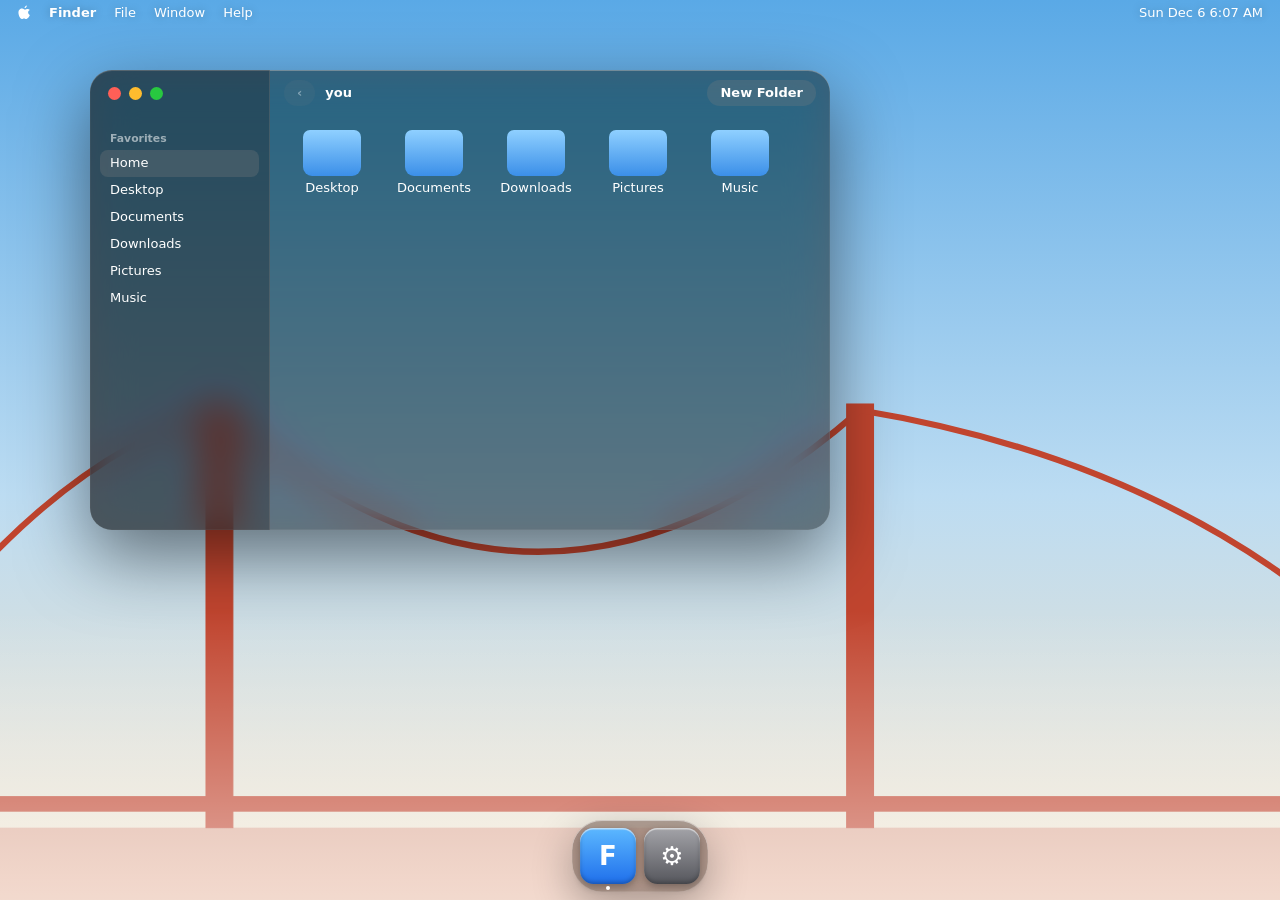
==== commit 7b8e3dd3: "Add files via upload" ====
--- a/index.html
+++ b/index.html
@@ -4,7 +4,7 @@
 <meta charset="utf-8">
 <meta name="viewport" content="width=device-width, initial-scale=1, viewport-fit=cover">
 <title>macOS Golden Gate</title>
-<link rel="stylesheet" href="css/style.css">
+<link rel="stylesheet" href="style.css">
 </head>
 <body>
 <div id="wall"><svg viewBox="0 0 1600 540" preserveAspectRatio="xMidYMax slice" aria-hidden="true">
@@ -16,6 +16,6 @@
 <div id="mb"></div>
 <div id="desk"></div>
 <div id="dock" class="gl"></div>
-<script src="js/os.js"></script>
+<script src="os.js"></script>
 </body>
 </html>
--- a/style.css
+++ b/style.css
@@ -0,0 +1,44 @@
+:root{--t:.4;--g:30,30,32;--tx:#fff;--ac:#0a84ff;--br:#c1452f}
+[data-th=light]{--g:255,255,255;--tx:#1d1d1f}
+*{box-sizing:border-box}
+html,body{margin:0;height:100%;overflow:hidden;font:13px/1.3 -apple-system,BlinkMacSystemFont,"SF Pro Text",Inter,system-ui,sans-serif;color:var(--tx);-webkit-user-select:none;user-select:none;background:#000}
+#wall{position:fixed;inset:0;transition:background .8s}
+#wall svg{position:absolute;left:0;bottom:0;width:100%;height:62%}
+#wall .b{fill:var(--br);stroke:var(--br)}#wall .w{fill:var(--br);opacity:.35}
+/* Liquid Glass: --t runs from 0 (clear) to 1 (tinted), set by the slider in Settings */
+.gl{background:rgba(var(--g),calc(.14 + var(--t)*.56));-webkit-backdrop-filter:blur(calc(14px + var(--t)*16px)) saturate(1.9);backdrop-filter:blur(calc(14px + var(--t)*16px)) saturate(1.9);box-shadow:inset 0 1px 0 rgba(255,255,255,.4),inset 0 0 0 .5px rgba(255,255,255,.22),0 14px 40px rgba(0,0,0,.3)}
+#mb{position:fixed;top:0;left:0;right:0;height:26px;display:flex;align-items:center;padding:0 8px;z-index:1000;text-shadow:0 0 8px rgba(0,0,0,.25)}
+.mi{padding:2px 9px;border-radius:8px;display:flex;align-items:center}.mi:hover,.mi.on{background:rgba(128,128,128,.35)}.sp{flex:1}
+.dd{position:fixed;z-index:1100;min-width:230px;padding:6px;border-radius:14px}
+.di{padding:4px 12px;border-radius:8px}.di:hover{background:var(--ac);color:#fff}
+.dd hr{border:0;height:1px;background:rgba(128,128,128,.35);margin:5px 8px}
+#dock{position:fixed;bottom:8px;left:50%;transform:translateX(-50%);display:flex;gap:8px;padding:8px;border-radius:30px;z-index:900;align-items:flex-end}
+.dk{width:56px;height:56px;border-radius:24%;display:grid;place-items:center;font:600 26px system-ui;color:#fff;position:relative;transform-origin:bottom;transition:transform .12s;box-shadow:inset 0 1.5px 1px rgba(255,255,255,.6),inset 0 -2px 4px rgba(0,0,0,.25),0 3px 8px rgba(0,0,0,.3)}
+.dk.on::after{content:"";position:absolute;bottom:-6px;width:4px;height:4px;border-radius:50%;background:var(--tx)}
+.win{position:fixed;border-radius:22px;overflow:hidden;min-width:320px;min-height:200px;transition:opacity .2s,transform .28s cubic-bezier(.2,.8,.2,1)}
+.win.foc{box-shadow:inset 0 1px 0 rgba(255,255,255,.4),inset 0 0 0 .5px rgba(255,255,255,.22),0 26px 70px rgba(0,0,0,.5)}
+.win.min{opacity:0;transform:scale(.55) translateY(40vh);pointer-events:none}
+.win.max{left:0!important;top:26px!important;width:100vw!important;height:calc(100vh - 26px)!important;border-radius:0}
+.tb{position:absolute;left:0;right:0;top:0;height:46px;z-index:2}
+.tl{position:absolute;left:18px;top:17px;display:flex;gap:8px}
+.tl i{width:13px;height:13px;border-radius:50%;background:rgba(128,128,128,.45)}
+.foc .tl .x{background:#ff5f57}.foc .tl .m{background:#febc2e}.foc .tl .z{background:#28c840}
+.ct{position:absolute;inset:0;background:rgba(var(--g),.3)}
+.rz{position:absolute;right:0;bottom:0;width:20px;height:20px;cursor:nwse-resize;z-index:3}
+.fnd{display:flex;height:100%}
+.sb{width:180px;flex:none;padding:58px 10px 10px;background:rgba(var(--g),.35);border-right:.5px solid rgba(128,128,128,.3)}
+.sb small{display:block;padding:4px 10px;opacity:.55;font-weight:600}
+.si{padding:5px 10px;border-radius:8px}.si.on{background:rgba(128,128,128,.28)}
+.mn{flex:1;display:flex;flex-direction:column;min-width:0}
+.bar{height:46px;flex:none;display:flex;align-items:center;gap:10px;padding:0 14px;font-weight:600}
+.btn{border:0;border-radius:999px;padding:5px 13px;background:rgba(128,128,128,.25);color:inherit;font:inherit}
+.btn:disabled{opacity:.4}.btn.on{background:var(--ac);color:#fff}
+.gr{display:grid;grid-template-columns:repeat(auto-fill,92px);gap:10px;padding:8px 16px;overflow:auto;align-content:start;flex:1}
+.it{text-align:center;padding:6px;border-radius:10px;word-break:break-word}.it.sel{background:rgba(10,132,255,.4)}
+.ic{width:58px;height:46px;margin:0 auto 4px;border-radius:7px 7px 9px 9px;background:linear-gradient(#8fd0ff,#3b8fe8)}
+.ic.f{width:44px;height:54px;background:#fafafa;border:1px solid #bbb;border-radius:5px}
+.pn{padding:58px 26px 20px;overflow:auto;height:100%}.pn h3{margin:18px 0 10px;font-size:15px}.pn h3:first-child{margin-top:0}
+.wp{display:flex;gap:14px;flex-wrap:wrap}.wt{width:150px;height:92px;border-radius:12px;display:flex;align-items:flex-end;padding:8px;font-weight:600;color:#fff;text-shadow:0 1px 4px #0008;border:2px solid transparent}.wt.on{border-color:var(--ac)}
+.ab{display:grid;place-items:center;text-align:center;height:100%;padding:30px;gap:4px}.ab h2{margin:0;font-size:22px}
+input[type=range]{accent-color:var(--ac);width:220px;vertical-align:middle}
+pre{margin:0;padding:56px 20px 20px;white-space:pre-wrap;font:13px ui-monospace,Menlo,monospace;user-select:text}
